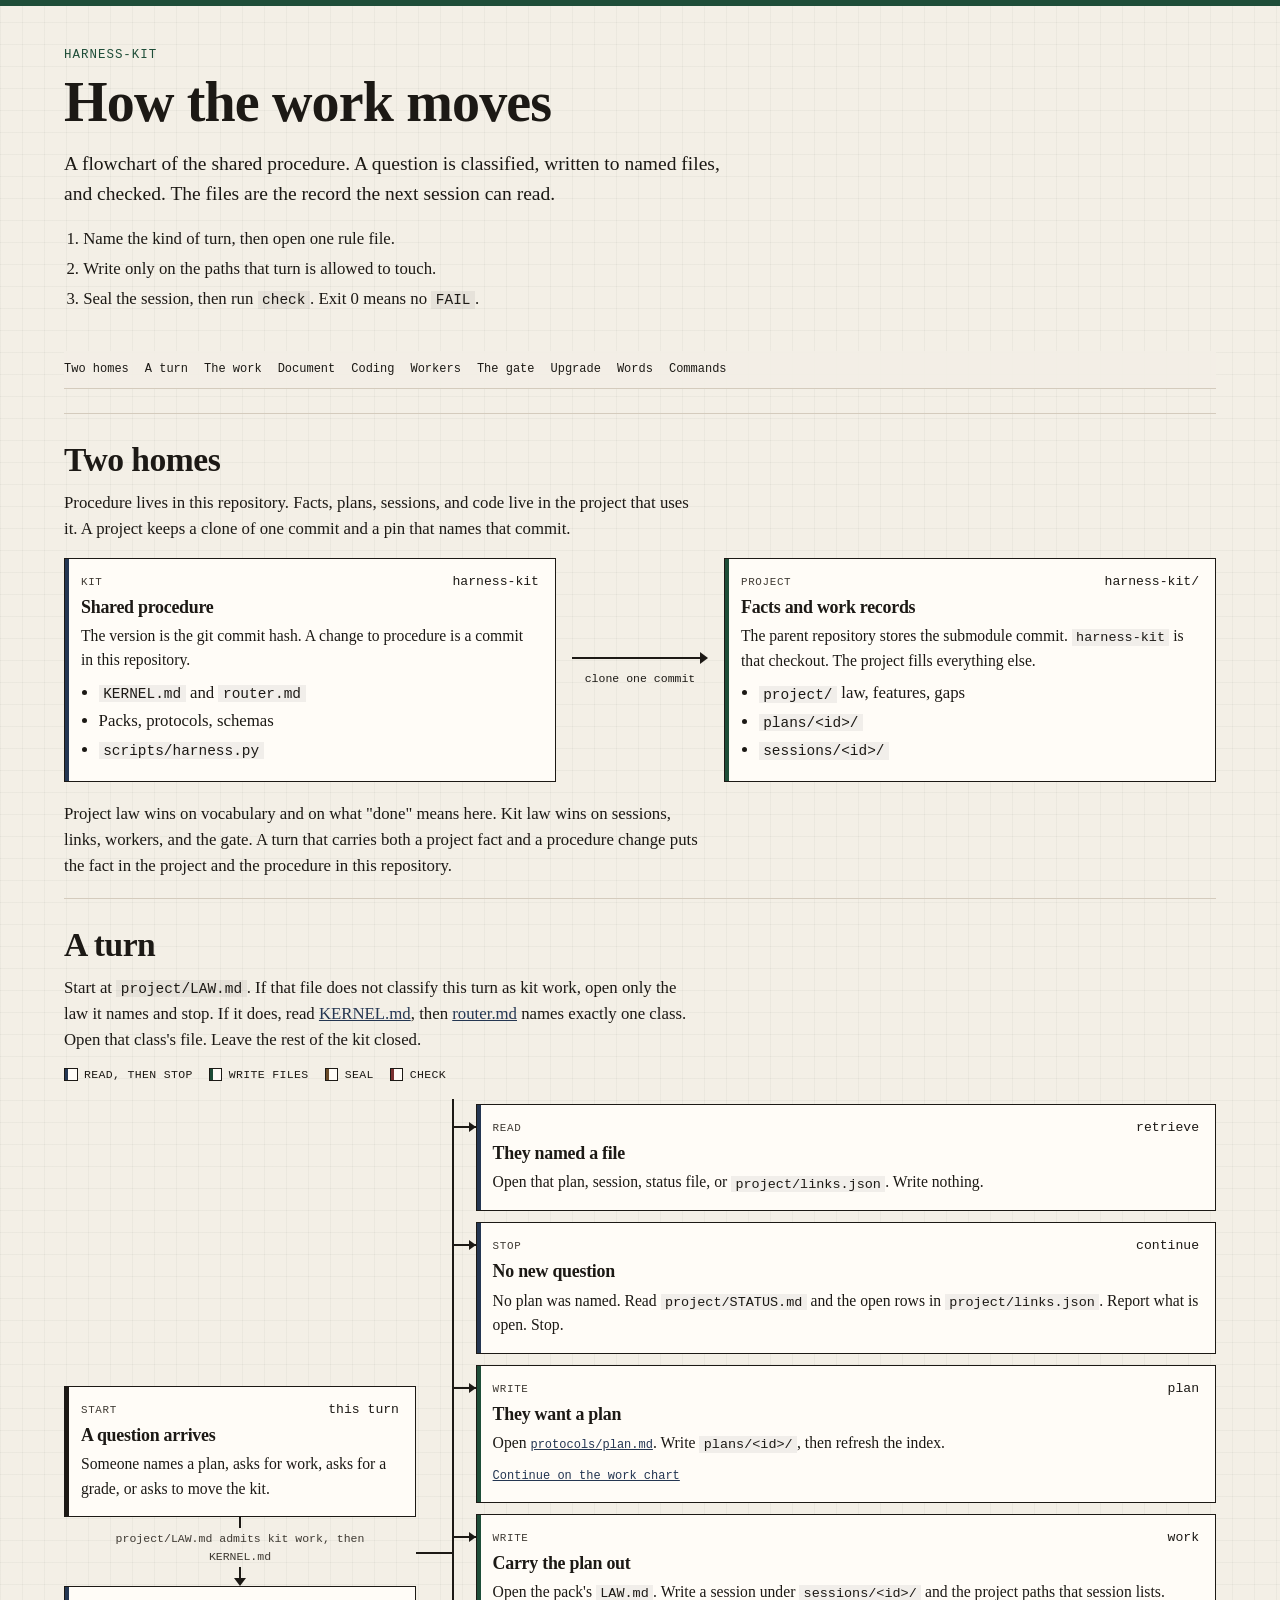
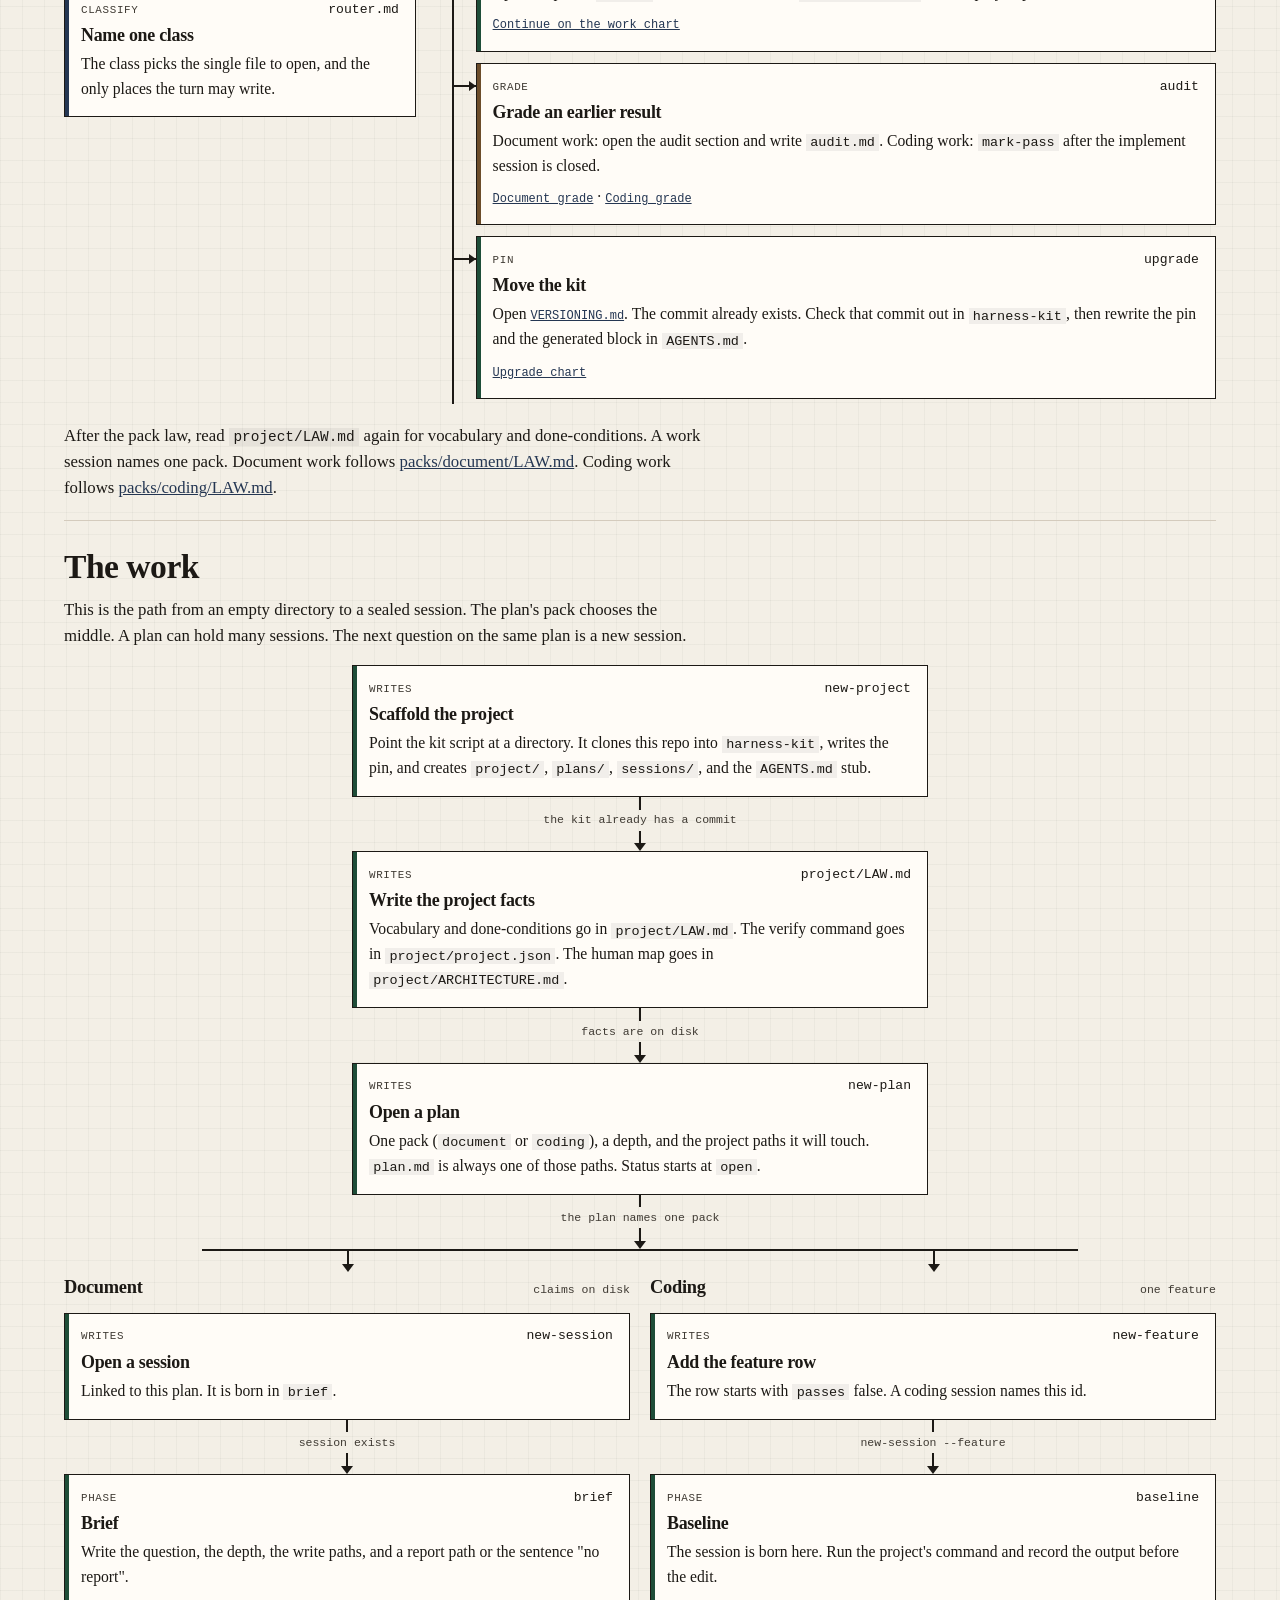
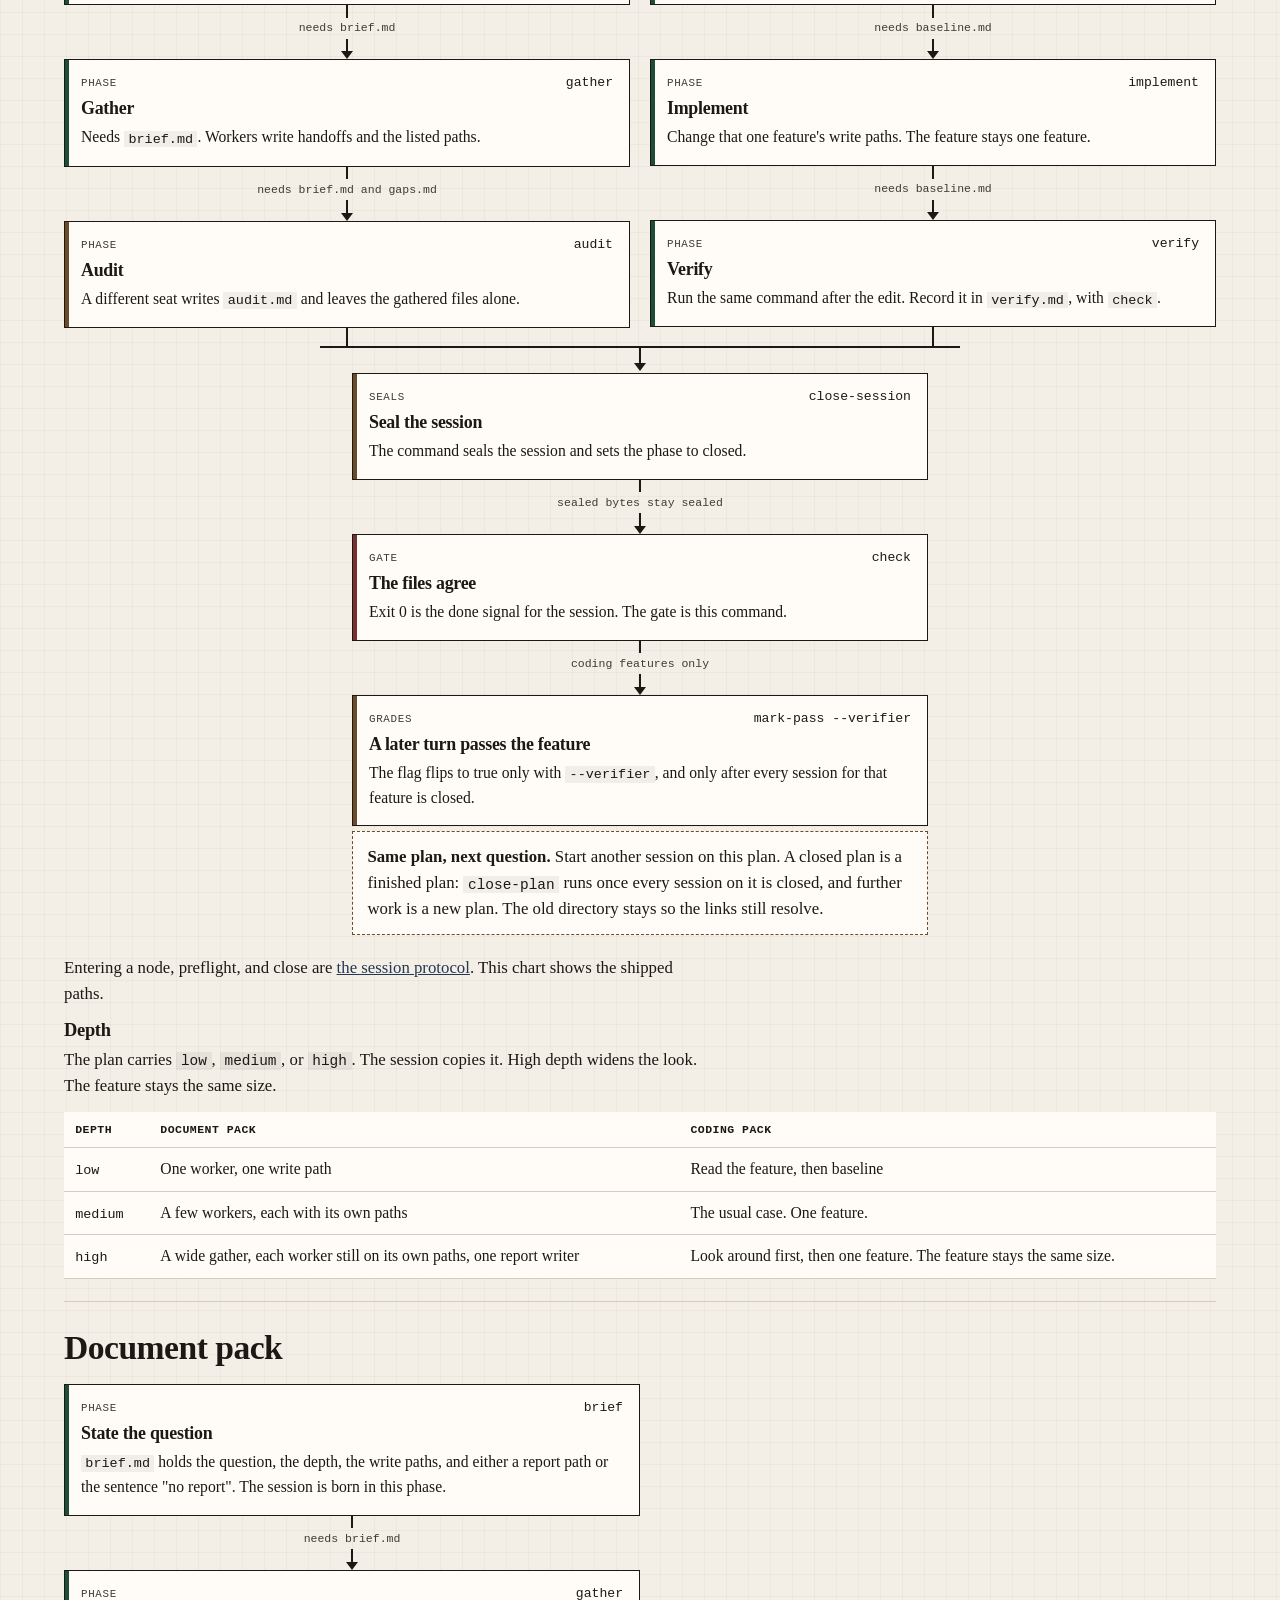
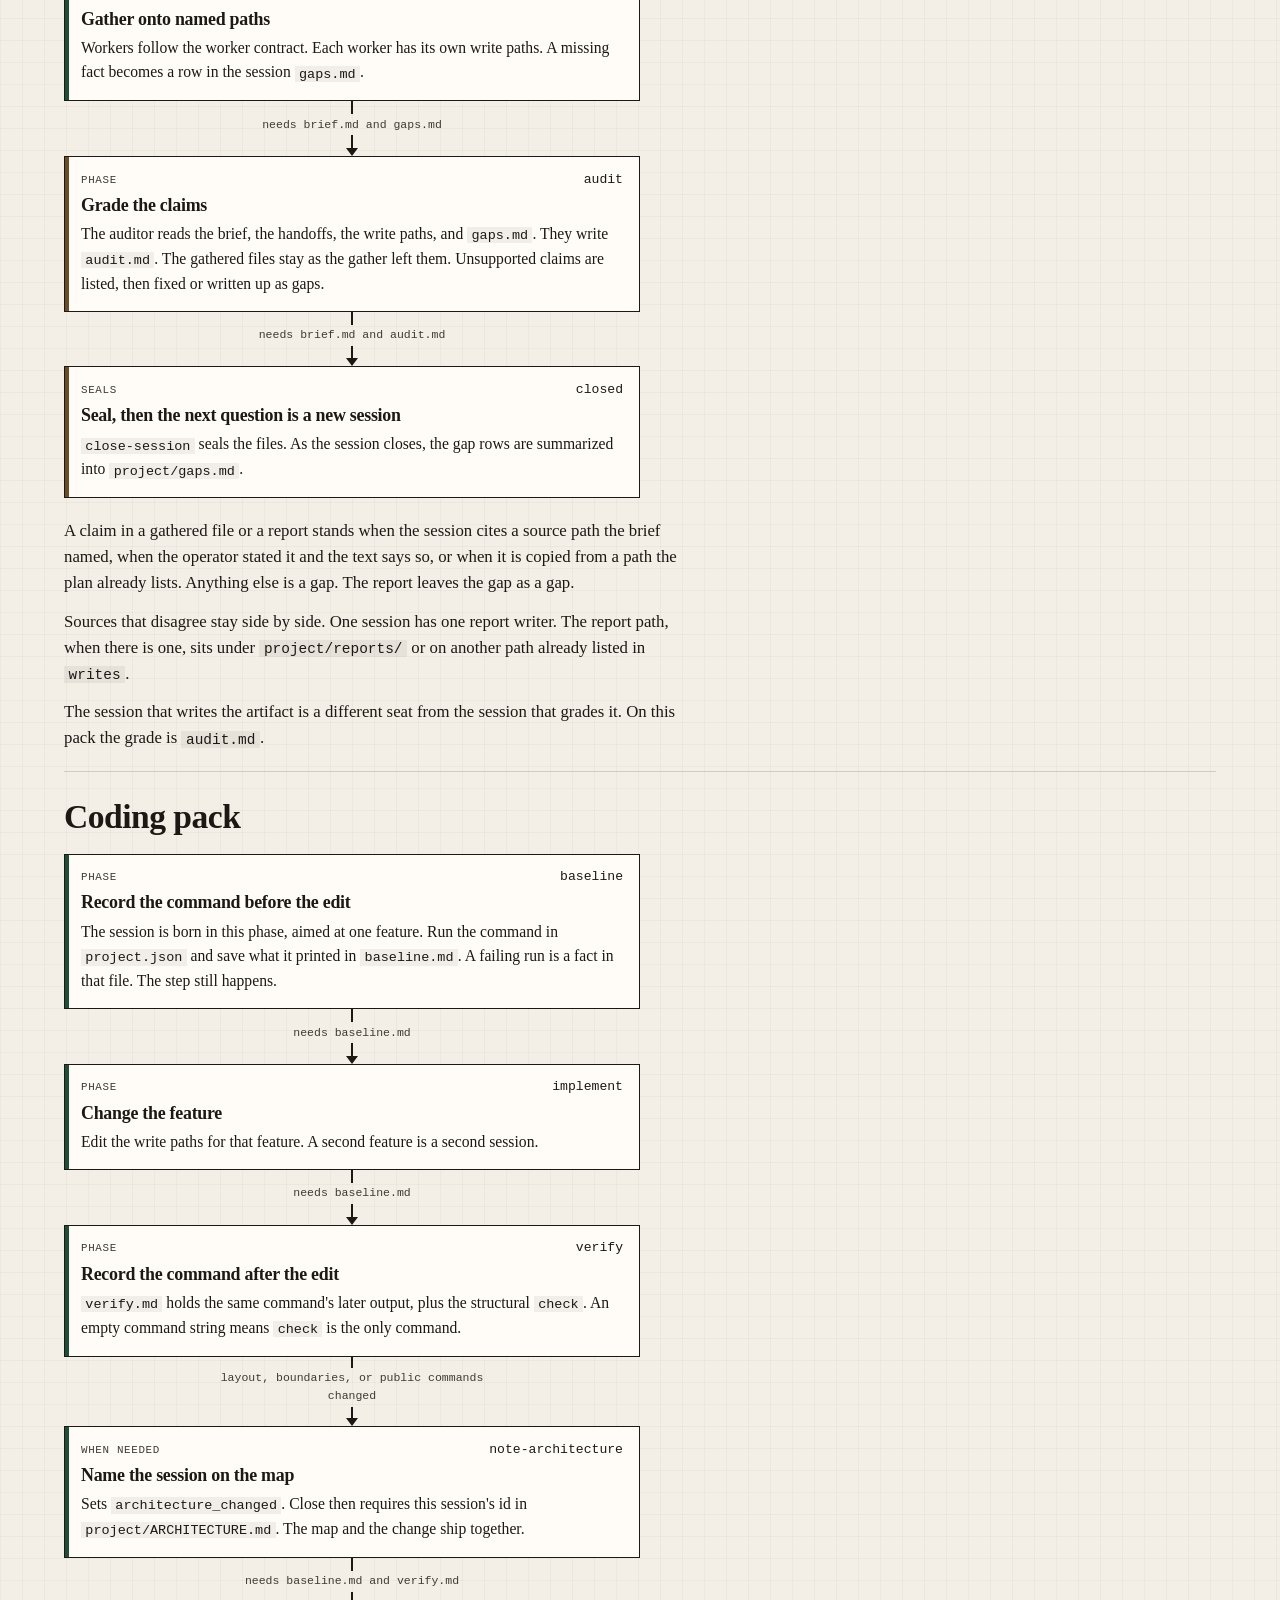
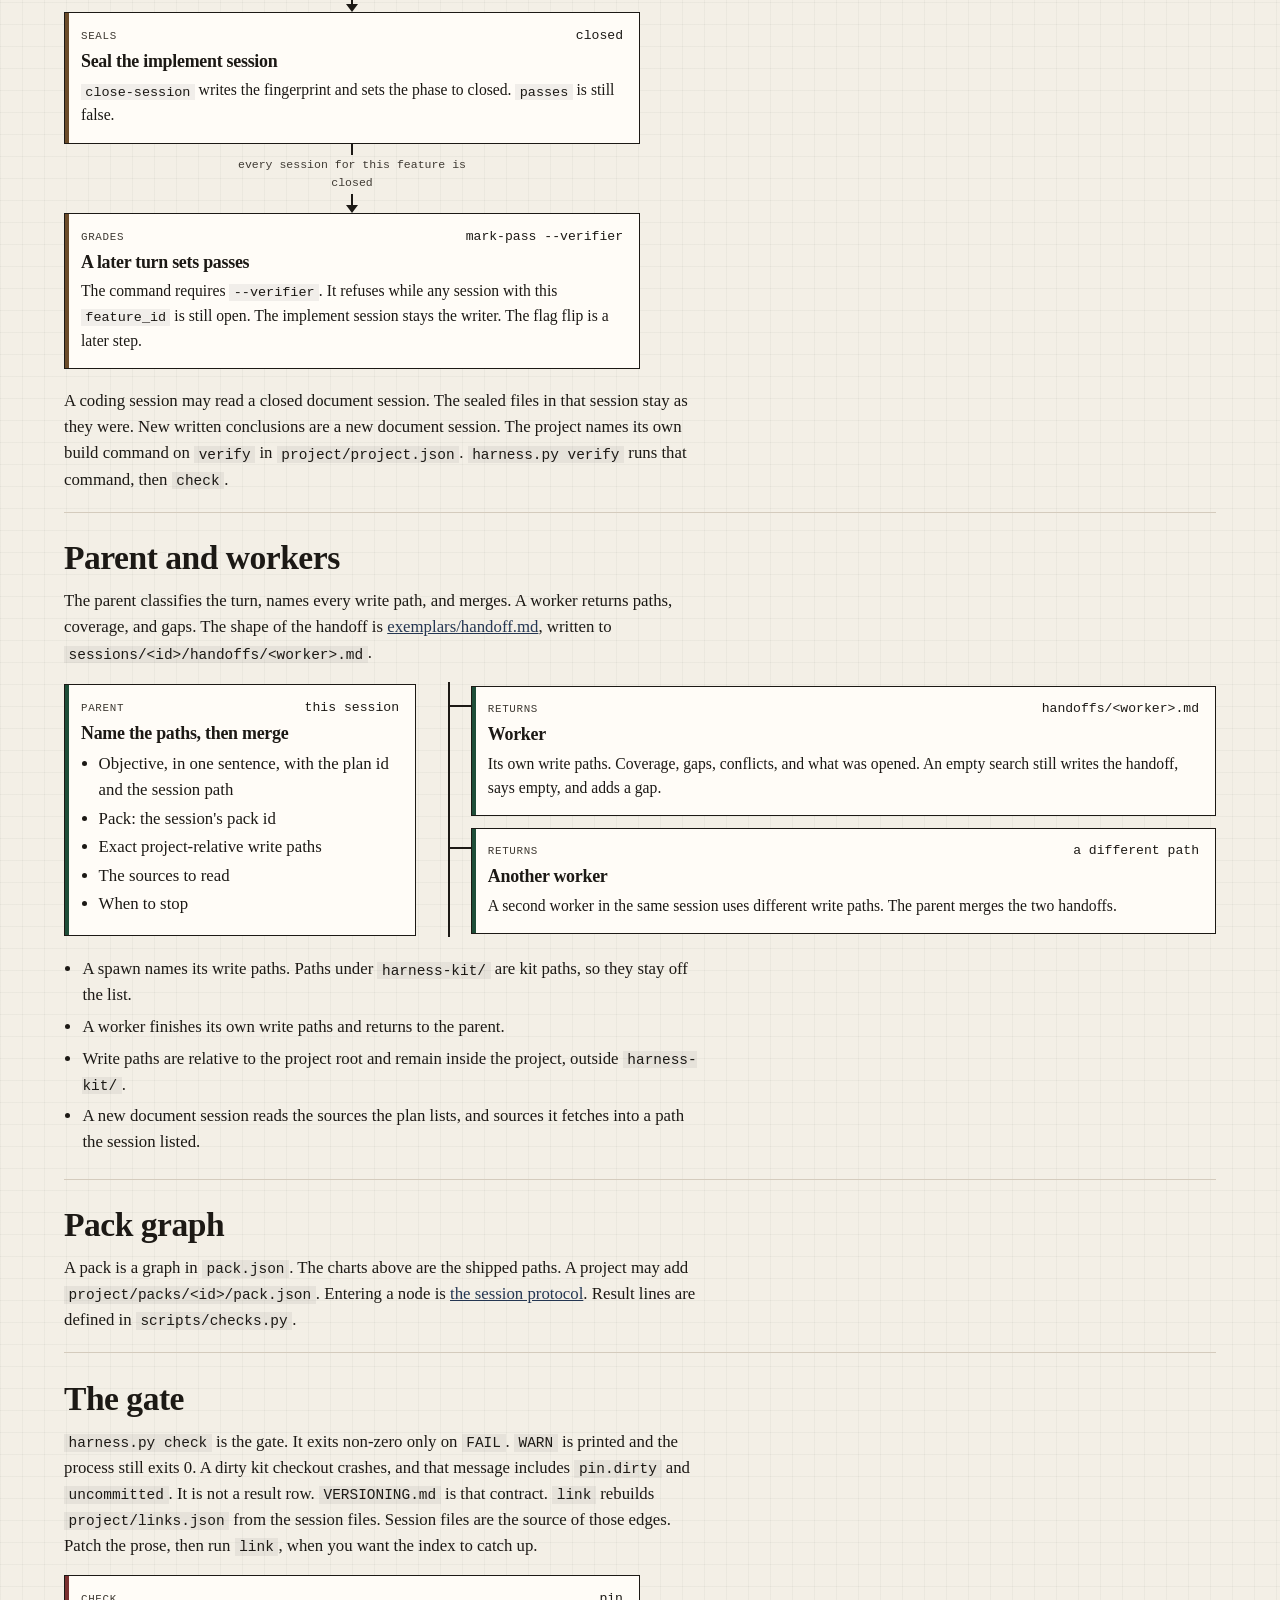
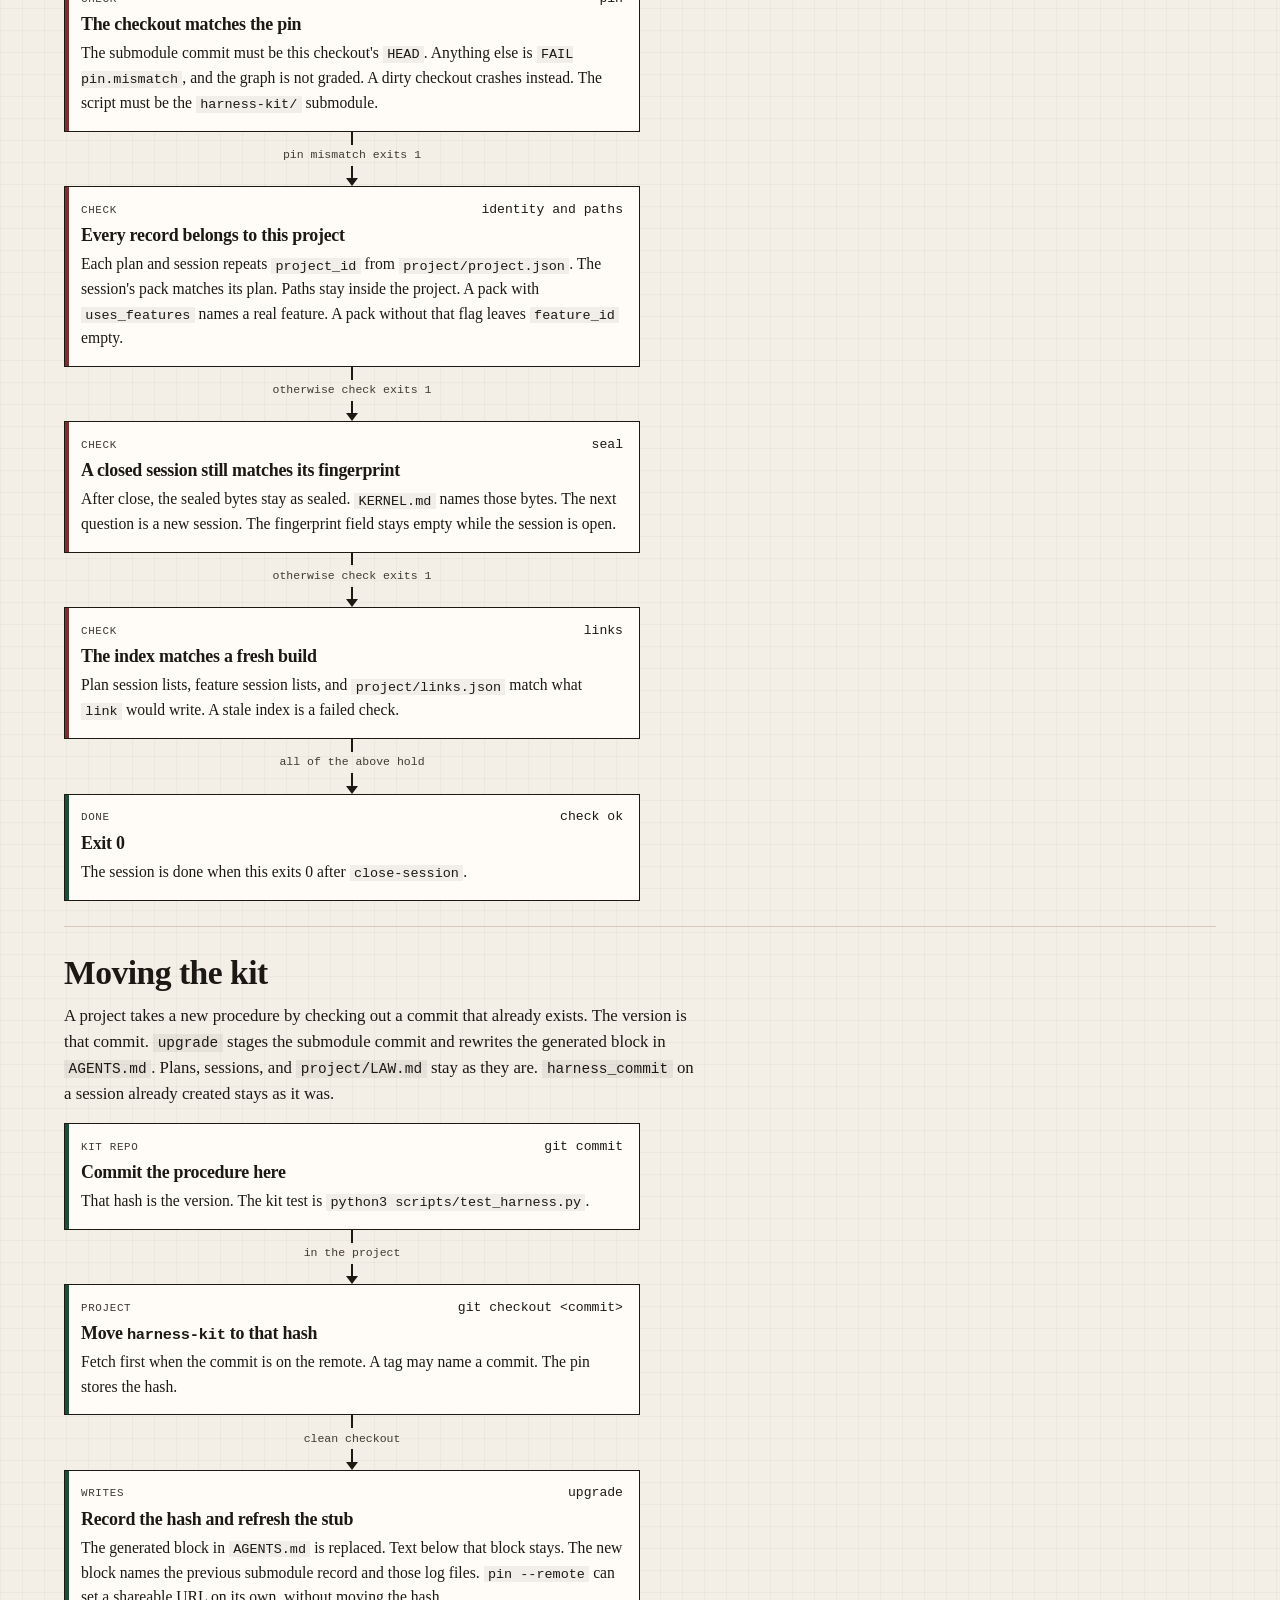
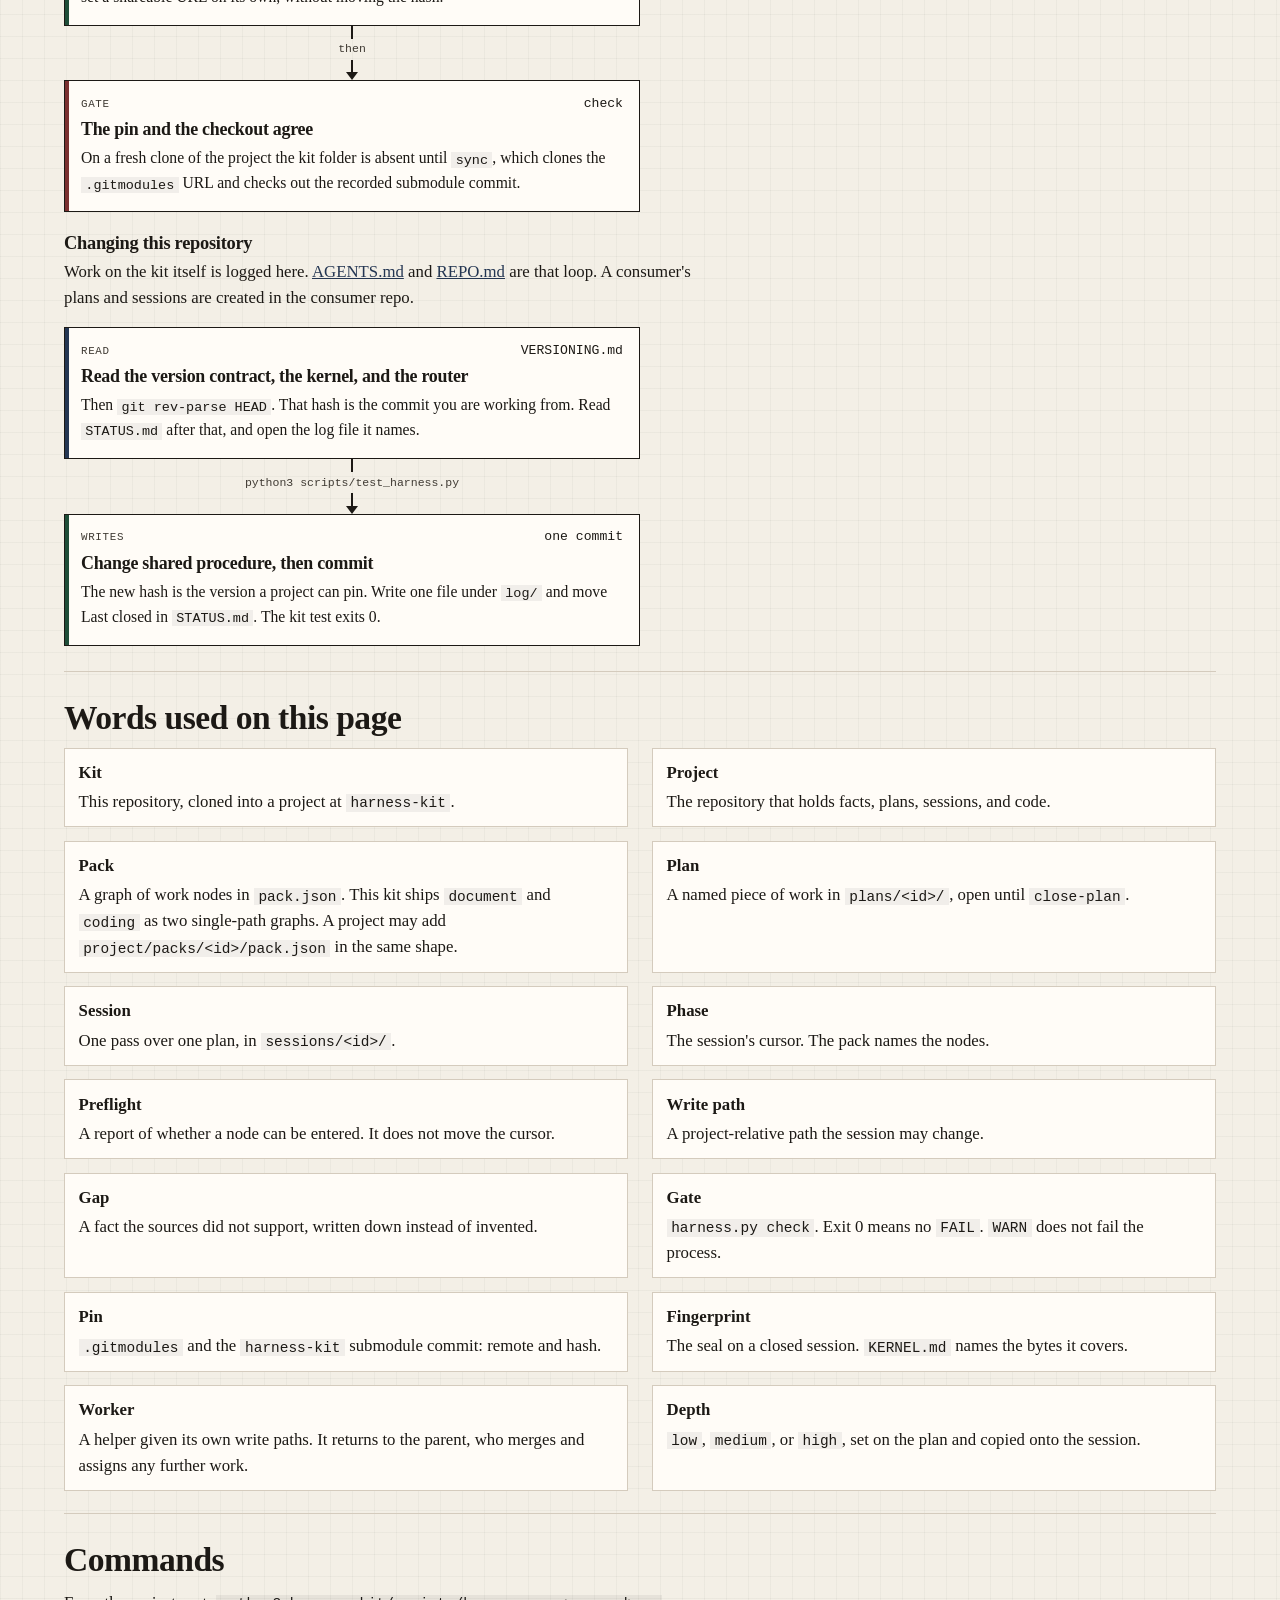
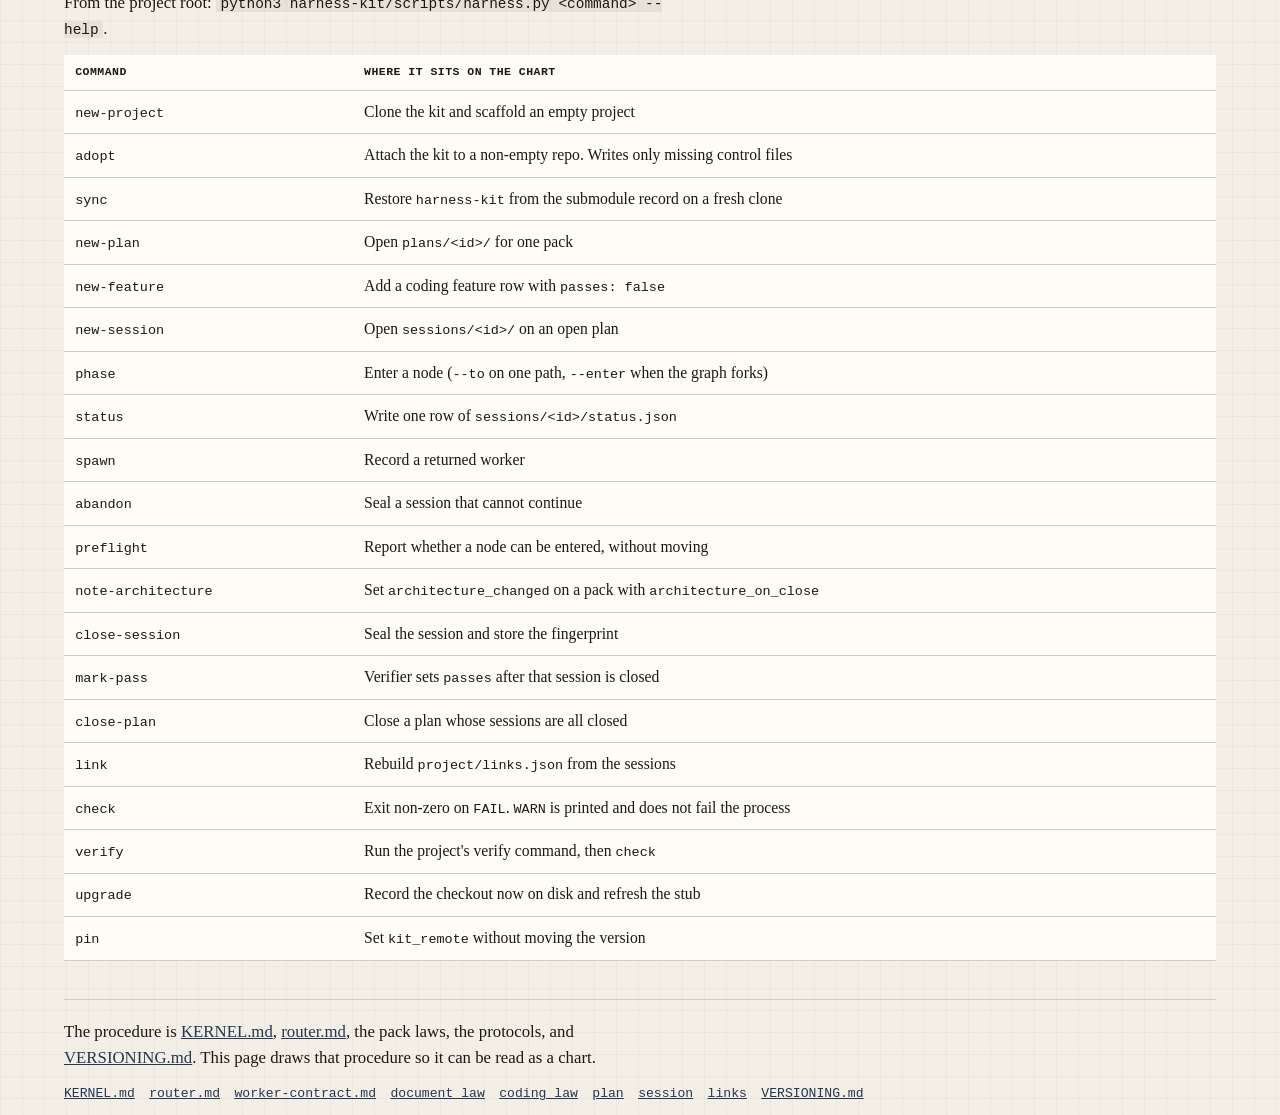
==== docs/index.html @ 972dd3d9 "Print the move from the previous kit pin on upgrade" ====
<!DOCTYPE html>
<html lang="en">
<head>
  <meta charset="utf-8">
  <meta name="viewport" content="width=device-width, initial-scale=1">
  <title>Harness workflow</title>
  <meta name="description" content="A flowchart of the harness-kit workflow: how a question becomes files, and how those files are checked.">
  <link rel="stylesheet" href="site.css">
</head>
<body>
  <a class="skip" href="#content">Skip to the charts</a>
  <header class="top">
    <div class="wrap">
      <p class="brand">harness-kit</p>
      <h1>How the work moves</h1>
      <p class="lede">A flowchart of the shared procedure. A question is classified, written to named files, and checked. The files are the record the next session can read.</p>
      <ol class="points">
        <li>Name the kind of turn, then open one rule file.</li>
        <li>Write only on the paths that turn is allowed to touch.</li>
        <li>Seal the session, then run <code>check</code>. Exit 0 means no <code>FAIL</code>.</li>
      </ol>
    </div>
  </header>

  <div class="wrap">
    <nav class="toc" aria-label="On this page">
      <a href="#homes">Two homes</a>
      <a href="#turn">A turn</a>
      <a href="#work">The work</a>
      <a href="#document">Document</a>
      <a href="#coding">Coding</a>
      <a href="#workers">Workers</a>
      <a href="#gate">The gate</a>
      <a href="#upgrade">Upgrade</a>
      <a href="#words">Words</a>
      <a href="#commands">Commands</a>
    </nav>

    <main id="content">
      <section id="homes">
        <h2>Two homes</h2>
        <p class="reading">Procedure lives in this repository. Facts, plans, sessions, and code live in the project that uses it. A project keeps a clone of one commit and a pin that names that commit.</p>
        <div class="homes chart" role="group" aria-label="Flowchart from the kit repository to a project">
          <article class="step read">
            <header><span class="kind">Kit</span><code>harness-kit</code></header>
            <h3>Shared procedure</h3>
            <p>The version is the git commit hash. A change to procedure is a commit in this repository.</p>
            <ul>
              <li><code>KERNEL.md</code> and <code>router.md</code></li>
              <li>Packs, protocols, schemas</li>
              <li><code>scripts/harness.py</code></li>
            </ul>
          </article>
          <div class="bridge" aria-hidden="true">
            <div class="line"><span class="shaft"></span><span class="head"></span></div>
            <span>clone one commit</span>
          </div>
          <article class="step write">
            <header><span class="kind">Project</span><code>harness-kit/</code></header>
            <h3>Facts and work records</h3>
            <p>The parent repository stores the submodule commit. <code>harness-kit</code> is that checkout. The project fills everything else.</p>
            <ul>
              <li><code>project/</code> law, features, gaps</li>
              <li><code>plans/&lt;id&gt;/</code></li>
              <li><code>sessions/&lt;id&gt;/</code></li>
            </ul>
          </article>
        </div>
        <p class="reading">Project law wins on vocabulary and on what "done" means here. Kit law wins on sessions, links, workers, and the gate. A turn that carries both a project fact and a procedure change puts the fact in the project and the procedure in this repository.</p>
      </section>

      <section id="turn">
        <h2>A turn</h2>
        <p class="reading">Start at <code>project/LAW.md</code>. If that file does not classify this turn as kit work, open only the law it names and stop. If it does, read <a href="../KERNEL.md">KERNEL.md</a>, then <a href="../router.md">router.md</a> names exactly one class. Open that class's file. Leave the rest of the kit closed.</p>
        <ul class="legend">
          <li><i class="swatch read"></i> Read, then stop</li>
          <li><i class="swatch write"></i> Write files</li>
          <li><i class="swatch seal"></i> Seal</li>
          <li><i class="swatch gate"></i> Check</li>
        </ul>
        <div class="decide chart" role="group" aria-label="Flowchart: classify a turn into one class">
          <div class="seq decide-stem">
            <article class="step">
              <header><span class="kind">Start</span><code>this turn</code></header>
              <h3>A question arrives</h3>
              <p>Someone names a plan, asks for work, asks for a grade, or asks to move the kit.</p>
            </article>
            <div class="join" aria-hidden="true">
              <span class="shaft"></span>
              <span class="jlabel">project/LAW.md admits kit work, then KERNEL.md</span>
              <span class="shaft"></span>
              <span class="head"></span>
            </div>
            <article class="step read">
              <header><span class="kind">Classify</span><code>router.md</code></header>
              <h3>Name one class</h3>
              <p>The class picks the single file to open, and the only places the turn may write.</p>
            </article>
          </div>
          <ol class="outs">
            <li>
              <article class="step read">
                <header><span class="kind">Read</span><code>retrieve</code></header>
                <h3>They named a file</h3>
                <p>Open that plan, session, status file, or <code>project/links.json</code>. Write nothing.</p>
              </article>
            </li>
            <li>
              <article class="step read">
                <header><span class="kind">Stop</span><code>continue</code></header>
                <h3>No new question</h3>
                <p>No plan was named. Read <code>project/STATUS.md</code> and the open rows in <code>project/links.json</code>. Report what is open. Stop.</p>
              </article>
            </li>
            <li>
              <article class="step write">
                <header><span class="kind">Write</span><code>plan</code></header>
                <h3>They want a plan</h3>
                <p>Open <a href="../protocols/plan.md">protocols/plan.md</a>. Write <code>plans/&lt;id&gt;/</code>, then refresh the index.</p>
                <p><a href="#work">Continue on the work chart</a></p>
              </article>
            </li>
            <li>
              <article class="step write">
                <header><span class="kind">Write</span><code>work</code></header>
                <h3>Carry the plan out</h3>
                <p>Open the pack's <code>LAW.md</code>. Write a session under <code>sessions/&lt;id&gt;/</code> and the project paths that session lists.</p>
                <p><a href="#work">Continue on the work chart</a></p>
              </article>
            </li>
            <li>
              <article class="step seal">
                <header><span class="kind">Grade</span><code>audit</code></header>
                <h3>Grade an earlier result</h3>
                <p>Document work: open the audit section and write <code>audit.md</code>. Coding work: <code>mark-pass</code> after the implement session is closed.</p>
                <p><a href="#document">Document grade</a> · <a href="#coding">Coding grade</a></p>
              </article>
            </li>
            <li>
              <article class="step write">
                <header><span class="kind">Pin</span><code>upgrade</code></header>
                <h3>Move the kit</h3>
                <p>Open <a href="../VERSIONING.md">VERSIONING.md</a>. The commit already exists. Check that commit out in <code>harness-kit</code>, then rewrite the pin and the generated block in <code>AGENTS.md</code>.</p>
                <p><a href="#upgrade">Upgrade chart</a></p>
              </article>
            </li>
          </ol>
        </div>
        <p class="reading">After the pack law, read <code>project/LAW.md</code> again for vocabulary and done-conditions. A work session names one pack. Document work follows <a href="../packs/document/LAW.md">packs/document/LAW.md</a>. Coding work follows <a href="../packs/coding/LAW.md">packs/coding/LAW.md</a>.</p>
      </section>

      <section id="work">
        <h2>The work</h2>
        <p class="reading">This is the path from an empty directory to a sealed session. The plan's pack chooses the middle. A plan can hold many sessions. The next question on the same plan is a new session.</p>
        <div class="chart" role="group" aria-label="Flowchart from new-project through a sealed session">
          <div class="seq">
            <article class="step write">
              <header><span class="kind">Writes</span><code>new-project</code></header>
              <h3>Scaffold the project</h3>
              <p>Point the kit script at a directory. It clones this repo into <code>harness-kit</code>, writes the pin, and creates <code>project/</code>, <code>plans/</code>, <code>sessions/</code>, and the <code>AGENTS.md</code> stub.</p>
            </article>
            <div class="join" aria-hidden="true">
              <span class="shaft"></span>
              <span class="jlabel">the kit already has a commit</span>
              <span class="shaft"></span>
              <span class="head"></span>
            </div>
            <article class="step write">
              <header><span class="kind">Writes</span><code>project/LAW.md</code></header>
              <h3>Write the project facts</h3>
              <p>Vocabulary and done-conditions go in <code>project/LAW.md</code>. The verify command goes in <code>project/project.json</code>. The human map goes in <code>project/ARCHITECTURE.md</code>.</p>
            </article>
            <div class="join" aria-hidden="true">
              <span class="shaft"></span>
              <span class="jlabel">facts are on disk</span>
              <span class="shaft"></span>
              <span class="head"></span>
            </div>
            <article class="step write">
              <header><span class="kind">Writes</span><code>new-plan</code></header>
              <h3>Open a plan</h3>
              <p>One pack (<code>document</code> or <code>coding</code>), a depth, and the project paths it will touch. <code>plan.md</code> is always one of those paths. Status starts at <code>open</code>.</p>
            </article>
          </div>

          <div class="join" aria-hidden="true">
            <span class="shaft"></span>
            <span class="jlabel">the plan names one pack</span>
            <span class="shaft"></span>
            <span class="head"></span>
          </div>
          <div class="split-cols">
            <div class="col">
              <div class="pack-name"><h3>Document</h3><span>claims on disk</span></div>
              <div class="seq">
                <article class="step write">
                  <header><span class="kind">Writes</span><code>new-session</code></header>
                  <h3>Open a session</h3>
                  <p>Linked to this plan. It is born in <code>brief</code>.</p>
                </article>
                <div class="join" aria-hidden="true">
                  <span class="shaft"></span>
                  <span class="jlabel">session exists</span>
                  <span class="shaft"></span>
                  <span class="head"></span>
                </div>
                <article class="step write">
                  <header><span class="kind">Phase</span><code>brief</code></header>
                  <h3>Brief</h3>
                  <p>Write the question, the depth, the write paths, and a report path or the sentence "no report".</p>
                </article>
                <div class="join" aria-hidden="true">
                  <span class="shaft"></span>
                  <span class="jlabel">needs brief.md</span>
                  <span class="shaft"></span>
                  <span class="head"></span>
                </div>
                <article class="step write">
                  <header><span class="kind">Phase</span><code>gather</code></header>
                  <h3>Gather</h3>
                  <p>Needs <code>brief.md</code>. Workers write handoffs and the listed paths.</p>
                </article>
                <div class="join" aria-hidden="true">
                  <span class="shaft"></span>
                  <span class="jlabel">needs brief.md and gaps.md</span>
                  <span class="shaft"></span>
                  <span class="head"></span>
                </div>
                <article class="step seal">
                  <header><span class="kind">Phase</span><code>audit</code></header>
                  <h3>Audit</h3>
                  <p>A different seat writes <code>audit.md</code> and leaves the gathered files alone.</p>
                </article>
              </div>
            </div>
            <div class="col">
              <div class="pack-name"><h3>Coding</h3><span>one feature</span></div>
              <div class="seq">
                <article class="step write">
                  <header><span class="kind">Writes</span><code>new-feature</code></header>
                  <h3>Add the feature row</h3>
                  <p>The row starts with <code>passes</code> false. A coding session names this id.</p>
                </article>
                <div class="join" aria-hidden="true">
                  <span class="shaft"></span>
                  <span class="jlabel">new-session --feature</span>
                  <span class="shaft"></span>
                  <span class="head"></span>
                </div>
                <article class="step write">
                  <header><span class="kind">Phase</span><code>baseline</code></header>
                  <h3>Baseline</h3>
                  <p>The session is born here. Run the project's command and record the output before the edit.</p>
                </article>
                <div class="join" aria-hidden="true">
                  <span class="shaft"></span>
                  <span class="jlabel">needs baseline.md</span>
                  <span class="shaft"></span>
                  <span class="head"></span>
                </div>
                <article class="step write">
                  <header><span class="kind">Phase</span><code>implement</code></header>
                  <h3>Implement</h3>
                  <p>Change that one feature's write paths. The feature stays one feature.</p>
                </article>
                <div class="join" aria-hidden="true">
                  <span class="shaft"></span>
                  <span class="jlabel">needs baseline.md</span>
                  <span class="shaft"></span>
                  <span class="head"></span>
                </div>
                <article class="step write">
                  <header><span class="kind">Phase</span><code>verify</code></header>
                  <h3>Verify</h3>
                  <p>Run the same command after the edit. Record it in <code>verify.md</code>, with <code>check</code>.</p>
                </article>
              </div>
            </div>
          </div>
          <div class="rejoin" aria-hidden="true">
            <span class="bar"></span>
            <span class="shaft"></span>
            <span class="head"></span>
          </div>

          <div class="seq">
            <article class="step seal">
              <header><span class="kind">Seals</span><code>close-session</code></header>
              <h3>Seal the session</h3>
              <p>The command seals the session and sets the phase to closed.</p>
            </article>
            <div class="join" aria-hidden="true">
              <span class="shaft"></span>
              <span class="jlabel">sealed bytes stay sealed</span>
              <span class="shaft"></span>
              <span class="head"></span>
            </div>
            <article class="step gate">
              <header><span class="kind">Gate</span><code>check</code></header>
              <h3>The files agree</h3>
              <p>Exit 0 is the done signal for the session. The gate is this command.</p>
            </article>
            <div class="join" aria-hidden="true">
              <span class="shaft"></span>
              <span class="jlabel">coding features only</span>
              <span class="shaft"></span>
              <span class="head"></span>
            </div>
            <article class="step seal">
              <header><span class="kind">Grades</span><code>mark-pass --verifier</code></header>
              <h3>A later turn passes the feature</h3>
              <p>The flag flips to true only with <code>--verifier</code>, and only after every session for that feature is closed.</p>
            </article>
          </div>
          <aside class="callout">
            <p><strong>Same plan, next question.</strong> Start another session on this plan. A closed plan is a finished plan: <code>close-plan</code> runs once every session on it is closed, and further work is a new plan. The old directory stays so the links still resolve.</p>
          </aside>
        </div>
        <p class="reading">Entering a node, preflight, and close are <a href="../protocols/session.md">the session protocol</a>. This chart shows the shipped paths.</p>
        <h3>Depth</h3>
        <p class="reading">The plan carries <code>low</code>, <code>medium</code>, or <code>high</code>. The session copies it. High depth widens the look. The feature stays the same size.</p>
        <table>
          <thead>
            <tr><th>Depth</th><th>Document pack</th><th>Coding pack</th></tr>
          </thead>
          <tbody>
            <tr><td><code>low</code></td><td>One worker, one write path</td><td>Read the feature, then baseline</td></tr>
            <tr><td><code>medium</code></td><td>A few workers, each with its own paths</td><td>The usual case. One feature.</td></tr>
            <tr><td><code>high</code></td><td>A wide gather, each worker still on its own paths, one report writer</td><td>Look around first, then one feature. The feature stays the same size.</td></tr>
          </tbody>
        </table>
      </section>

      <section id="document">
        <h2>Document pack</h2>
        <div class="seq chart" role="group" aria-label="Flowchart of document phases">
          <article class="step write">
            <header><span class="kind">Phase</span><code>brief</code></header>
            <h3>State the question</h3>
            <p><code>brief.md</code> holds the question, the depth, the write paths, and either a report path or the sentence "no report". The session is born in this phase.</p>
          </article>
          <div class="join" aria-hidden="true">
            <span class="shaft"></span>
            <span class="jlabel">needs brief.md</span>
            <span class="shaft"></span>
            <span class="head"></span>
          </div>
          <article class="step write">
            <header><span class="kind">Phase</span><code>gather</code></header>
            <h3>Gather onto named paths</h3>
            <p>Workers follow the worker contract. Each worker has its own write paths. A missing fact becomes a row in the session <code>gaps.md</code>.</p>
          </article>
          <div class="join" aria-hidden="true">
            <span class="shaft"></span>
            <span class="jlabel">needs brief.md and gaps.md</span>
            <span class="shaft"></span>
            <span class="head"></span>
          </div>
          <article class="step seal">
            <header><span class="kind">Phase</span><code>audit</code></header>
            <h3>Grade the claims</h3>
            <p>The auditor reads the brief, the handoffs, the write paths, and <code>gaps.md</code>. They write <code>audit.md</code>. The gathered files stay as the gather left them. Unsupported claims are listed, then fixed or written up as gaps.</p>
          </article>
          <div class="join" aria-hidden="true">
            <span class="shaft"></span>
            <span class="jlabel">needs brief.md and audit.md</span>
            <span class="shaft"></span>
            <span class="head"></span>
          </div>
          <article class="step seal">
            <header><span class="kind">Seals</span><code>closed</code></header>
            <h3>Seal, then the next question is a new session</h3>
            <p><code>close-session</code> seals the files. As the session closes, the gap rows are summarized into <code>project/gaps.md</code>.</p>
          </article>
        </div>
        <div class="reading">
          <p>A claim in a gathered file or a report stands when the session cites a source path the brief named, when the operator stated it and the text says so, or when it is copied from a path the plan already lists. Anything else is a gap. The report leaves the gap as a gap.</p>
          <p>Sources that disagree stay side by side. One session has one report writer. The report path, when there is one, sits under <code>project/reports/</code> or on another path already listed in <code>writes</code>.</p>
          <p>The session that writes the artifact is a different seat from the session that grades it. On this pack the grade is <code>audit.md</code>.</p>
        </div>
      </section>

      <section id="coding">
        <h2>Coding pack</h2>
        <div class="seq chart" role="group" aria-label="Flowchart of coding phases">
          <article class="step write">
            <header><span class="kind">Phase</span><code>baseline</code></header>
            <h3>Record the command before the edit</h3>
            <p>The session is born in this phase, aimed at one feature. Run the command in <code>project.json</code> and save what it printed in <code>baseline.md</code>. A failing run is a fact in that file. The step still happens.</p>
          </article>
          <div class="join" aria-hidden="true">
            <span class="shaft"></span>
            <span class="jlabel">needs baseline.md</span>
            <span class="shaft"></span>
            <span class="head"></span>
          </div>
          <article class="step write">
            <header><span class="kind">Phase</span><code>implement</code></header>
            <h3>Change the feature</h3>
            <p>Edit the write paths for that feature. A second feature is a second session.</p>
          </article>
          <div class="join" aria-hidden="true">
            <span class="shaft"></span>
            <span class="jlabel">needs baseline.md</span>
            <span class="shaft"></span>
            <span class="head"></span>
          </div>
          <article class="step write">
            <header><span class="kind">Phase</span><code>verify</code></header>
            <h3>Record the command after the edit</h3>
            <p><code>verify.md</code> holds the same command's later output, plus the structural <code>check</code>. An empty command string means <code>check</code> is the only command.</p>
          </article>
          <div class="join" aria-hidden="true">
            <span class="shaft"></span>
            <span class="jlabel">layout, boundaries, or public commands changed</span>
            <span class="shaft"></span>
            <span class="head"></span>
          </div>
          <article class="step write">
            <header><span class="kind">When needed</span><code>note-architecture</code></header>
            <h3>Name the session on the map</h3>
            <p>Sets <code>architecture_changed</code>. Close then requires this session's id in <code>project/ARCHITECTURE.md</code>. The map and the change ship together.</p>
          </article>
          <div class="join" aria-hidden="true">
            <span class="shaft"></span>
            <span class="jlabel">needs baseline.md and verify.md</span>
            <span class="shaft"></span>
            <span class="head"></span>
          </div>
          <article class="step seal">
            <header><span class="kind">Seals</span><code>closed</code></header>
            <h3>Seal the implement session</h3>
            <p><code>close-session</code> writes the fingerprint and sets the phase to closed. <code>passes</code> is still false.</p>
          </article>
          <div class="join" aria-hidden="true">
            <span class="shaft"></span>
            <span class="jlabel">every session for this feature is closed</span>
            <span class="shaft"></span>
            <span class="head"></span>
          </div>
          <article class="step seal">
            <header><span class="kind">Grades</span><code>mark-pass --verifier</code></header>
            <h3>A later turn sets passes</h3>
            <p>The command requires <code>--verifier</code>. It refuses while any session with this <code>feature_id</code> is still open. The implement session stays the writer. The flag flip is a later step.</p>
          </article>
        </div>
        <p class="reading">A coding session may read a closed document session. The sealed files in that session stay as they were. New written conclusions are a new document session. The project names its own build command on <code>verify</code> in <code>project/project.json</code>. <code>harness.py verify</code> runs that command, then <code>check</code>.</p>
      </section>

      <section id="workers">
        <h2>Parent and workers</h2>
        <p class="reading">The parent classifies the turn, names every write path, and merges. A worker returns paths, coverage, and gaps. The shape of the handoff is <a href="../exemplars/handoff.md">exemplars/handoff.md</a>, written to <code>sessions/&lt;id&gt;/handoffs/&lt;worker&gt;.md</code>.</p>
        <div class="worker chart" role="group" aria-label="Flowchart from the parent to workers and back">
          <article class="step write">
            <header><span class="kind">Parent</span><code>this session</code></header>
            <h3>Name the paths, then merge</h3>
            <ul>
              <li>Objective, in one sentence, with the plan id and the session path</li>
              <li>Pack: the session's pack id</li>
              <li>Exact project-relative write paths</li>
              <li>The sources to read</li>
              <li>When to stop</li>
            </ul>
          </article>
          <ol class="worker-outs">
            <li>
              <article class="step write">
                <header><span class="kind">Returns</span><code>handoffs/&lt;worker&gt;.md</code></header>
                <h3>Worker</h3>
                <p>Its own write paths. Coverage, gaps, conflicts, and what was opened. An empty search still writes the handoff, says empty, and adds a gap.</p>
              </article>
            </li>
            <li>
              <article class="step write">
                <header><span class="kind">Returns</span><code>a different path</code></header>
                <h3>Another worker</h3>
                <p>A second worker in the same session uses different write paths. The parent merges the two handoffs.</p>
              </article>
            </li>
          </ol>
        </div>
        <ul class="rule-list">
          <li>A spawn names its write paths. Paths under <code>harness-kit/</code> are kit paths, so they stay off the list.</li>
          <li>A worker finishes its own write paths and returns to the parent.</li>
          <li>Write paths are relative to the project root and remain inside the project, outside <code>harness-kit/</code>.</li>
          <li>A new document session reads the sources the plan lists, and sources it fetches into a path the session listed.</li>
        </ul>
      </section>

      <section id="graph">
        <h2>Pack graph</h2>
        <p class="reading">A pack is a graph in <code>pack.json</code>. The charts above are the shipped paths. A project may add <code>project/packs/&lt;id&gt;/pack.json</code>. Entering a node is <a href="../protocols/session.md">the session protocol</a>. Result lines are defined in <code>scripts/checks.py</code>.</p>
      </section>

      <section id="gate">
        <h2>The gate</h2>
        <p class="reading"><code>harness.py check</code> is the gate. It exits non-zero only on <code>FAIL</code>. <code>WARN</code> is printed and the process still exits 0. A dirty kit checkout crashes, and that message includes <code>pin.dirty</code> and <code>uncommitted</code>. It is not a result row. <code>VERSIONING.md</code> is that contract. <code>link</code> rebuilds <code>project/links.json</code> from the session files. Session files are the source of those edges. Patch the prose, then run <code>link</code>, when you want the index to catch up.</p>
        <div class="seq chart" role="group" aria-label="Flowchart of the check command">
          <article class="step gate">
            <header><span class="kind">Check</span><code>pin</code></header>
            <h3>The checkout matches the pin</h3>
            <p>The submodule commit must be this checkout's <code>HEAD</code>. Anything else is <code>FAIL pin.mismatch</code>, and the graph is not graded. A dirty checkout crashes instead. The script must be the <code>harness-kit/</code> submodule.</p>
          </article>
          <div class="join" aria-hidden="true">
            <span class="shaft"></span>
            <span class="jlabel">pin mismatch exits 1</span>
            <span class="shaft"></span>
            <span class="head"></span>
          </div>
          <article class="step gate">
            <header><span class="kind">Check</span><code>identity and paths</code></header>
            <h3>Every record belongs to this project</h3>
            <p>Each plan and session repeats <code>project_id</code> from <code>project/project.json</code>. The session's pack matches its plan. Paths stay inside the project. A pack with <code>uses_features</code> names a real feature. A pack without that flag leaves <code>feature_id</code> empty.</p>
          </article>
          <div class="join" aria-hidden="true">
            <span class="shaft"></span>
            <span class="jlabel">otherwise check exits 1</span>
            <span class="shaft"></span>
            <span class="head"></span>
          </div>
          <article class="step gate">
            <header><span class="kind">Check</span><code>seal</code></header>
            <h3>A closed session still matches its fingerprint</h3>
            <p>After close, the sealed bytes stay as sealed. <code>KERNEL.md</code> names those bytes. The next question is a new session. The fingerprint field stays empty while the session is open.</p>
          </article>
          <div class="join" aria-hidden="true">
            <span class="shaft"></span>
            <span class="jlabel">otherwise check exits 1</span>
            <span class="shaft"></span>
            <span class="head"></span>
          </div>
          <article class="step gate">
            <header><span class="kind">Check</span><code>links</code></header>
            <h3>The index matches a fresh build</h3>
            <p>Plan session lists, feature session lists, and <code>project/links.json</code> match what <code>link</code> would write. A stale index is a failed check.</p>
          </article>
          <div class="join" aria-hidden="true">
            <span class="shaft"></span>
            <span class="jlabel">all of the above hold</span>
            <span class="shaft"></span>
            <span class="head"></span>
          </div>
          <article class="step write">
            <header><span class="kind">Done</span><code>check ok</code></header>
            <h3>Exit 0</h3>
            <p>The session is done when this exits 0 after <code>close-session</code>.</p>
          </article>
        </div>
      </section>

      <section id="upgrade">
        <h2>Moving the kit</h2>
        <p class="reading">A project takes a new procedure by checking out a commit that already exists. The version is that commit. <code>upgrade</code> stages the submodule commit and rewrites the generated block in <code>AGENTS.md</code>. Plans, sessions, and <code>project/LAW.md</code> stay as they are. <code>harness_commit</code> on a session already created stays as it was.</p>
        <div class="seq chart" role="group" aria-label="Flowchart for upgrading a project's kit">
          <article class="step write">
            <header><span class="kind">Kit repo</span><code>git commit</code></header>
            <h3>Commit the procedure here</h3>
            <p>That hash is the version. The kit test is <code>python3 scripts/test_harness.py</code>.</p>
          </article>
          <div class="join" aria-hidden="true">
            <span class="shaft"></span>
            <span class="jlabel">in the project</span>
            <span class="shaft"></span>
            <span class="head"></span>
          </div>
          <article class="step write">
            <header><span class="kind">Project</span><code>git checkout &lt;commit&gt;</code></header>
            <h3>Move <code>harness-kit</code> to that hash</h3>
            <p>Fetch first when the commit is on the remote. A tag may name a commit. The pin stores the hash.</p>
          </article>
          <div class="join" aria-hidden="true">
            <span class="shaft"></span>
            <span class="jlabel">clean checkout</span>
            <span class="shaft"></span>
            <span class="head"></span>
          </div>
          <article class="step write">
            <header><span class="kind">Writes</span><code>upgrade</code></header>
            <h3>Record the hash and refresh the stub</h3>
            <p>The generated block in <code>AGENTS.md</code> is replaced. Text below that block stays. The new block names the previous submodule record and those log files. <code>pin --remote</code> can set a shareable URL on its own, without moving the hash.</p>
          </article>
          <div class="join" aria-hidden="true">
            <span class="shaft"></span>
            <span class="jlabel">then</span>
            <span class="shaft"></span>
            <span class="head"></span>
          </div>
          <article class="step gate">
            <header><span class="kind">Gate</span><code>check</code></header>
            <h3>The pin and the checkout agree</h3>
            <p>On a fresh clone of the project the kit folder is absent until <code>sync</code>, which clones the <code>.gitmodules</code> URL and checks out the recorded submodule commit.</p>
          </article>
        </div>
        <h3>Changing this repository</h3>
        <p class="reading">Work on the kit itself is logged here. <a href="../AGENTS.md">AGENTS.md</a> and <a href="../REPO.md">REPO.md</a> are that loop. A consumer's plans and sessions are created in the consumer repo.</p>
        <div class="seq chart" role="group" aria-label="Flowchart for changing the kit repository">
          <article class="step read">
            <header><span class="kind">Read</span><code>VERSIONING.md</code></header>
            <h3>Read the version contract, the kernel, and the router</h3>
            <p>Then <code>git rev-parse HEAD</code>. That hash is the commit you are working from. Read <code>STATUS.md</code> after that, and open the log file it names.</p>
          </article>
          <div class="join" aria-hidden="true">
            <span class="shaft"></span>
            <span class="jlabel">python3 scripts/test_harness.py</span>
            <span class="shaft"></span>
            <span class="head"></span>
          </div>
          <article class="step write">
            <header><span class="kind">Writes</span><code>one commit</code></header>
            <h3>Change shared procedure, then commit</h3>
            <p>The new hash is the version a project can pin. Write one file under <code>log/</code> and move Last closed in <code>STATUS.md</code>. The kit test exits 0.</p>
          </article>
        </div>
      </section>

      <section id="words">
        <h2>Words used on this page</h2>
        <dl class="glossary">
          <div>
            <dt>Kit</dt>
            <dd>This repository, cloned into a project at <code>harness-kit</code>.</dd>
          </div>
          <div>
            <dt>Project</dt>
            <dd>The repository that holds facts, plans, sessions, and code.</dd>
          </div>
          <div>
            <dt>Pack</dt>
            <dd>A graph of work nodes in <code>pack.json</code>. This kit ships <code>document</code> and <code>coding</code> as two single-path graphs. A project may add <code>project/packs/&lt;id&gt;/pack.json</code> in the same shape.</dd>
          </div>
          <div>
            <dt>Plan</dt>
            <dd>A named piece of work in <code>plans/&lt;id&gt;/</code>, open until <code>close-plan</code>.</dd>
          </div>
          <div>
            <dt>Session</dt>
            <dd>One pass over one plan, in <code>sessions/&lt;id&gt;/</code>.</dd>
          </div>
          <div>
            <dt>Phase</dt>
            <dd>The session's cursor. The pack names the nodes.</dd>
          </div>
          <div>
            <dt>Preflight</dt>
            <dd>A report of whether a node can be entered. It does not move the cursor.</dd>
          </div>
          <div>
            <dt>Write path</dt>
            <dd>A project-relative path the session may change.</dd>
          </div>
          <div>
            <dt>Gap</dt>
            <dd>A fact the sources did not support, written down instead of invented.</dd>
          </div>
          <div>
            <dt>Gate</dt>
            <dd><code>harness.py check</code>. Exit 0 means no <code>FAIL</code>. <code>WARN</code> does not fail the process.</dd>
          </div>
          <div>
            <dt>Pin</dt>
            <dd><code>.gitmodules</code> and the <code>harness-kit</code> submodule commit: remote and hash.</dd>
          </div>
          <div>
            <dt>Fingerprint</dt>
            <dd>The seal on a closed session. <code>KERNEL.md</code> names the bytes it covers.</dd>
          </div>
          <div>
            <dt>Worker</dt>
            <dd>A helper given its own write paths. It returns to the parent, who merges and assigns any further work.</dd>
          </div>
          <div>
            <dt>Depth</dt>
            <dd><code>low</code>, <code>medium</code>, or <code>high</code>, set on the plan and copied onto the session.</dd>
          </div>
        </dl>
      </section>

      <section id="commands">
        <h2>Commands</h2>
        <p class="reading">From the project root: <code>python3 harness-kit/scripts/harness.py &lt;command&gt; --help</code>.</p>
        <table>
          <thead>
            <tr><th>Command</th><th>Where it sits on the chart</th></tr>
          </thead>
          <tbody>
            <tr><td><code>new-project</code></td><td>Clone the kit and scaffold an empty project</td></tr>
            <tr><td><code>adopt</code></td><td>Attach the kit to a non-empty repo. Writes only missing control files</td></tr>
            <tr><td><code>sync</code></td><td>Restore <code>harness-kit</code> from the submodule record on a fresh clone</td></tr>
            <tr><td><code>new-plan</code></td><td>Open <code>plans/&lt;id&gt;/</code> for one pack</td></tr>
            <tr><td><code>new-feature</code></td><td>Add a coding feature row with <code>passes: false</code></td></tr>
            <tr><td><code>new-session</code></td><td>Open <code>sessions/&lt;id&gt;/</code> on an open plan</td></tr>
            <tr><td><code>phase</code></td><td>Enter a node (<code>--to</code> on one path, <code>--enter</code> when the graph forks)</td></tr>
            <tr><td><code>status</code></td><td>Write one row of <code>sessions/&lt;id&gt;/status.json</code></td></tr>
            <tr><td><code>spawn</code></td><td>Record a returned worker</td></tr>
            <tr><td><code>abandon</code></td><td>Seal a session that cannot continue</td></tr>
            <tr><td><code>preflight</code></td><td>Report whether a node can be entered, without moving</td></tr>
            <tr><td><code>note-architecture</code></td><td>Set <code>architecture_changed</code> on a pack with <code>architecture_on_close</code></td></tr>
            <tr><td><code>close-session</code></td><td>Seal the session and store the fingerprint</td></tr>
            <tr><td><code>mark-pass</code></td><td>Verifier sets <code>passes</code> after that session is closed</td></tr>
            <tr><td><code>close-plan</code></td><td>Close a plan whose sessions are all closed</td></tr>
            <tr><td><code>link</code></td><td>Rebuild <code>project/links.json</code> from the sessions</td></tr>
            <tr><td><code>check</code></td><td>Exit non-zero on <code>FAIL</code>. <code>WARN</code> is printed and does not fail the process</td></tr>
            <tr><td><code>verify</code></td><td>Run the project's verify command, then <code>check</code></td></tr>
            <tr><td><code>upgrade</code></td><td>Record the checkout now on disk and refresh the stub</td></tr>
            <tr><td><code>pin</code></td><td>Set <code>kit_remote</code> without moving the version</td></tr>
          </tbody>
        </table>
      </section>
    </main>

    <footer>
      <p class="reading">The procedure is <a href="../KERNEL.md">KERNEL.md</a>, <a href="../router.md">router.md</a>, the pack laws, the protocols, and <a href="../VERSIONING.md">VERSIONING.md</a>. This page draws that procedure so it can be read as a chart.</p>
      <ul class="sources">
        <li><a href="../KERNEL.md">KERNEL.md</a></li>
        <li><a href="../router.md">router.md</a></li>
        <li><a href="../worker-contract.md">worker-contract.md</a></li>
        <li><a href="../packs/document/LAW.md">document law</a></li>
        <li><a href="../packs/coding/LAW.md">coding law</a></li>
        <li><a href="../protocols/plan.md">plan</a></li>
        <li><a href="../protocols/session.md">session</a></li>
        <li><a href="../protocols/links.md">links</a></li>
        <li><a href="../VERSIONING.md">VERSIONING.md</a></li>
      </ul>
    </footer>
  </div>
</body>
</html>
---- docs/site.css ----
:root {
  --paper: #f3efe6;
  --card: #fffcf7;
  --ink: #1c1915;
  --muted: #3f3a33;
  --line: #d4cbbd;
  --green: #1e4d38;
  --blue: #243652;
  --rust: #7a3030;
  --brown: #6b4c2a;
  --serif: "Iowan Old Style", "Palatino Linotype", Palatino, Georgia, "Times New Roman", serif;
  --mono: "SFMono-Regular", ui-monospace, "Cascadia Mono", Menlo, Consolas, monospace;
  --page: 72rem;
  --prose: 40rem;
}

* { box-sizing: border-box; }

html { scroll-behavior: smooth; }

body {
  margin: 0;
  color: var(--ink);
  background-color: var(--paper);
  background-image:
    linear-gradient(rgba(28, 25, 21, 0.035) 1px, transparent 1px),
    linear-gradient(90deg, rgba(28, 25, 21, 0.035) 1px, transparent 1px);
  background-size: 22px 22px;
  font-family: var(--serif);
  font-size: 1.05rem;
  line-height: 1.55;
}

a { color: var(--blue); }

a:hover { color: var(--ink); }

a:focus-visible {
  outline: 2px solid var(--ink);
  outline-offset: 3px;
}

.skip {
  position: absolute;
  left: 1rem;
  top: -4rem;
  background: var(--card);
  padding: 0.4rem 0.7rem;
  z-index: 4;
}

.skip:focus { top: 0.6rem; }

.wrap {
  width: min(var(--page), calc(100% - 2rem));
  margin: 0 auto;
}

.reading { max-width: var(--prose); }

h1, h2, h3, h4 {
  font-weight: 600;
  line-height: 1.2;
  letter-spacing: -0.015em;
}

h1 { font-size: clamp(2.3rem, 5vw, 3.5rem); margin: 0.2rem 0 0.8rem; }

h2 {
  font-size: clamp(1.6rem, 3vw, 2.1rem);
  margin: 0 0 0.6rem;
}

h3 { font-size: 1.15rem; margin: 0 0 0.35rem; }

p { margin: 0 0 0.8rem; }

code {
  font-family: var(--mono);
  font-size: 0.86em;
}

p code, li code, dd code, .step p code {
  background: rgba(28, 25, 21, 0.06);
  padding: 0.05em 0.32em;
}

.top {
  padding: 2.5rem 0 1.4rem;
  border-top: 6px solid var(--green);
}

.brand {
  margin: 0;
  font-family: var(--mono);
  font-size: 0.78rem;
  letter-spacing: 0.08em;
  text-transform: uppercase;
  color: var(--green);
}

.lede { font-size: 1.22rem; max-width: 42rem; }

.points {
  max-width: var(--prose);
  padding-left: 1.2rem;
}

.points li { margin: 0.25rem 0; }

.toc {
  position: sticky;
  top: 0;
  z-index: 3;
  display: flex;
  gap: 0.4rem 1rem;
  flex-wrap: wrap;
  align-items: center;
  padding: 0.55rem 0;
  margin-bottom: 1.5rem;
  background: rgba(243, 239, 230, 0.94);
  border-bottom: 1px solid var(--line);
  font-family: var(--mono);
  font-size: 0.75rem;
}

.toc a {
  color: var(--ink);
  text-decoration: none;
  border-bottom: 1px solid transparent;
  white-space: nowrap;
  flex: 0 0 auto;
}

.toc a:hover { border-bottom-color: var(--ink); }

main section {
  padding: 1.6rem 0 0.4rem;
  border-top: 1px solid var(--line);
  scroll-margin-top: 3.2rem;
}

.legend {
  display: flex;
  flex-wrap: wrap;
  gap: 0.45rem 1rem;
  list-style: none;
  padding: 0;
  margin: 0 0 1rem;
  font-family: var(--mono);
  font-size: 0.72rem;
  letter-spacing: 0.03em;
  text-transform: uppercase;
}

.legend li { display: flex; align-items: center; gap: 0.4rem; }

.swatch {
  width: 0.85rem;
  height: 0.85rem;
  border: 1.5px solid var(--ink);
  background: var(--card);
  box-shadow: inset 3px 0 0 var(--ink);
}

.swatch.write { box-shadow: inset 3px 0 0 var(--green); }
.swatch.read { box-shadow: inset 3px 0 0 var(--blue); }
.swatch.gate { box-shadow: inset 3px 0 0 var(--rust); }
.swatch.seal { box-shadow: inset 3px 0 0 var(--brown); }

.chart { margin: 1rem 0 1.2rem; }

.seq {
  display: flex;
  flex-direction: column;
  max-width: 36rem;
}

.split-cols .seq,
.col .seq { max-width: none; }

.step {
  background: var(--card);
  border: 1.5px solid var(--ink);
  padding: 0.8rem 1rem 0.95rem;
  box-shadow: inset 4px 0 0 var(--ink);
}

.step header {
  display: flex;
  justify-content: space-between;
  align-items: baseline;
  gap: 0.75rem;
  margin-bottom: 0.3rem;
}

.step header code {
  font-size: 0.82rem;
  background: none;
  padding: 0;
}

.kind {
  font-family: var(--mono);
  font-size: 0.68rem;
  letter-spacing: 0.06em;
  text-transform: uppercase;
  color: var(--muted);
}

.step h3 { font-size: 1.12rem; }

.step p { margin: 0; font-size: 0.98rem; }

.step p + p { margin-top: 0.4rem; }

.step ul {
  margin: 0.45rem 0 0;
  padding-left: 1.1rem;
}

.step li { margin: 0.15rem 0; }

.step.write { box-shadow: inset 4px 0 0 var(--green); }
.step.read { box-shadow: inset 4px 0 0 var(--blue); }
.step.gate { box-shadow: inset 4px 0 0 var(--rust); }
.step.seal { box-shadow: inset 4px 0 0 var(--brown); }

.step a { font-family: var(--mono); font-size: 0.75rem; }

.join {
  display: flex;
  flex-direction: column;
  align-items: center;
  min-height: 3.4rem;
  color: var(--muted);
}

.jlabel {
  font-family: var(--mono);
  font-size: 0.72rem;
  text-align: center;
  max-width: 18rem;
  padding: 0.1rem 0.4rem;
}

.shaft {
  width: 2px;
  flex: 1 1 0.7rem;
  min-height: 0.55rem;
  background: var(--ink);
}

.head {
  width: 0;
  height: 0;
  border-left: 6px solid transparent;
  border-right: 6px solid transparent;
  border-top: 8px solid var(--ink);
}

.homes {
  display: grid;
  grid-template-columns: 1fr auto 1fr;
  gap: 0.75rem 1rem;
  align-items: stretch;
  margin: 1rem 0 1.2rem;
}

.bridge {
  display: flex;
  flex-direction: column;
  justify-content: center;
  align-items: center;
  min-width: 8.5rem;
  text-align: center;
  font-family: var(--mono);
  font-size: 0.72rem;
}

.bridge .line {
  display: flex;
  align-items: center;
  width: 100%;
  margin-bottom: 0.35rem;
}

.bridge .line .shaft { height: 2px; width: auto; flex: 1; min-height: 0; }
.bridge .line .head {
  border-top: 6px solid transparent;
  border-bottom: 6px solid transparent;
  border-left: 8px solid var(--ink);
  border-right: 0;
}

.decide {
  display: grid;
  grid-template-columns: minmax(16rem, 22rem) minmax(0, 1fr);
  gap: 0 2.25rem;
  align-items: center;
}

.decide-stem { position: relative; }

.decide-stem::after {
  content: "";
  position: absolute;
  top: 50%;
  right: -2.25rem;
  width: 2.25rem;
  height: 2px;
  background: var(--ink);
}

.outs {
  list-style: none;
  margin: 0;
  padding: 0.3rem 0 0.3rem 1.35rem;
  border-left: 2px solid var(--ink);
  display: flex;
  flex-direction: column;
  gap: 0.7rem;
}

.outs > li { position: relative; }

.outs > li::before {
  content: "";
  position: absolute;
  left: -1.35rem;
  top: 1.35rem;
  width: 1.35rem;
  height: 2px;
  background: var(--ink);
}

.outs > li::after {
  content: "";
  position: absolute;
  left: -0.42rem;
  top: 1.12rem;
  border-top: 5px solid transparent;
  border-bottom: 5px solid transparent;
  border-left: 7px solid var(--ink);
}

#work .chart > .seq {
  width: 100%;
  margin-left: auto;
  margin-right: auto;
}

.split-label {
  font-family: var(--mono);
  font-size: 0.75rem;
  letter-spacing: 0.04em;
  text-transform: uppercase;
  text-align: center;
  margin: 0.2rem 0 0;
}

.split-cols {
  display: grid;
  grid-template-columns: 1fr 1fr;
  gap: 1.25rem;
  position: relative;
  padding: 1.7rem 0 0;
  align-items: stretch;
}

.split-cols::before {
  content: "";
  position: absolute;
  top: 0;
  left: 12%;
  right: 12%;
  height: 2px;
  background: var(--ink);
}

.col {
  position: relative;
  min-width: 0;
  display: flex;
  flex-direction: column;
}

.col .seq { flex: 1 1 auto; }

.col .seq::after {
  content: "";
  width: 2px;
  flex: 1 1 auto;
  min-height: 1.15rem;
  margin: 0 auto;
  background: var(--ink);
}

.col::before {
  content: "";
  position: absolute;
  top: -1.7rem;
  left: 50%;
  width: 2px;
  height: 1rem;
  background: var(--ink);
}

.col::after {
  content: "";
  position: absolute;
  top: -0.78rem;
  left: calc(50% - 5px);
  border-left: 6px solid transparent;
  border-right: 6px solid transparent;
  border-top: 8px solid var(--ink);
}

.pack-name {
  display: flex;
  justify-content: space-between;
  align-items: baseline;
  gap: 0.5rem;
  margin: 0 0 0.55rem;
}

.pack-name span {
  font-family: var(--mono);
  font-size: 0.72rem;
  color: var(--muted);
}

.rejoin {
  display: flex;
  flex-direction: column;
  align-items: center;
  margin: 0 0 0.15rem;
}

.rejoin .bar {
  width: min(76%, 40rem);
  height: 2px;
  background: var(--ink);
}

.rejoin .shaft { min-height: 0.9rem; flex: none; height: 0.9rem; }

.callout {
  max-width: 36rem;
  margin: 0.3rem auto 0.9rem;
  padding: 0.75rem 0.9rem;
  background: var(--card);
  border: 1.5px dashed var(--brown);
}

.callout p { margin: 0; }

.callout strong { font-weight: 650; }

.rule-list {
  max-width: var(--prose);
  padding-left: 1.15rem;
}

.rule-list li { margin: 0.35rem 0; }

.worker {
  display: grid;
  grid-template-columns: minmax(16rem, 22rem) minmax(0, 1fr);
  gap: 0 2rem;
  align-items: center;
}

.worker-outs {
  list-style: none;
  margin: 0;
  padding: 0.2rem 0 0.2rem 1.3rem;
  border-left: 2px solid var(--ink);
  display: flex;
  flex-direction: column;
  gap: 0.7rem;
}

.worker-outs li { position: relative; }

.worker-outs li::before {
  content: "";
  position: absolute;
  left: -1.3rem;
  top: 1.2rem;
  width: 1.3rem;
  height: 2px;
  background: var(--ink);
}

table {
  width: 100%;
  border-collapse: collapse;
  background: var(--card);
  margin: 0.4rem 0 1rem;
  font-size: 0.98rem;
}

th, td {
  text-align: left;
  vertical-align: top;
  padding: 0.55rem 0.7rem;
  border-bottom: 1px solid var(--line);
}

th {
  font-family: var(--mono);
  font-size: 0.72rem;
  letter-spacing: 0.04em;
  text-transform: uppercase;
  font-weight: 600;
}

.glossary {
  display: grid;
  grid-template-columns: 1fr 1fr;
  gap: 0.85rem 1.5rem;
  margin: 0.4rem 0 1rem;
}

.glossary div {
  background: var(--card);
  border: 1px solid var(--line);
  padding: 0.7rem 0.85rem;
}

.glossary dt { font-weight: 650; }
.glossary dd { margin: 0.2rem 0 0; }

.sources {
  list-style: none;
  padding: 0;
  display: flex;
  flex-wrap: wrap;
  gap: 0.4rem 0.9rem;
  font-family: var(--mono);
  font-size: 0.82rem;
}

footer {
  margin-top: 1rem;
  padding: 1.2rem 0 2.5rem;
  border-top: 1px solid var(--line);
  color: var(--muted);
}

footer .reading { color: var(--ink); }

@media (max-width: 860px) {
  .homes,
  .decide,
  .worker,
  .glossary,
  .split-cols {
    grid-template-columns: 1fr;
  }

  .decide-stem::after,
  .split-cols::before,
  .col::before,
  .col::after,
  .col .seq::after,
  .rejoin .bar {
    display: none;
  }

  .split-cols { padding-top: 0.4rem; padding-bottom: 0.4rem; }

  .bridge .line {
    transform: none;
    flex-direction: column;
    align-items: center;
    width: auto;
    height: 2.6rem;
    margin: 0.35rem 0 0.15rem;
  }

  .bridge .line .shaft {
    width: 2px;
    height: auto;
    flex: 1;
  }

  .bridge .line .head {
    border: 0;
    border-left: 6px solid transparent;
    border-right: 6px solid transparent;
    border-top: 8px solid var(--ink);
  }

  .outs, .worker-outs { margin-top: 0.8rem; }
}

@media (max-width: 560px) {
  .wrap { width: min(var(--page), calc(100% - 1.2rem)); }
  .step header { flex-direction: column; gap: 0.15rem; }
  .toc { flex-wrap: nowrap; overflow-x: auto; }
}

@media print {
  body { background: white; }
  .toc { position: static; }
  .step, .callout, .glossary div { break-inside: avoid; }
  a { text-decoration: none; color: var(--ink); }
}
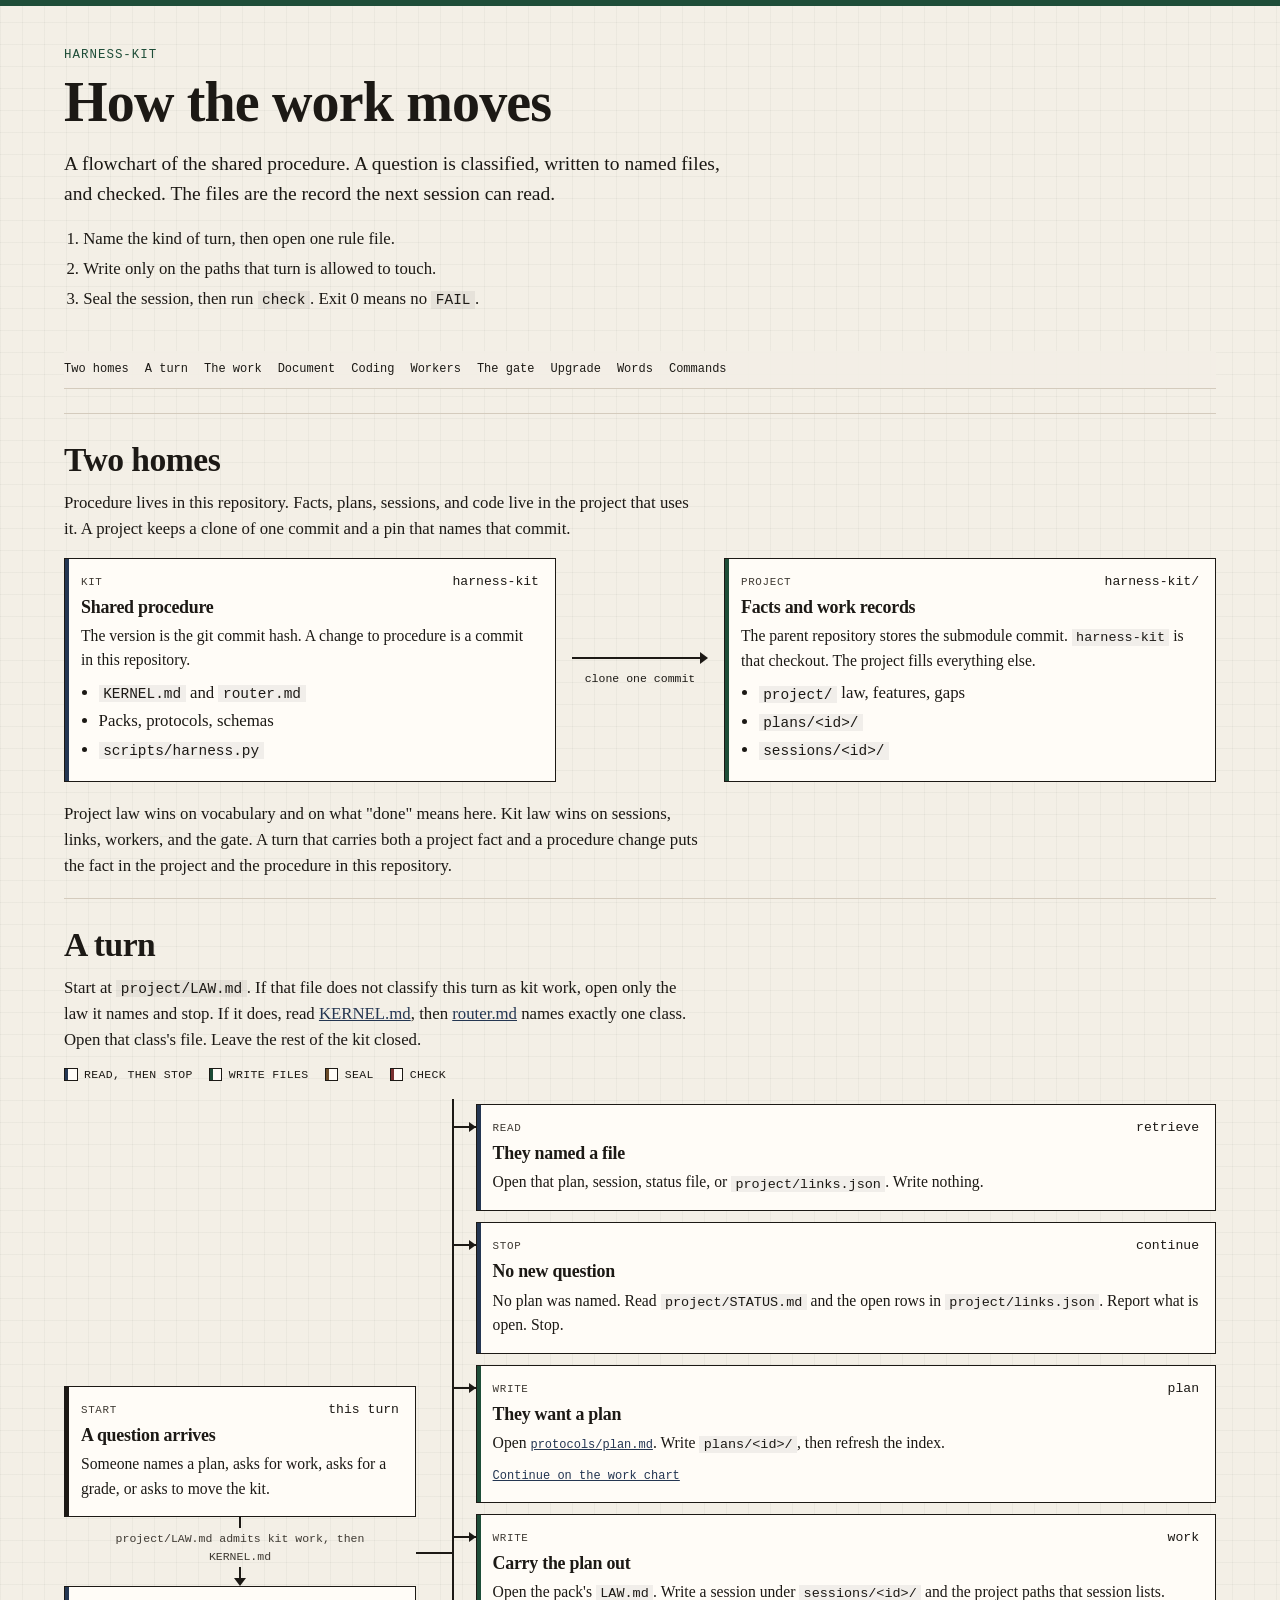
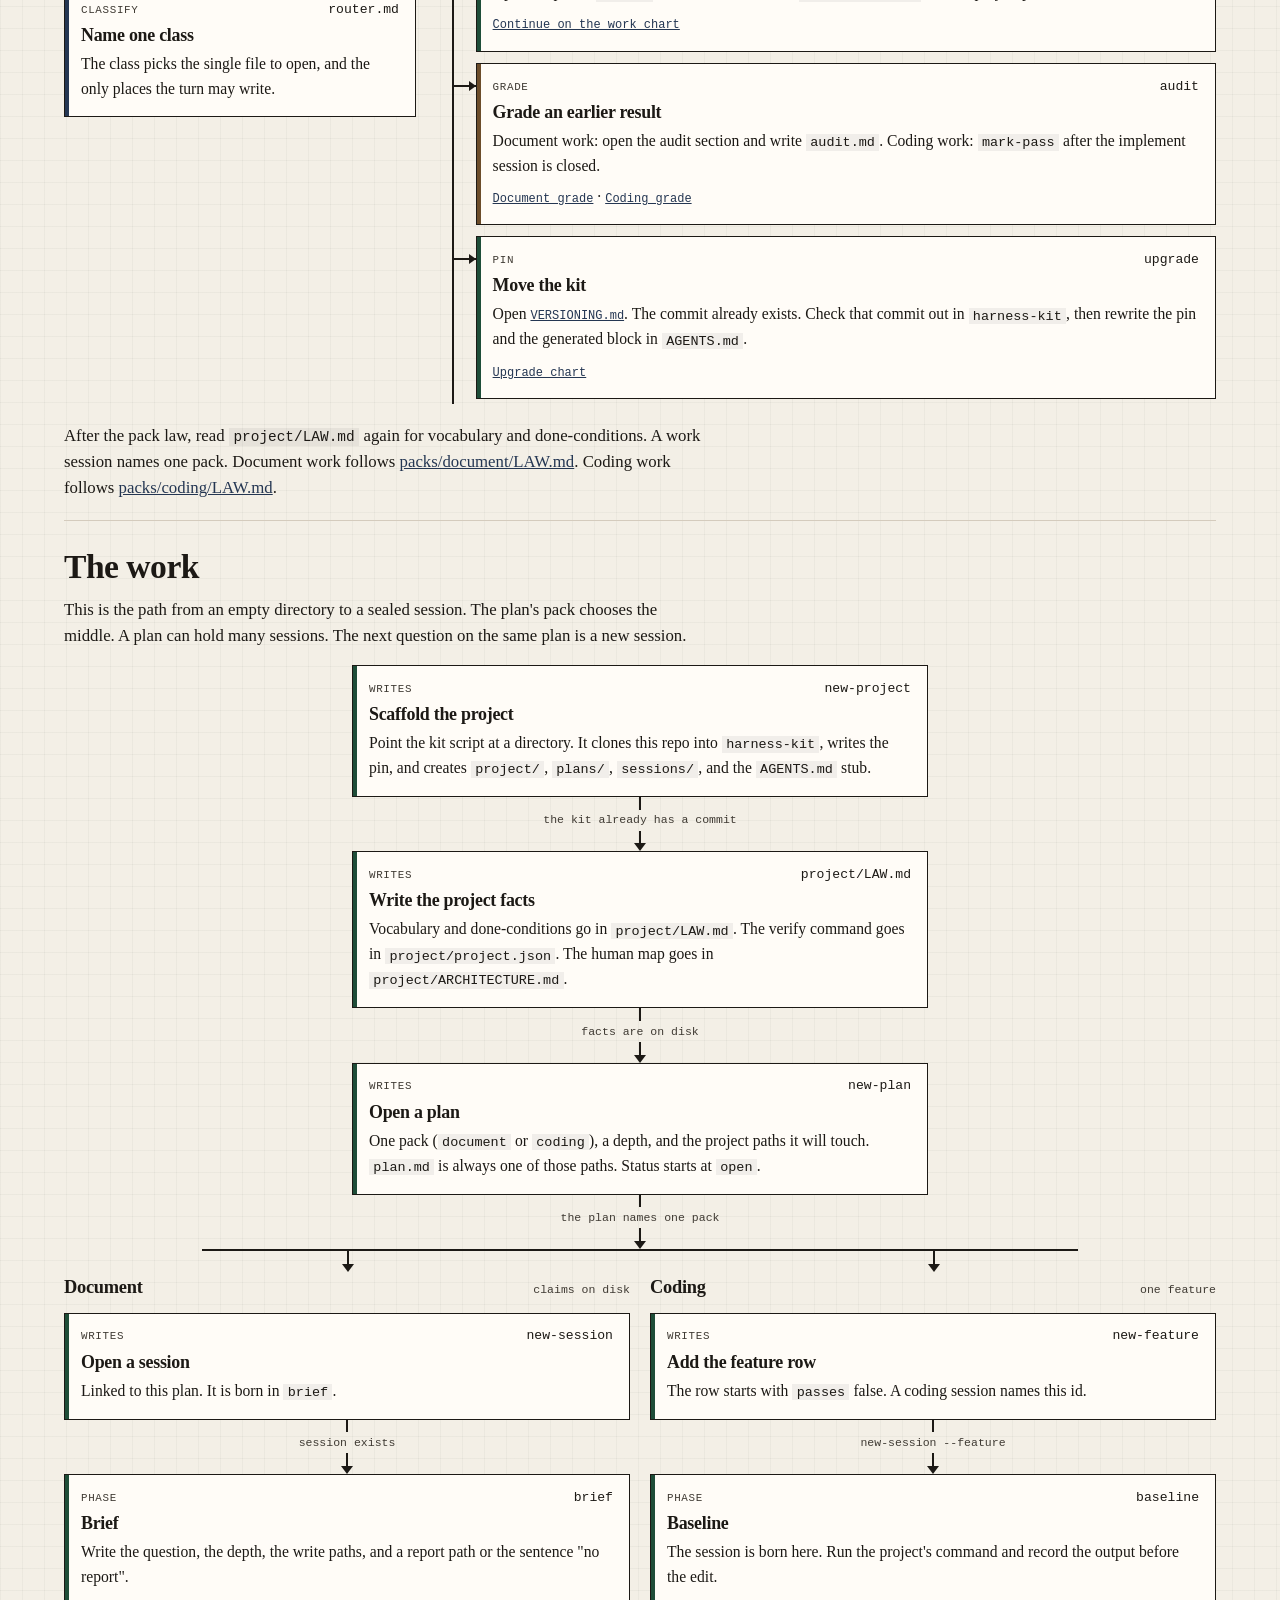
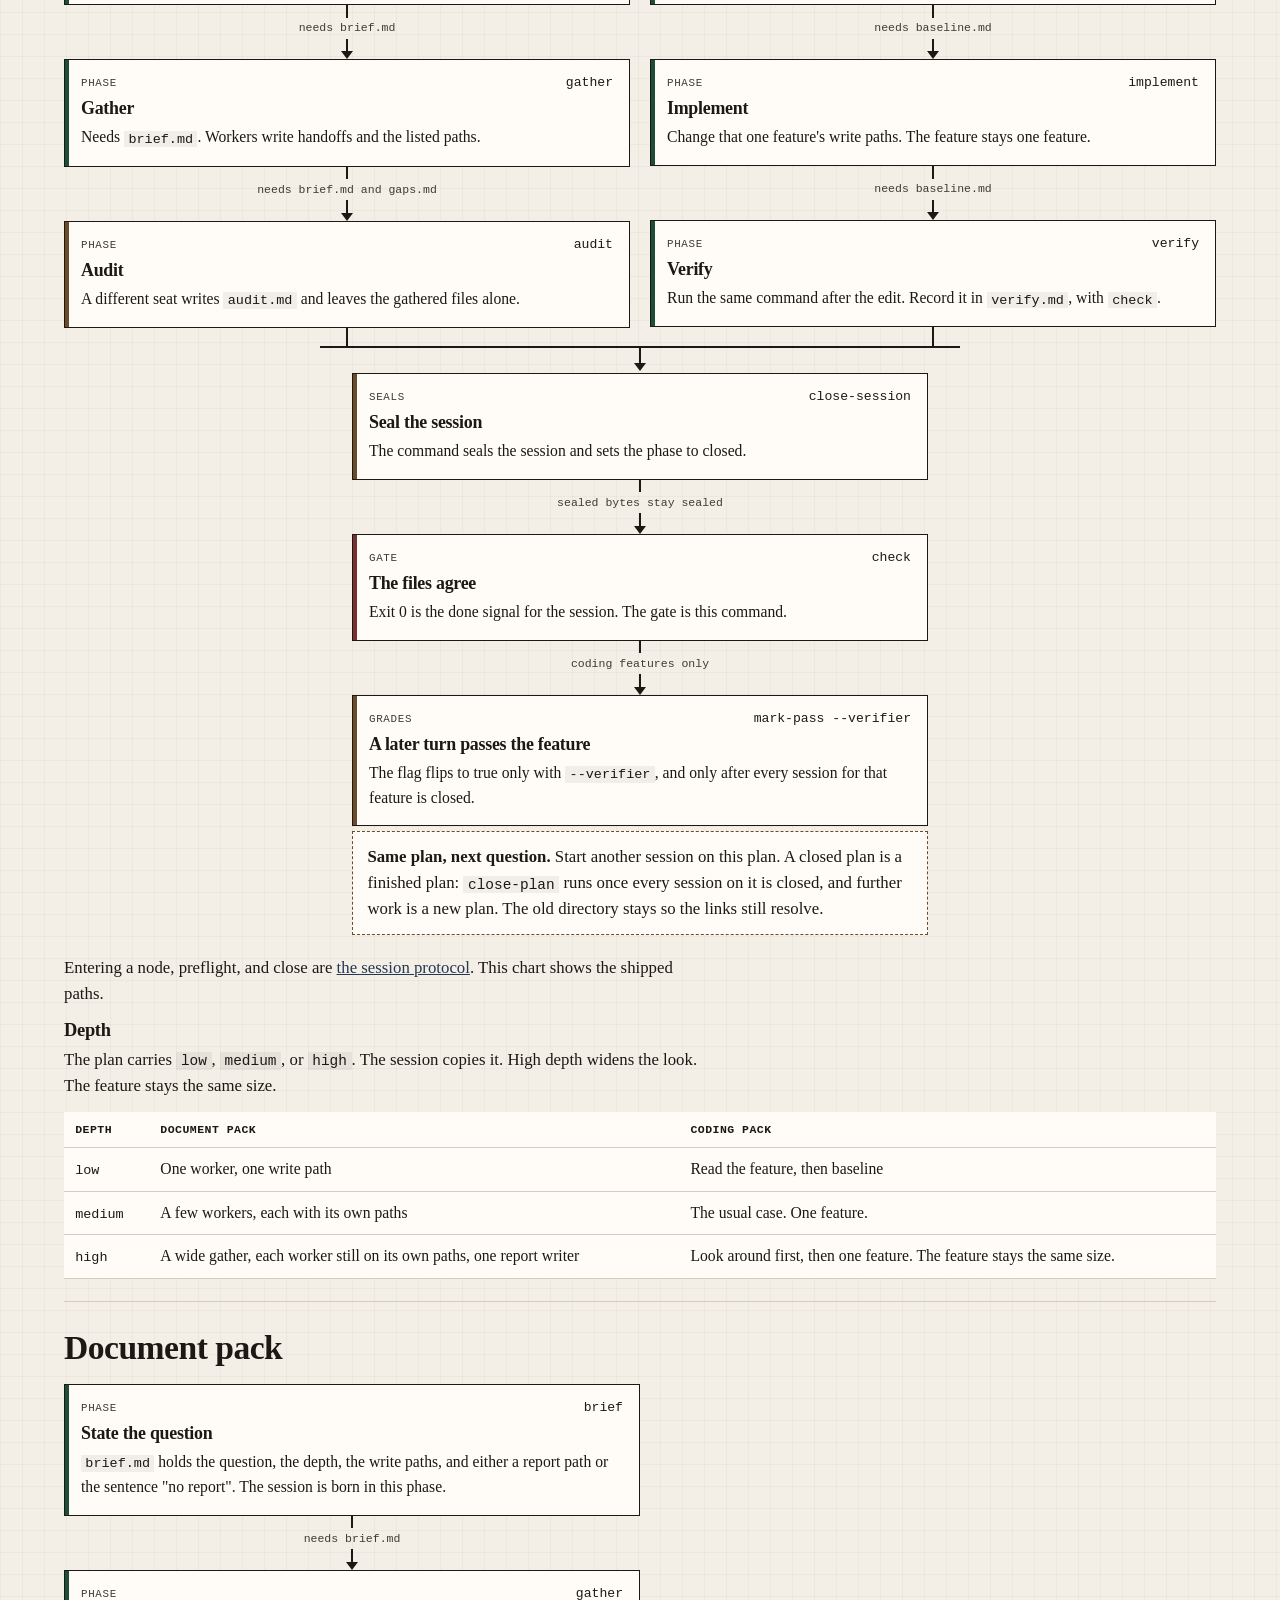
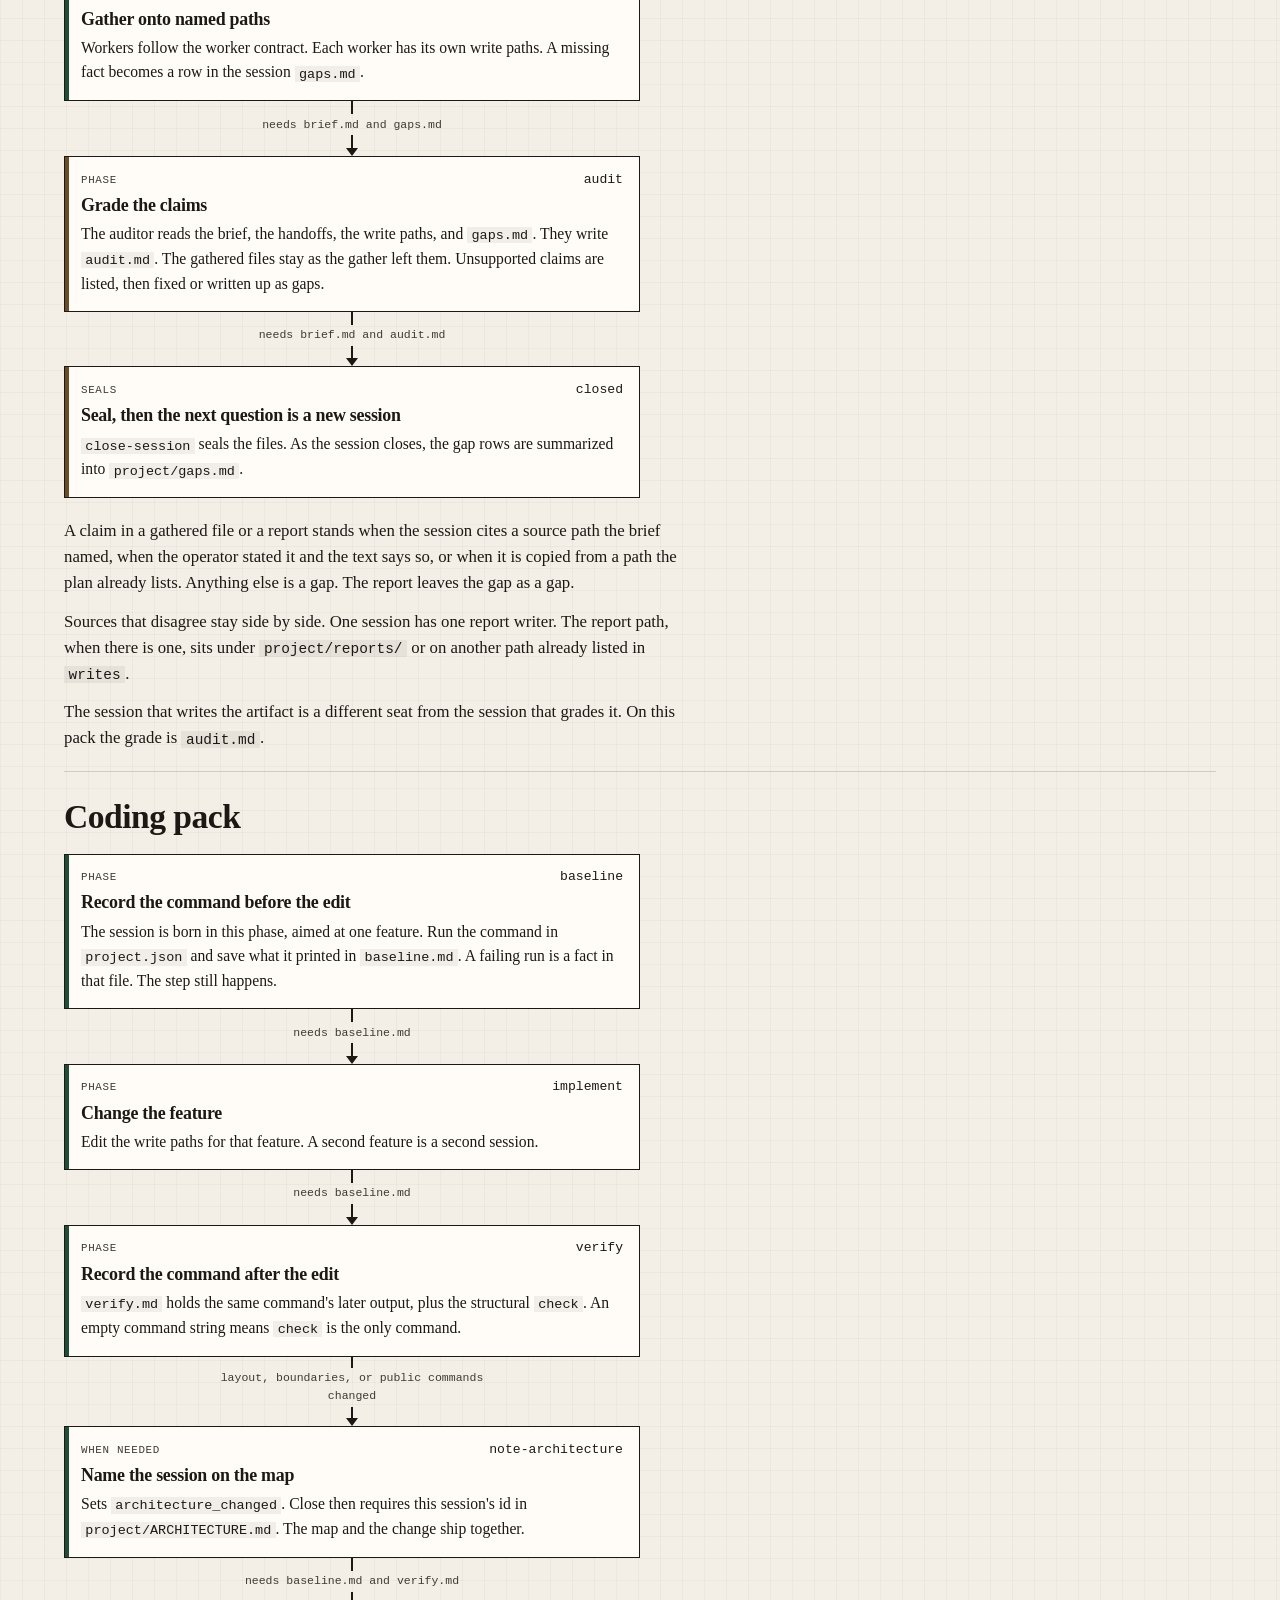
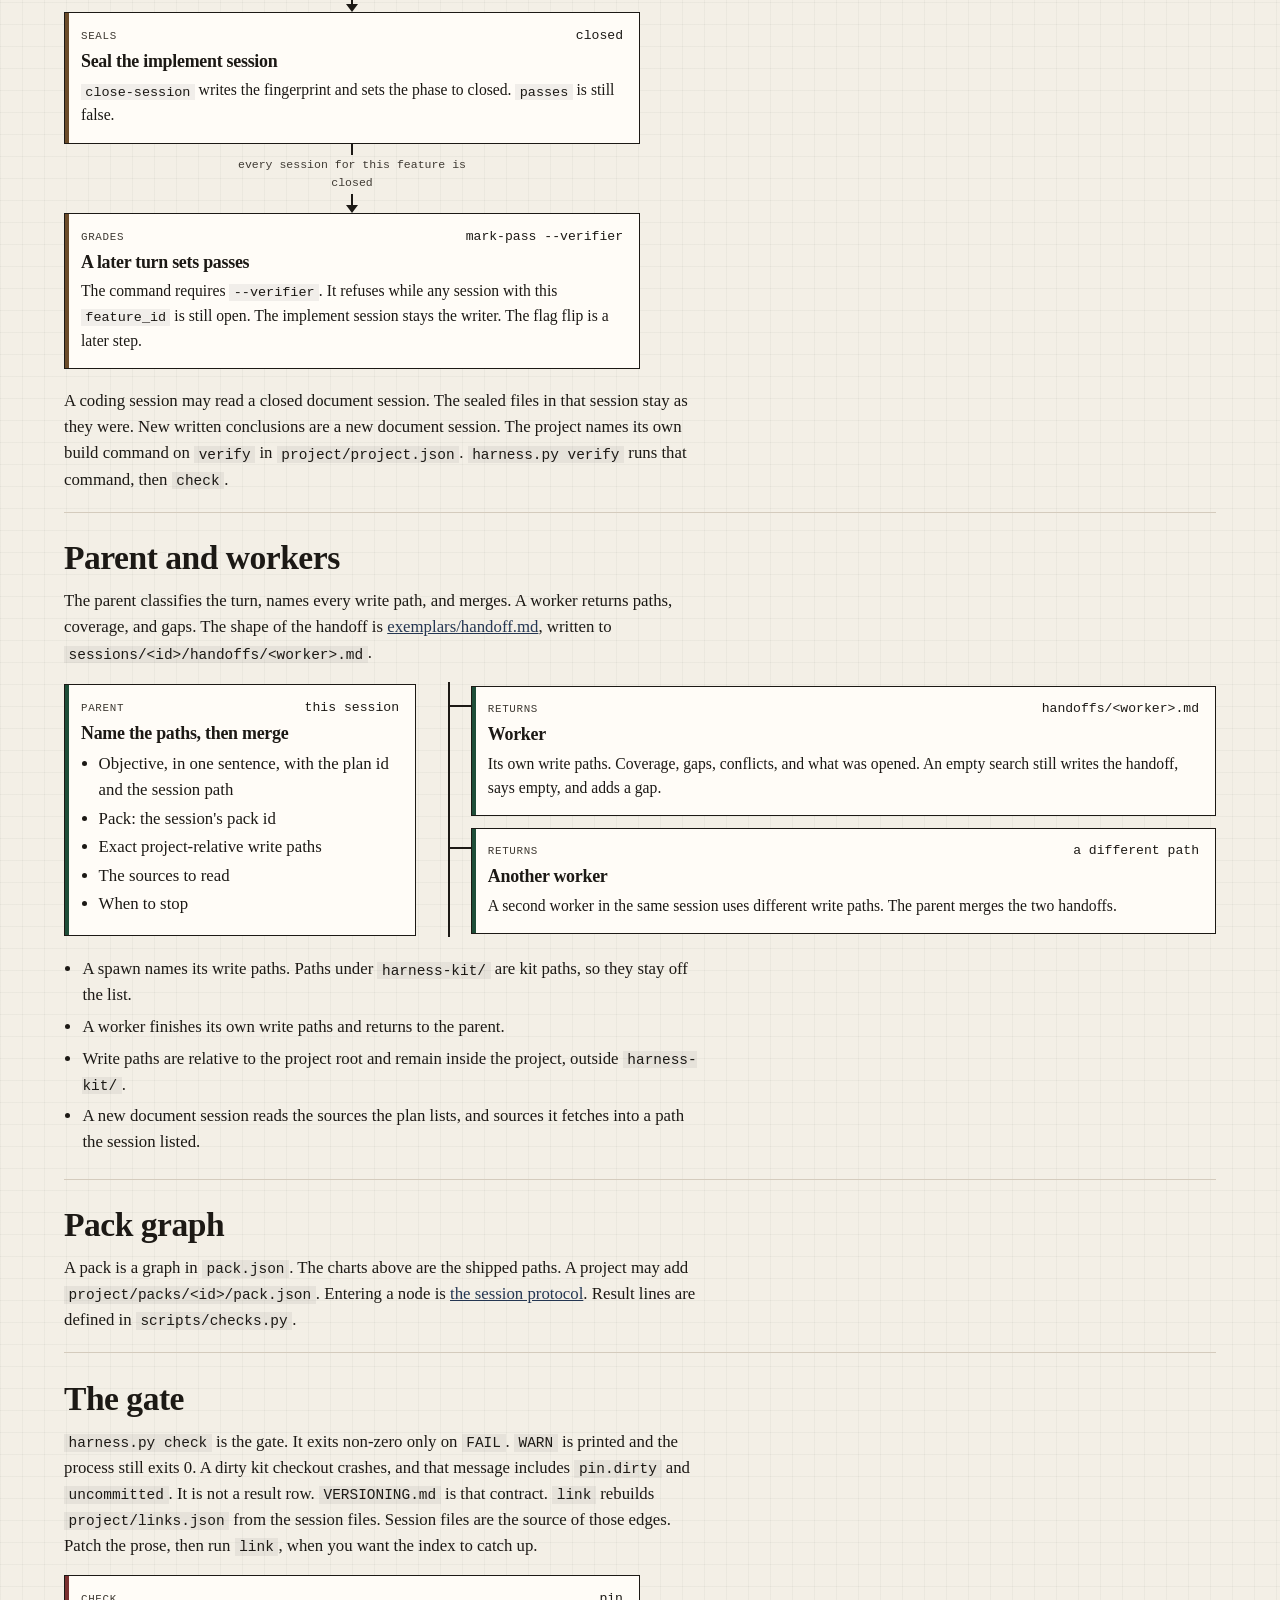
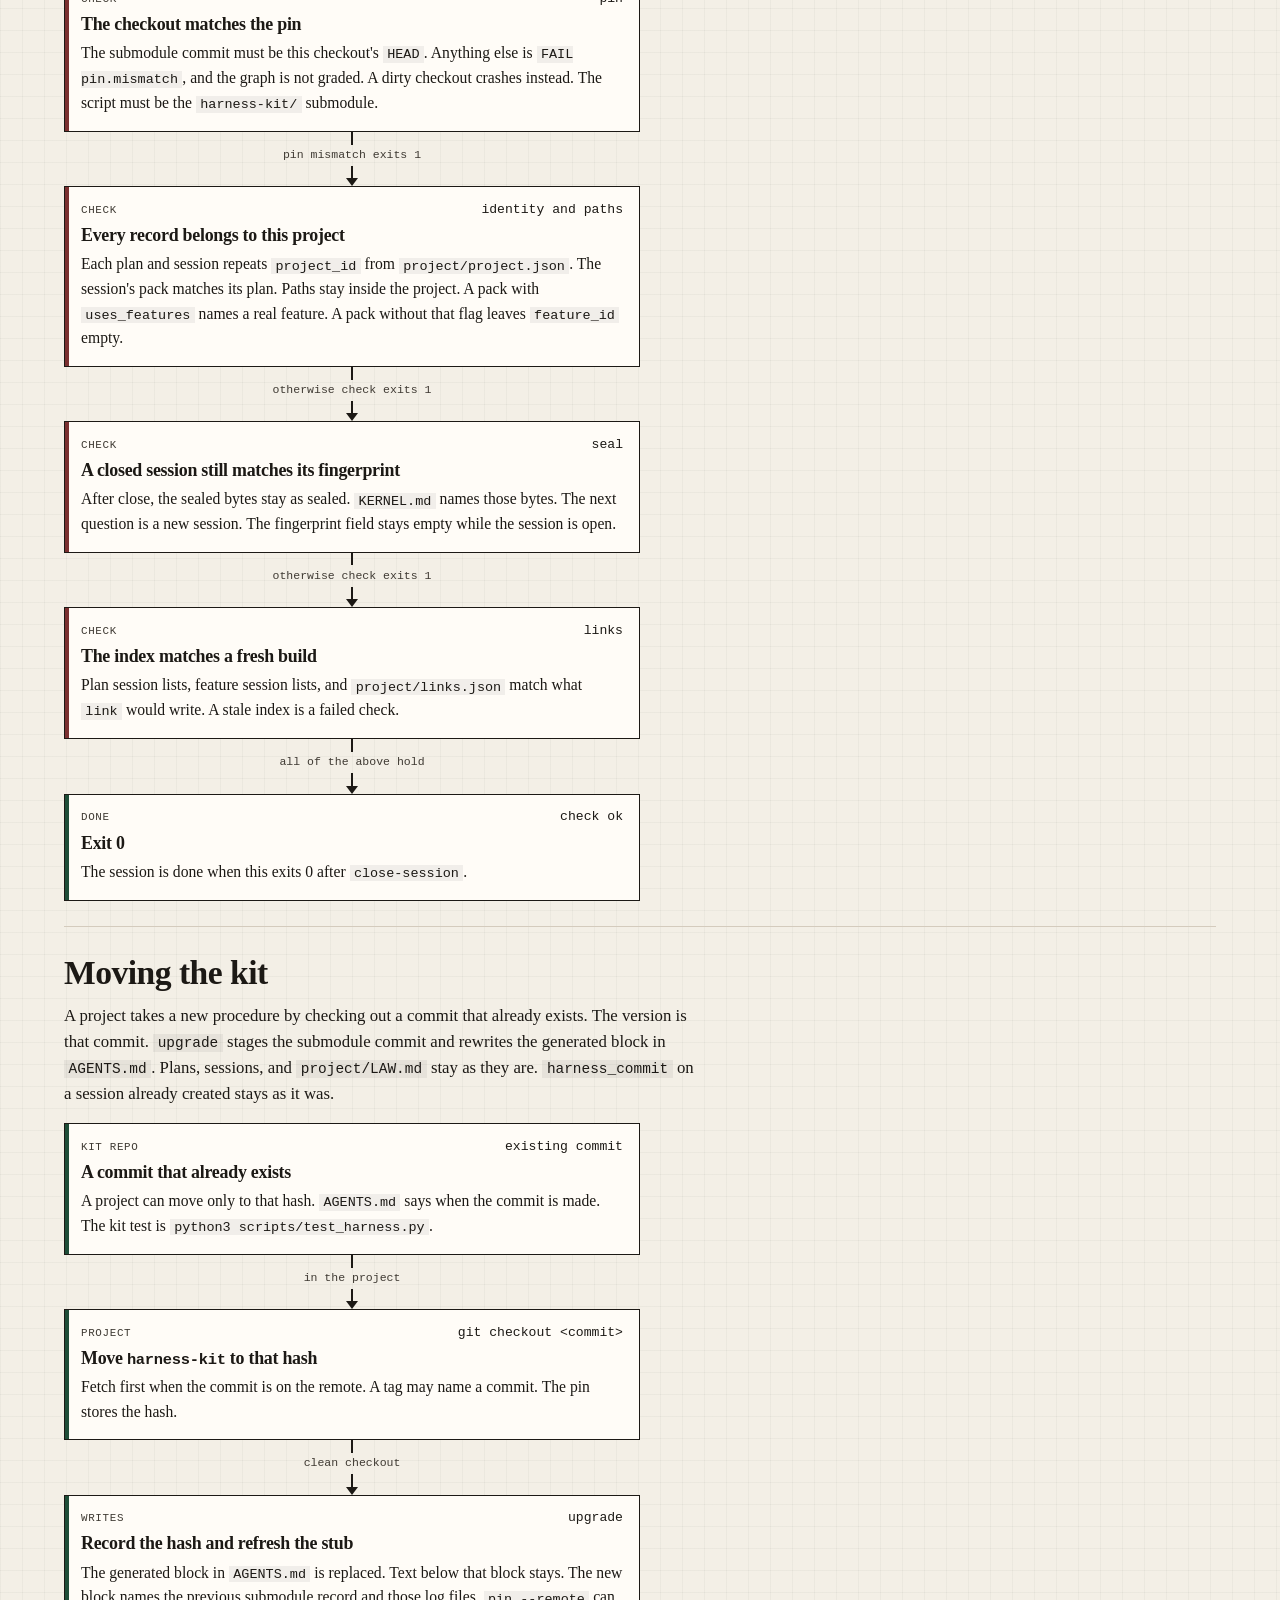
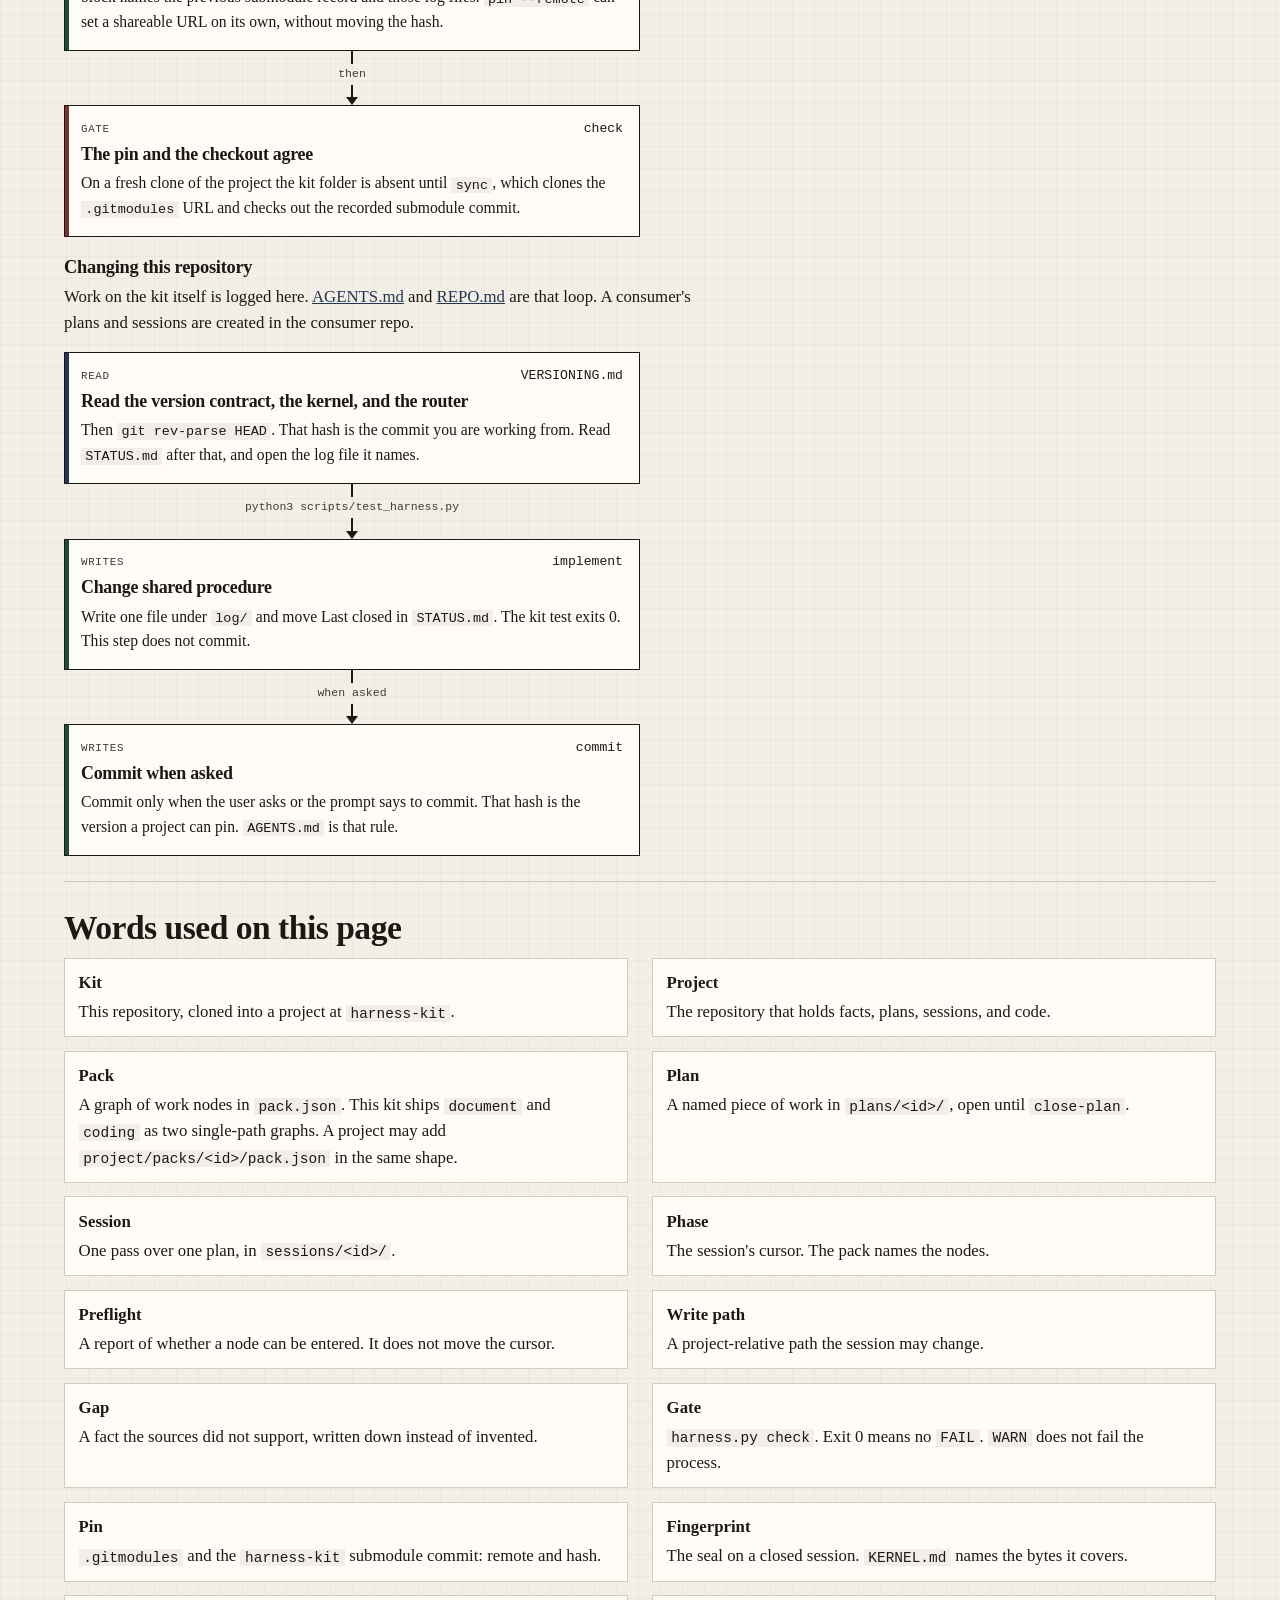
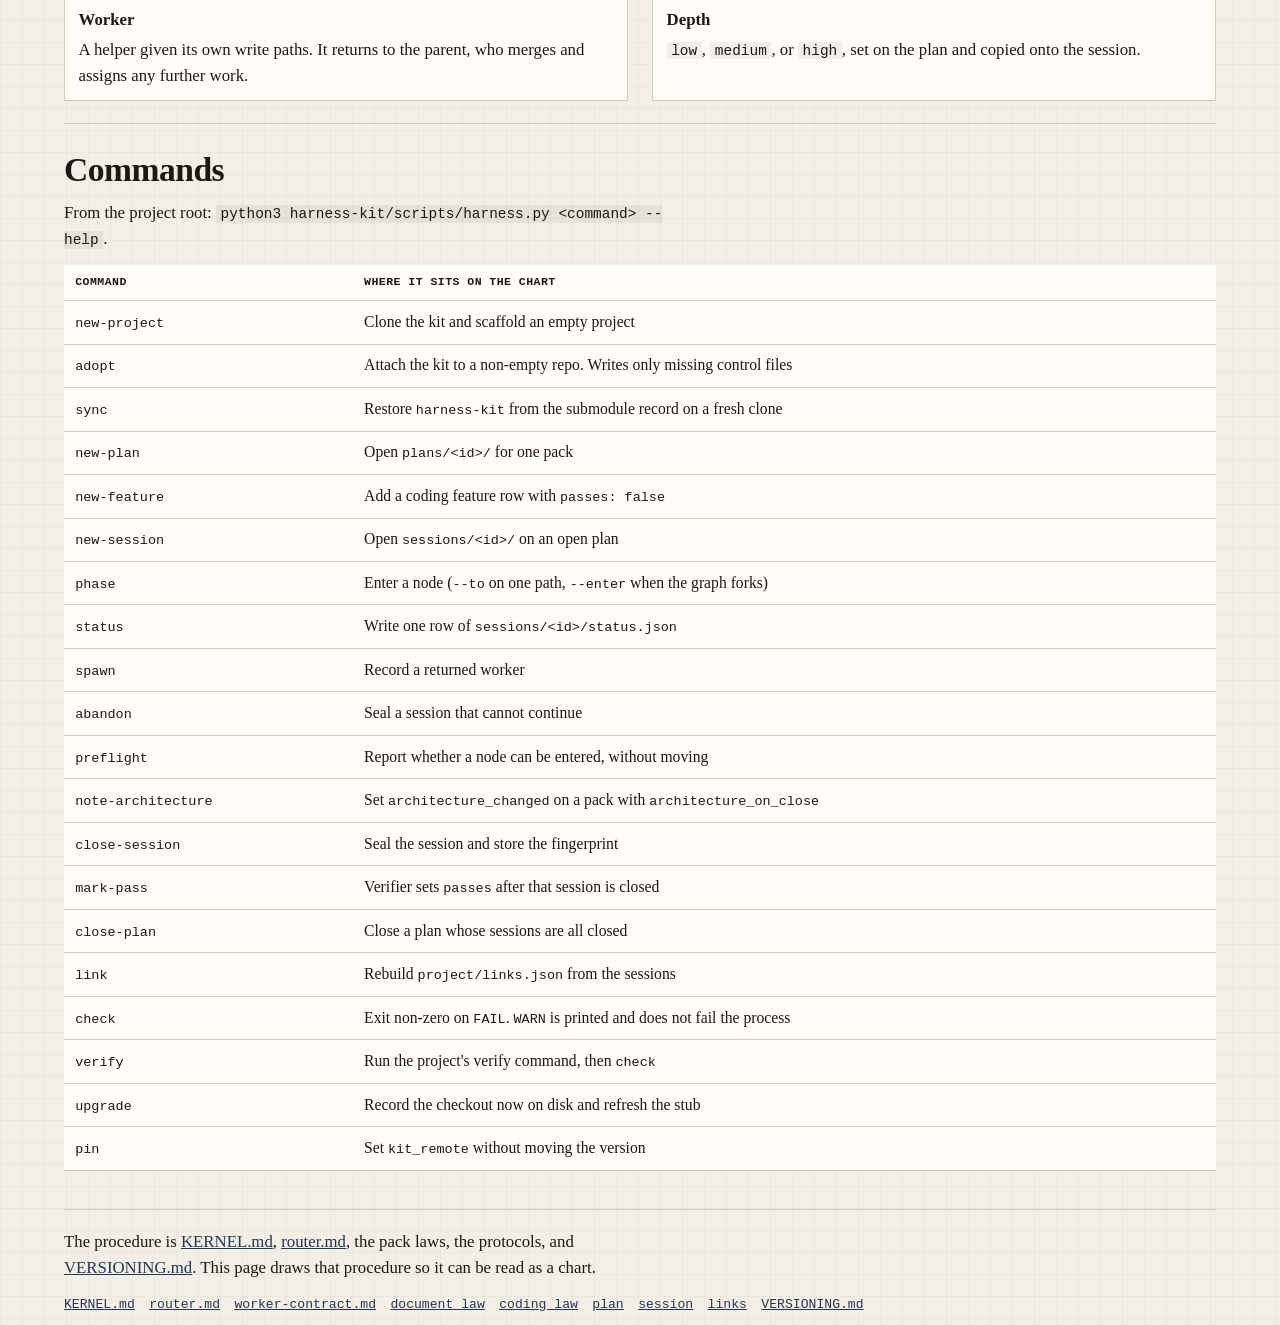
==== commit c2a18f19: "Commit only when the user asks or the prompt says so" ====
--- a/docs/index.html
+++ b/docs/index.html
@@ -553,9 +553,9 @@
         <p class="reading">A project takes a new procedure by checking out a commit that already exists. The version is that commit. <code>upgrade</code> stages the submodule commit and rewrites the generated block in <code>AGENTS.md</code>. Plans, sessions, and <code>project/LAW.md</code> stay as they are. <code>harness_commit</code> on a session already created stays as it was.</p>
         <div class="seq chart" role="group" aria-label="Flowchart for upgrading a project's kit">
           <article class="step write">
-            <header><span class="kind">Kit repo</span><code>git commit</code></header>
-            <h3>Commit the procedure here</h3>
-            <p>That hash is the version. The kit test is <code>python3 scripts/test_harness.py</code>.</p>
+            <header><span class="kind">Kit repo</span><code>existing commit</code></header>
+            <h3>A commit that already exists</h3>
+            <p>A project can move only to that hash. <code>AGENTS.md</code> says when the commit is made. The kit test is <code>python3 scripts/test_harness.py</code>.</p>
           </article>
           <div class="join" aria-hidden="true">
             <span class="shaft"></span>
@@ -606,9 +606,20 @@
             <span class="head"></span>
           </div>
           <article class="step write">
-            <header><span class="kind">Writes</span><code>one commit</code></header>
-            <h3>Change shared procedure, then commit</h3>
-            <p>The new hash is the version a project can pin. Write one file under <code>log/</code> and move Last closed in <code>STATUS.md</code>. The kit test exits 0.</p>
+            <header><span class="kind">Writes</span><code>implement</code></header>
+            <h3>Change shared procedure</h3>
+            <p>Write one file under <code>log/</code> and move Last closed in <code>STATUS.md</code>. The kit test exits 0. This step does not commit.</p>
+          </article>
+          <div class="join" aria-hidden="true">
+            <span class="shaft"></span>
+            <span class="jlabel">when asked</span>
+            <span class="shaft"></span>
+            <span class="head"></span>
+          </div>
+          <article class="step write">
+            <header><span class="kind">Writes</span><code>commit</code></header>
+            <h3>Commit when asked</h3>
+            <p>Commit only when the user asks or the prompt says to commit. That hash is the version a project can pin. <code>AGENTS.md</code> is that rule.</p>
           </article>
         </div>
       </section>
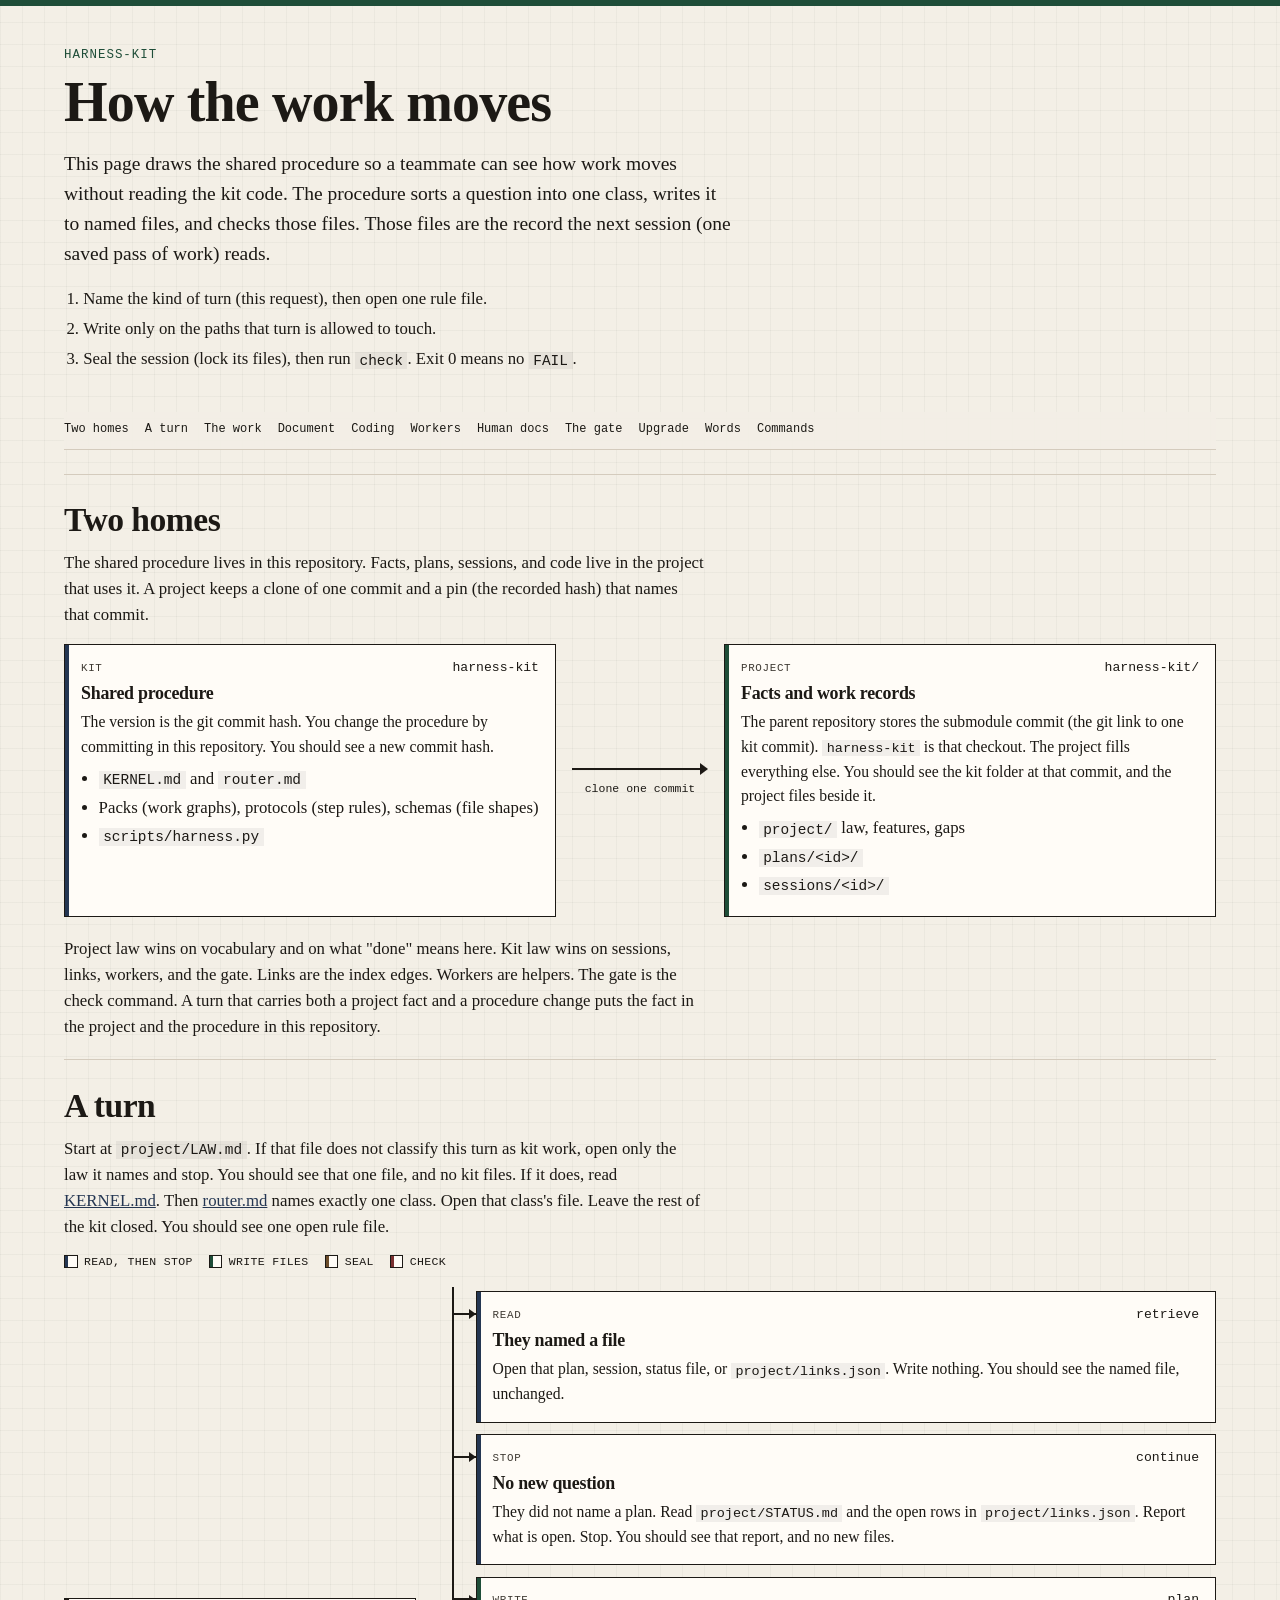
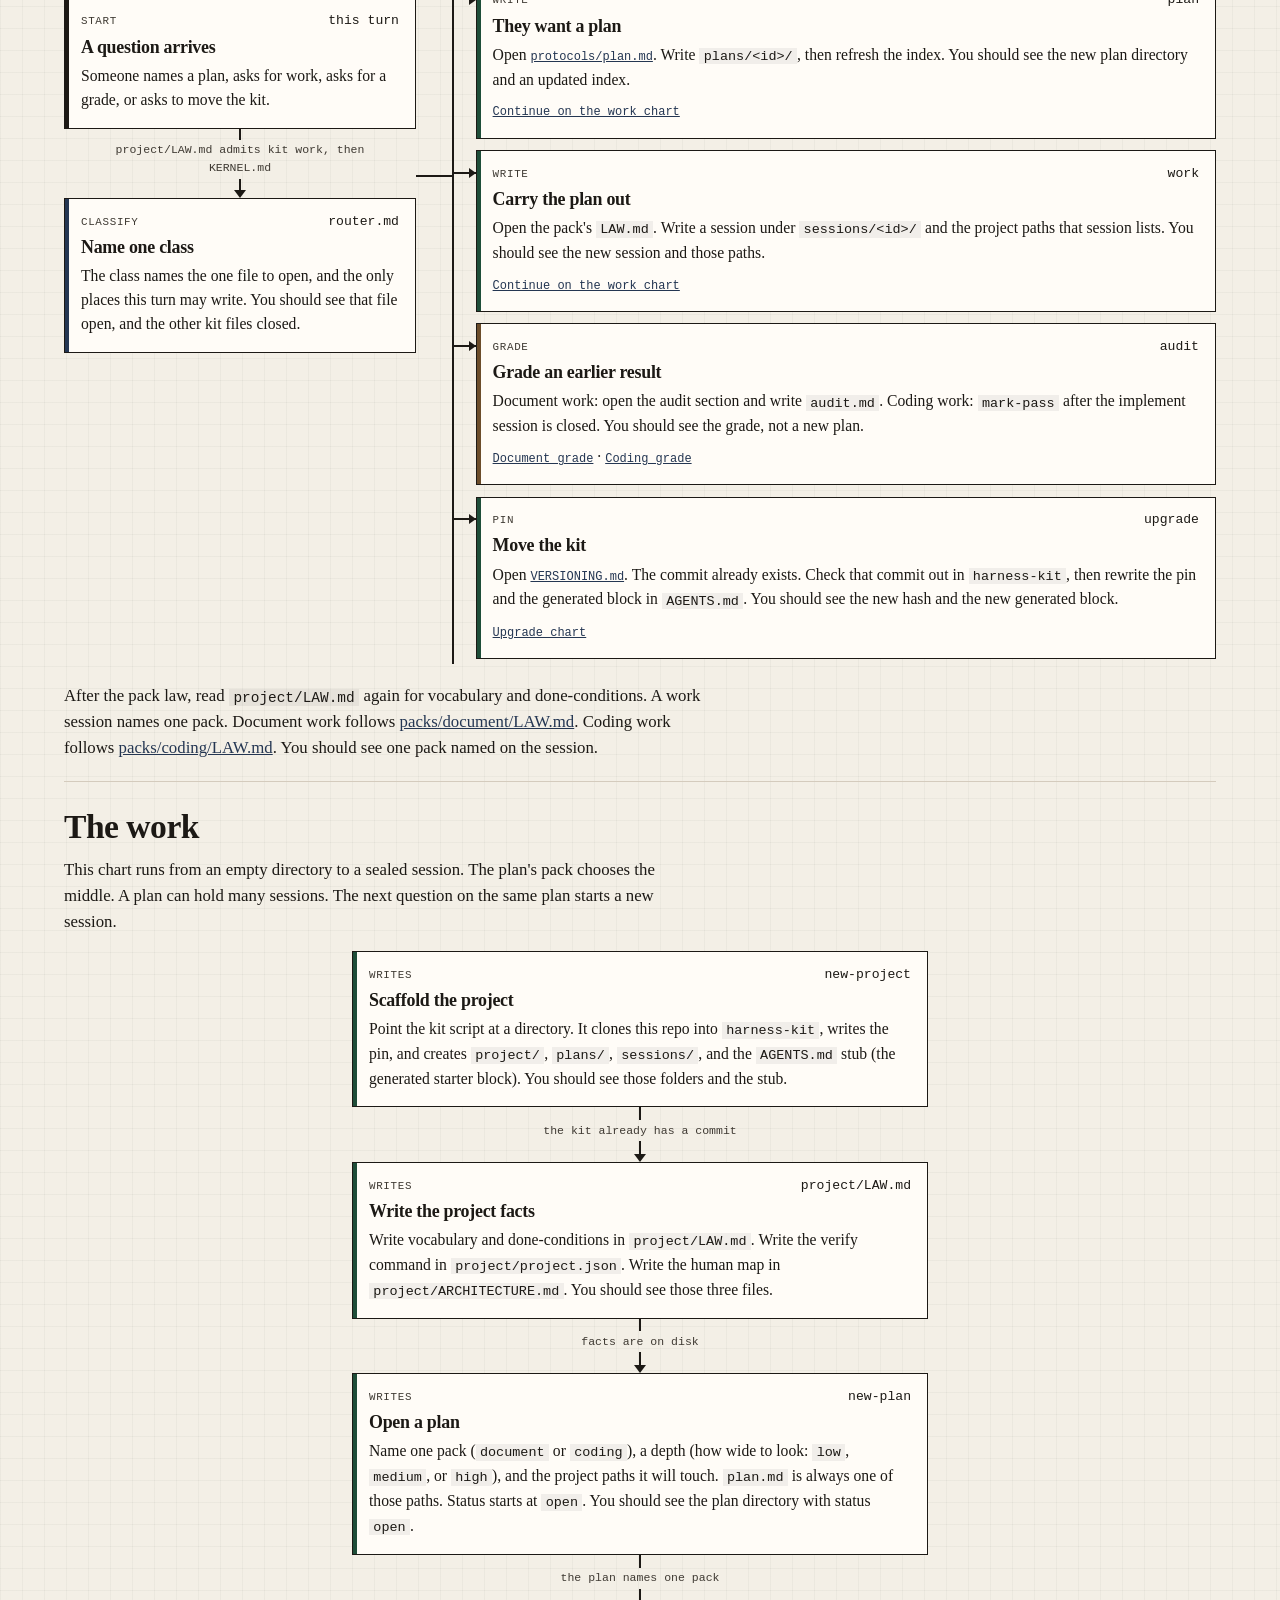
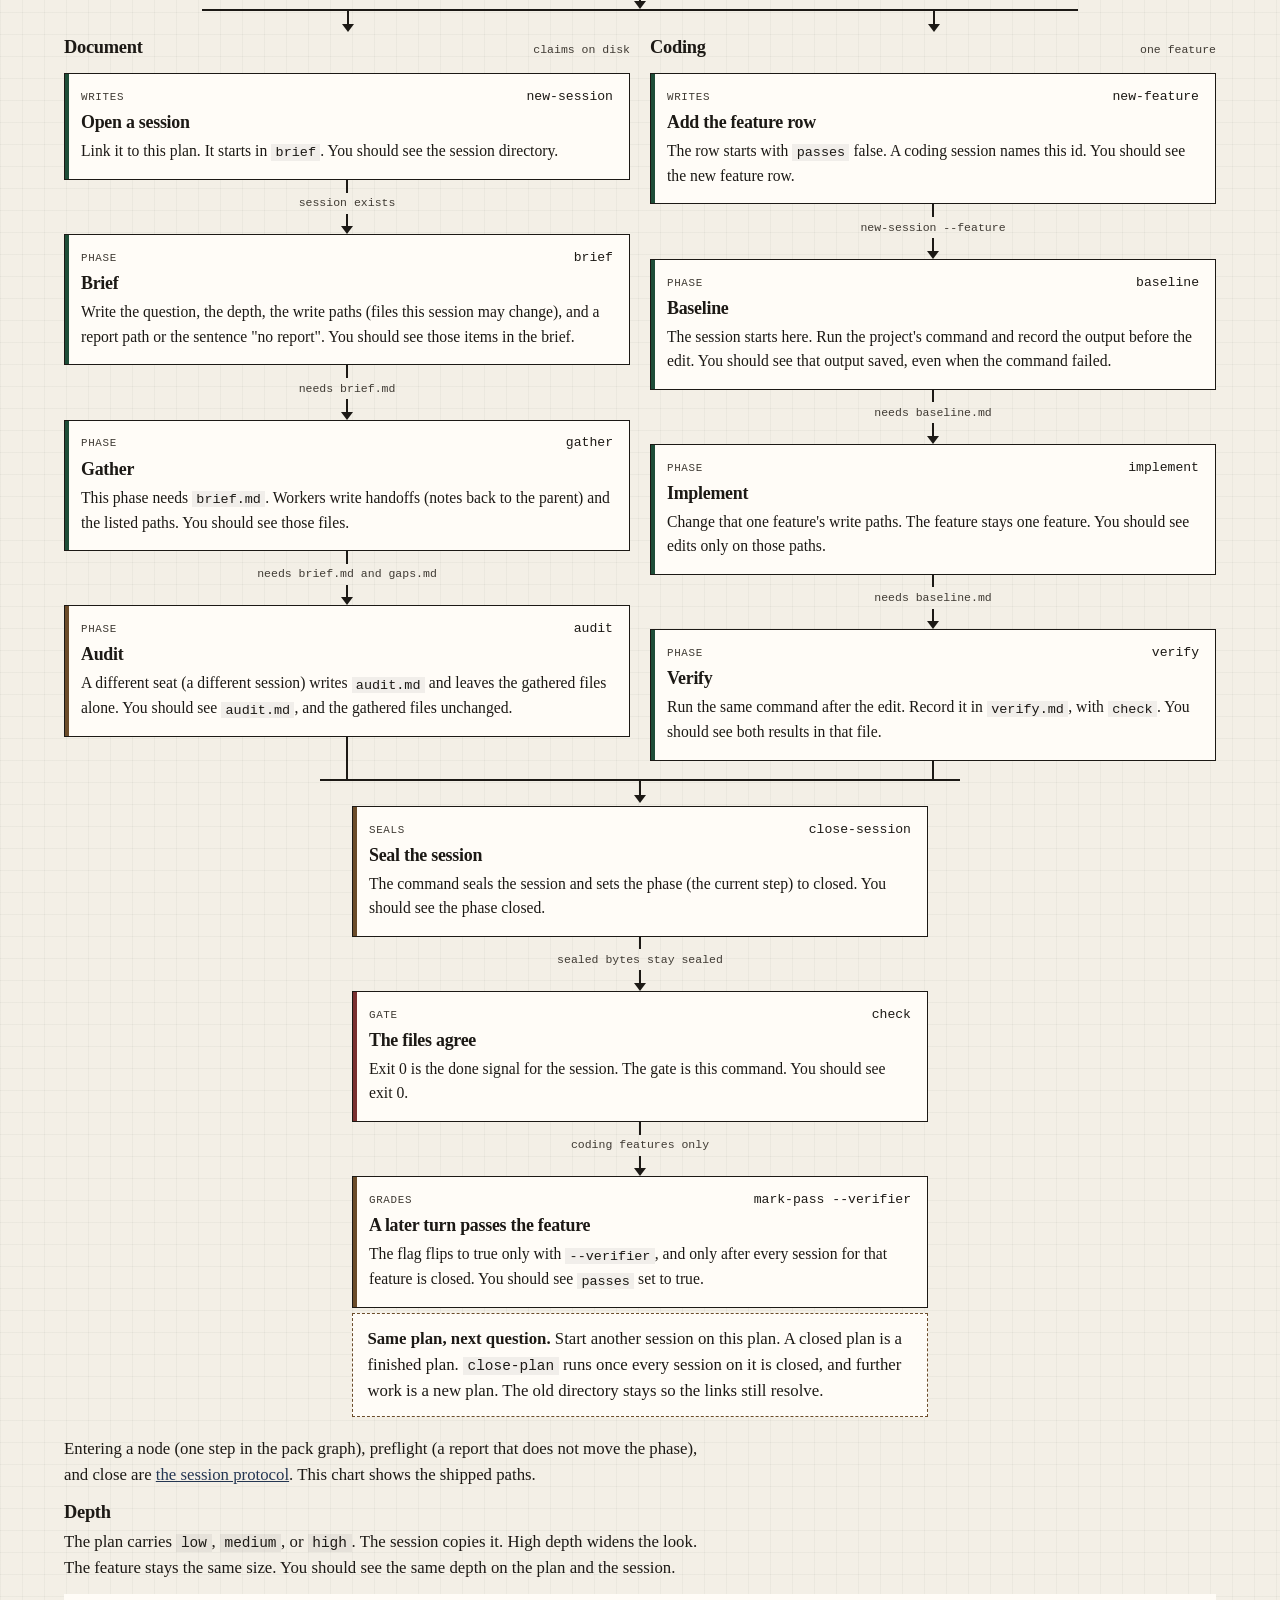
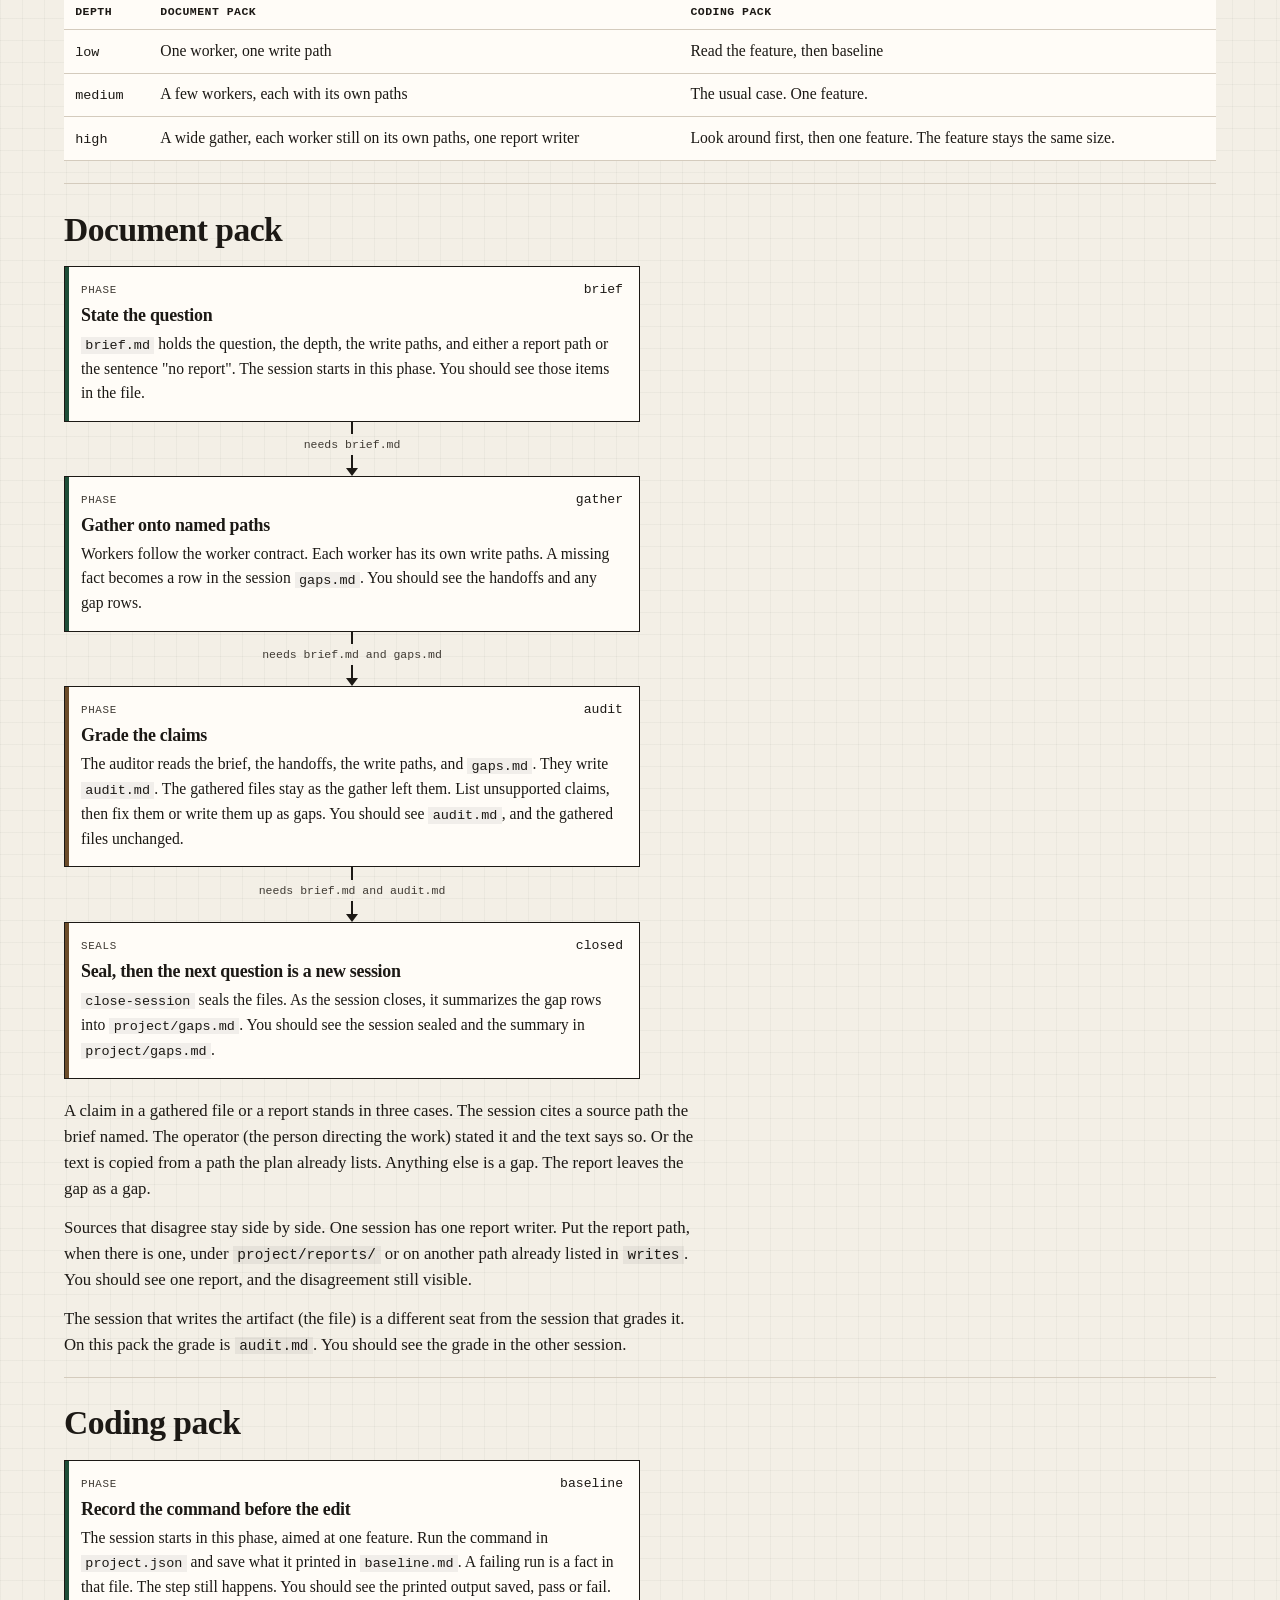
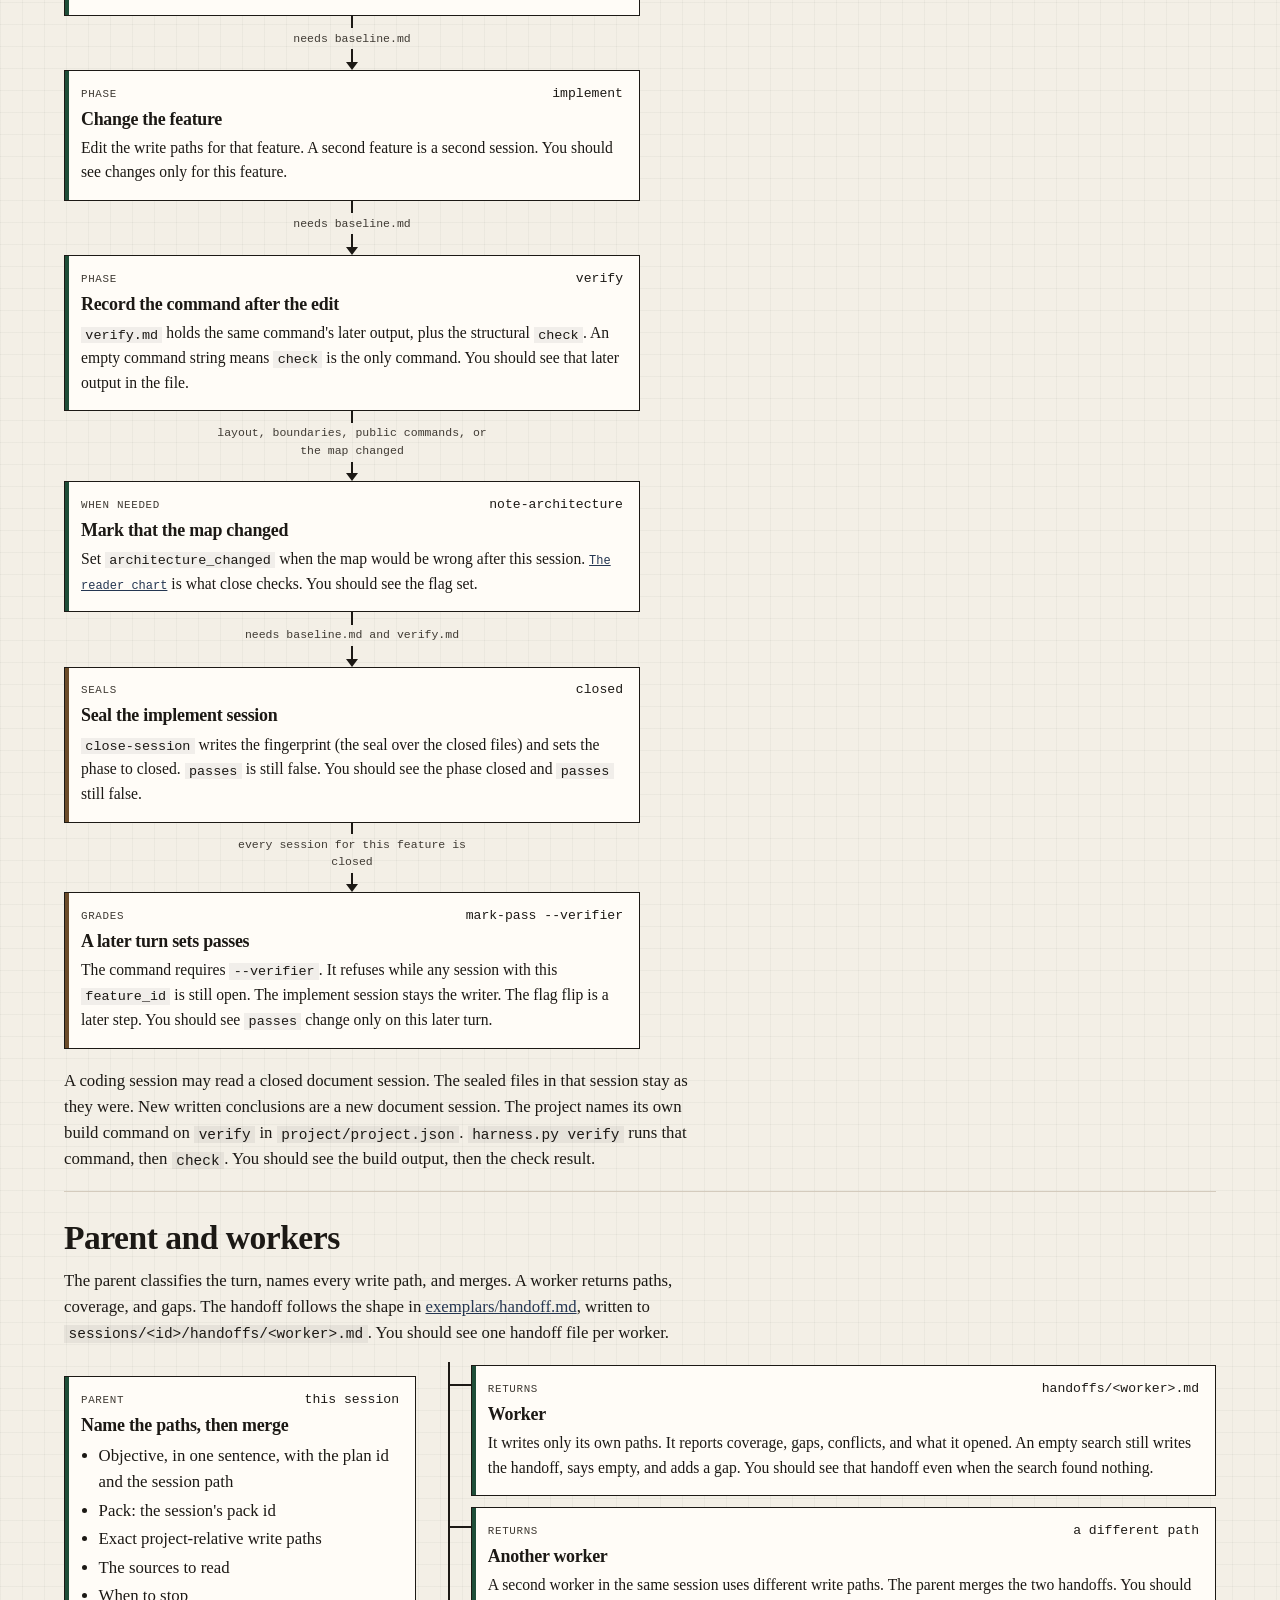
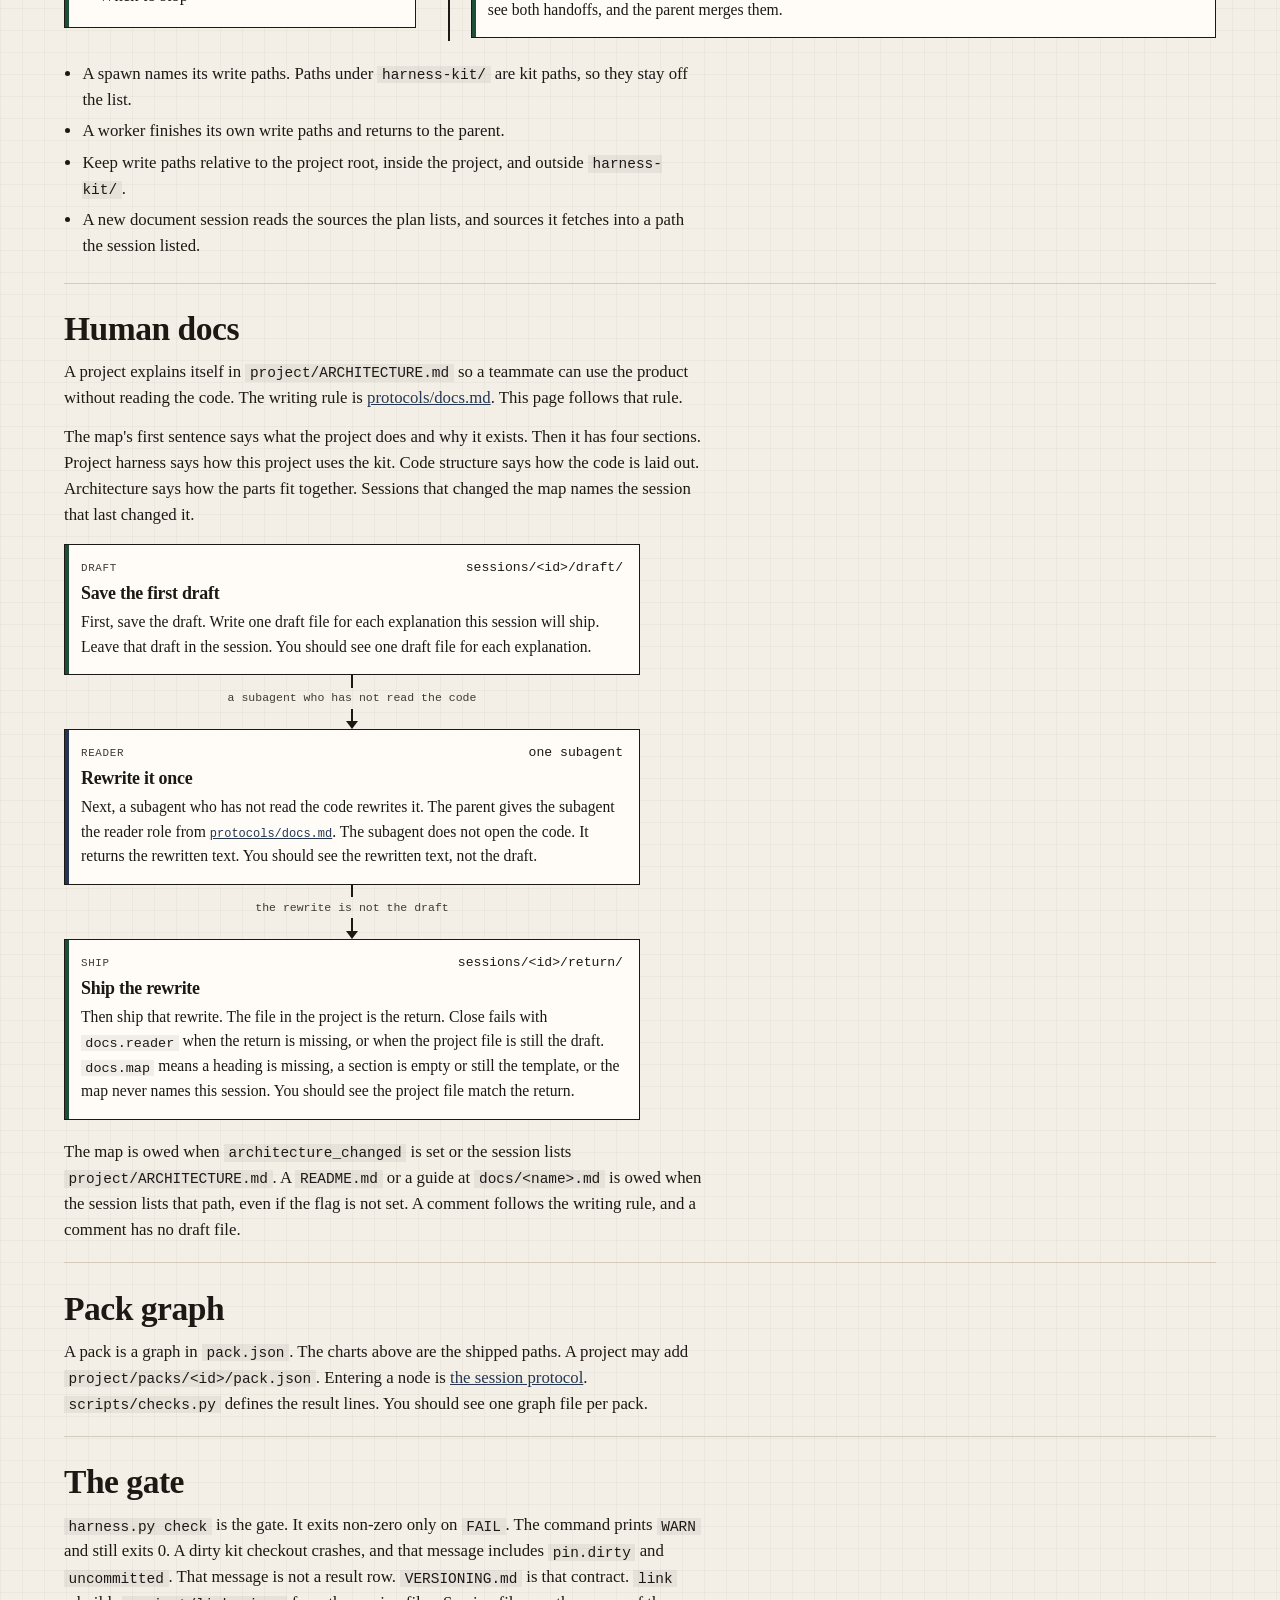
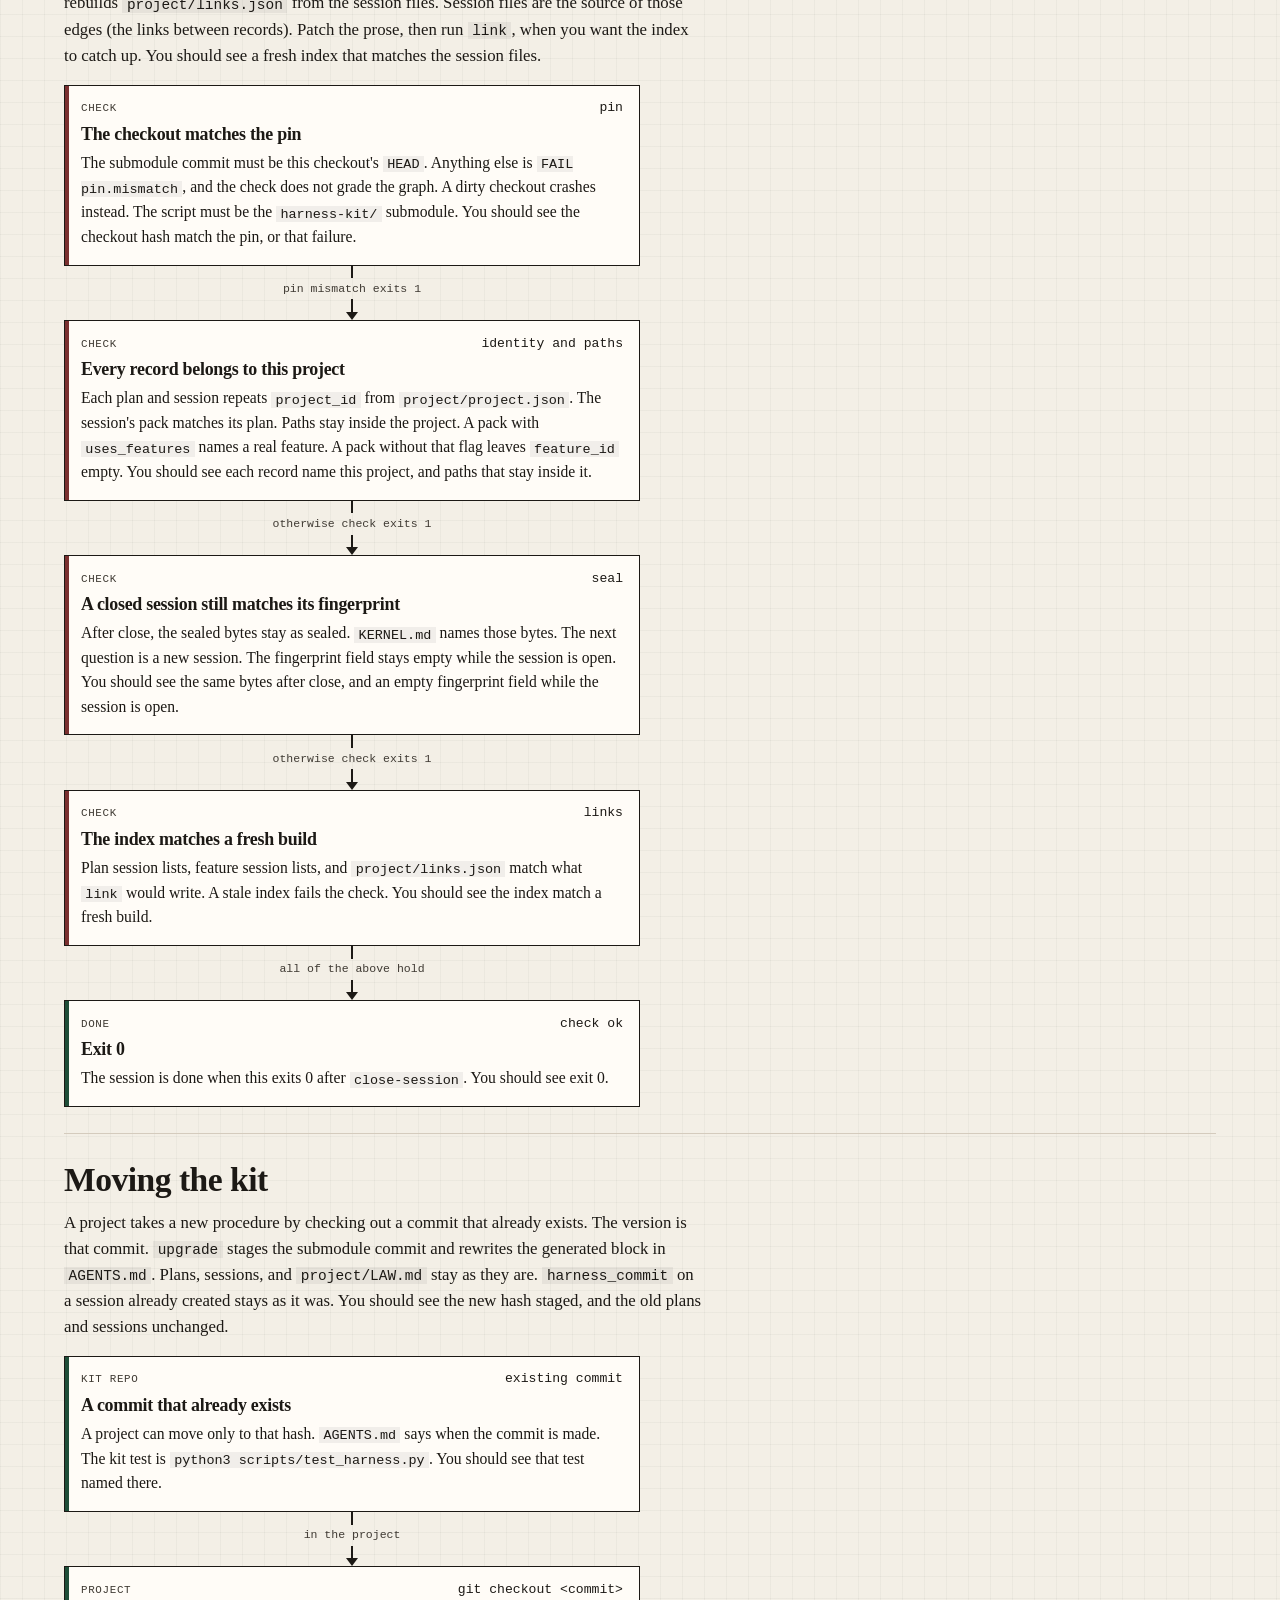
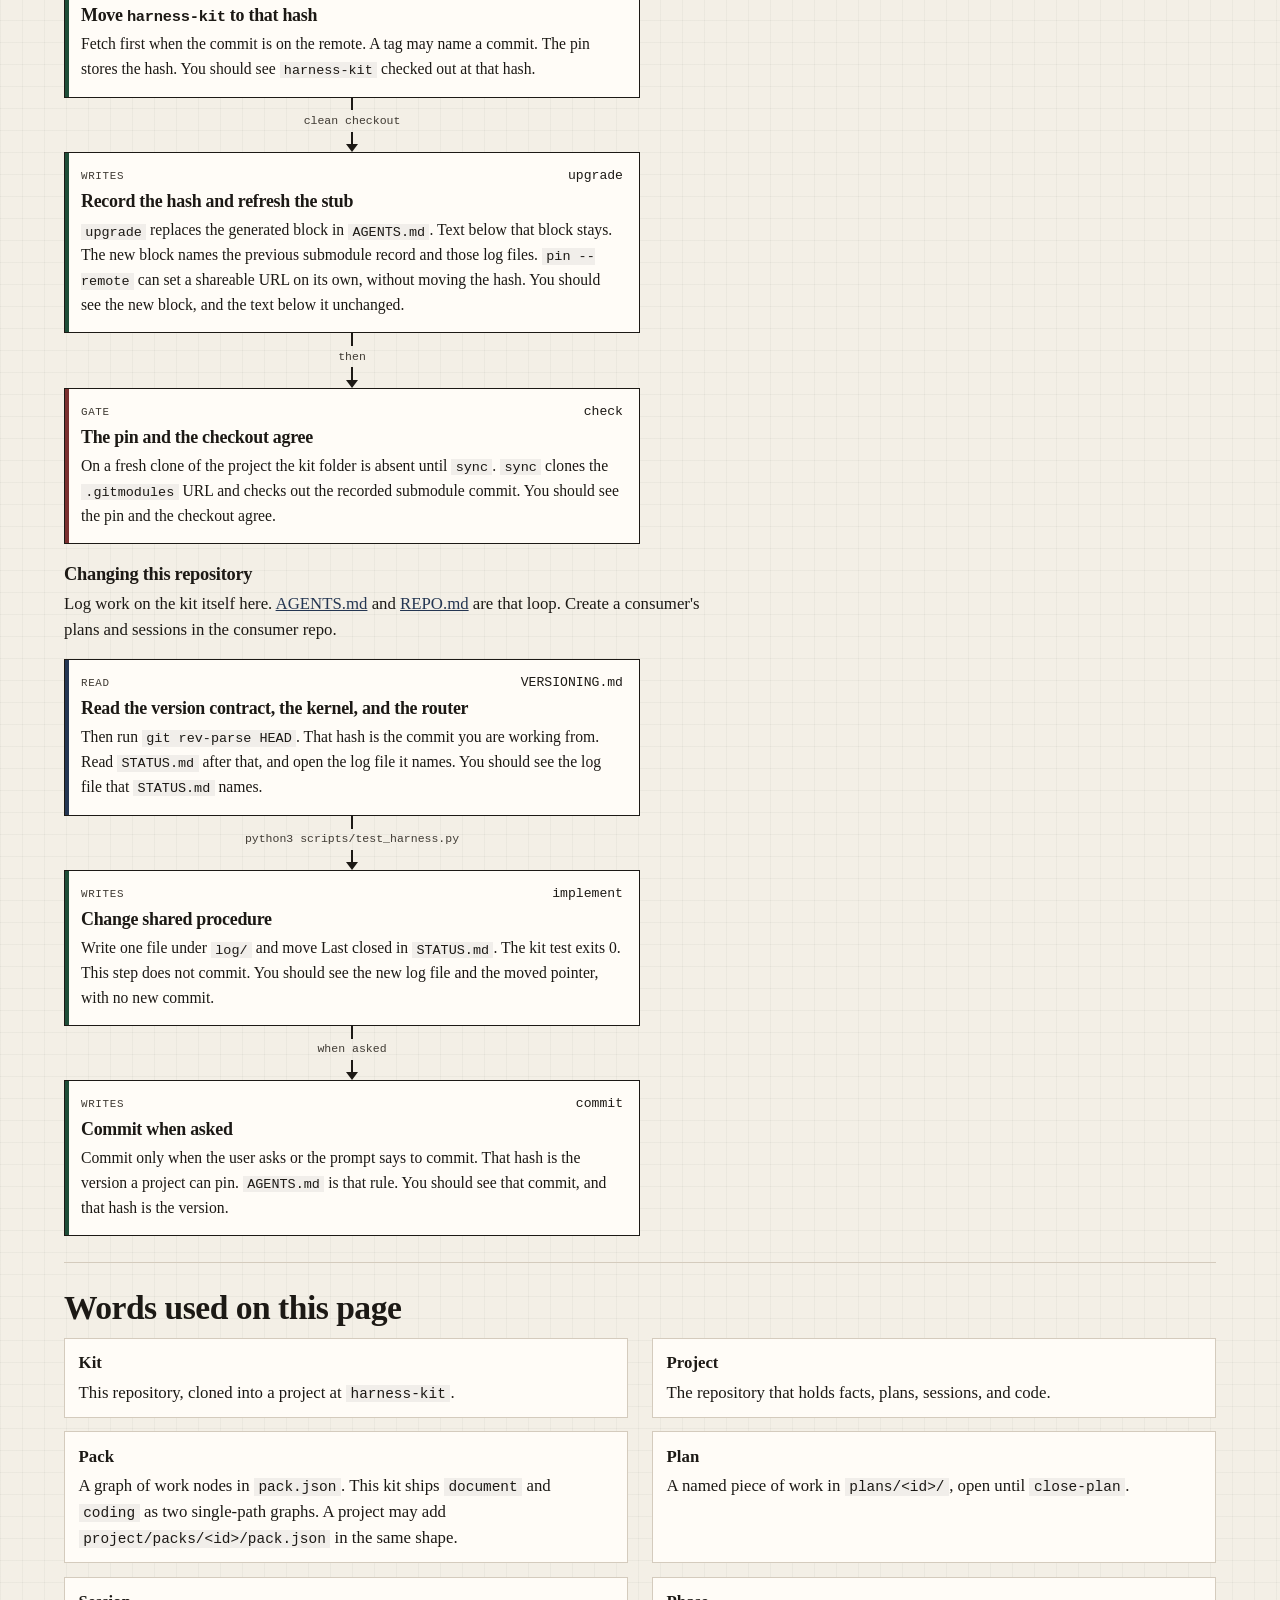
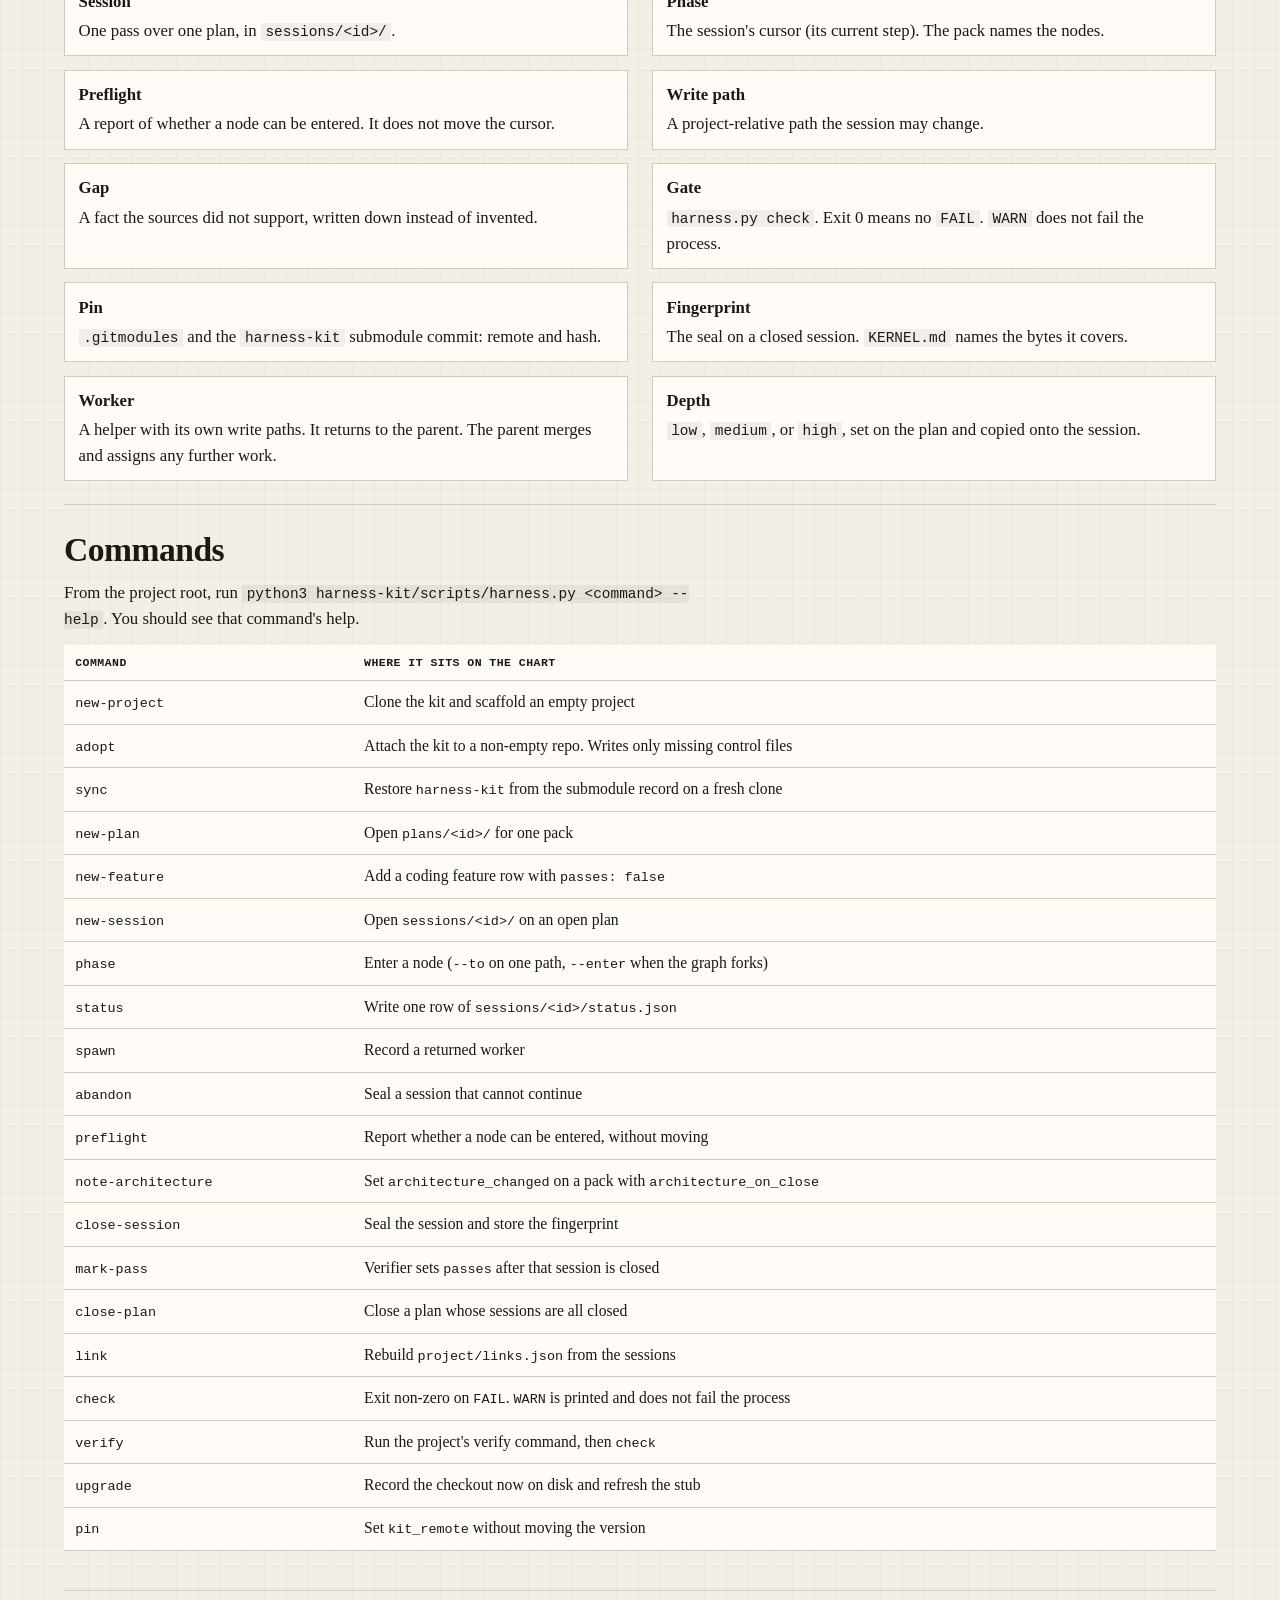
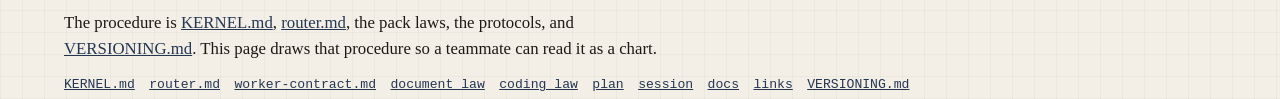
==== commit dca93e44: "Require a reader rewrite before human docs ship A closed session that owes the map, a README, or a d" ====
--- a/docs/index.html
+++ b/docs/index.html
@@ -13,11 +13,11 @@
     <div class="wrap">
       <p class="brand">harness-kit</p>
       <h1>How the work moves</h1>
-      <p class="lede">A flowchart of the shared procedure. A question is classified, written to named files, and checked. The files are the record the next session can read.</p>
+      <p class="lede">This page draws the shared procedure so a teammate can see how work moves without reading the kit code. The procedure sorts a question into one class, writes it to named files, and checks those files. Those files are the record the next session (one saved pass of work) reads.</p>
       <ol class="points">
-        <li>Name the kind of turn, then open one rule file.</li>
+        <li>Name the kind of turn (this request), then open one rule file.</li>
         <li>Write only on the paths that turn is allowed to touch.</li>
-        <li>Seal the session, then run <code>check</code>. Exit 0 means no <code>FAIL</code>.</li>
+        <li>Seal the session (lock its files), then run <code>check</code>. Exit 0 means no <code>FAIL</code>.</li>
       </ol>
     </div>
   </header>
@@ -30,6 +30,7 @@
       <a href="#document">Document</a>
       <a href="#coding">Coding</a>
       <a href="#workers">Workers</a>
+      <a href="#human-docs">Human docs</a>
       <a href="#gate">The gate</a>
       <a href="#upgrade">Upgrade</a>
       <a href="#words">Words</a>
@@ -39,15 +40,15 @@
     <main id="content">
       <section id="homes">
         <h2>Two homes</h2>
-        <p class="reading">Procedure lives in this repository. Facts, plans, sessions, and code live in the project that uses it. A project keeps a clone of one commit and a pin that names that commit.</p>
+        <p class="reading">The shared procedure lives in this repository. Facts, plans, sessions, and code live in the project that uses it. A project keeps a clone of one commit and a pin (the recorded hash) that names that commit.</p>
         <div class="homes chart" role="group" aria-label="Flowchart from the kit repository to a project">
           <article class="step read">
             <header><span class="kind">Kit</span><code>harness-kit</code></header>
             <h3>Shared procedure</h3>
-            <p>The version is the git commit hash. A change to procedure is a commit in this repository.</p>
+            <p>The version is the git commit hash. You change the procedure by committing in this repository. You should see a new commit hash.</p>
             <ul>
               <li><code>KERNEL.md</code> and <code>router.md</code></li>
-              <li>Packs, protocols, schemas</li>
+              <li>Packs (work graphs), protocols (step rules), schemas (file shapes)</li>
               <li><code>scripts/harness.py</code></li>
             </ul>
           </article>
@@ -58,7 +59,7 @@
           <article class="step write">
             <header><span class="kind">Project</span><code>harness-kit/</code></header>
             <h3>Facts and work records</h3>
-            <p>The parent repository stores the submodule commit. <code>harness-kit</code> is that checkout. The project fills everything else.</p>
+            <p>The parent repository stores the submodule commit (the git link to one kit commit). <code>harness-kit</code> is that checkout. The project fills everything else. You should see the kit folder at that commit, and the project files beside it.</p>
             <ul>
               <li><code>project/</code> law, features, gaps</li>
               <li><code>plans/&lt;id&gt;/</code></li>
@@ -66,12 +67,12 @@
             </ul>
           </article>
         </div>
-        <p class="reading">Project law wins on vocabulary and on what "done" means here. Kit law wins on sessions, links, workers, and the gate. A turn that carries both a project fact and a procedure change puts the fact in the project and the procedure in this repository.</p>
+        <p class="reading">Project law wins on vocabulary and on what "done" means here. Kit law wins on sessions, links, workers, and the gate. Links are the index edges. Workers are helpers. The gate is the check command. A turn that carries both a project fact and a procedure change puts the fact in the project and the procedure in this repository.</p>
       </section>
 
       <section id="turn">
         <h2>A turn</h2>
-        <p class="reading">Start at <code>project/LAW.md</code>. If that file does not classify this turn as kit work, open only the law it names and stop. If it does, read <a href="../KERNEL.md">KERNEL.md</a>, then <a href="../router.md">router.md</a> names exactly one class. Open that class's file. Leave the rest of the kit closed.</p>
+        <p class="reading">Start at <code>project/LAW.md</code>. If that file does not classify this turn as kit work, open only the law it names and stop. You should see that one file, and no kit files. If it does, read <a href="../KERNEL.md">KERNEL.md</a>. Then <a href="../router.md">router.md</a> names exactly one class. Open that class's file. Leave the rest of the kit closed. You should see one open rule file.</p>
         <ul class="legend">
           <li><i class="swatch read"></i> Read, then stop</li>
           <li><i class="swatch write"></i> Write files</li>
@@ -94,7 +95,7 @@
             <article class="step read">
               <header><span class="kind">Classify</span><code>router.md</code></header>
               <h3>Name one class</h3>
-              <p>The class picks the single file to open, and the only places the turn may write.</p>
+              <p>The class names the one file to open, and the only places this turn may write. You should see that file open, and the other kit files closed.</p>
             </article>
           </div>
           <ol class="outs">
@@ -102,21 +103,21 @@
               <article class="step read">
                 <header><span class="kind">Read</span><code>retrieve</code></header>
                 <h3>They named a file</h3>
-                <p>Open that plan, session, status file, or <code>project/links.json</code>. Write nothing.</p>
+                <p>Open that plan, session, status file, or <code>project/links.json</code>. Write nothing. You should see the named file, unchanged.</p>
               </article>
             </li>
             <li>
               <article class="step read">
                 <header><span class="kind">Stop</span><code>continue</code></header>
                 <h3>No new question</h3>
-                <p>No plan was named. Read <code>project/STATUS.md</code> and the open rows in <code>project/links.json</code>. Report what is open. Stop.</p>
+                <p>They did not name a plan. Read <code>project/STATUS.md</code> and the open rows in <code>project/links.json</code>. Report what is open. Stop. You should see that report, and no new files.</p>
               </article>
             </li>
             <li>
               <article class="step write">
                 <header><span class="kind">Write</span><code>plan</code></header>
                 <h3>They want a plan</h3>
-                <p>Open <a href="../protocols/plan.md">protocols/plan.md</a>. Write <code>plans/&lt;id&gt;/</code>, then refresh the index.</p>
+                <p>Open <a href="../protocols/plan.md">protocols/plan.md</a>. Write <code>plans/&lt;id&gt;/</code>, then refresh the index. You should see the new plan directory and an updated index.</p>
                 <p><a href="#work">Continue on the work chart</a></p>
               </article>
             </li>
@@ -124,7 +125,7 @@
               <article class="step write">
                 <header><span class="kind">Write</span><code>work</code></header>
                 <h3>Carry the plan out</h3>
-                <p>Open the pack's <code>LAW.md</code>. Write a session under <code>sessions/&lt;id&gt;/</code> and the project paths that session lists.</p>
+                <p>Open the pack's <code>LAW.md</code>. Write a session under <code>sessions/&lt;id&gt;/</code> and the project paths that session lists. You should see the new session and those paths.</p>
                 <p><a href="#work">Continue on the work chart</a></p>
               </article>
             </li>
@@ -132,7 +133,7 @@
               <article class="step seal">
                 <header><span class="kind">Grade</span><code>audit</code></header>
                 <h3>Grade an earlier result</h3>
-                <p>Document work: open the audit section and write <code>audit.md</code>. Coding work: <code>mark-pass</code> after the implement session is closed.</p>
+                <p>Document work: open the audit section and write <code>audit.md</code>. Coding work: <code>mark-pass</code> after the implement session is closed. You should see the grade, not a new plan.</p>
                 <p><a href="#document">Document grade</a> · <a href="#coding">Coding grade</a></p>
               </article>
             </li>
@@ -140,24 +141,24 @@
               <article class="step write">
                 <header><span class="kind">Pin</span><code>upgrade</code></header>
                 <h3>Move the kit</h3>
-                <p>Open <a href="../VERSIONING.md">VERSIONING.md</a>. The commit already exists. Check that commit out in <code>harness-kit</code>, then rewrite the pin and the generated block in <code>AGENTS.md</code>.</p>
+                <p>Open <a href="../VERSIONING.md">VERSIONING.md</a>. The commit already exists. Check that commit out in <code>harness-kit</code>, then rewrite the pin and the generated block in <code>AGENTS.md</code>. You should see the new hash and the new generated block.</p>
                 <p><a href="#upgrade">Upgrade chart</a></p>
               </article>
             </li>
           </ol>
         </div>
-        <p class="reading">After the pack law, read <code>project/LAW.md</code> again for vocabulary and done-conditions. A work session names one pack. Document work follows <a href="../packs/document/LAW.md">packs/document/LAW.md</a>. Coding work follows <a href="../packs/coding/LAW.md">packs/coding/LAW.md</a>.</p>
+        <p class="reading">After the pack law, read <code>project/LAW.md</code> again for vocabulary and done-conditions. A work session names one pack. Document work follows <a href="../packs/document/LAW.md">packs/document/LAW.md</a>. Coding work follows <a href="../packs/coding/LAW.md">packs/coding/LAW.md</a>. You should see one pack named on the session.</p>
       </section>
 
       <section id="work">
         <h2>The work</h2>
-        <p class="reading">This is the path from an empty directory to a sealed session. The plan's pack chooses the middle. A plan can hold many sessions. The next question on the same plan is a new session.</p>
+        <p class="reading">This chart runs from an empty directory to a sealed session. The plan's pack chooses the middle. A plan can hold many sessions. The next question on the same plan starts a new session.</p>
         <div class="chart" role="group" aria-label="Flowchart from new-project through a sealed session">
           <div class="seq">
             <article class="step write">
               <header><span class="kind">Writes</span><code>new-project</code></header>
               <h3>Scaffold the project</h3>
-              <p>Point the kit script at a directory. It clones this repo into <code>harness-kit</code>, writes the pin, and creates <code>project/</code>, <code>plans/</code>, <code>sessions/</code>, and the <code>AGENTS.md</code> stub.</p>
+              <p>Point the kit script at a directory. It clones this repo into <code>harness-kit</code>, writes the pin, and creates <code>project/</code>, <code>plans/</code>, <code>sessions/</code>, and the <code>AGENTS.md</code> stub (the generated starter block). You should see those folders and the stub.</p>
             </article>
             <div class="join" aria-hidden="true">
               <span class="shaft"></span>
@@ -168,7 +169,7 @@
             <article class="step write">
               <header><span class="kind">Writes</span><code>project/LAW.md</code></header>
               <h3>Write the project facts</h3>
-              <p>Vocabulary and done-conditions go in <code>project/LAW.md</code>. The verify command goes in <code>project/project.json</code>. The human map goes in <code>project/ARCHITECTURE.md</code>.</p>
+              <p>Write vocabulary and done-conditions in <code>project/LAW.md</code>. Write the verify command in <code>project/project.json</code>. Write the human map in <code>project/ARCHITECTURE.md</code>. You should see those three files.</p>
             </article>
             <div class="join" aria-hidden="true">
               <span class="shaft"></span>
@@ -179,7 +180,7 @@
             <article class="step write">
               <header><span class="kind">Writes</span><code>new-plan</code></header>
               <h3>Open a plan</h3>
-              <p>One pack (<code>document</code> or <code>coding</code>), a depth, and the project paths it will touch. <code>plan.md</code> is always one of those paths. Status starts at <code>open</code>.</p>
+              <p>Name one pack (<code>document</code> or <code>coding</code>), a depth (how wide to look: <code>low</code>, <code>medium</code>, or <code>high</code>), and the project paths it will touch. <code>plan.md</code> is always one of those paths. Status starts at <code>open</code>. You should see the plan directory with status <code>open</code>.</p>
             </article>
           </div>
 
@@ -196,7 +197,7 @@
                 <article class="step write">
                   <header><span class="kind">Writes</span><code>new-session</code></header>
                   <h3>Open a session</h3>
-                  <p>Linked to this plan. It is born in <code>brief</code>.</p>
+                  <p>Link it to this plan. It starts in <code>brief</code>. You should see the session directory.</p>
                 </article>
                 <div class="join" aria-hidden="true">
                   <span class="shaft"></span>
@@ -207,7 +208,7 @@
                 <article class="step write">
                   <header><span class="kind">Phase</span><code>brief</code></header>
                   <h3>Brief</h3>
-                  <p>Write the question, the depth, the write paths, and a report path or the sentence "no report".</p>
+                  <p>Write the question, the depth, the write paths (files this session may change), and a report path or the sentence "no report". You should see those items in the brief.</p>
                 </article>
                 <div class="join" aria-hidden="true">
                   <span class="shaft"></span>
@@ -218,7 +219,7 @@
                 <article class="step write">
                   <header><span class="kind">Phase</span><code>gather</code></header>
                   <h3>Gather</h3>
-                  <p>Needs <code>brief.md</code>. Workers write handoffs and the listed paths.</p>
+                  <p>This phase needs <code>brief.md</code>. Workers write handoffs (notes back to the parent) and the listed paths. You should see those files.</p>
                 </article>
                 <div class="join" aria-hidden="true">
                   <span class="shaft"></span>
@@ -229,7 +230,7 @@
                 <article class="step seal">
                   <header><span class="kind">Phase</span><code>audit</code></header>
                   <h3>Audit</h3>
-                  <p>A different seat writes <code>audit.md</code> and leaves the gathered files alone.</p>
+                  <p>A different seat (a different session) writes <code>audit.md</code> and leaves the gathered files alone. You should see <code>audit.md</code>, and the gathered files unchanged.</p>
                 </article>
               </div>
             </div>
@@ -239,7 +240,7 @@
                 <article class="step write">
                   <header><span class="kind">Writes</span><code>new-feature</code></header>
                   <h3>Add the feature row</h3>
-                  <p>The row starts with <code>passes</code> false. A coding session names this id.</p>
+                  <p>The row starts with <code>passes</code> false. A coding session names this id. You should see the new feature row.</p>
                 </article>
                 <div class="join" aria-hidden="true">
                   <span class="shaft"></span>
@@ -250,7 +251,7 @@
                 <article class="step write">
                   <header><span class="kind">Phase</span><code>baseline</code></header>
                   <h3>Baseline</h3>
-                  <p>The session is born here. Run the project's command and record the output before the edit.</p>
+                  <p>The session starts here. Run the project's command and record the output before the edit. You should see that output saved, even when the command failed.</p>
                 </article>
                 <div class="join" aria-hidden="true">
                   <span class="shaft"></span>
@@ -261,7 +262,7 @@
                 <article class="step write">
                   <header><span class="kind">Phase</span><code>implement</code></header>
                   <h3>Implement</h3>
-                  <p>Change that one feature's write paths. The feature stays one feature.</p>
+                  <p>Change that one feature's write paths. The feature stays one feature. You should see edits only on those paths.</p>
                 </article>
                 <div class="join" aria-hidden="true">
                   <span class="shaft"></span>
@@ -272,7 +273,7 @@
                 <article class="step write">
                   <header><span class="kind">Phase</span><code>verify</code></header>
                   <h3>Verify</h3>
-                  <p>Run the same command after the edit. Record it in <code>verify.md</code>, with <code>check</code>.</p>
+                  <p>Run the same command after the edit. Record it in <code>verify.md</code>, with <code>check</code>. You should see both results in that file.</p>
                 </article>
               </div>
             </div>
@@ -287,7 +288,7 @@
             <article class="step seal">
               <header><span class="kind">Seals</span><code>close-session</code></header>
               <h3>Seal the session</h3>
-              <p>The command seals the session and sets the phase to closed.</p>
+              <p>The command seals the session and sets the phase (the current step) to closed. You should see the phase closed.</p>
             </article>
             <div class="join" aria-hidden="true">
               <span class="shaft"></span>
@@ -298,7 +299,7 @@
             <article class="step gate">
               <header><span class="kind">Gate</span><code>check</code></header>
               <h3>The files agree</h3>
-              <p>Exit 0 is the done signal for the session. The gate is this command.</p>
+              <p>Exit 0 is the done signal for the session. The gate is this command. You should see exit 0.</p>
             </article>
             <div class="join" aria-hidden="true">
               <span class="shaft"></span>
@@ -309,16 +310,16 @@
             <article class="step seal">
               <header><span class="kind">Grades</span><code>mark-pass --verifier</code></header>
               <h3>A later turn passes the feature</h3>
-              <p>The flag flips to true only with <code>--verifier</code>, and only after every session for that feature is closed.</p>
+              <p>The flag flips to true only with <code>--verifier</code>, and only after every session for that feature is closed. You should see <code>passes</code> set to true.</p>
             </article>
           </div>
           <aside class="callout">
-            <p><strong>Same plan, next question.</strong> Start another session on this plan. A closed plan is a finished plan: <code>close-plan</code> runs once every session on it is closed, and further work is a new plan. The old directory stays so the links still resolve.</p>
+            <p><strong>Same plan, next question.</strong> Start another session on this plan. A closed plan is a finished plan. <code>close-plan</code> runs once every session on it is closed, and further work is a new plan. The old directory stays so the links still resolve.</p>
           </aside>
         </div>
-        <p class="reading">Entering a node, preflight, and close are <a href="../protocols/session.md">the session protocol</a>. This chart shows the shipped paths.</p>
+        <p class="reading">Entering a node (one step in the pack graph), preflight (a report that does not move the phase), and close are <a href="../protocols/session.md">the session protocol</a>. This chart shows the shipped paths.</p>
         <h3>Depth</h3>
-        <p class="reading">The plan carries <code>low</code>, <code>medium</code>, or <code>high</code>. The session copies it. High depth widens the look. The feature stays the same size.</p>
+        <p class="reading">The plan carries <code>low</code>, <code>medium</code>, or <code>high</code>. The session copies it. High depth widens the look. The feature stays the same size. You should see the same depth on the plan and the session.</p>
         <table>
           <thead>
             <tr><th>Depth</th><th>Document pack</th><th>Coding pack</th></tr>
@@ -337,7 +338,7 @@
           <article class="step write">
             <header><span class="kind">Phase</span><code>brief</code></header>
             <h3>State the question</h3>
-            <p><code>brief.md</code> holds the question, the depth, the write paths, and either a report path or the sentence "no report". The session is born in this phase.</p>
+            <p><code>brief.md</code> holds the question, the depth, the write paths, and either a report path or the sentence "no report". The session starts in this phase. You should see those items in the file.</p>
           </article>
           <div class="join" aria-hidden="true">
             <span class="shaft"></span>
@@ -348,7 +349,7 @@
           <article class="step write">
             <header><span class="kind">Phase</span><code>gather</code></header>
             <h3>Gather onto named paths</h3>
-            <p>Workers follow the worker contract. Each worker has its own write paths. A missing fact becomes a row in the session <code>gaps.md</code>.</p>
+            <p>Workers follow the worker contract. Each worker has its own write paths. A missing fact becomes a row in the session <code>gaps.md</code>. You should see the handoffs and any gap rows.</p>
           </article>
           <div class="join" aria-hidden="true">
             <span class="shaft"></span>
@@ -359,7 +360,7 @@
           <article class="step seal">
             <header><span class="kind">Phase</span><code>audit</code></header>
             <h3>Grade the claims</h3>
-            <p>The auditor reads the brief, the handoffs, the write paths, and <code>gaps.md</code>. They write <code>audit.md</code>. The gathered files stay as the gather left them. Unsupported claims are listed, then fixed or written up as gaps.</p>
+            <p>The auditor reads the brief, the handoffs, the write paths, and <code>gaps.md</code>. They write <code>audit.md</code>. The gathered files stay as the gather left them. List unsupported claims, then fix them or write them up as gaps. You should see <code>audit.md</code>, and the gathered files unchanged.</p>
           </article>
           <div class="join" aria-hidden="true">
             <span class="shaft"></span>
@@ -370,13 +371,13 @@
           <article class="step seal">
             <header><span class="kind">Seals</span><code>closed</code></header>
             <h3>Seal, then the next question is a new session</h3>
-            <p><code>close-session</code> seals the files. As the session closes, the gap rows are summarized into <code>project/gaps.md</code>.</p>
+            <p><code>close-session</code> seals the files. As the session closes, it summarizes the gap rows into <code>project/gaps.md</code>. You should see the session sealed and the summary in <code>project/gaps.md</code>.</p>
           </article>
         </div>
         <div class="reading">
-          <p>A claim in a gathered file or a report stands when the session cites a source path the brief named, when the operator stated it and the text says so, or when it is copied from a path the plan already lists. Anything else is a gap. The report leaves the gap as a gap.</p>
-          <p>Sources that disagree stay side by side. One session has one report writer. The report path, when there is one, sits under <code>project/reports/</code> or on another path already listed in <code>writes</code>.</p>
-          <p>The session that writes the artifact is a different seat from the session that grades it. On this pack the grade is <code>audit.md</code>.</p>
+          <p>A claim in a gathered file or a report stands in three cases. The session cites a source path the brief named. The operator (the person directing the work) stated it and the text says so. Or the text is copied from a path the plan already lists. Anything else is a gap. The report leaves the gap as a gap.</p>
+          <p>Sources that disagree stay side by side. One session has one report writer. Put the report path, when there is one, under <code>project/reports/</code> or on another path already listed in <code>writes</code>. You should see one report, and the disagreement still visible.</p>
+          <p>The session that writes the artifact (the file) is a different seat from the session that grades it. On this pack the grade is <code>audit.md</code>. You should see the grade in the other session.</p>
         </div>
       </section>
 
@@ -386,7 +387,7 @@
           <article class="step write">
             <header><span class="kind">Phase</span><code>baseline</code></header>
             <h3>Record the command before the edit</h3>
-            <p>The session is born in this phase, aimed at one feature. Run the command in <code>project.json</code> and save what it printed in <code>baseline.md</code>. A failing run is a fact in that file. The step still happens.</p>
+            <p>The session starts in this phase, aimed at one feature. Run the command in <code>project.json</code> and save what it printed in <code>baseline.md</code>. A failing run is a fact in that file. The step still happens. You should see the printed output saved, pass or fail.</p>
           </article>
           <div class="join" aria-hidden="true">
             <span class="shaft"></span>
@@ -397,7 +398,7 @@
           <article class="step write">
             <header><span class="kind">Phase</span><code>implement</code></header>
             <h3>Change the feature</h3>
-            <p>Edit the write paths for that feature. A second feature is a second session.</p>
+            <p>Edit the write paths for that feature. A second feature is a second session. You should see changes only for this feature.</p>
           </article>
           <div class="join" aria-hidden="true">
             <span class="shaft"></span>
@@ -408,18 +409,18 @@
           <article class="step write">
             <header><span class="kind">Phase</span><code>verify</code></header>
             <h3>Record the command after the edit</h3>
-            <p><code>verify.md</code> holds the same command's later output, plus the structural <code>check</code>. An empty command string means <code>check</code> is the only command.</p>
-          </article>
-          <div class="join" aria-hidden="true">
-            <span class="shaft"></span>
-            <span class="jlabel">layout, boundaries, or public commands changed</span>
+            <p><code>verify.md</code> holds the same command's later output, plus the structural <code>check</code>. An empty command string means <code>check</code> is the only command. You should see that later output in the file.</p>
+          </article>
+          <div class="join" aria-hidden="true">
+            <span class="shaft"></span>
+            <span class="jlabel">layout, boundaries, public commands, or the map changed</span>
             <span class="shaft"></span>
             <span class="head"></span>
           </div>
           <article class="step write">
             <header><span class="kind">When needed</span><code>note-architecture</code></header>
-            <h3>Name the session on the map</h3>
-            <p>Sets <code>architecture_changed</code>. Close then requires this session's id in <code>project/ARCHITECTURE.md</code>. The map and the change ship together.</p>
+            <h3>Mark that the map changed</h3>
+            <p>Set <code>architecture_changed</code> when the map would be wrong after this session. <a href="#human-docs">The reader chart</a> is what close checks. You should see the flag set.</p>
           </article>
           <div class="join" aria-hidden="true">
             <span class="shaft"></span>
@@ -430,7 +431,7 @@
           <article class="step seal">
             <header><span class="kind">Seals</span><code>closed</code></header>
             <h3>Seal the implement session</h3>
-            <p><code>close-session</code> writes the fingerprint and sets the phase to closed. <code>passes</code> is still false.</p>
+            <p><code>close-session</code> writes the fingerprint (the seal over the closed files) and sets the phase to closed. <code>passes</code> is still false. You should see the phase closed and <code>passes</code> still false.</p>
           </article>
           <div class="join" aria-hidden="true">
             <span class="shaft"></span>
@@ -441,15 +442,15 @@
           <article class="step seal">
             <header><span class="kind">Grades</span><code>mark-pass --verifier</code></header>
             <h3>A later turn sets passes</h3>
-            <p>The command requires <code>--verifier</code>. It refuses while any session with this <code>feature_id</code> is still open. The implement session stays the writer. The flag flip is a later step.</p>
-          </article>
-        </div>
-        <p class="reading">A coding session may read a closed document session. The sealed files in that session stay as they were. New written conclusions are a new document session. The project names its own build command on <code>verify</code> in <code>project/project.json</code>. <code>harness.py verify</code> runs that command, then <code>check</code>.</p>
+            <p>The command requires <code>--verifier</code>. It refuses while any session with this <code>feature_id</code> is still open. The implement session stays the writer. The flag flip is a later step. You should see <code>passes</code> change only on this later turn.</p>
+          </article>
+        </div>
+        <p class="reading">A coding session may read a closed document session. The sealed files in that session stay as they were. New written conclusions are a new document session. The project names its own build command on <code>verify</code> in <code>project/project.json</code>. <code>harness.py verify</code> runs that command, then <code>check</code>. You should see the build output, then the check result.</p>
       </section>
 
       <section id="workers">
         <h2>Parent and workers</h2>
-        <p class="reading">The parent classifies the turn, names every write path, and merges. A worker returns paths, coverage, and gaps. The shape of the handoff is <a href="../exemplars/handoff.md">exemplars/handoff.md</a>, written to <code>sessions/&lt;id&gt;/handoffs/&lt;worker&gt;.md</code>.</p>
+        <p class="reading">The parent classifies the turn, names every write path, and merges. A worker returns paths, coverage, and gaps. The handoff follows the shape in <a href="../exemplars/handoff.md">exemplars/handoff.md</a>, written to <code>sessions/&lt;id&gt;/handoffs/&lt;worker&gt;.md</code>. You should see one handoff file per worker.</p>
         <div class="worker chart" role="group" aria-label="Flowchart from the parent to workers and back">
           <article class="step write">
             <header><span class="kind">Parent</span><code>this session</code></header>
@@ -467,14 +468,14 @@
               <article class="step write">
                 <header><span class="kind">Returns</span><code>handoffs/&lt;worker&gt;.md</code></header>
                 <h3>Worker</h3>
-                <p>Its own write paths. Coverage, gaps, conflicts, and what was opened. An empty search still writes the handoff, says empty, and adds a gap.</p>
+                <p>It writes only its own paths. It reports coverage, gaps, conflicts, and what it opened. An empty search still writes the handoff, says empty, and adds a gap. You should see that handoff even when the search found nothing.</p>
               </article>
             </li>
             <li>
               <article class="step write">
                 <header><span class="kind">Returns</span><code>a different path</code></header>
                 <h3>Another worker</h3>
-                <p>A second worker in the same session uses different write paths. The parent merges the two handoffs.</p>
+                <p>A second worker in the same session uses different write paths. The parent merges the two handoffs. You should see both handoffs, and the parent merges them.</p>
               </article>
             </li>
           </ol>
@@ -482,24 +483,60 @@
         <ul class="rule-list">
           <li>A spawn names its write paths. Paths under <code>harness-kit/</code> are kit paths, so they stay off the list.</li>
           <li>A worker finishes its own write paths and returns to the parent.</li>
-          <li>Write paths are relative to the project root and remain inside the project, outside <code>harness-kit/</code>.</li>
+          <li>Keep write paths relative to the project root, inside the project, and outside <code>harness-kit/</code>.</li>
           <li>A new document session reads the sources the plan lists, and sources it fetches into a path the session listed.</li>
         </ul>
       </section>
 
+      <section id="human-docs">
+        <h2>Human docs</h2>
+        <p class="reading">A project explains itself in <code>project/ARCHITECTURE.md</code> so a teammate can use the product without reading the code. The writing rule is <a href="../protocols/docs.md">protocols/docs.md</a>. This page follows that rule.</p>
+        <p class="reading">The map's first sentence says what the project does and why it exists. Then it has four sections. Project harness says how this project uses the kit. Code structure says how the code is laid out. Architecture says how the parts fit together. Sessions that changed the map names the session that last changed it.</p>
+        <div class="seq chart" role="group" aria-label="Flowchart from a draft to the shipped explanation">
+          <article class="step write">
+            <header><span class="kind">Draft</span><code>sessions/&lt;id&gt;/draft/</code></header>
+            <h3>Save the first draft</h3>
+            <p>First, save the draft. Write one draft file for each explanation this session will ship. Leave that draft in the session. You should see one draft file for each explanation.</p>
+          </article>
+          <div class="join" aria-hidden="true">
+            <span class="shaft"></span>
+            <span class="jlabel">a subagent who has not read the code</span>
+            <span class="shaft"></span>
+            <span class="head"></span>
+          </div>
+          <article class="step read">
+            <header><span class="kind">Reader</span><code>one subagent</code></header>
+            <h3>Rewrite it once</h3>
+            <p>Next, a subagent who has not read the code rewrites it. The parent gives the subagent the reader role from <a href="../protocols/docs.md">protocols/docs.md</a>. The subagent does not open the code. It returns the rewritten text. You should see the rewritten text, not the draft.</p>
+          </article>
+          <div class="join" aria-hidden="true">
+            <span class="shaft"></span>
+            <span class="jlabel">the rewrite is not the draft</span>
+            <span class="shaft"></span>
+            <span class="head"></span>
+          </div>
+          <article class="step write">
+            <header><span class="kind">Ship</span><code>sessions/&lt;id&gt;/return/</code></header>
+            <h3>Ship the rewrite</h3>
+            <p>Then ship that rewrite. The file in the project is the return. Close fails with <code>docs.reader</code> when the return is missing, or when the project file is still the draft. <code>docs.map</code> means a heading is missing, a section is empty or still the template, or the map never names this session. You should see the project file match the return.</p>
+          </article>
+        </div>
+        <p class="reading">The map is owed when <code>architecture_changed</code> is set or the session lists <code>project/ARCHITECTURE.md</code>. A <code>README.md</code> or a guide at <code>docs/&lt;name&gt;.md</code> is owed when the session lists that path, even if the flag is not set. A comment follows the writing rule, and a comment has no draft file.</p>
+      </section>
+
       <section id="graph">
         <h2>Pack graph</h2>
-        <p class="reading">A pack is a graph in <code>pack.json</code>. The charts above are the shipped paths. A project may add <code>project/packs/&lt;id&gt;/pack.json</code>. Entering a node is <a href="../protocols/session.md">the session protocol</a>. Result lines are defined in <code>scripts/checks.py</code>.</p>
+        <p class="reading">A pack is a graph in <code>pack.json</code>. The charts above are the shipped paths. A project may add <code>project/packs/&lt;id&gt;/pack.json</code>. Entering a node is <a href="../protocols/session.md">the session protocol</a>. <code>scripts/checks.py</code> defines the result lines. You should see one graph file per pack.</p>
       </section>
 
       <section id="gate">
         <h2>The gate</h2>
-        <p class="reading"><code>harness.py check</code> is the gate. It exits non-zero only on <code>FAIL</code>. <code>WARN</code> is printed and the process still exits 0. A dirty kit checkout crashes, and that message includes <code>pin.dirty</code> and <code>uncommitted</code>. It is not a result row. <code>VERSIONING.md</code> is that contract. <code>link</code> rebuilds <code>project/links.json</code> from the session files. Session files are the source of those edges. Patch the prose, then run <code>link</code>, when you want the index to catch up.</p>
+        <p class="reading"><code>harness.py check</code> is the gate. It exits non-zero only on <code>FAIL</code>. The command prints <code>WARN</code> and still exits 0. A dirty kit checkout crashes, and that message includes <code>pin.dirty</code> and <code>uncommitted</code>. That message is not a result row. <code>VERSIONING.md</code> is that contract. <code>link</code> rebuilds <code>project/links.json</code> from the session files. Session files are the source of those edges (the links between records). Patch the prose, then run <code>link</code>, when you want the index to catch up. You should see a fresh index that matches the session files.</p>
         <div class="seq chart" role="group" aria-label="Flowchart of the check command">
           <article class="step gate">
             <header><span class="kind">Check</span><code>pin</code></header>
             <h3>The checkout matches the pin</h3>
-            <p>The submodule commit must be this checkout's <code>HEAD</code>. Anything else is <code>FAIL pin.mismatch</code>, and the graph is not graded. A dirty checkout crashes instead. The script must be the <code>harness-kit/</code> submodule.</p>
+            <p>The submodule commit must be this checkout's <code>HEAD</code>. Anything else is <code>FAIL pin.mismatch</code>, and the check does not grade the graph. A dirty checkout crashes instead. The script must be the <code>harness-kit/</code> submodule. You should see the checkout hash match the pin, or that failure.</p>
           </article>
           <div class="join" aria-hidden="true">
             <span class="shaft"></span>
@@ -510,7 +547,7 @@
           <article class="step gate">
             <header><span class="kind">Check</span><code>identity and paths</code></header>
             <h3>Every record belongs to this project</h3>
-            <p>Each plan and session repeats <code>project_id</code> from <code>project/project.json</code>. The session's pack matches its plan. Paths stay inside the project. A pack with <code>uses_features</code> names a real feature. A pack without that flag leaves <code>feature_id</code> empty.</p>
+            <p>Each plan and session repeats <code>project_id</code> from <code>project/project.json</code>. The session's pack matches its plan. Paths stay inside the project. A pack with <code>uses_features</code> names a real feature. A pack without that flag leaves <code>feature_id</code> empty. You should see each record name this project, and paths that stay inside it.</p>
           </article>
           <div class="join" aria-hidden="true">
             <span class="shaft"></span>
@@ -521,7 +558,7 @@
           <article class="step gate">
             <header><span class="kind">Check</span><code>seal</code></header>
             <h3>A closed session still matches its fingerprint</h3>
-            <p>After close, the sealed bytes stay as sealed. <code>KERNEL.md</code> names those bytes. The next question is a new session. The fingerprint field stays empty while the session is open.</p>
+            <p>After close, the sealed bytes stay as sealed. <code>KERNEL.md</code> names those bytes. The next question is a new session. The fingerprint field stays empty while the session is open. You should see the same bytes after close, and an empty fingerprint field while the session is open.</p>
           </article>
           <div class="join" aria-hidden="true">
             <span class="shaft"></span>
@@ -532,7 +569,7 @@
           <article class="step gate">
             <header><span class="kind">Check</span><code>links</code></header>
             <h3>The index matches a fresh build</h3>
-            <p>Plan session lists, feature session lists, and <code>project/links.json</code> match what <code>link</code> would write. A stale index is a failed check.</p>
+            <p>Plan session lists, feature session lists, and <code>project/links.json</code> match what <code>link</code> would write. A stale index fails the check. You should see the index match a fresh build.</p>
           </article>
           <div class="join" aria-hidden="true">
             <span class="shaft"></span>
@@ -543,19 +580,19 @@
           <article class="step write">
             <header><span class="kind">Done</span><code>check ok</code></header>
             <h3>Exit 0</h3>
-            <p>The session is done when this exits 0 after <code>close-session</code>.</p>
+            <p>The session is done when this exits 0 after <code>close-session</code>. You should see exit 0.</p>
           </article>
         </div>
       </section>
 
       <section id="upgrade">
         <h2>Moving the kit</h2>
-        <p class="reading">A project takes a new procedure by checking out a commit that already exists. The version is that commit. <code>upgrade</code> stages the submodule commit and rewrites the generated block in <code>AGENTS.md</code>. Plans, sessions, and <code>project/LAW.md</code> stay as they are. <code>harness_commit</code> on a session already created stays as it was.</p>
+        <p class="reading">A project takes a new procedure by checking out a commit that already exists. The version is that commit. <code>upgrade</code> stages the submodule commit and rewrites the generated block in <code>AGENTS.md</code>. Plans, sessions, and <code>project/LAW.md</code> stay as they are. <code>harness_commit</code> on a session already created stays as it was. You should see the new hash staged, and the old plans and sessions unchanged.</p>
         <div class="seq chart" role="group" aria-label="Flowchart for upgrading a project's kit">
           <article class="step write">
             <header><span class="kind">Kit repo</span><code>existing commit</code></header>
             <h3>A commit that already exists</h3>
-            <p>A project can move only to that hash. <code>AGENTS.md</code> says when the commit is made. The kit test is <code>python3 scripts/test_harness.py</code>.</p>
+            <p>A project can move only to that hash. <code>AGENTS.md</code> says when the commit is made. The kit test is <code>python3 scripts/test_harness.py</code>. You should see that test named there.</p>
           </article>
           <div class="join" aria-hidden="true">
             <span class="shaft"></span>
@@ -566,7 +603,7 @@
           <article class="step write">
             <header><span class="kind">Project</span><code>git checkout &lt;commit&gt;</code></header>
             <h3>Move <code>harness-kit</code> to that hash</h3>
-            <p>Fetch first when the commit is on the remote. A tag may name a commit. The pin stores the hash.</p>
+            <p>Fetch first when the commit is on the remote. A tag may name a commit. The pin stores the hash. You should see <code>harness-kit</code> checked out at that hash.</p>
           </article>
           <div class="join" aria-hidden="true">
             <span class="shaft"></span>
@@ -577,7 +614,7 @@
           <article class="step write">
             <header><span class="kind">Writes</span><code>upgrade</code></header>
             <h3>Record the hash and refresh the stub</h3>
-            <p>The generated block in <code>AGENTS.md</code> is replaced. Text below that block stays. The new block names the previous submodule record and those log files. <code>pin --remote</code> can set a shareable URL on its own, without moving the hash.</p>
+            <p><code>upgrade</code> replaces the generated block in <code>AGENTS.md</code>. Text below that block stays. The new block names the previous submodule record and those log files. <code>pin --remote</code> can set a shareable URL on its own, without moving the hash. You should see the new block, and the text below it unchanged.</p>
           </article>
           <div class="join" aria-hidden="true">
             <span class="shaft"></span>
@@ -588,16 +625,16 @@
           <article class="step gate">
             <header><span class="kind">Gate</span><code>check</code></header>
             <h3>The pin and the checkout agree</h3>
-            <p>On a fresh clone of the project the kit folder is absent until <code>sync</code>, which clones the <code>.gitmodules</code> URL and checks out the recorded submodule commit.</p>
+            <p>On a fresh clone of the project the kit folder is absent until <code>sync</code>. <code>sync</code> clones the <code>.gitmodules</code> URL and checks out the recorded submodule commit. You should see the pin and the checkout agree.</p>
           </article>
         </div>
         <h3>Changing this repository</h3>
-        <p class="reading">Work on the kit itself is logged here. <a href="../AGENTS.md">AGENTS.md</a> and <a href="../REPO.md">REPO.md</a> are that loop. A consumer's plans and sessions are created in the consumer repo.</p>
+        <p class="reading">Log work on the kit itself here. <a href="../AGENTS.md">AGENTS.md</a> and <a href="../REPO.md">REPO.md</a> are that loop. Create a consumer's plans and sessions in the consumer repo.</p>
         <div class="seq chart" role="group" aria-label="Flowchart for changing the kit repository">
           <article class="step read">
             <header><span class="kind">Read</span><code>VERSIONING.md</code></header>
             <h3>Read the version contract, the kernel, and the router</h3>
-            <p>Then <code>git rev-parse HEAD</code>. That hash is the commit you are working from. Read <code>STATUS.md</code> after that, and open the log file it names.</p>
+            <p>Then run <code>git rev-parse HEAD</code>. That hash is the commit you are working from. Read <code>STATUS.md</code> after that, and open the log file it names. You should see the log file that <code>STATUS.md</code> names.</p>
           </article>
           <div class="join" aria-hidden="true">
             <span class="shaft"></span>
@@ -608,7 +645,7 @@
           <article class="step write">
             <header><span class="kind">Writes</span><code>implement</code></header>
             <h3>Change shared procedure</h3>
-            <p>Write one file under <code>log/</code> and move Last closed in <code>STATUS.md</code>. The kit test exits 0. This step does not commit.</p>
+            <p>Write one file under <code>log/</code> and move Last closed in <code>STATUS.md</code>. The kit test exits 0. This step does not commit. You should see the new log file and the moved pointer, with no new commit.</p>
           </article>
           <div class="join" aria-hidden="true">
             <span class="shaft"></span>
@@ -619,7 +656,7 @@
           <article class="step write">
             <header><span class="kind">Writes</span><code>commit</code></header>
             <h3>Commit when asked</h3>
-            <p>Commit only when the user asks or the prompt says to commit. That hash is the version a project can pin. <code>AGENTS.md</code> is that rule.</p>
+            <p>Commit only when the user asks or the prompt says to commit. That hash is the version a project can pin. <code>AGENTS.md</code> is that rule. You should see that commit, and that hash is the version.</p>
           </article>
         </div>
       </section>
@@ -649,7 +686,7 @@
           </div>
           <div>
             <dt>Phase</dt>
-            <dd>The session's cursor. The pack names the nodes.</dd>
+            <dd>The session's cursor (its current step). The pack names the nodes.</dd>
           </div>
           <div>
             <dt>Preflight</dt>
@@ -677,7 +714,7 @@
           </div>
           <div>
             <dt>Worker</dt>
-            <dd>A helper given its own write paths. It returns to the parent, who merges and assigns any further work.</dd>
+            <dd>A helper with its own write paths. It returns to the parent. The parent merges and assigns any further work.</dd>
           </div>
           <div>
             <dt>Depth</dt>
@@ -688,7 +725,7 @@
 
       <section id="commands">
         <h2>Commands</h2>
-        <p class="reading">From the project root: <code>python3 harness-kit/scripts/harness.py &lt;command&gt; --help</code>.</p>
+        <p class="reading">From the project root, run <code>python3 harness-kit/scripts/harness.py &lt;command&gt; --help</code>. You should see that command's help.</p>
         <table>
           <thead>
             <tr><th>Command</th><th>Where it sits on the chart</th></tr>
@@ -720,7 +757,7 @@
     </main>
 
     <footer>
-      <p class="reading">The procedure is <a href="../KERNEL.md">KERNEL.md</a>, <a href="../router.md">router.md</a>, the pack laws, the protocols, and <a href="../VERSIONING.md">VERSIONING.md</a>. This page draws that procedure so it can be read as a chart.</p>
+      <p class="reading">The procedure is <a href="../KERNEL.md">KERNEL.md</a>, <a href="../router.md">router.md</a>, the pack laws, the protocols, and <a href="../VERSIONING.md">VERSIONING.md</a>. This page draws that procedure so a teammate can read it as a chart.</p>
       <ul class="sources">
         <li><a href="../KERNEL.md">KERNEL.md</a></li>
         <li><a href="../router.md">router.md</a></li>
@@ -729,6 +766,7 @@
         <li><a href="../packs/coding/LAW.md">coding law</a></li>
         <li><a href="../protocols/plan.md">plan</a></li>
         <li><a href="../protocols/session.md">session</a></li>
+        <li><a href="../protocols/docs.md">docs</a></li>
         <li><a href="../protocols/links.md">links</a></li>
         <li><a href="../VERSIONING.md">VERSIONING.md</a></li>
       </ul>
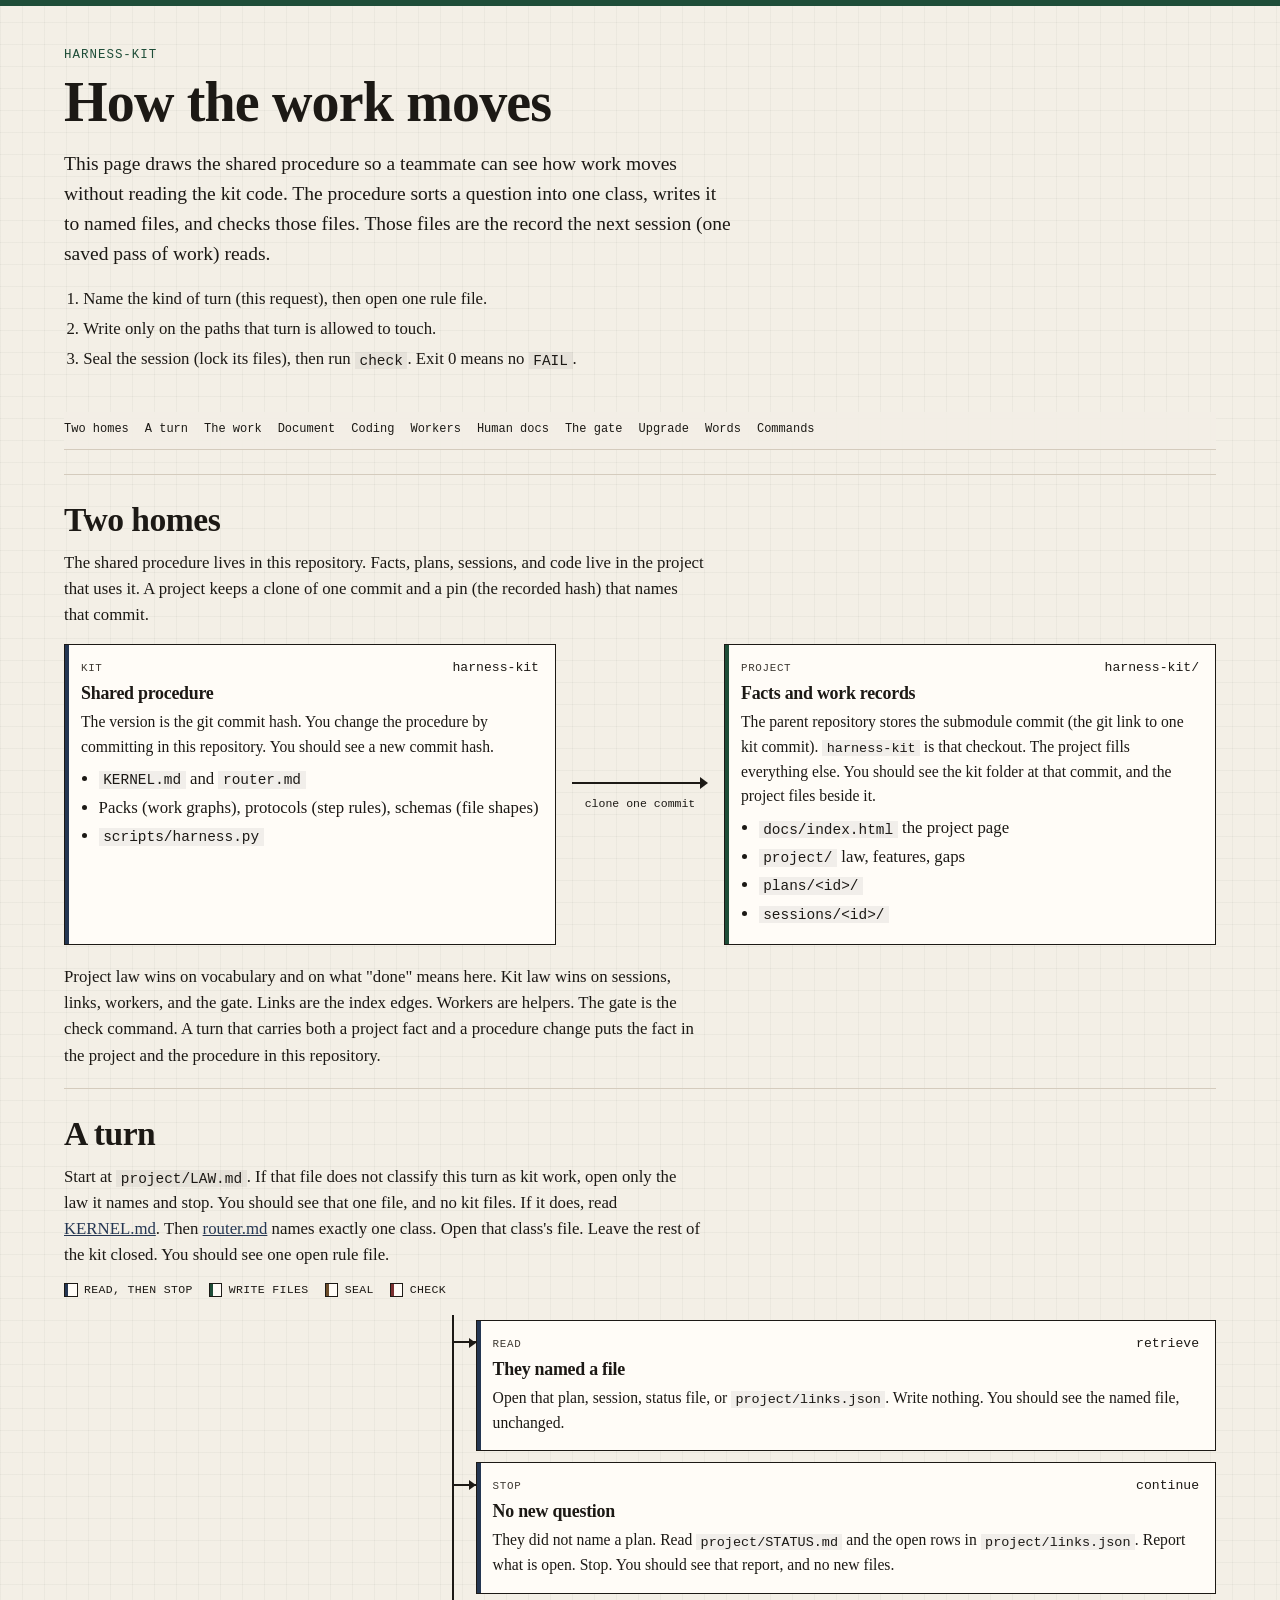
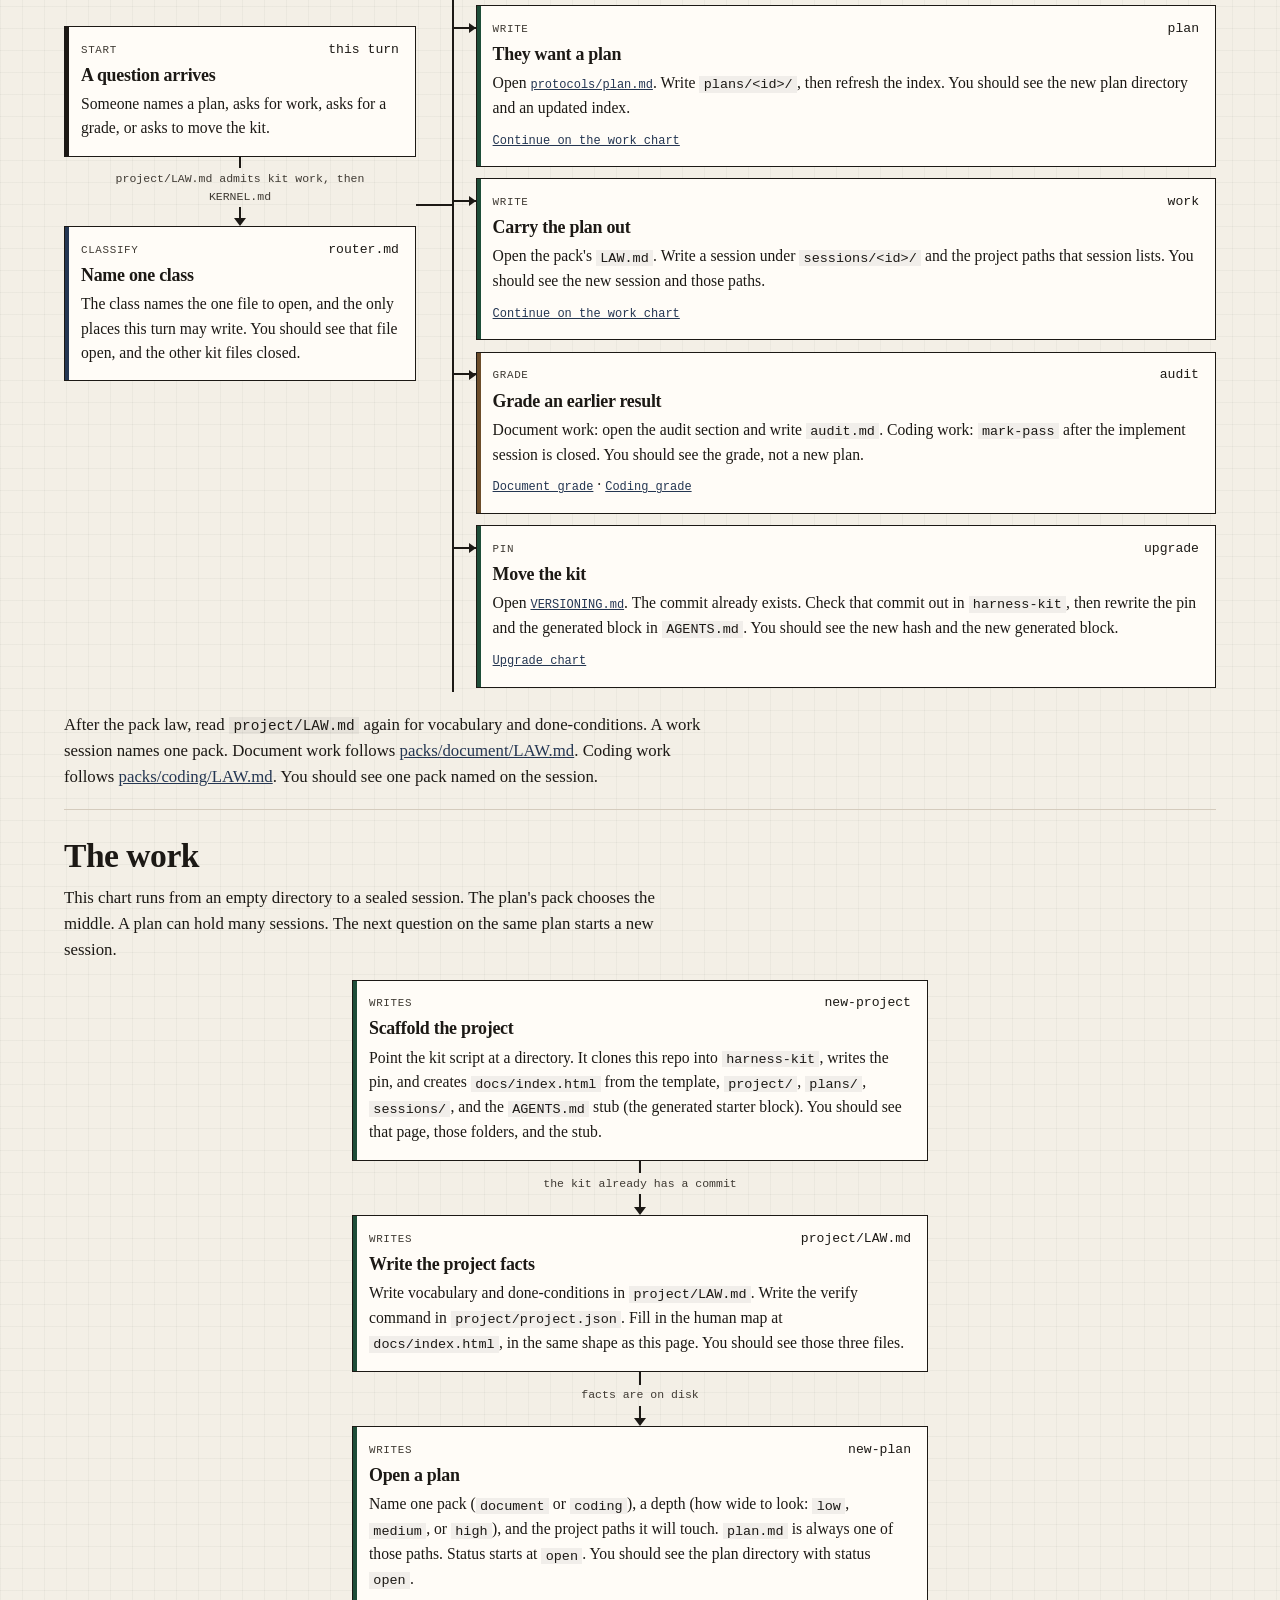
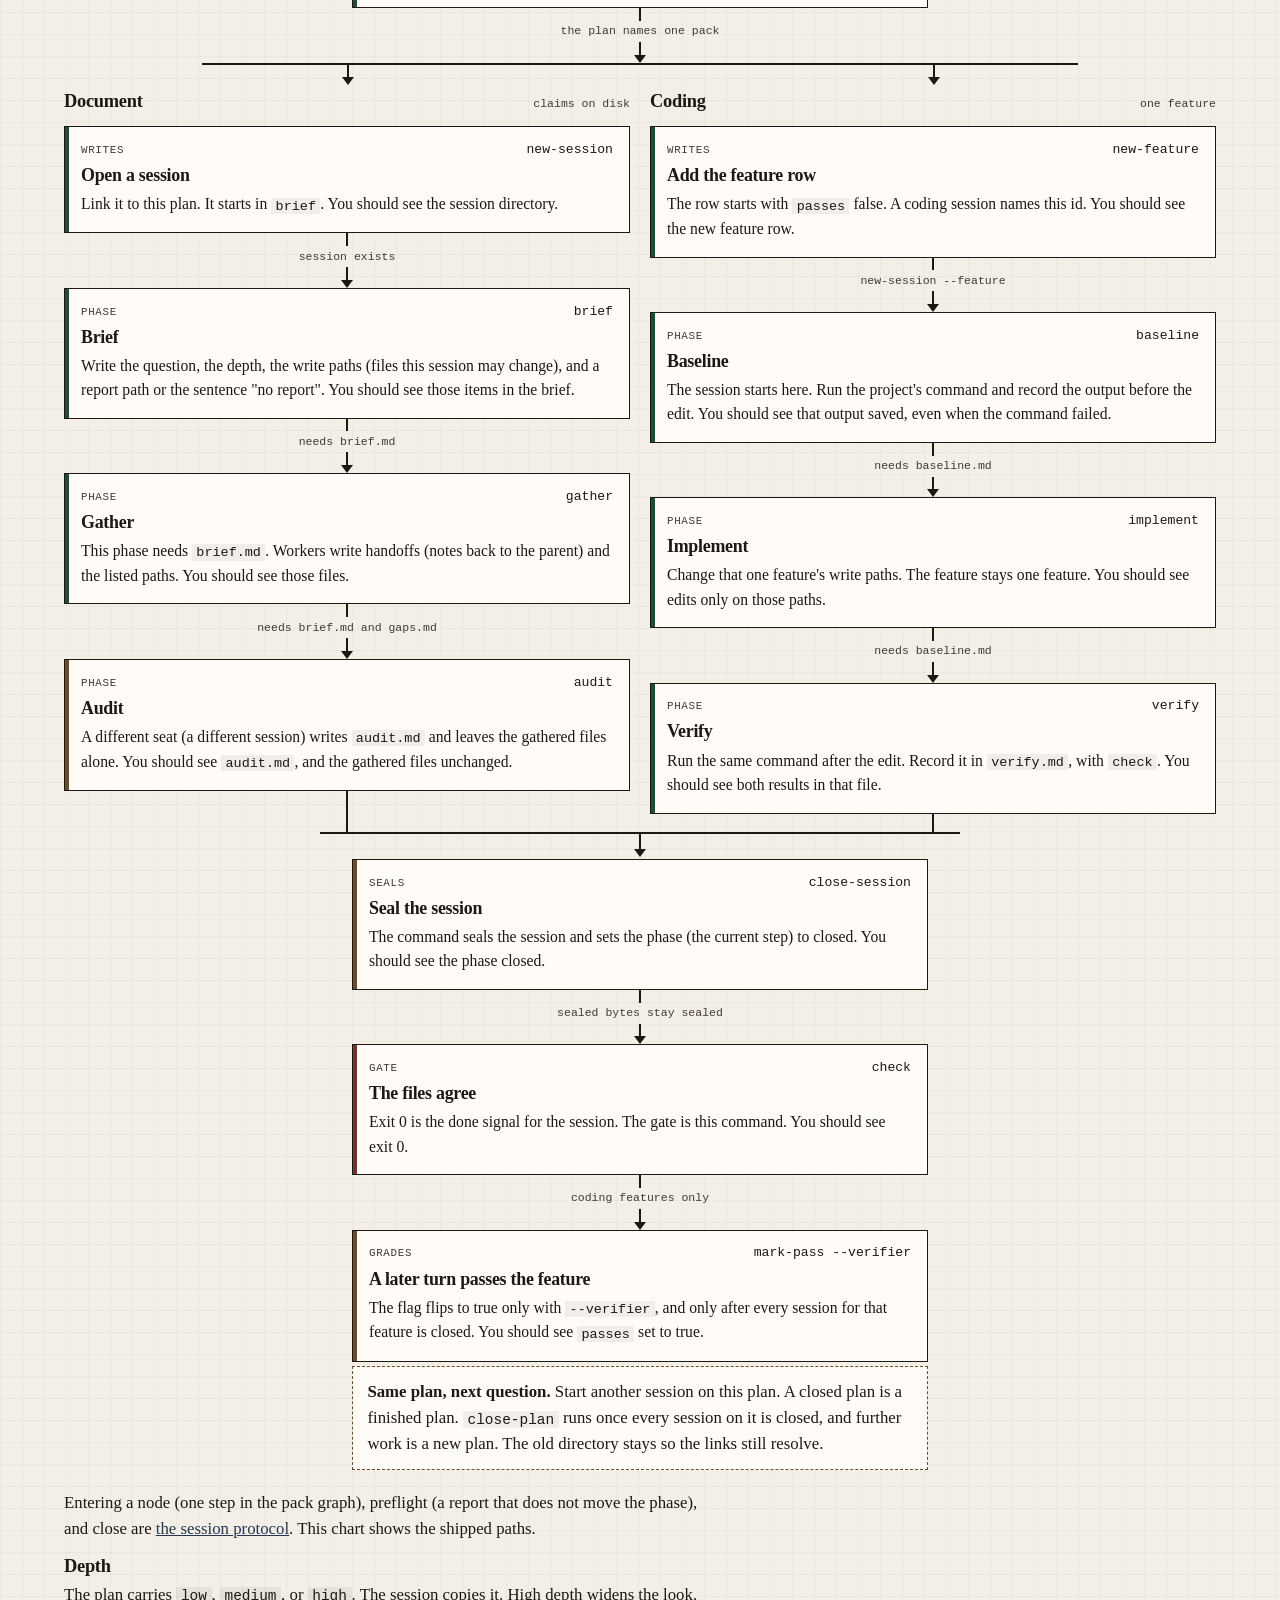
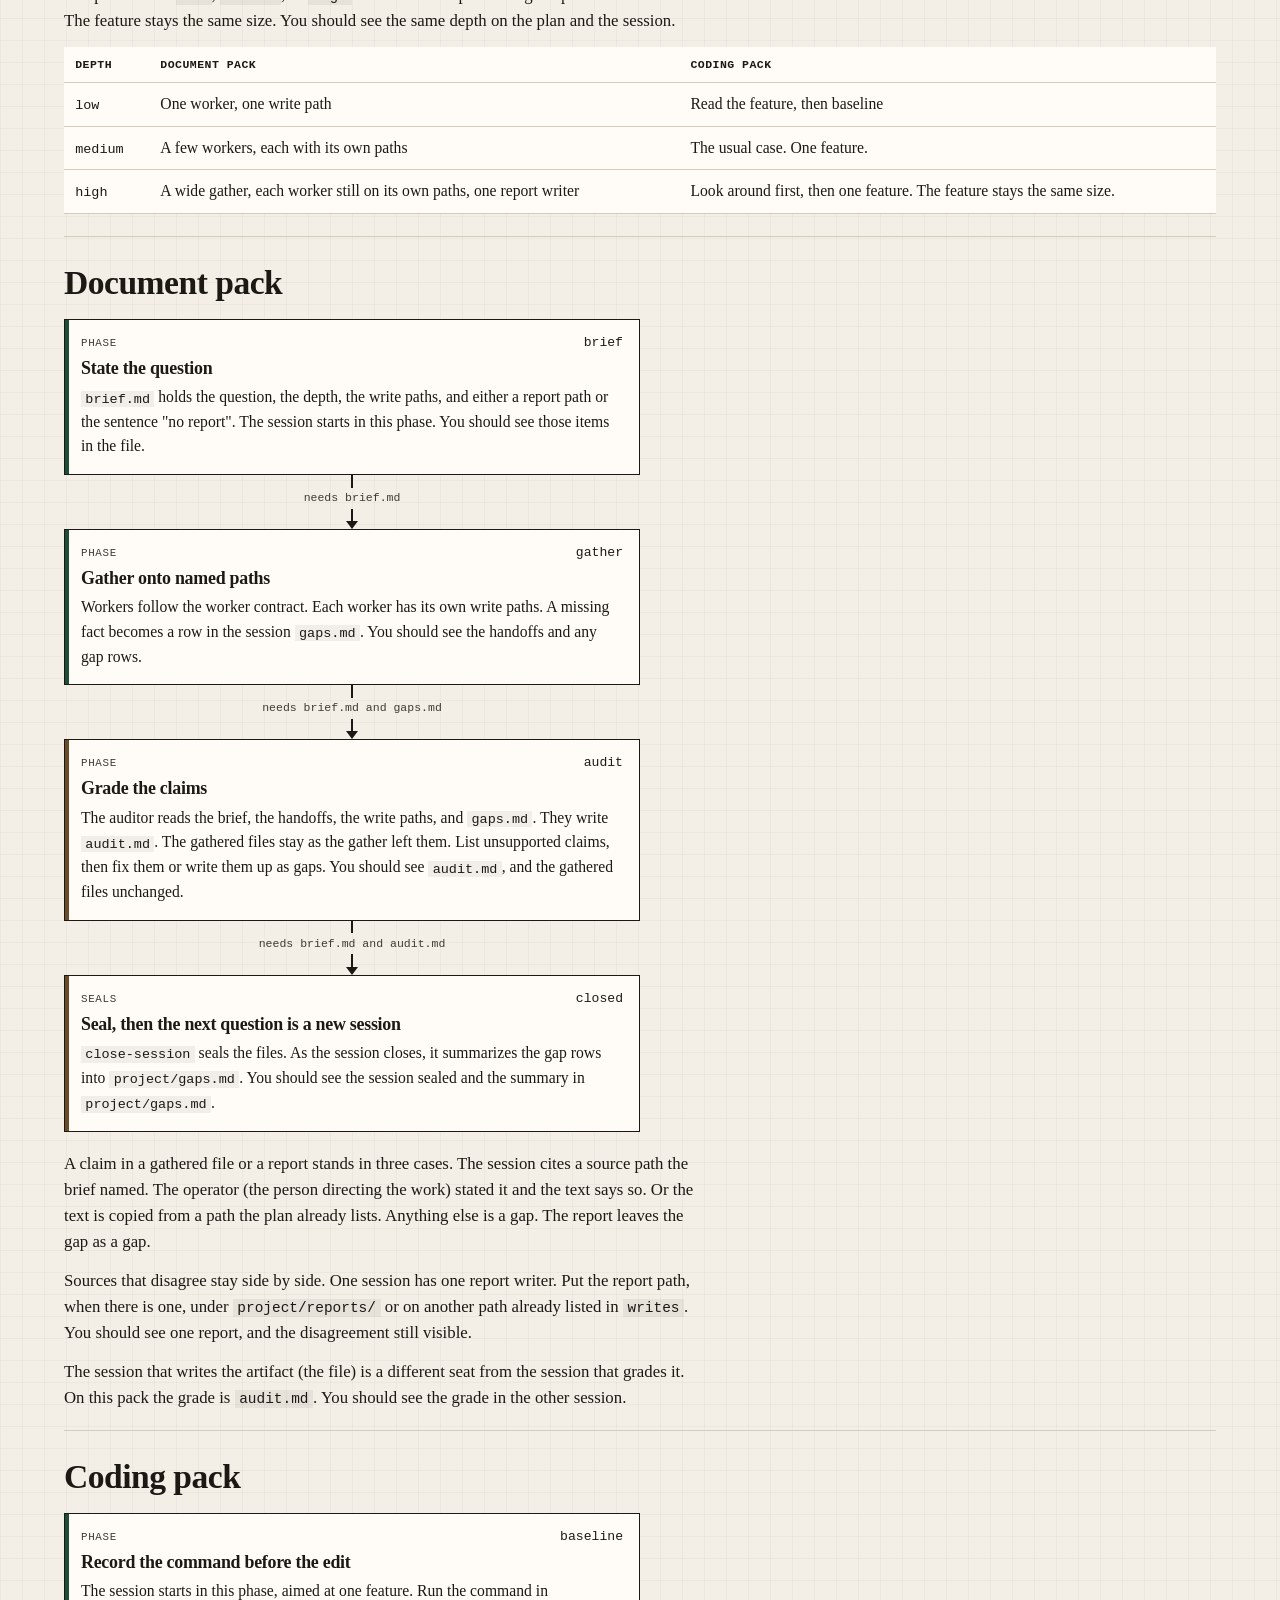
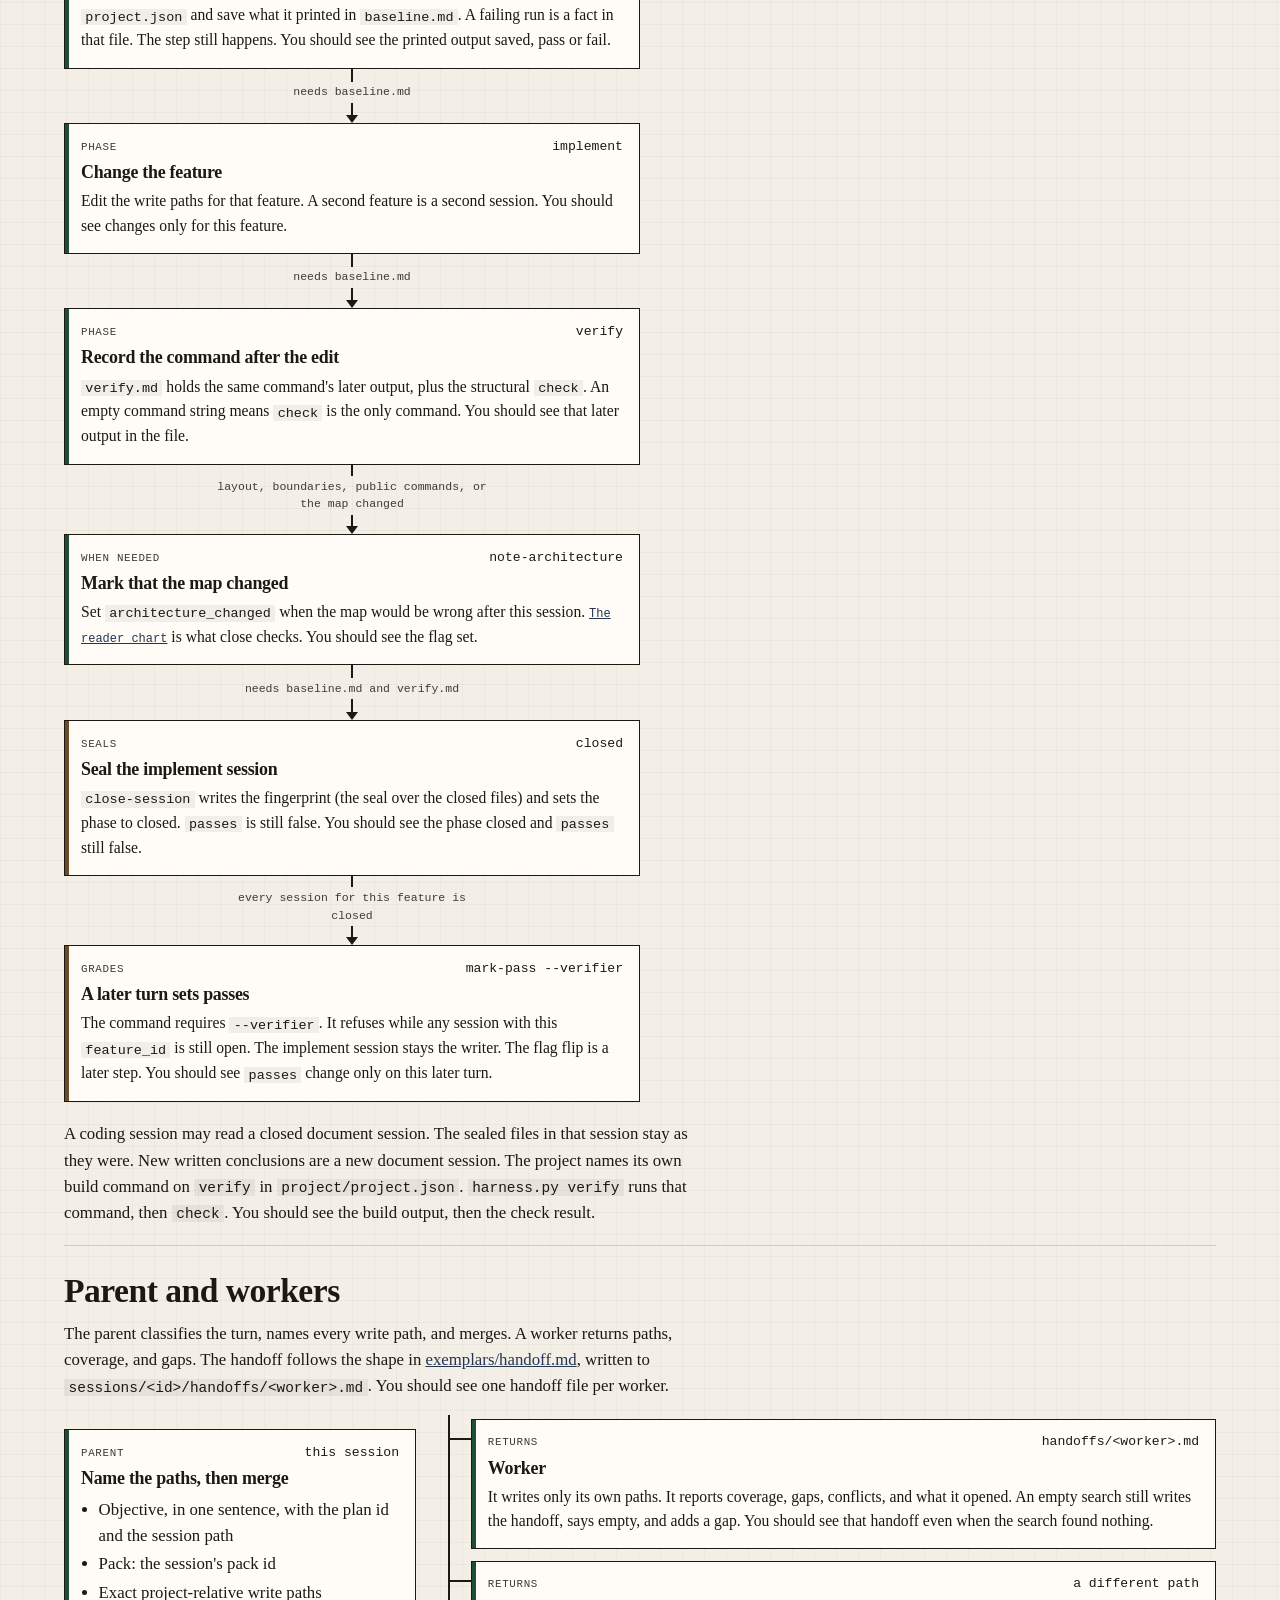
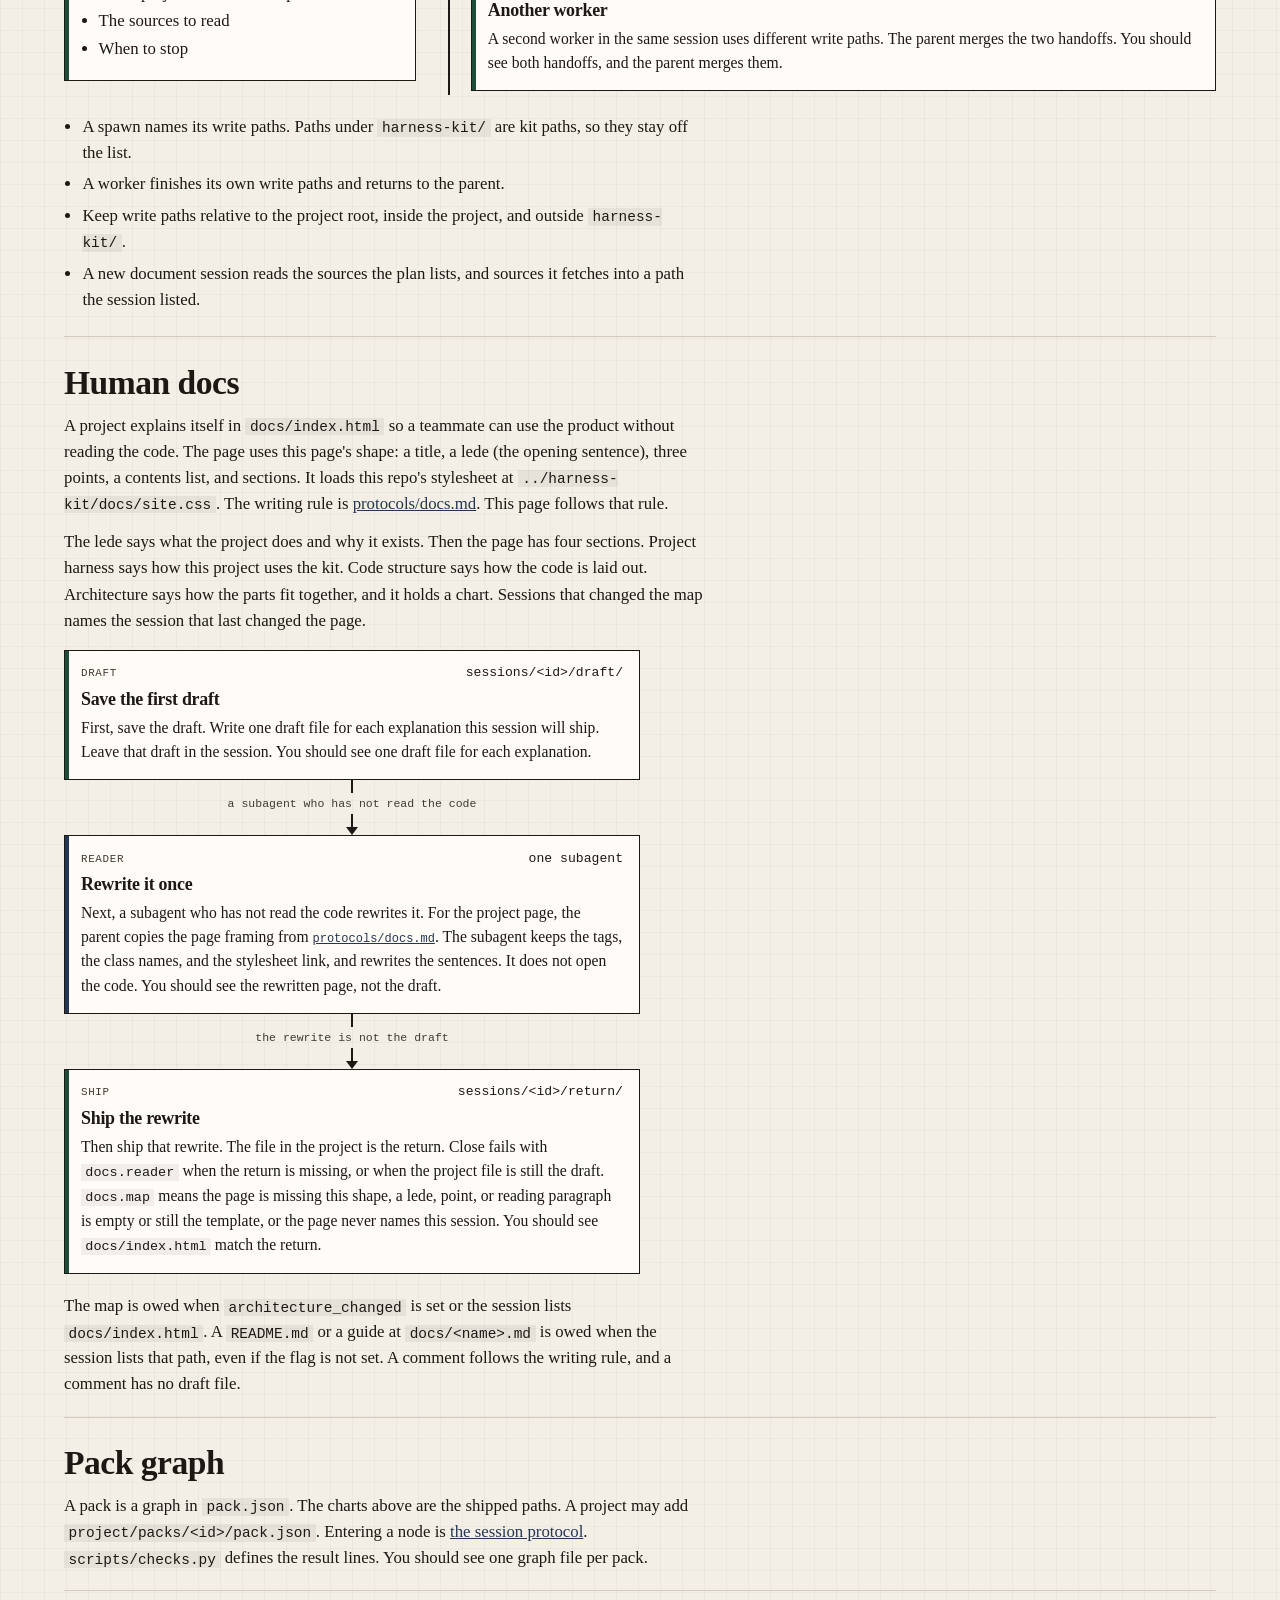
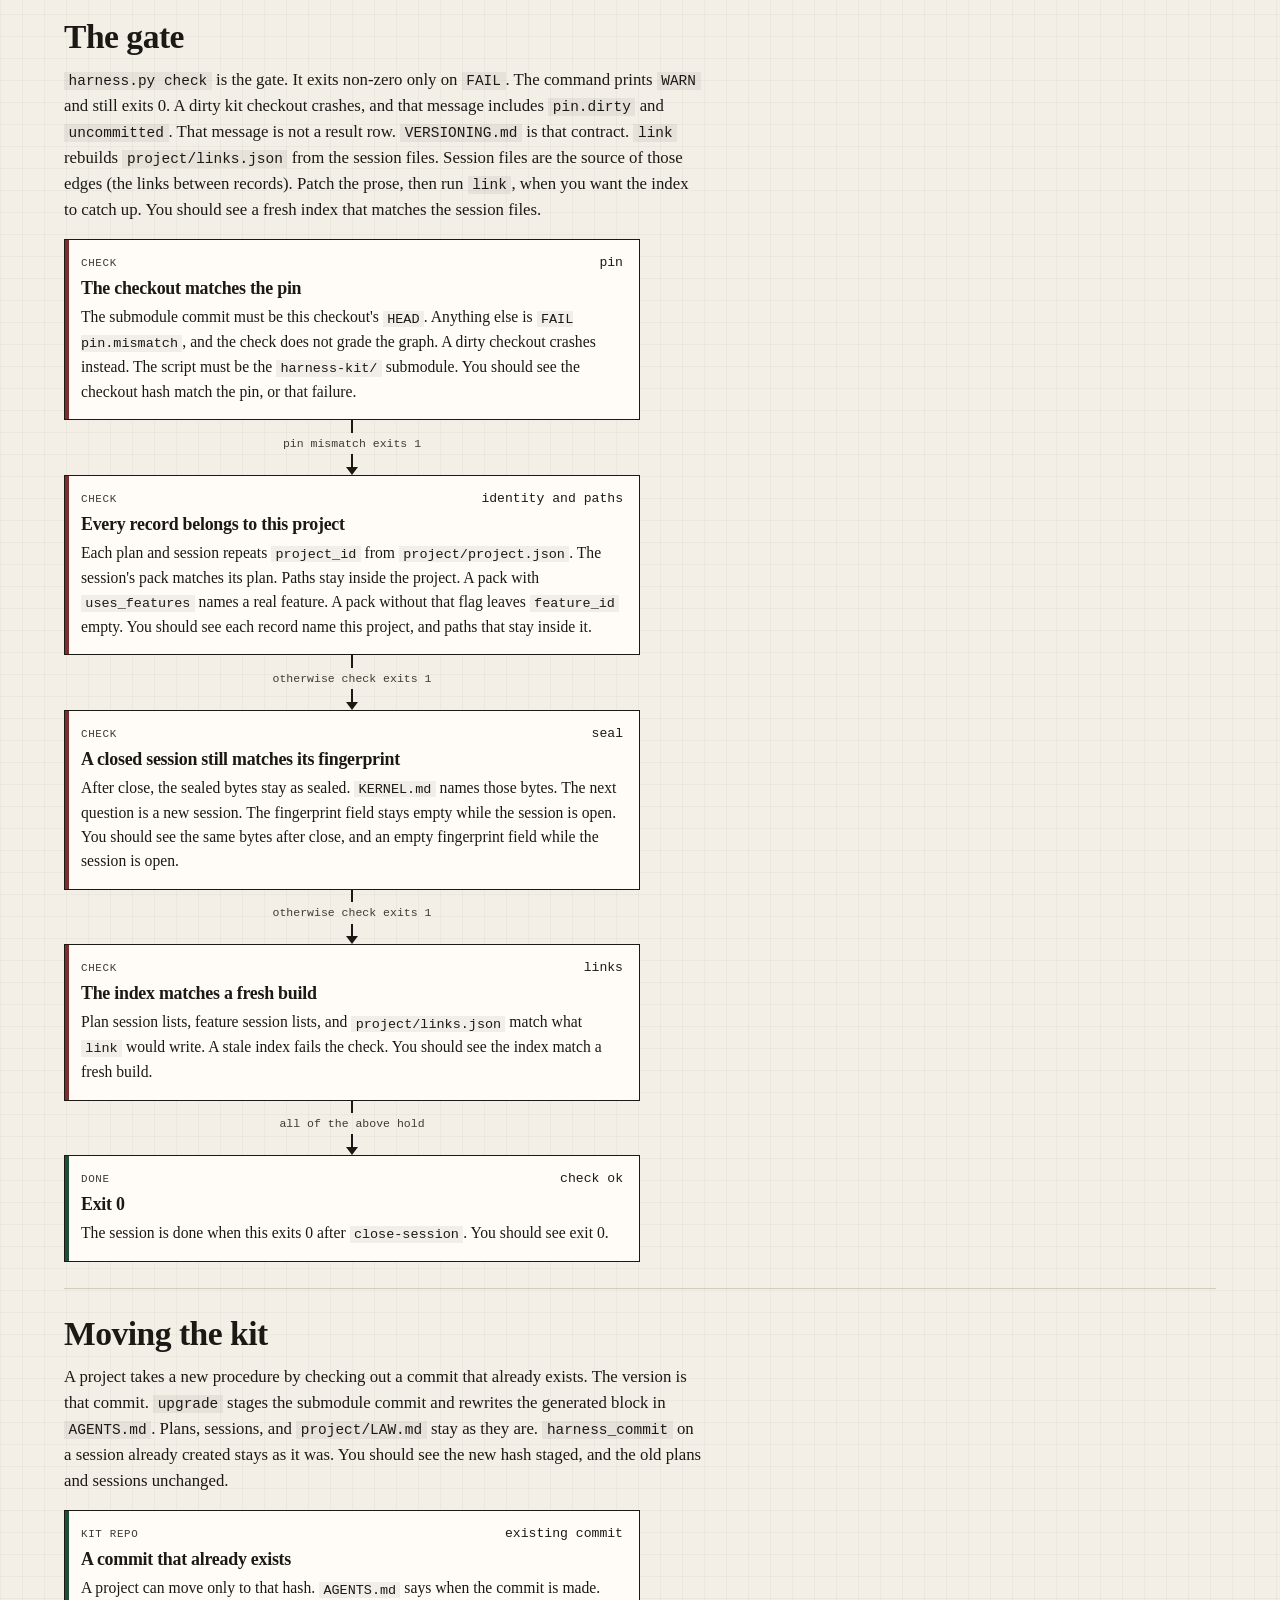
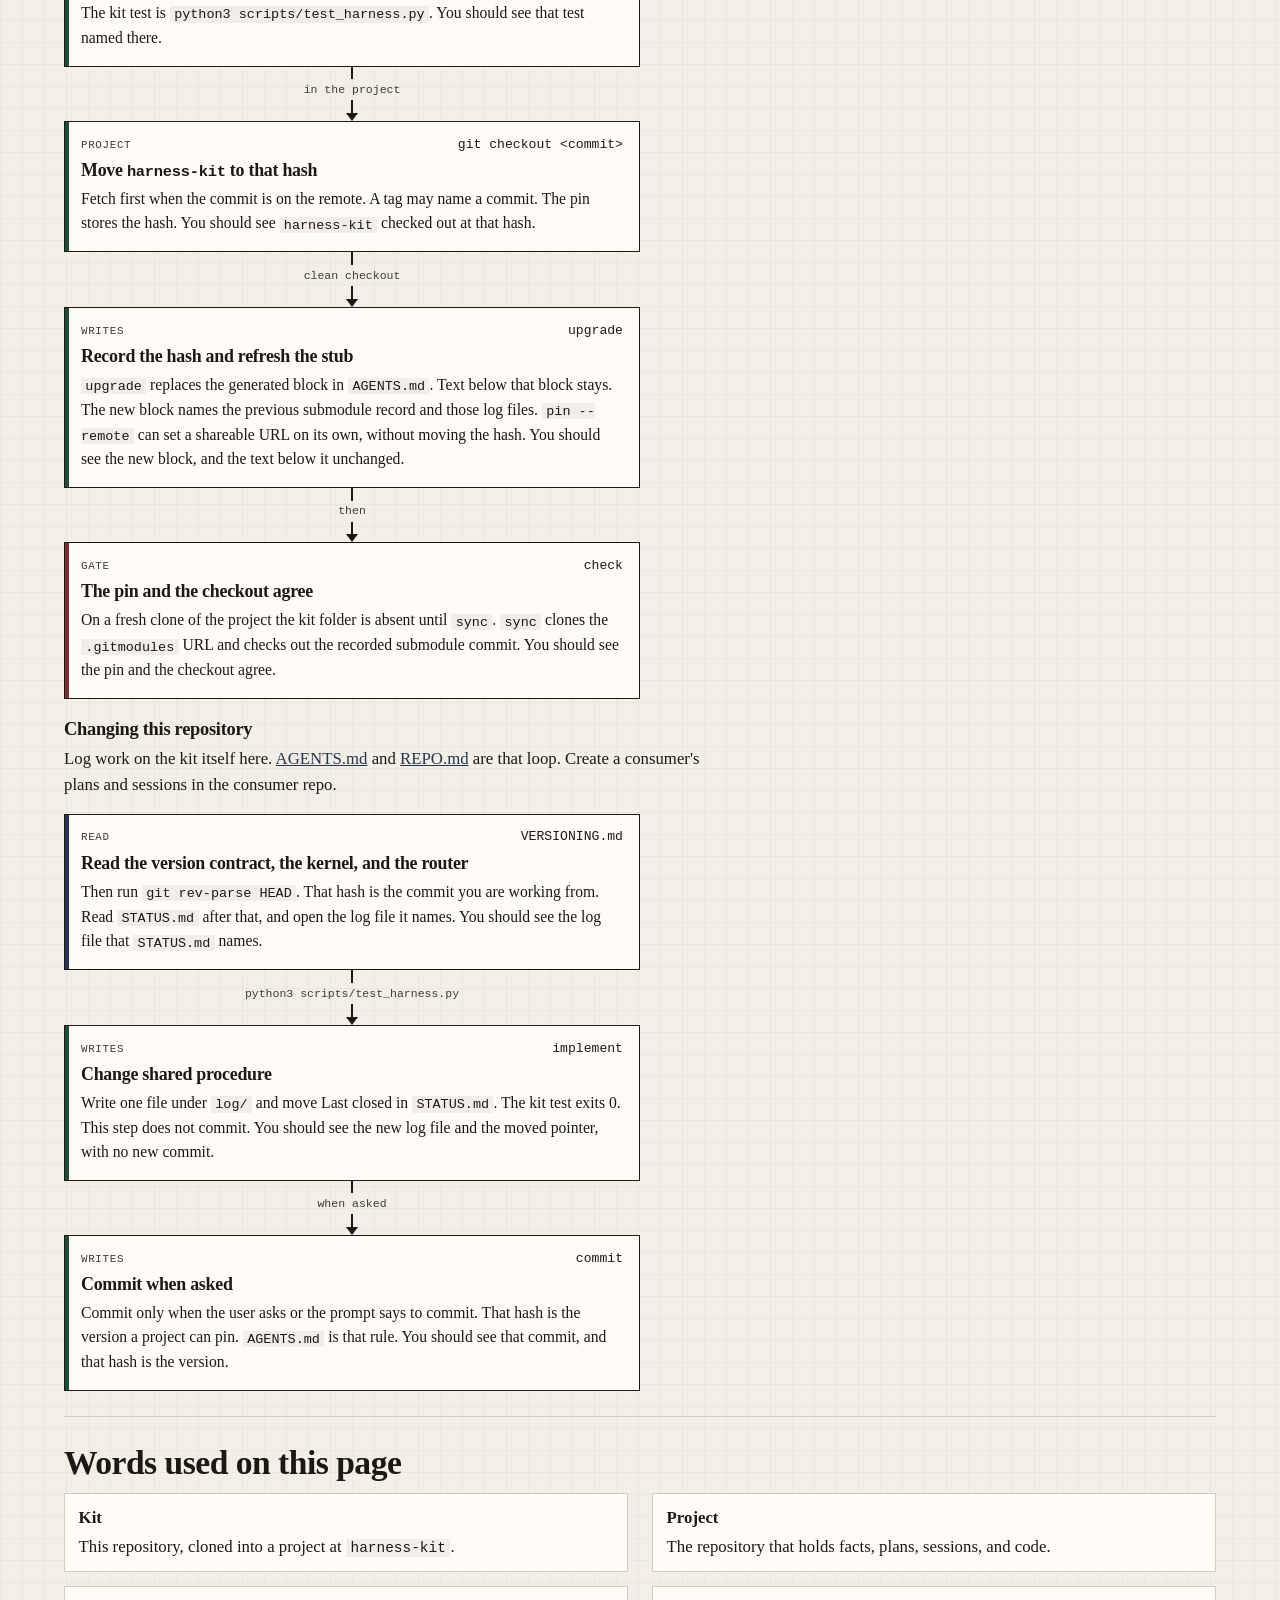
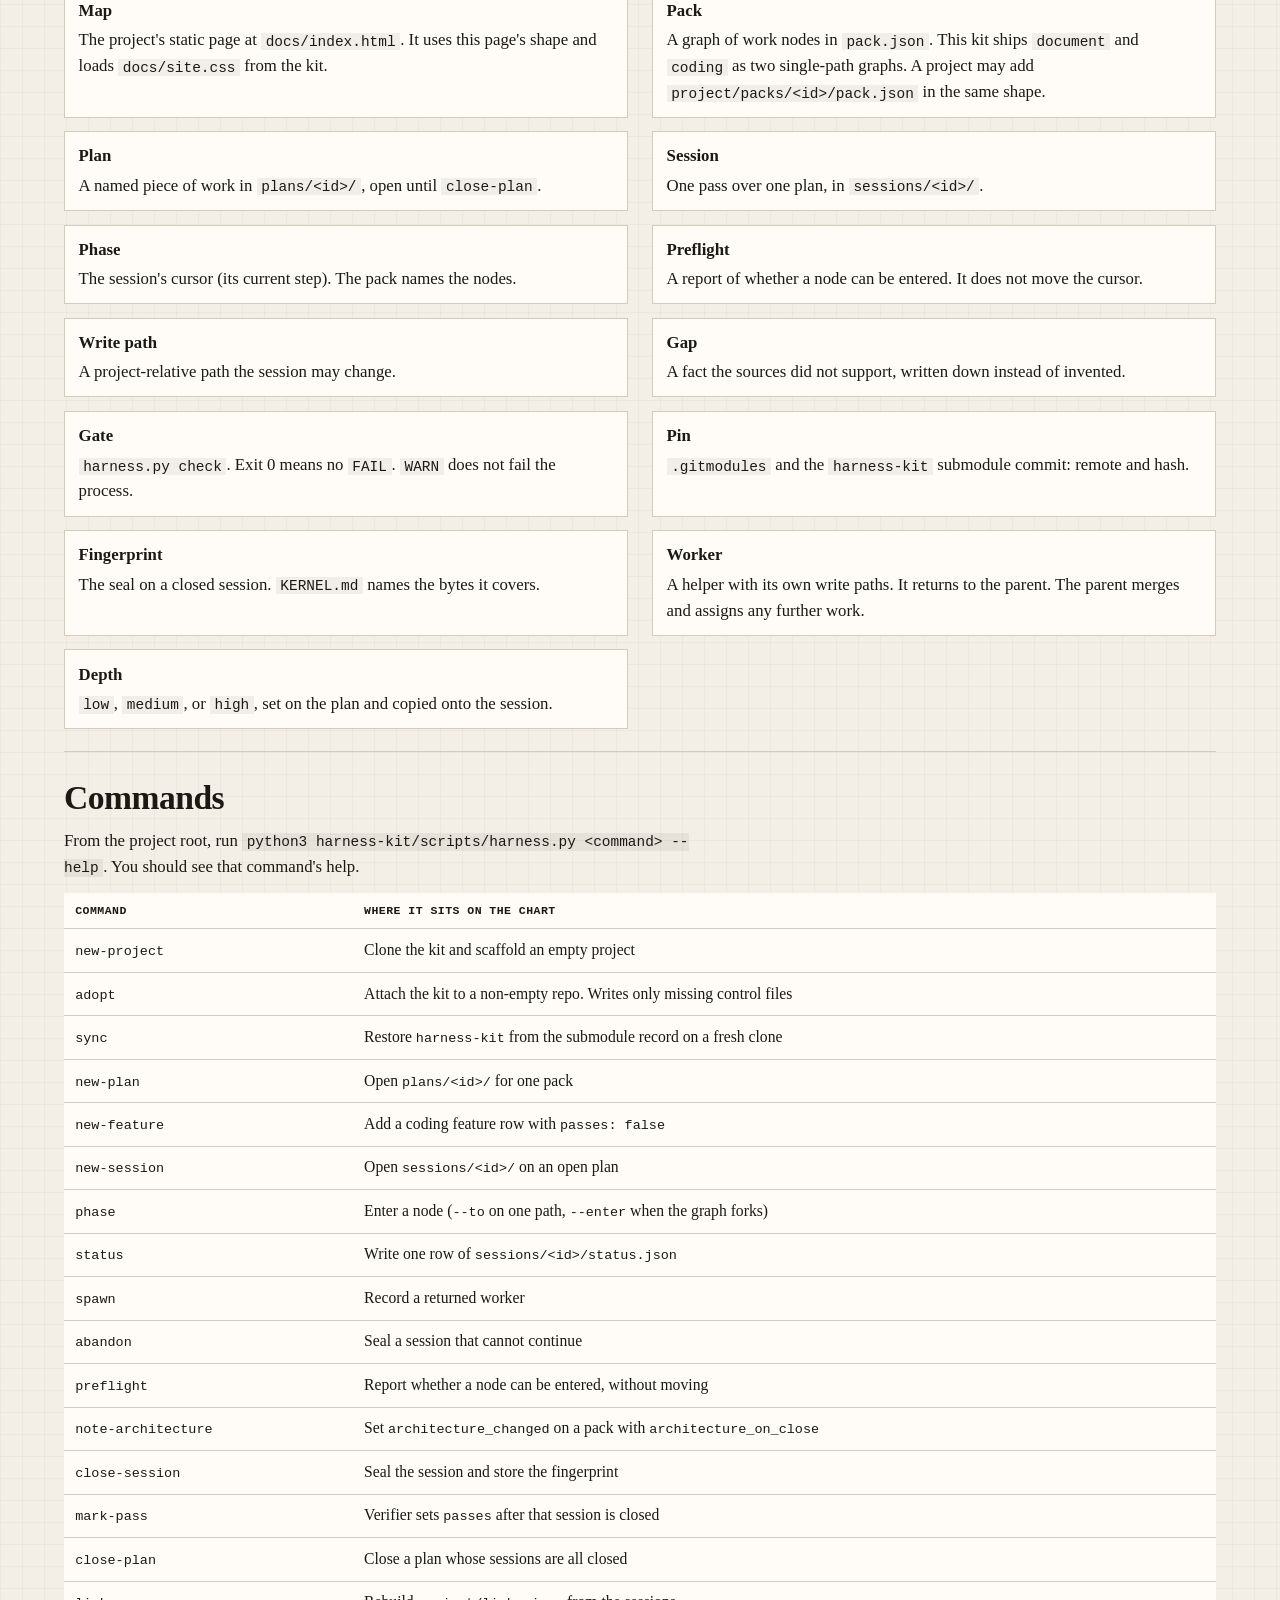
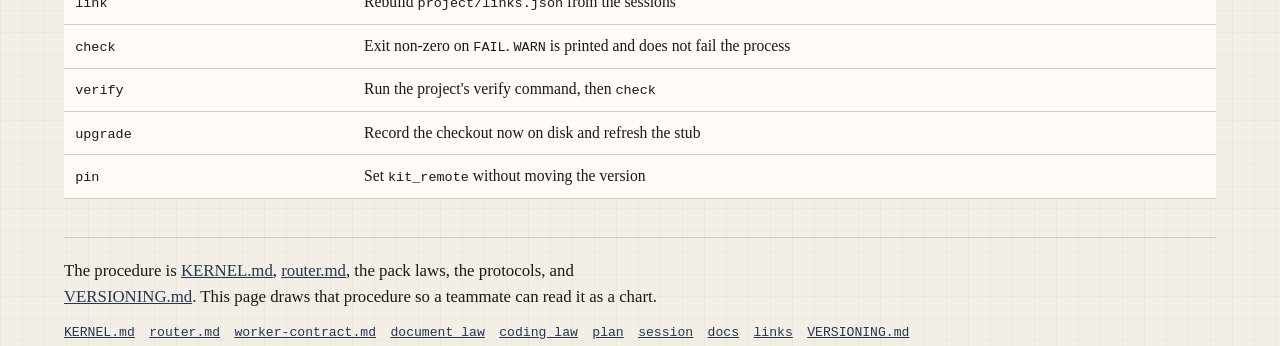
==== commit 05f66f42: "Require docs/index.html as the project map The page uses the kit site's shape and stylesheet. close-" ====
--- a/docs/index.html
+++ b/docs/index.html
@@ -61,6 +61,7 @@
             <h3>Facts and work records</h3>
             <p>The parent repository stores the submodule commit (the git link to one kit commit). <code>harness-kit</code> is that checkout. The project fills everything else. You should see the kit folder at that commit, and the project files beside it.</p>
             <ul>
+              <li><code>docs/index.html</code> the project page</li>
               <li><code>project/</code> law, features, gaps</li>
               <li><code>plans/&lt;id&gt;/</code></li>
               <li><code>sessions/&lt;id&gt;/</code></li>
@@ -158,7 +159,7 @@
             <article class="step write">
               <header><span class="kind">Writes</span><code>new-project</code></header>
               <h3>Scaffold the project</h3>
-              <p>Point the kit script at a directory. It clones this repo into <code>harness-kit</code>, writes the pin, and creates <code>project/</code>, <code>plans/</code>, <code>sessions/</code>, and the <code>AGENTS.md</code> stub (the generated starter block). You should see those folders and the stub.</p>
+              <p>Point the kit script at a directory. It clones this repo into <code>harness-kit</code>, writes the pin, and creates <code>docs/index.html</code> from the template, <code>project/</code>, <code>plans/</code>, <code>sessions/</code>, and the <code>AGENTS.md</code> stub (the generated starter block). You should see that page, those folders, and the stub.</p>
             </article>
             <div class="join" aria-hidden="true">
               <span class="shaft"></span>
@@ -169,7 +170,7 @@
             <article class="step write">
               <header><span class="kind">Writes</span><code>project/LAW.md</code></header>
               <h3>Write the project facts</h3>
-              <p>Write vocabulary and done-conditions in <code>project/LAW.md</code>. Write the verify command in <code>project/project.json</code>. Write the human map in <code>project/ARCHITECTURE.md</code>. You should see those three files.</p>
+              <p>Write vocabulary and done-conditions in <code>project/LAW.md</code>. Write the verify command in <code>project/project.json</code>. Fill in the human map at <code>docs/index.html</code>, in the same shape as this page. You should see those three files.</p>
             </article>
             <div class="join" aria-hidden="true">
               <span class="shaft"></span>
@@ -490,8 +491,8 @@
 
       <section id="human-docs">
         <h2>Human docs</h2>
-        <p class="reading">A project explains itself in <code>project/ARCHITECTURE.md</code> so a teammate can use the product without reading the code. The writing rule is <a href="../protocols/docs.md">protocols/docs.md</a>. This page follows that rule.</p>
-        <p class="reading">The map's first sentence says what the project does and why it exists. Then it has four sections. Project harness says how this project uses the kit. Code structure says how the code is laid out. Architecture says how the parts fit together. Sessions that changed the map names the session that last changed it.</p>
+        <p class="reading">A project explains itself in <code>docs/index.html</code> so a teammate can use the product without reading the code. The page uses this page's shape: a title, a lede (the opening sentence), three points, a contents list, and sections. It loads this repo's stylesheet at <code>../harness-kit/docs/site.css</code>. The writing rule is <a href="../protocols/docs.md">protocols/docs.md</a>. This page follows that rule.</p>
+        <p class="reading">The lede says what the project does and why it exists. Then the page has four sections. Project harness says how this project uses the kit. Code structure says how the code is laid out. Architecture says how the parts fit together, and it holds a chart. Sessions that changed the map names the session that last changed the page.</p>
         <div class="seq chart" role="group" aria-label="Flowchart from a draft to the shipped explanation">
           <article class="step write">
             <header><span class="kind">Draft</span><code>sessions/&lt;id&gt;/draft/</code></header>
@@ -507,7 +508,7 @@
           <article class="step read">
             <header><span class="kind">Reader</span><code>one subagent</code></header>
             <h3>Rewrite it once</h3>
-            <p>Next, a subagent who has not read the code rewrites it. The parent gives the subagent the reader role from <a href="../protocols/docs.md">protocols/docs.md</a>. The subagent does not open the code. It returns the rewritten text. You should see the rewritten text, not the draft.</p>
+            <p>Next, a subagent who has not read the code rewrites it. For the project page, the parent copies the page framing from <a href="../protocols/docs.md">protocols/docs.md</a>. The subagent keeps the tags, the class names, and the stylesheet link, and rewrites the sentences. It does not open the code. You should see the rewritten page, not the draft.</p>
           </article>
           <div class="join" aria-hidden="true">
             <span class="shaft"></span>
@@ -518,10 +519,10 @@
           <article class="step write">
             <header><span class="kind">Ship</span><code>sessions/&lt;id&gt;/return/</code></header>
             <h3>Ship the rewrite</h3>
-            <p>Then ship that rewrite. The file in the project is the return. Close fails with <code>docs.reader</code> when the return is missing, or when the project file is still the draft. <code>docs.map</code> means a heading is missing, a section is empty or still the template, or the map never names this session. You should see the project file match the return.</p>
-          </article>
-        </div>
-        <p class="reading">The map is owed when <code>architecture_changed</code> is set or the session lists <code>project/ARCHITECTURE.md</code>. A <code>README.md</code> or a guide at <code>docs/&lt;name&gt;.md</code> is owed when the session lists that path, even if the flag is not set. A comment follows the writing rule, and a comment has no draft file.</p>
+            <p>Then ship that rewrite. The file in the project is the return. Close fails with <code>docs.reader</code> when the return is missing, or when the project file is still the draft. <code>docs.map</code> means the page is missing this shape, a lede, point, or reading paragraph is empty or still the template, or the page never names this session. You should see <code>docs/index.html</code> match the return.</p>
+          </article>
+        </div>
+        <p class="reading">The map is owed when <code>architecture_changed</code> is set or the session lists <code>docs/index.html</code>. A <code>README.md</code> or a guide at <code>docs/&lt;name&gt;.md</code> is owed when the session lists that path, even if the flag is not set. A comment follows the writing rule, and a comment has no draft file.</p>
       </section>
 
       <section id="graph">
@@ -671,6 +672,10 @@
           <div>
             <dt>Project</dt>
             <dd>The repository that holds facts, plans, sessions, and code.</dd>
+          </div>
+          <div>
+            <dt>Map</dt>
+            <dd>The project's static page at <code>docs/index.html</code>. It uses this page's shape and loads <code>docs/site.css</code> from the kit.</dd>
           </div>
           <div>
             <dt>Pack</dt>
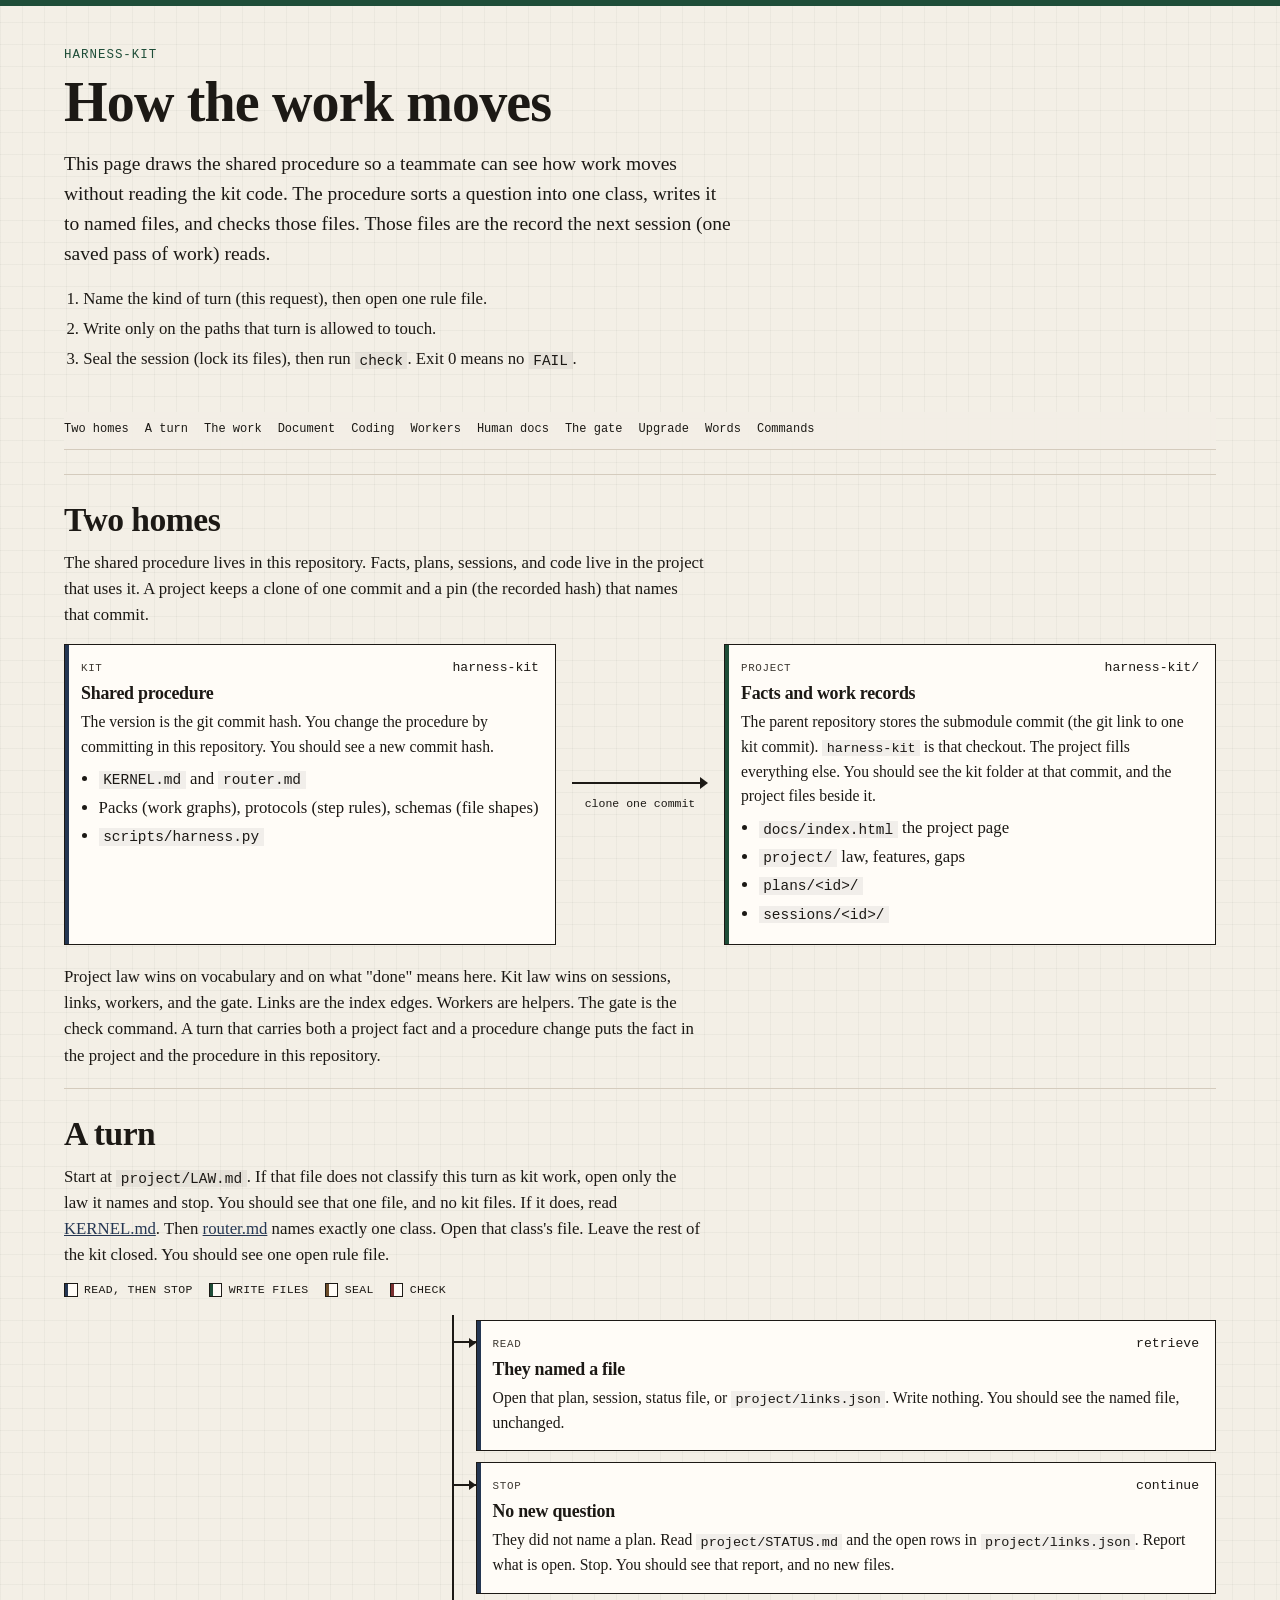
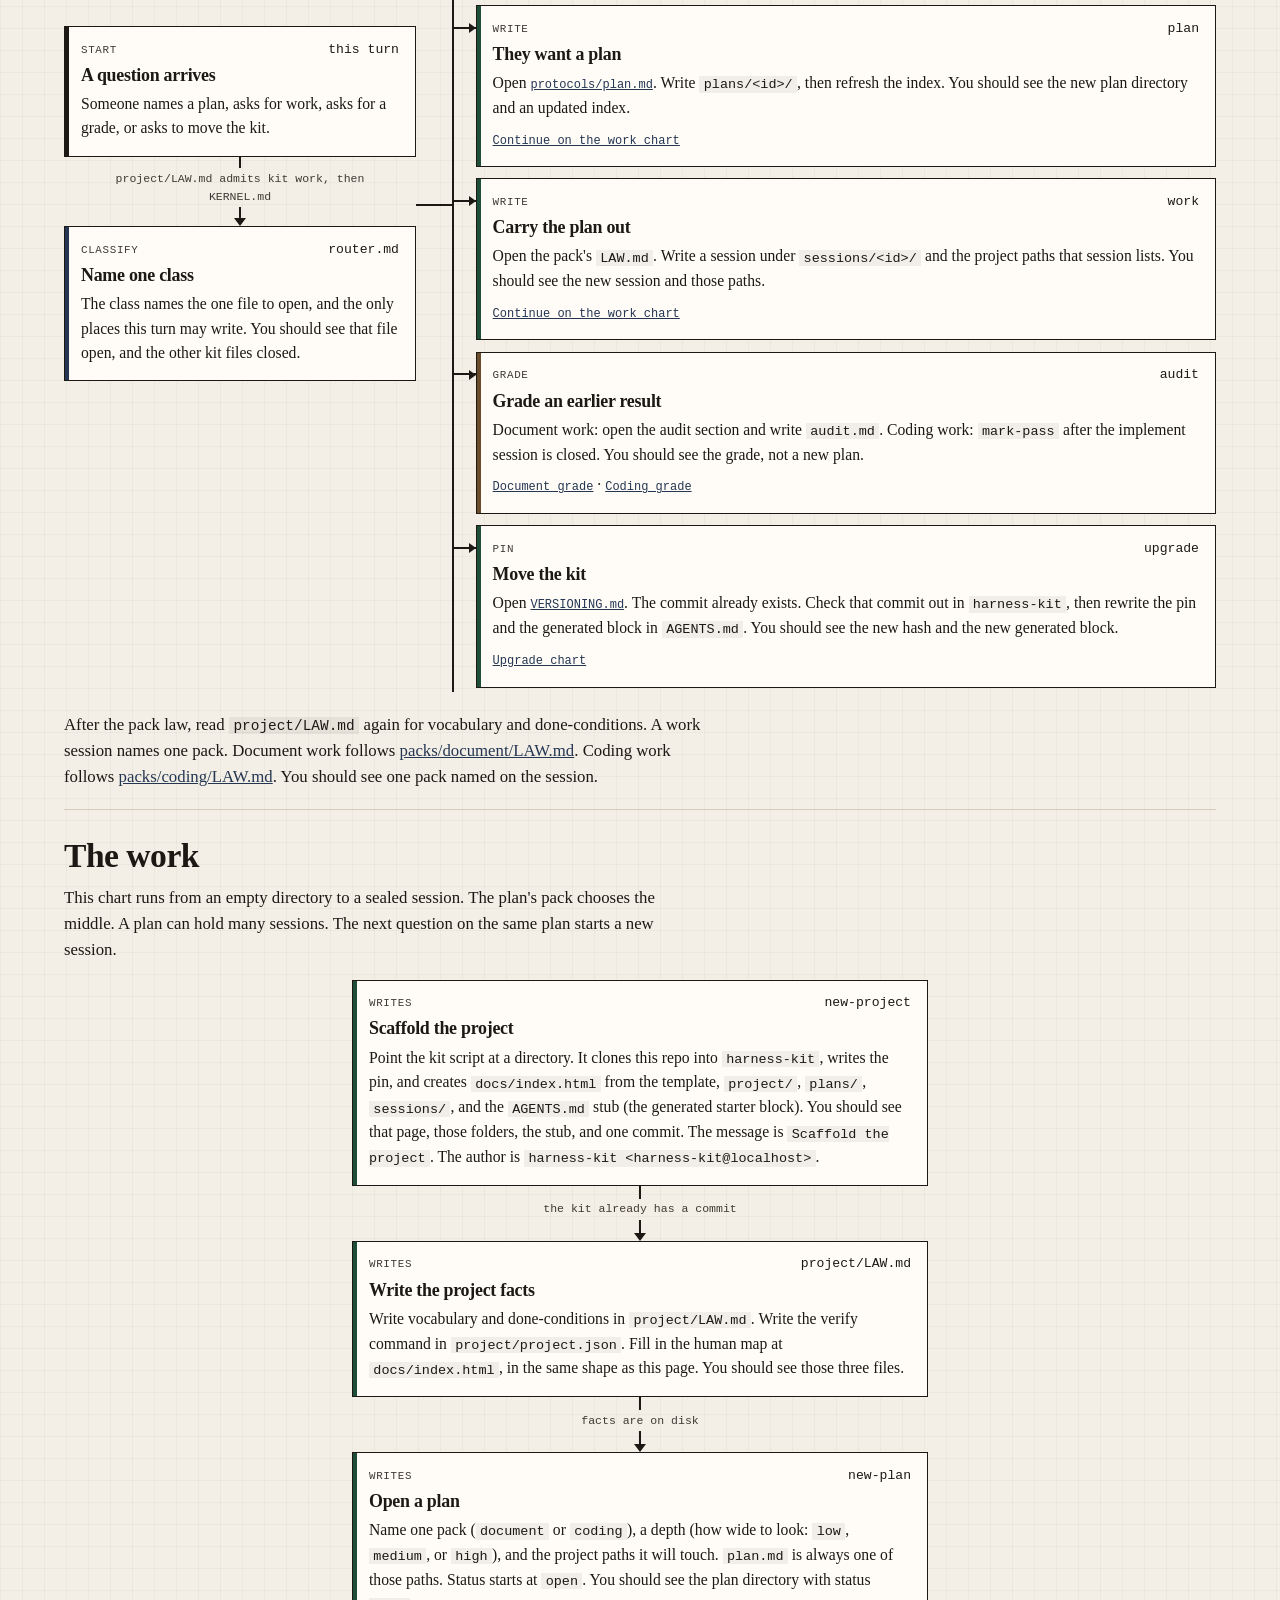
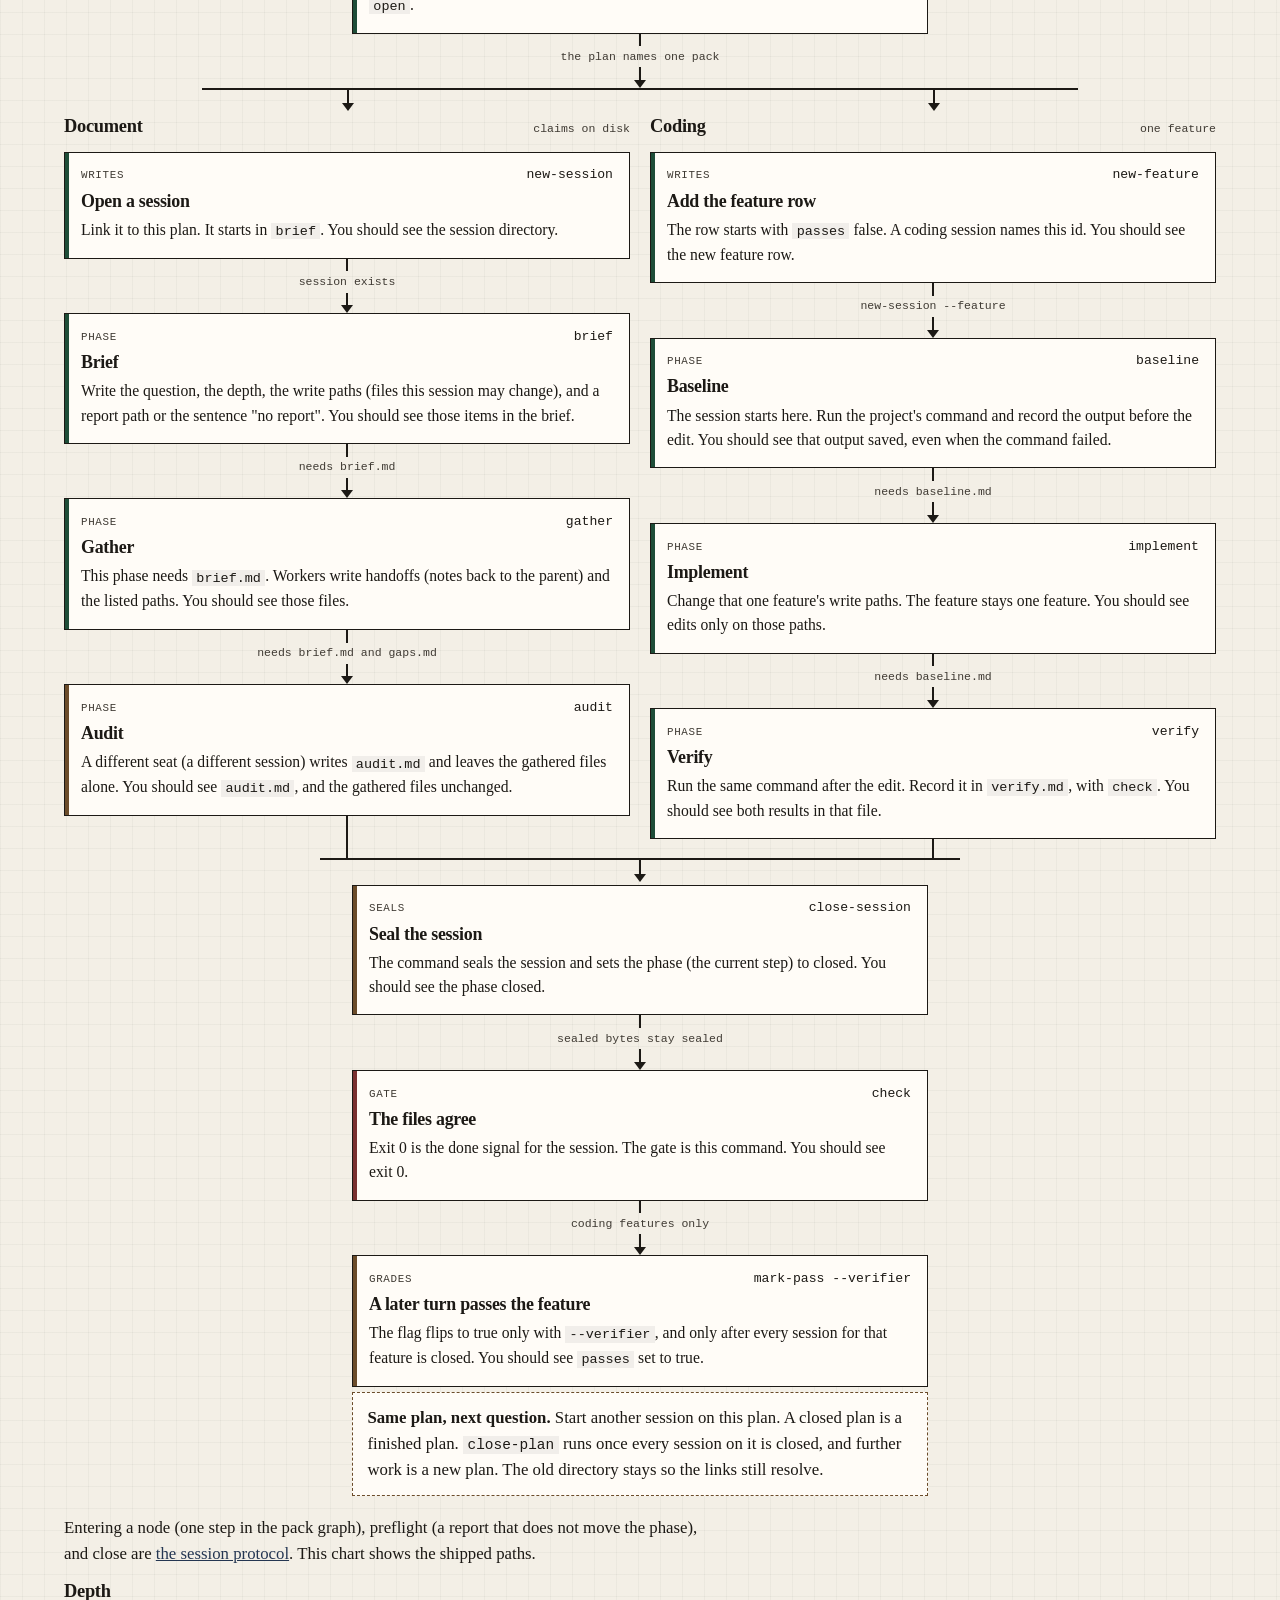
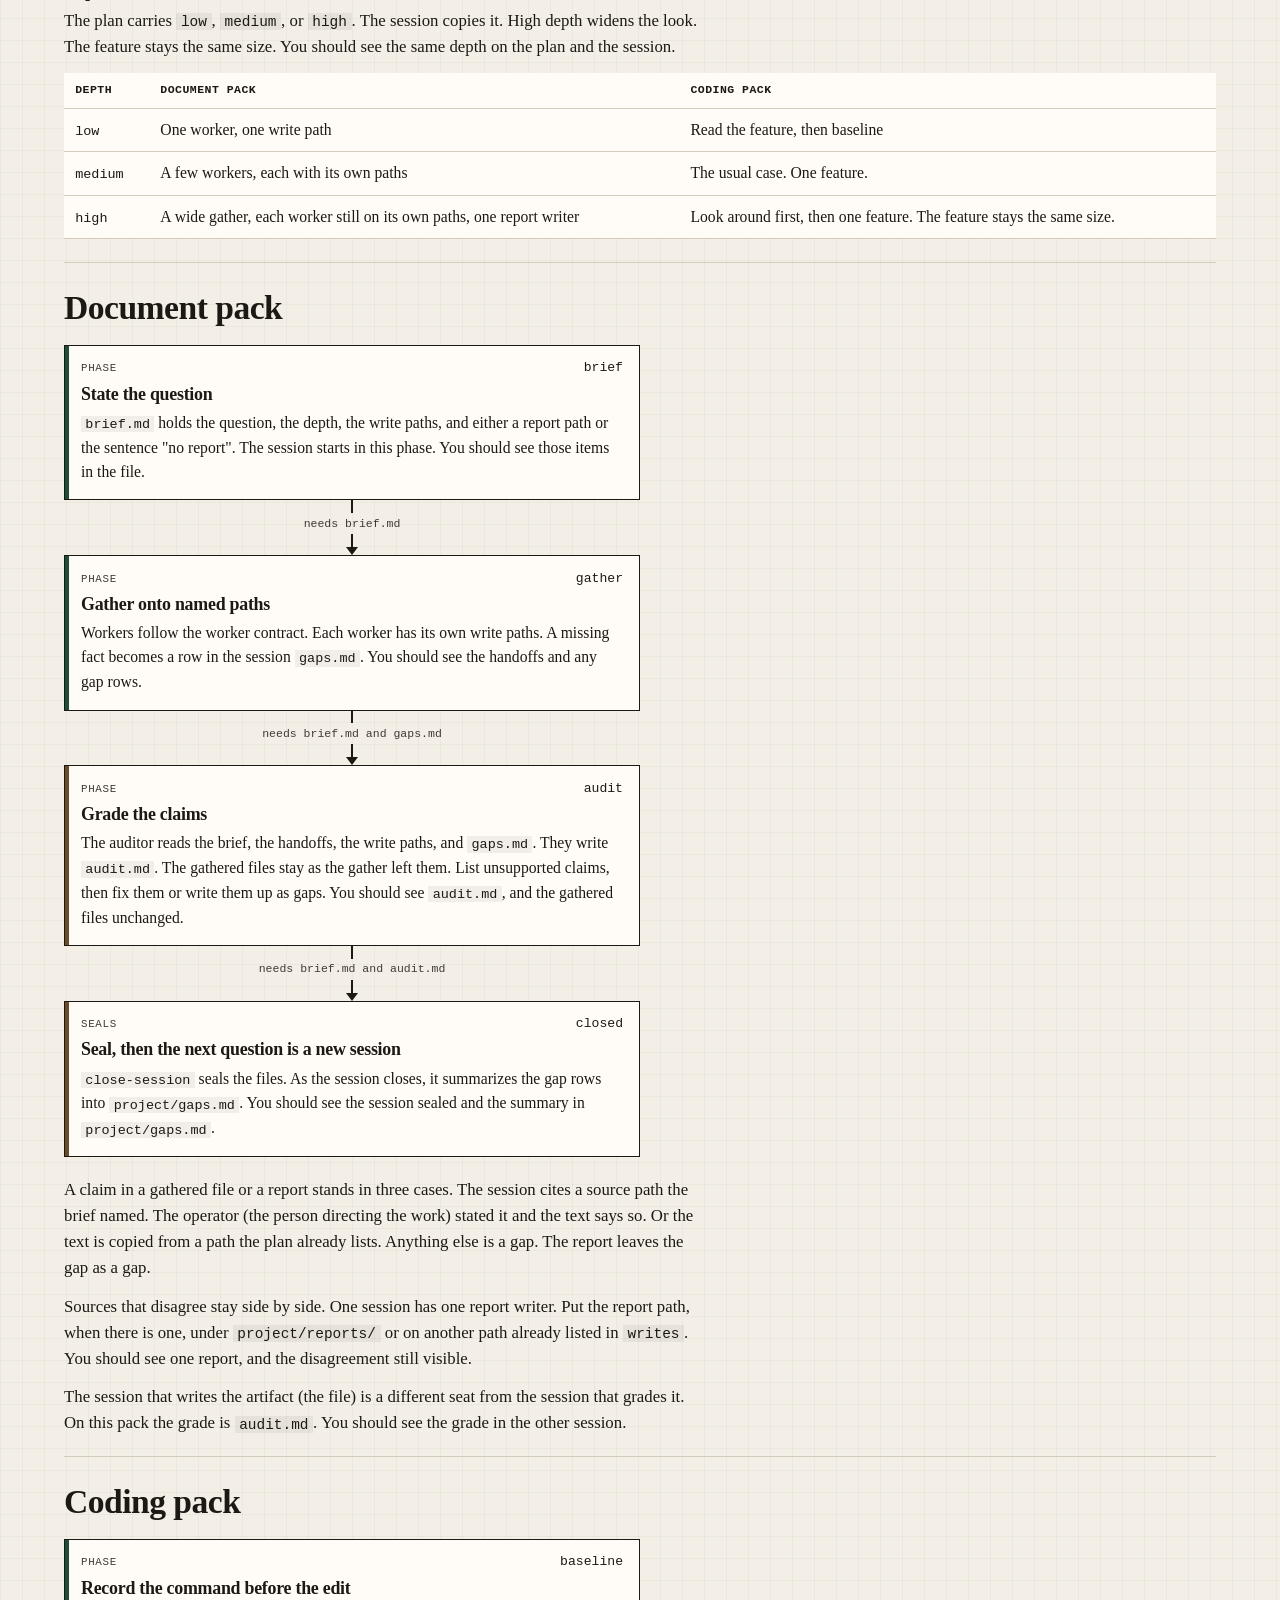
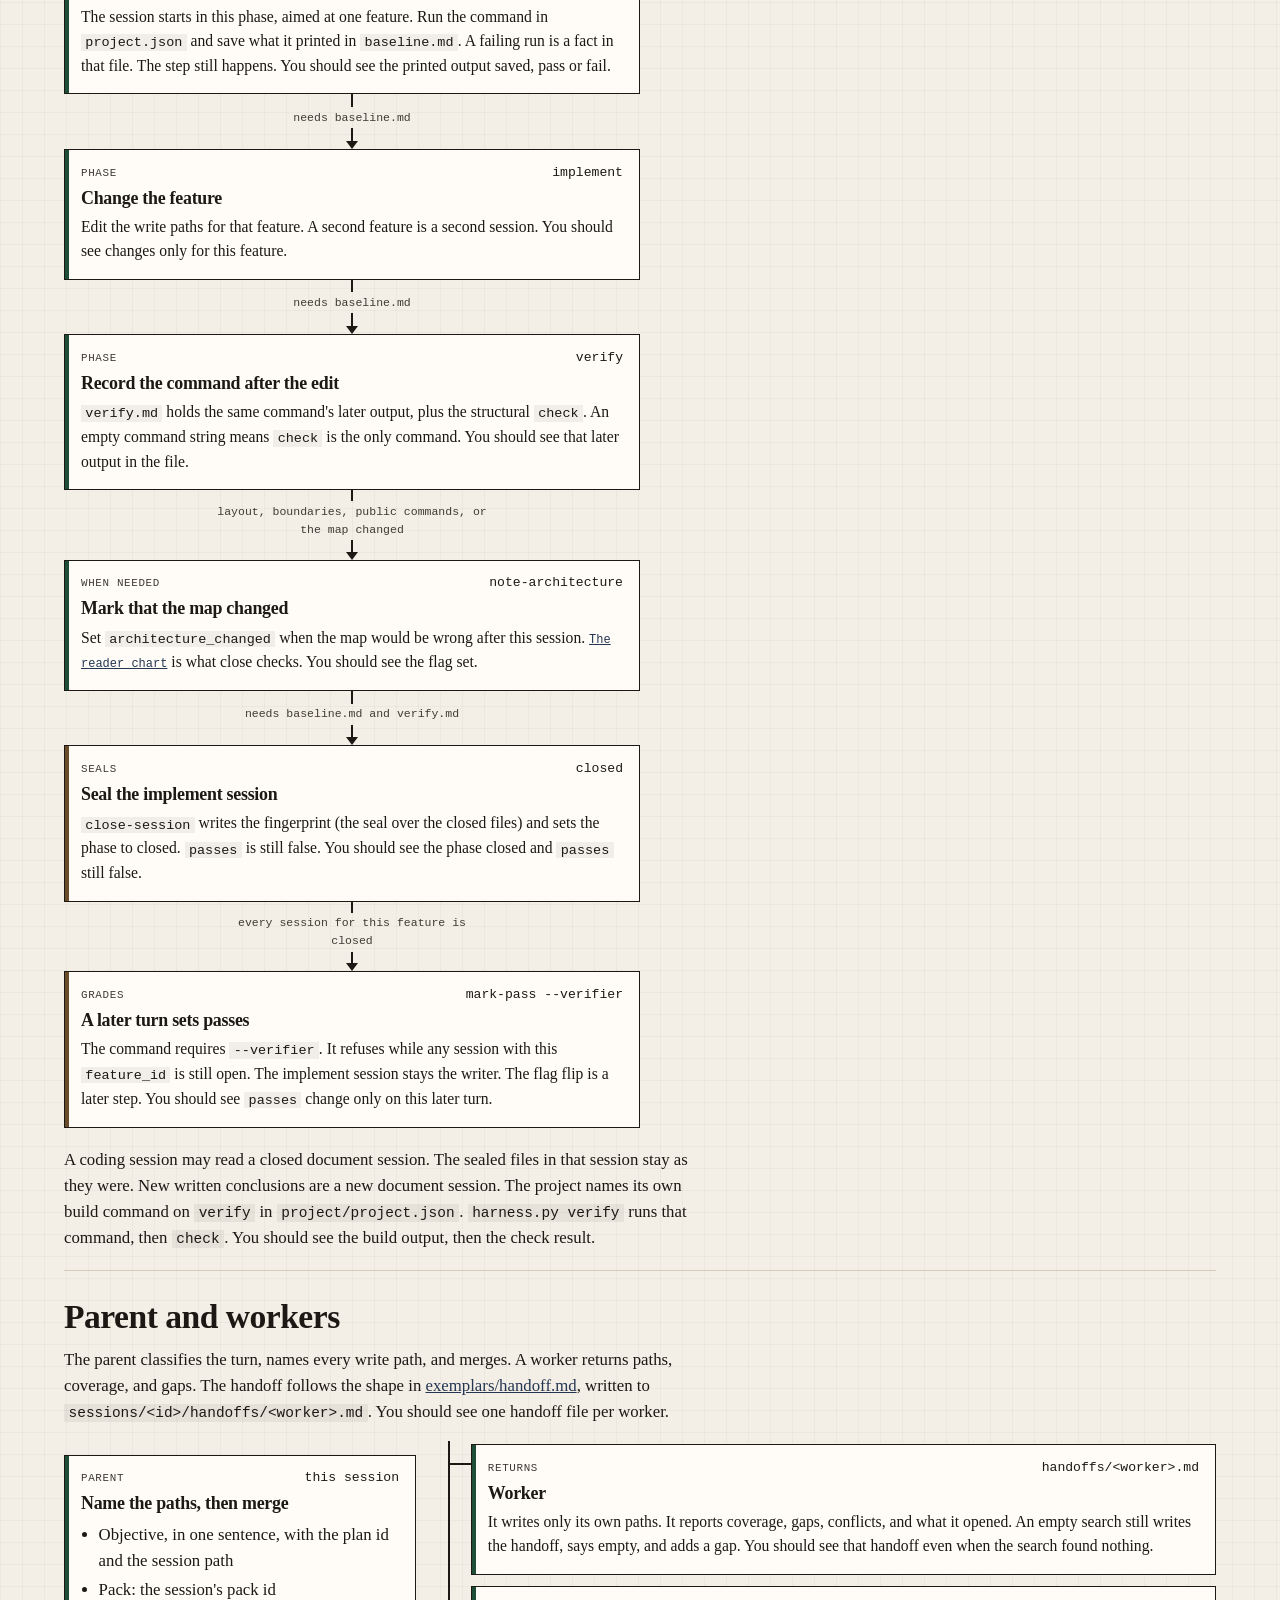
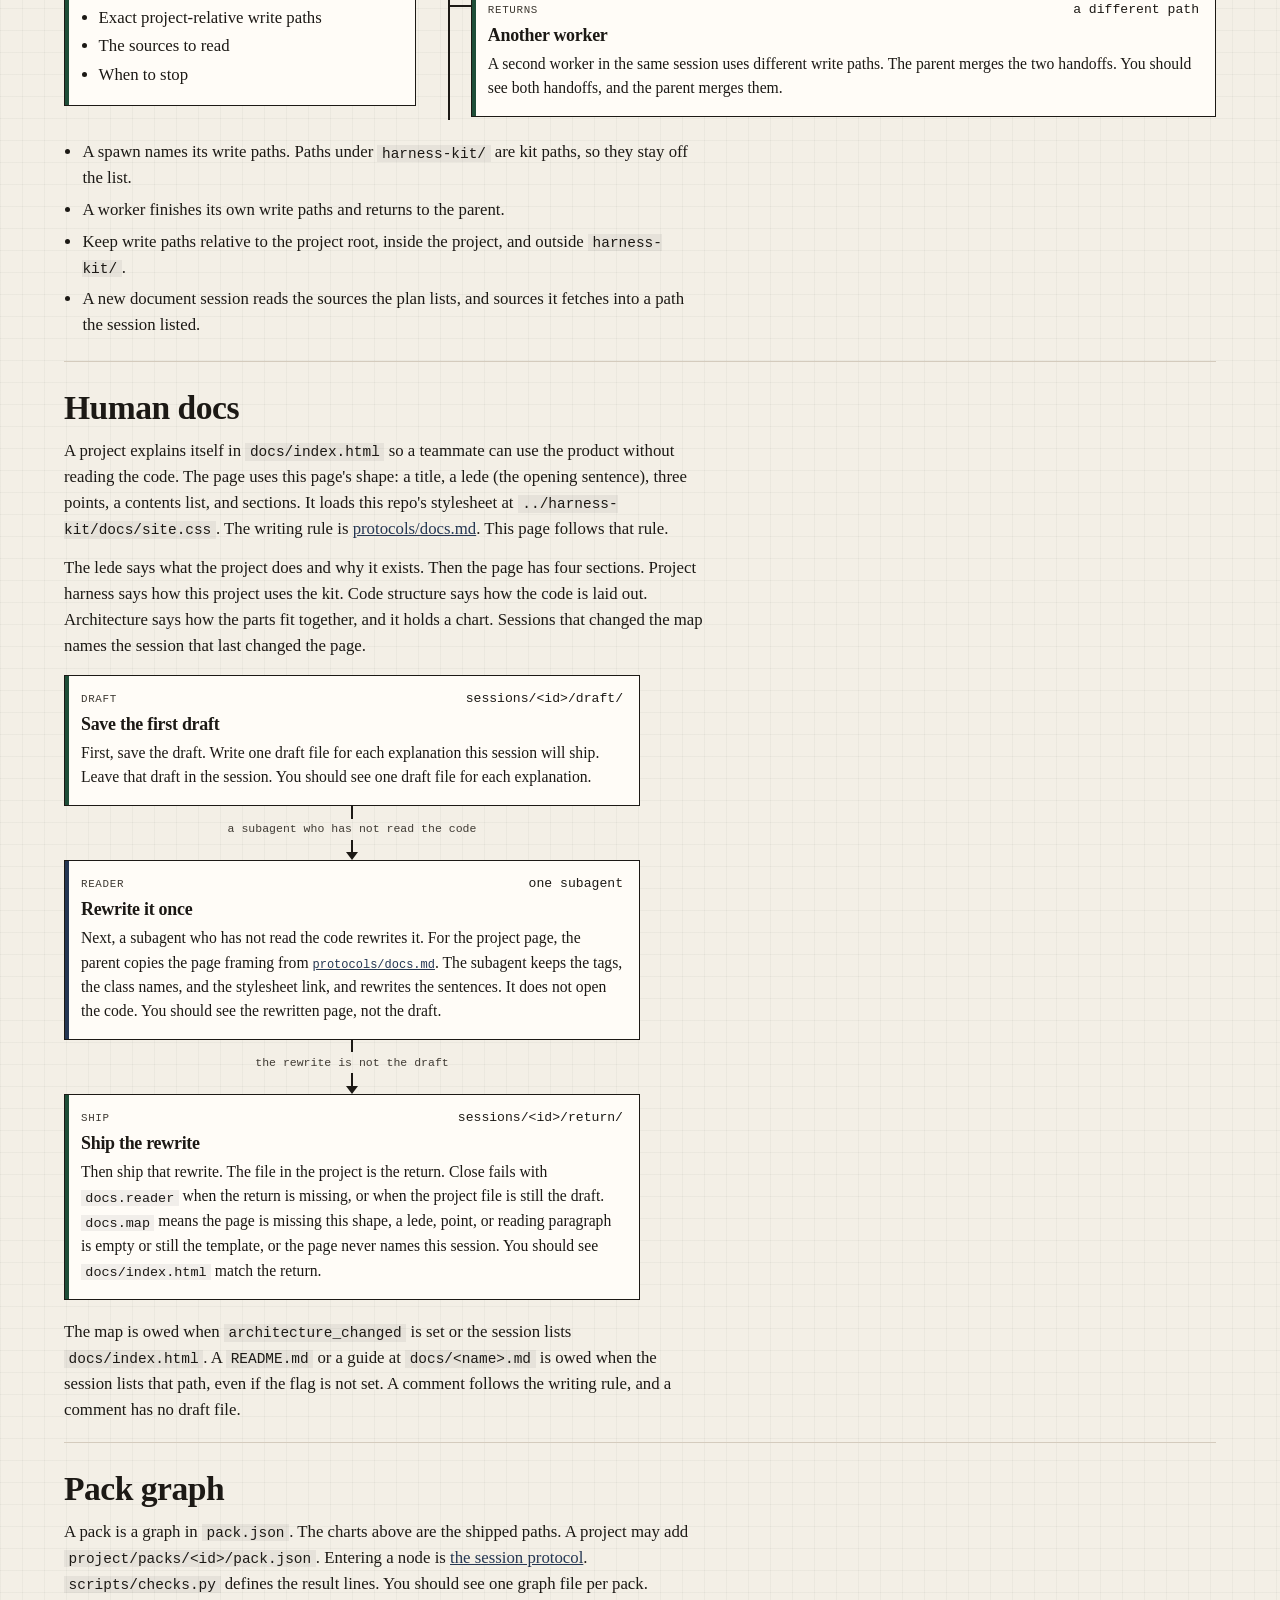
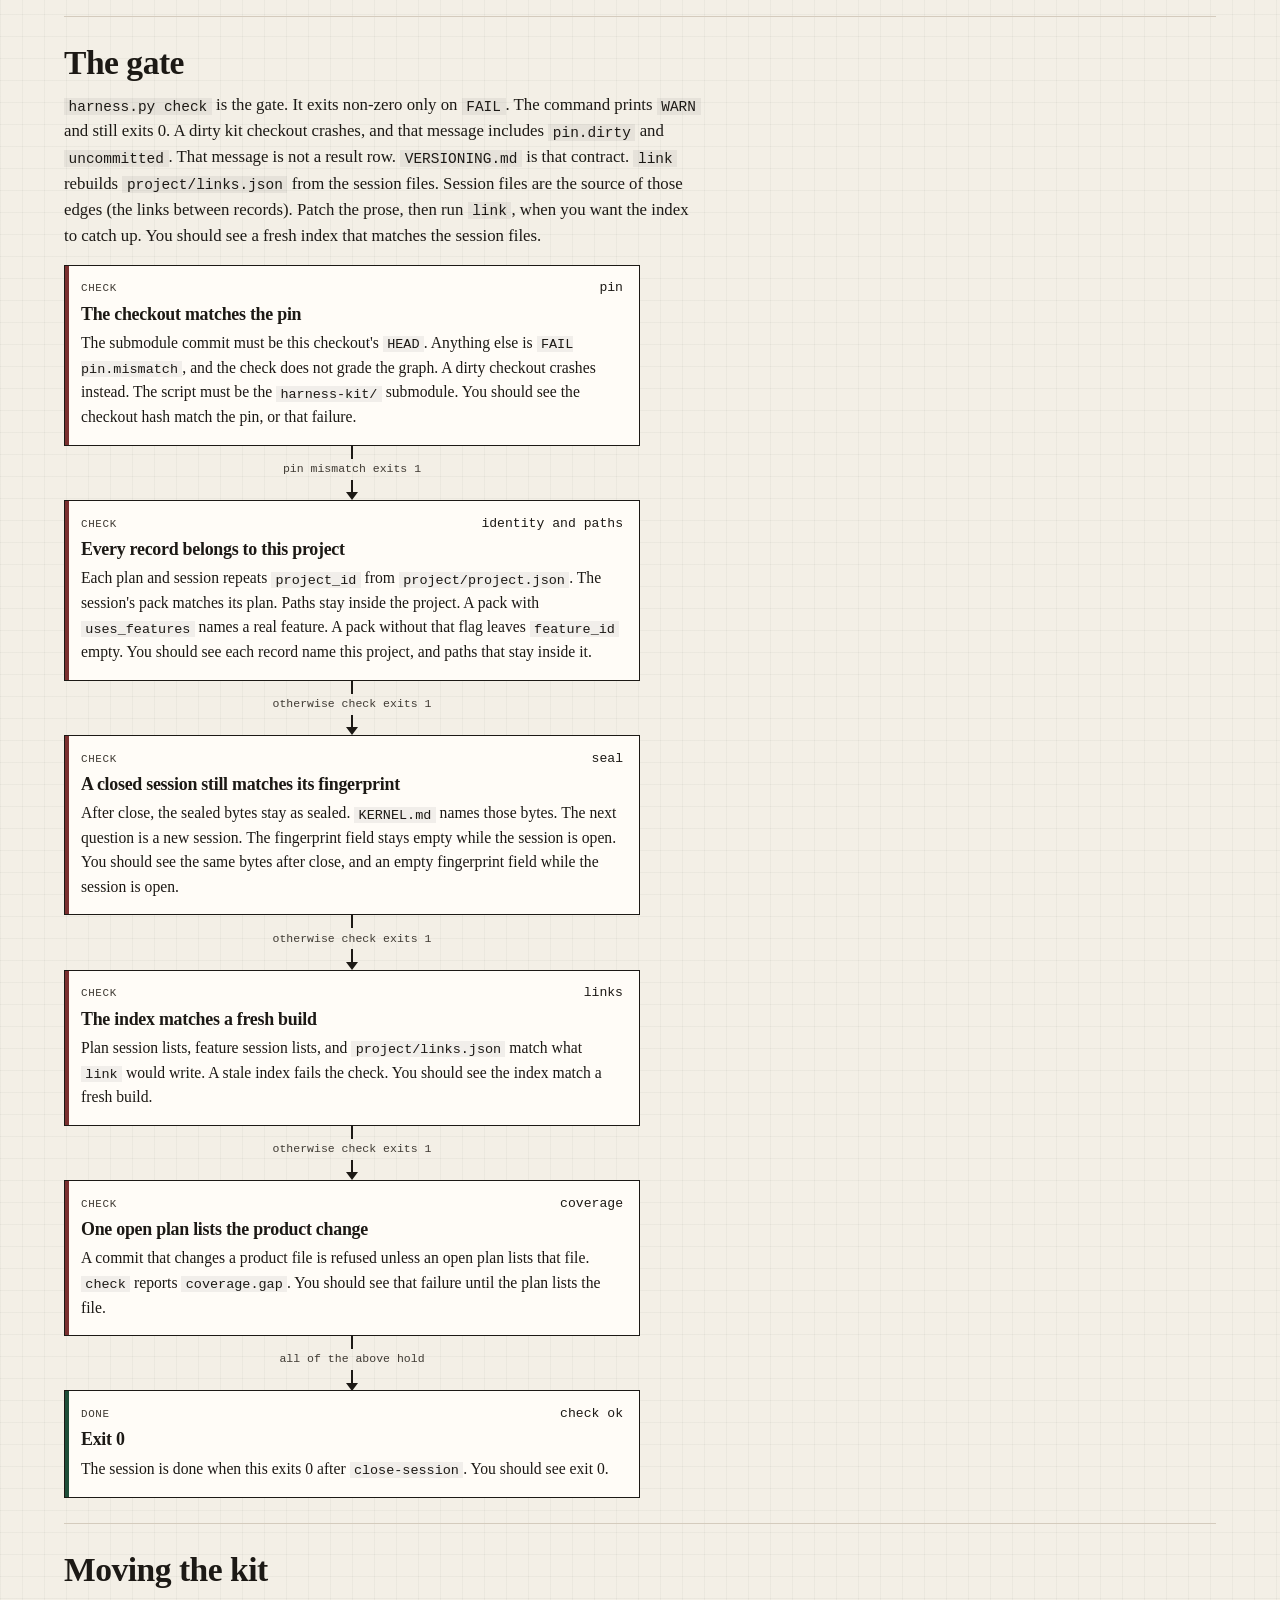
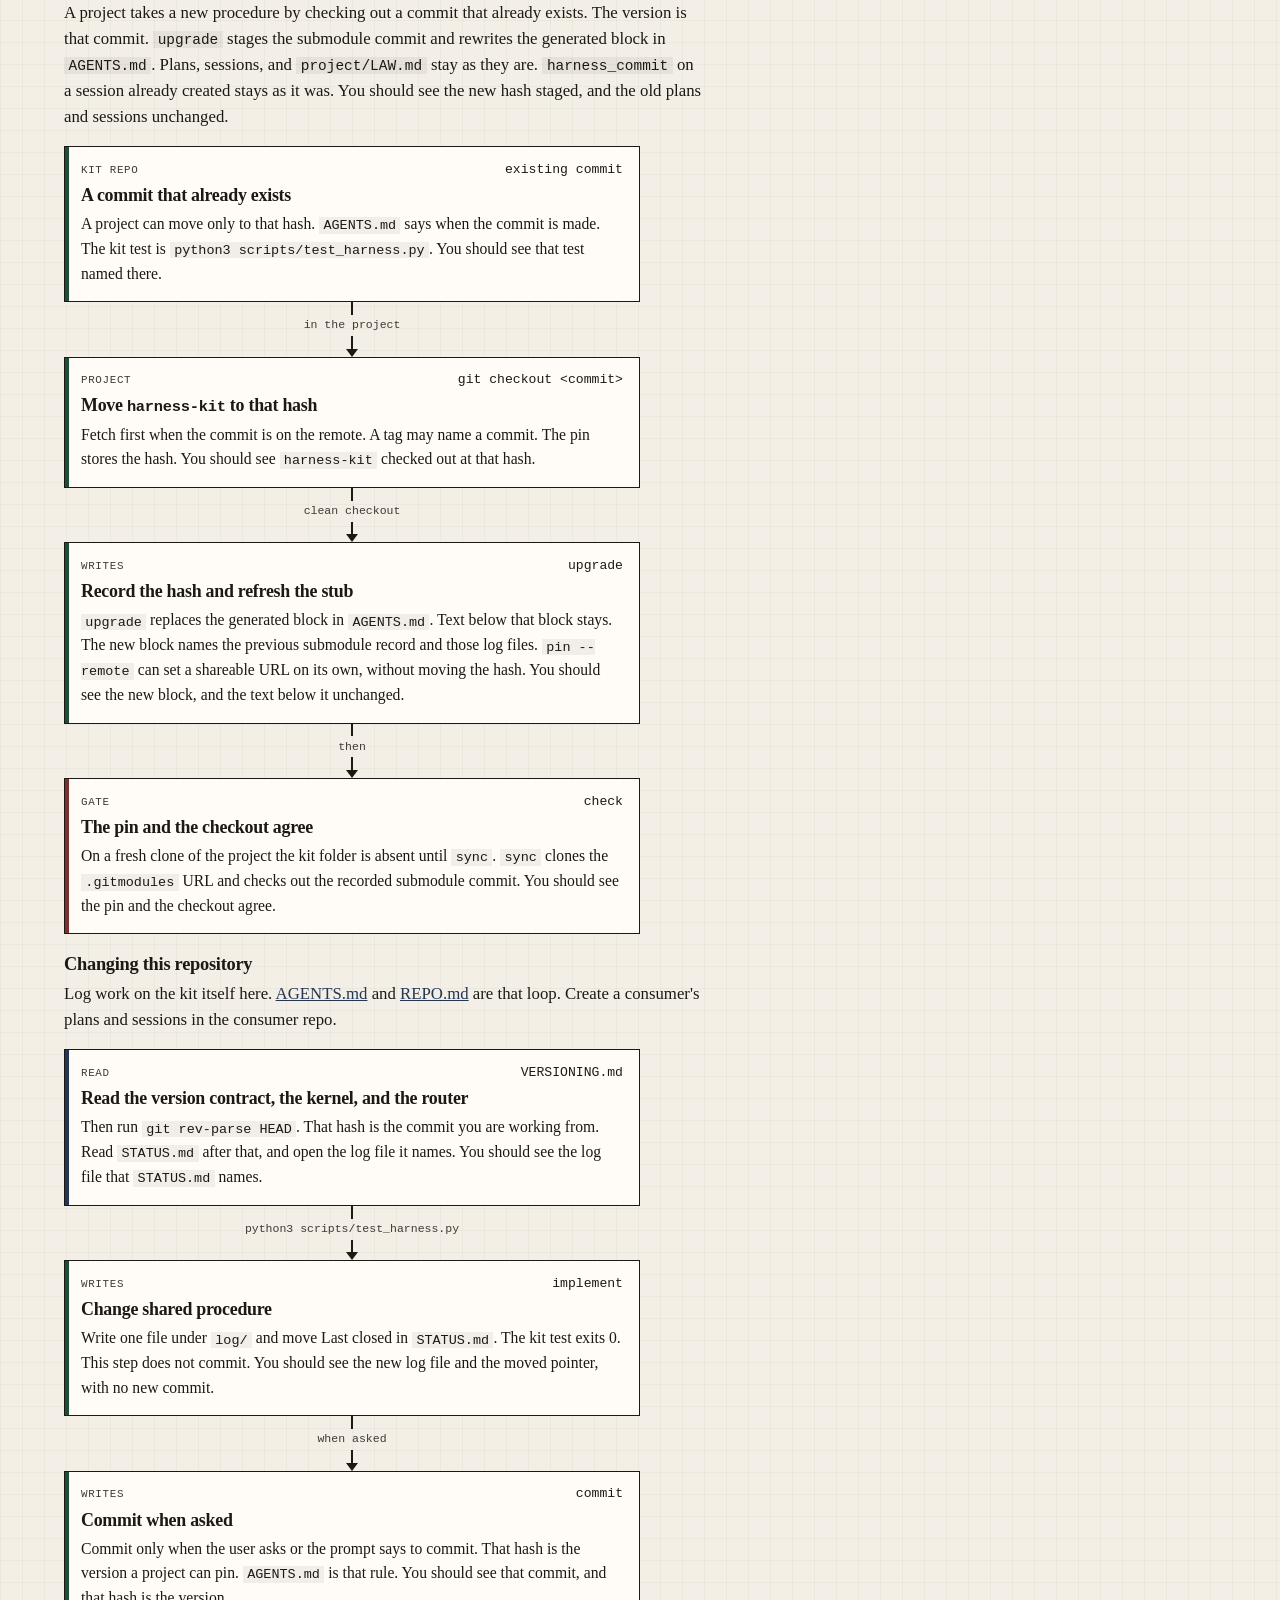
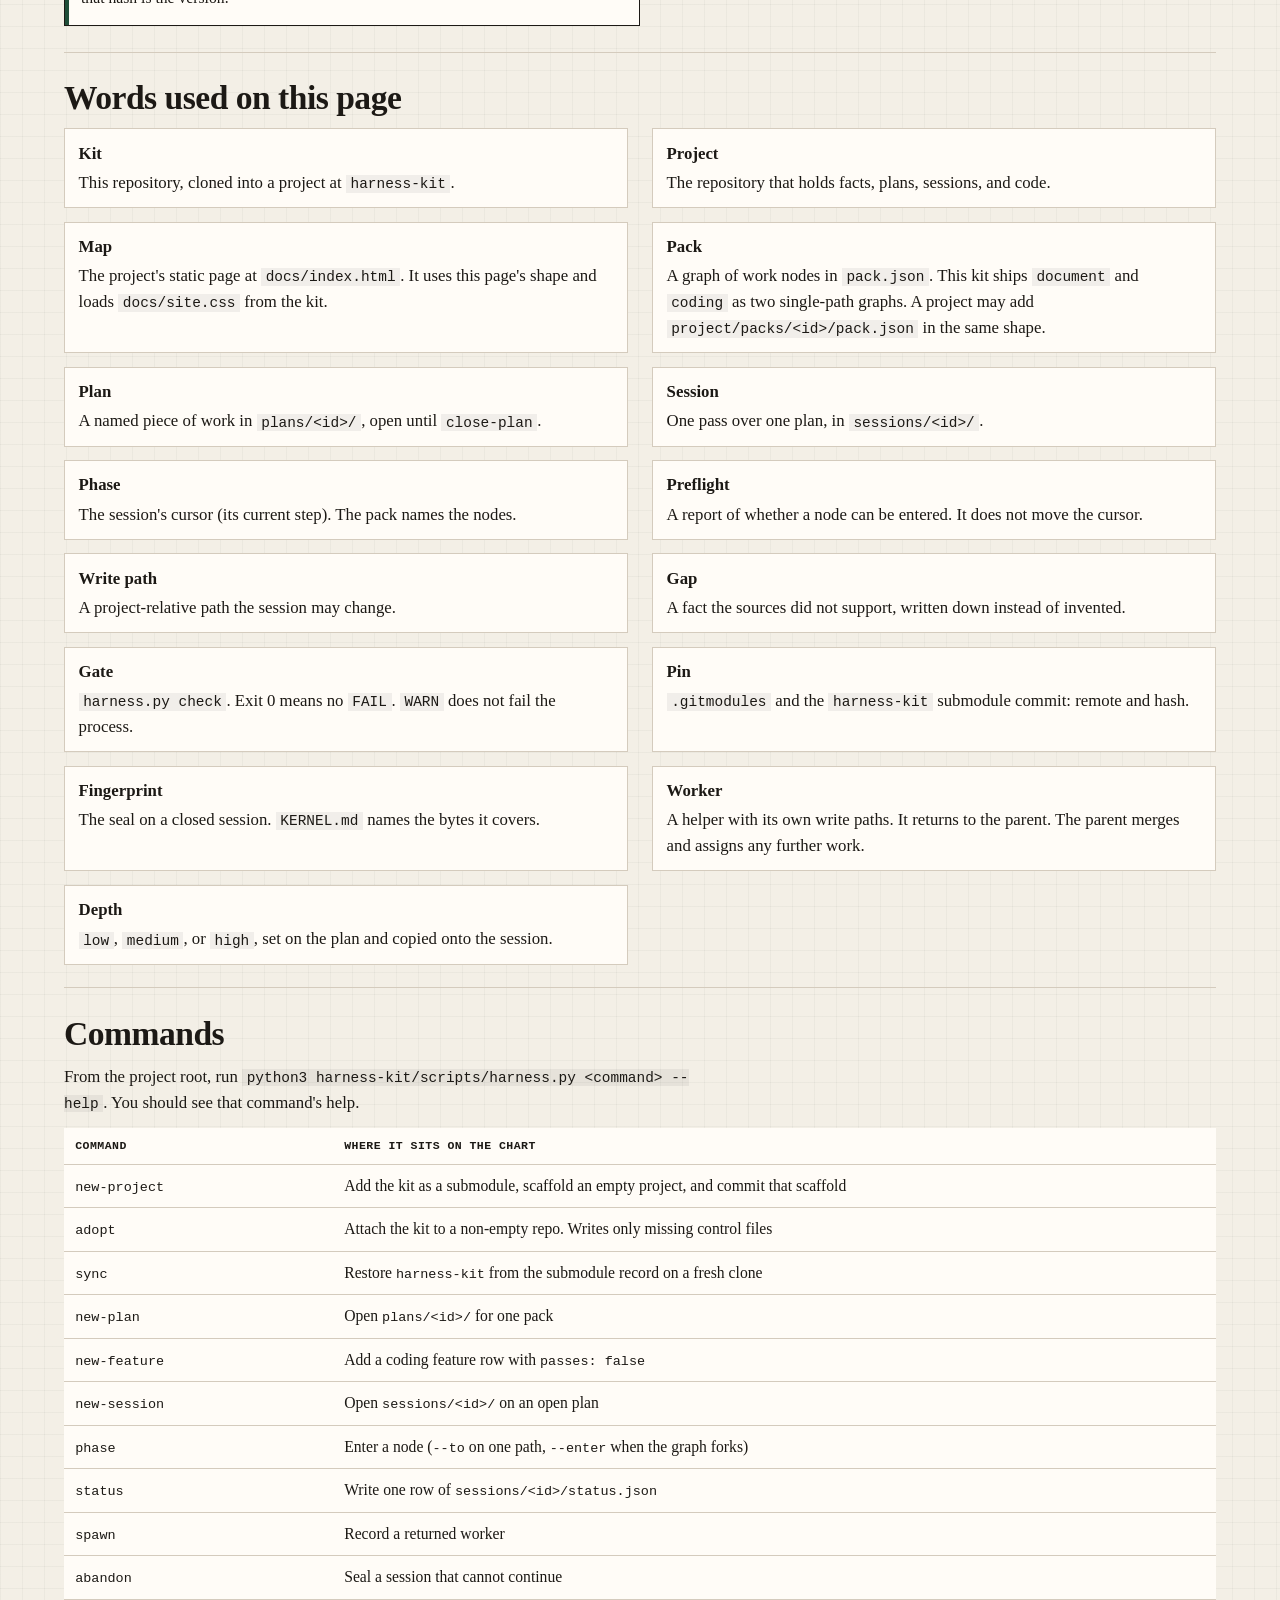
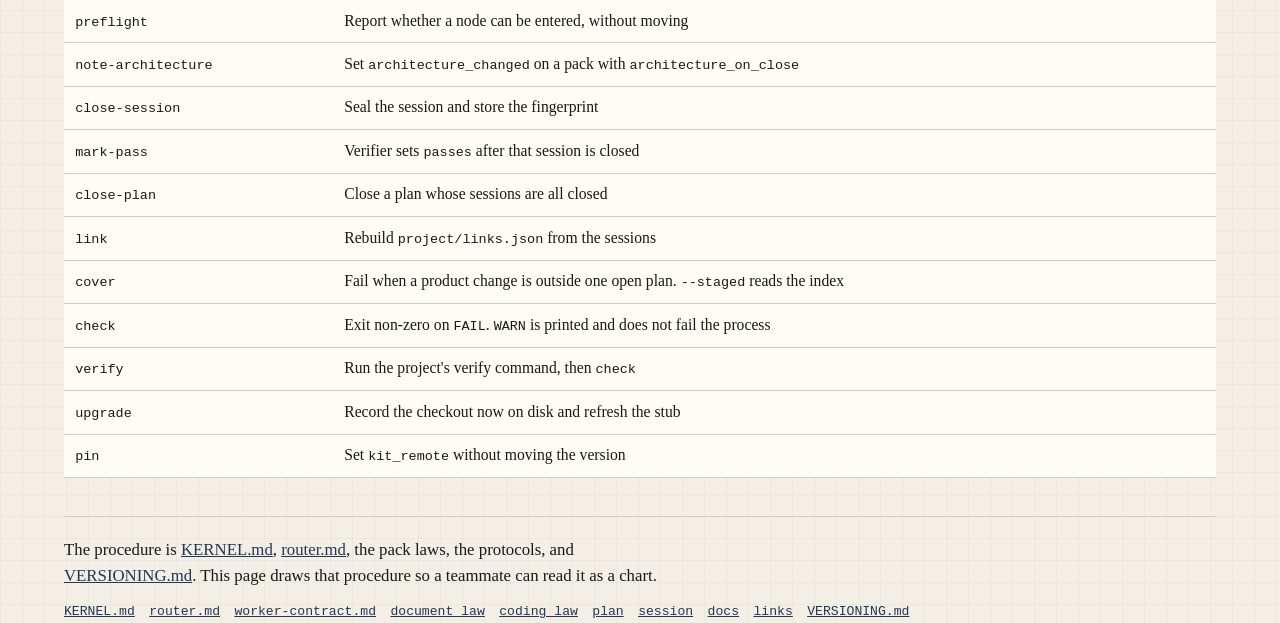
==== commit c9dd4b1d: "Refuse a product change outside one open plan check and git commit share that rule. new-project comm" ====
--- a/docs/index.html
+++ b/docs/index.html
@@ -159,7 +159,7 @@
             <article class="step write">
               <header><span class="kind">Writes</span><code>new-project</code></header>
               <h3>Scaffold the project</h3>
-              <p>Point the kit script at a directory. It clones this repo into <code>harness-kit</code>, writes the pin, and creates <code>docs/index.html</code> from the template, <code>project/</code>, <code>plans/</code>, <code>sessions/</code>, and the <code>AGENTS.md</code> stub (the generated starter block). You should see that page, those folders, and the stub.</p>
+              <p>Point the kit script at a directory. It clones this repo into <code>harness-kit</code>, writes the pin, and creates <code>docs/index.html</code> from the template, <code>project/</code>, <code>plans/</code>, <code>sessions/</code>, and the <code>AGENTS.md</code> stub (the generated starter block). You should see that page, those folders, the stub, and one commit. The message is <code>Scaffold the project</code>. The author is <code>harness-kit &lt;harness-kit@localhost&gt;</code>.</p>
             </article>
             <div class="join" aria-hidden="true">
               <span class="shaft"></span>
@@ -574,6 +574,17 @@
           </article>
           <div class="join" aria-hidden="true">
             <span class="shaft"></span>
+            <span class="jlabel">otherwise check exits 1</span>
+            <span class="shaft"></span>
+            <span class="head"></span>
+          </div>
+          <article class="step gate">
+            <header><span class="kind">Check</span><code>coverage</code></header>
+            <h3>One open plan lists the product change</h3>
+            <p>A commit that changes a product file is refused unless an open plan lists that file. <code>check</code> reports <code>coverage.gap</code>. You should see that failure until the plan lists the file.</p>
+          </article>
+          <div class="join" aria-hidden="true">
+            <span class="shaft"></span>
             <span class="jlabel">all of the above hold</span>
             <span class="shaft"></span>
             <span class="head"></span>
@@ -736,7 +747,7 @@
             <tr><th>Command</th><th>Where it sits on the chart</th></tr>
           </thead>
           <tbody>
-            <tr><td><code>new-project</code></td><td>Clone the kit and scaffold an empty project</td></tr>
+            <tr><td><code>new-project</code></td><td>Add the kit as a submodule, scaffold an empty project, and commit that scaffold</td></tr>
             <tr><td><code>adopt</code></td><td>Attach the kit to a non-empty repo. Writes only missing control files</td></tr>
             <tr><td><code>sync</code></td><td>Restore <code>harness-kit</code> from the submodule record on a fresh clone</td></tr>
             <tr><td><code>new-plan</code></td><td>Open <code>plans/&lt;id&gt;/</code> for one pack</td></tr>
@@ -752,6 +763,7 @@
             <tr><td><code>mark-pass</code></td><td>Verifier sets <code>passes</code> after that session is closed</td></tr>
             <tr><td><code>close-plan</code></td><td>Close a plan whose sessions are all closed</td></tr>
             <tr><td><code>link</code></td><td>Rebuild <code>project/links.json</code> from the sessions</td></tr>
+            <tr><td><code>cover</code></td><td>Fail when a product change is outside one open plan. <code>--staged</code> reads the index</td></tr>
             <tr><td><code>check</code></td><td>Exit non-zero on <code>FAIL</code>. <code>WARN</code> is printed and does not fail the process</td></tr>
             <tr><td><code>verify</code></td><td>Run the project's verify command, then <code>check</code></td></tr>
             <tr><td><code>upgrade</code></td><td>Record the checkout now on disk and refresh the stub</td></tr>
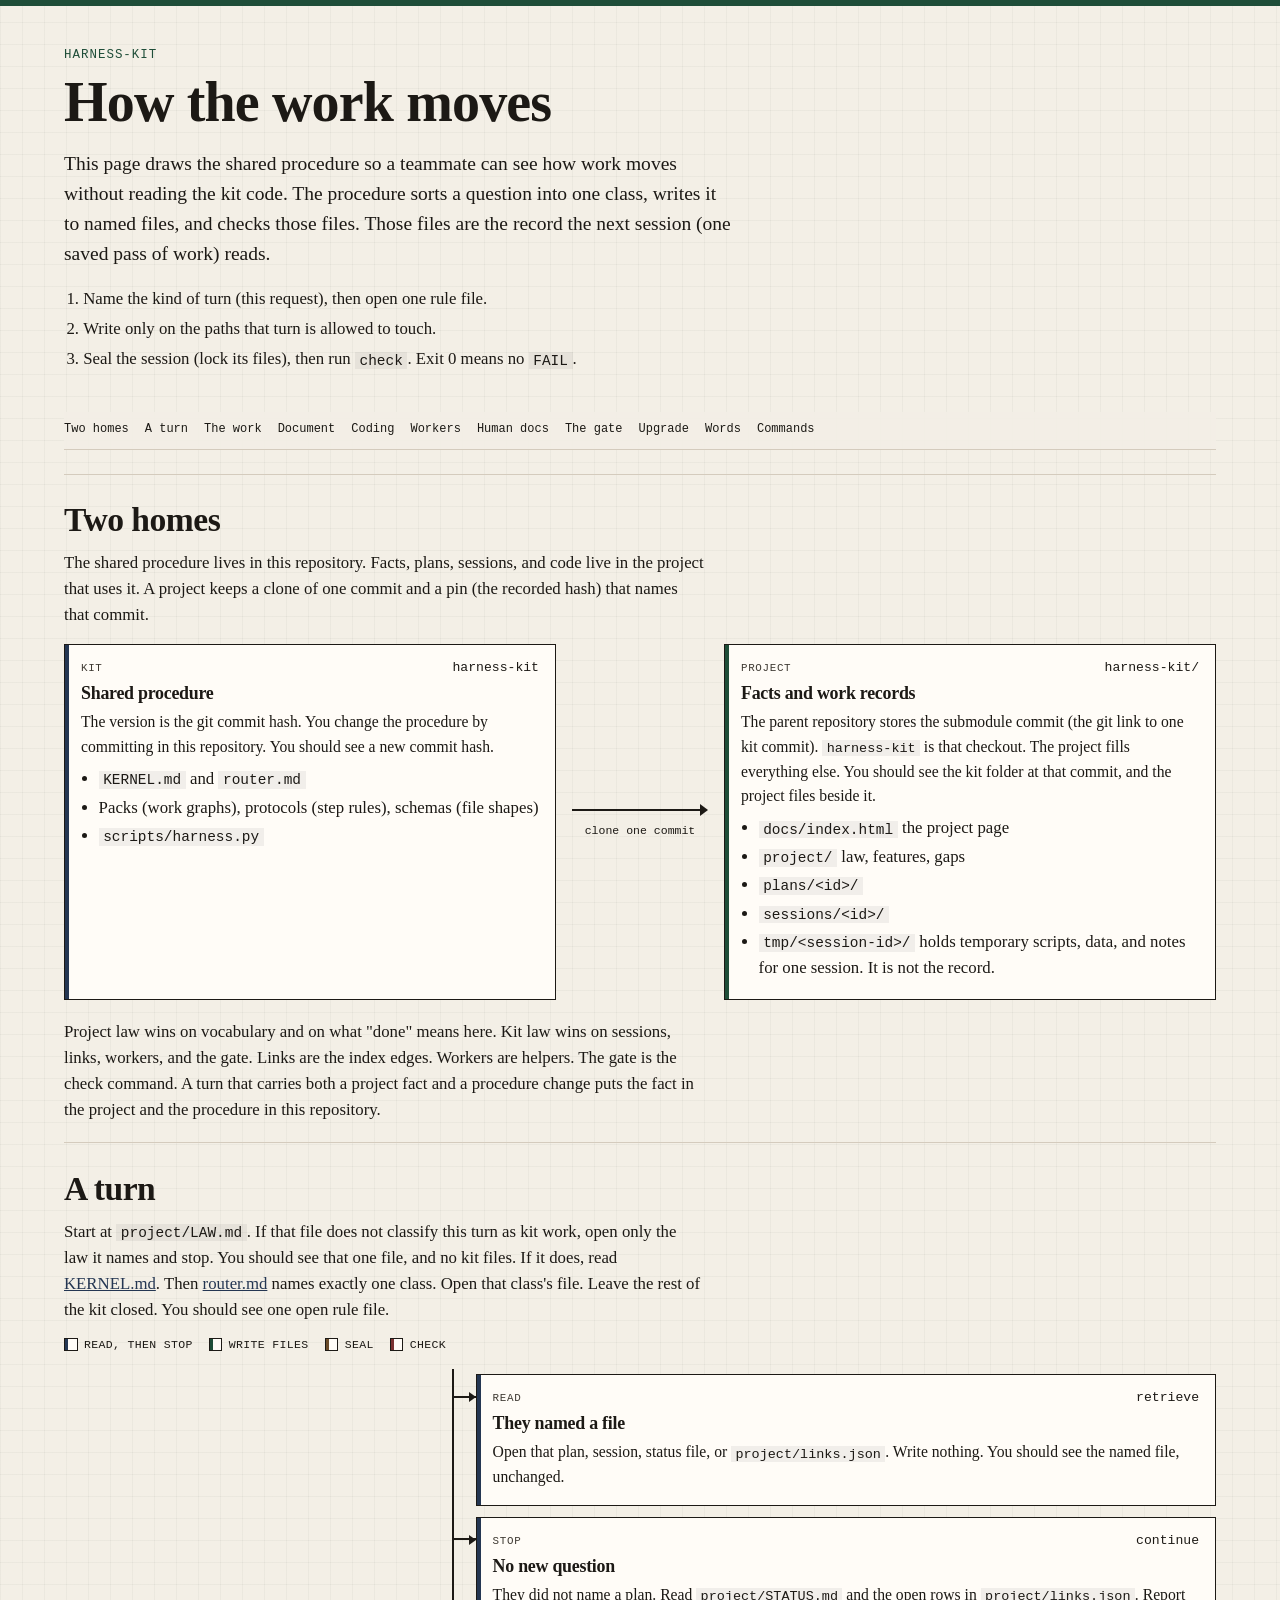
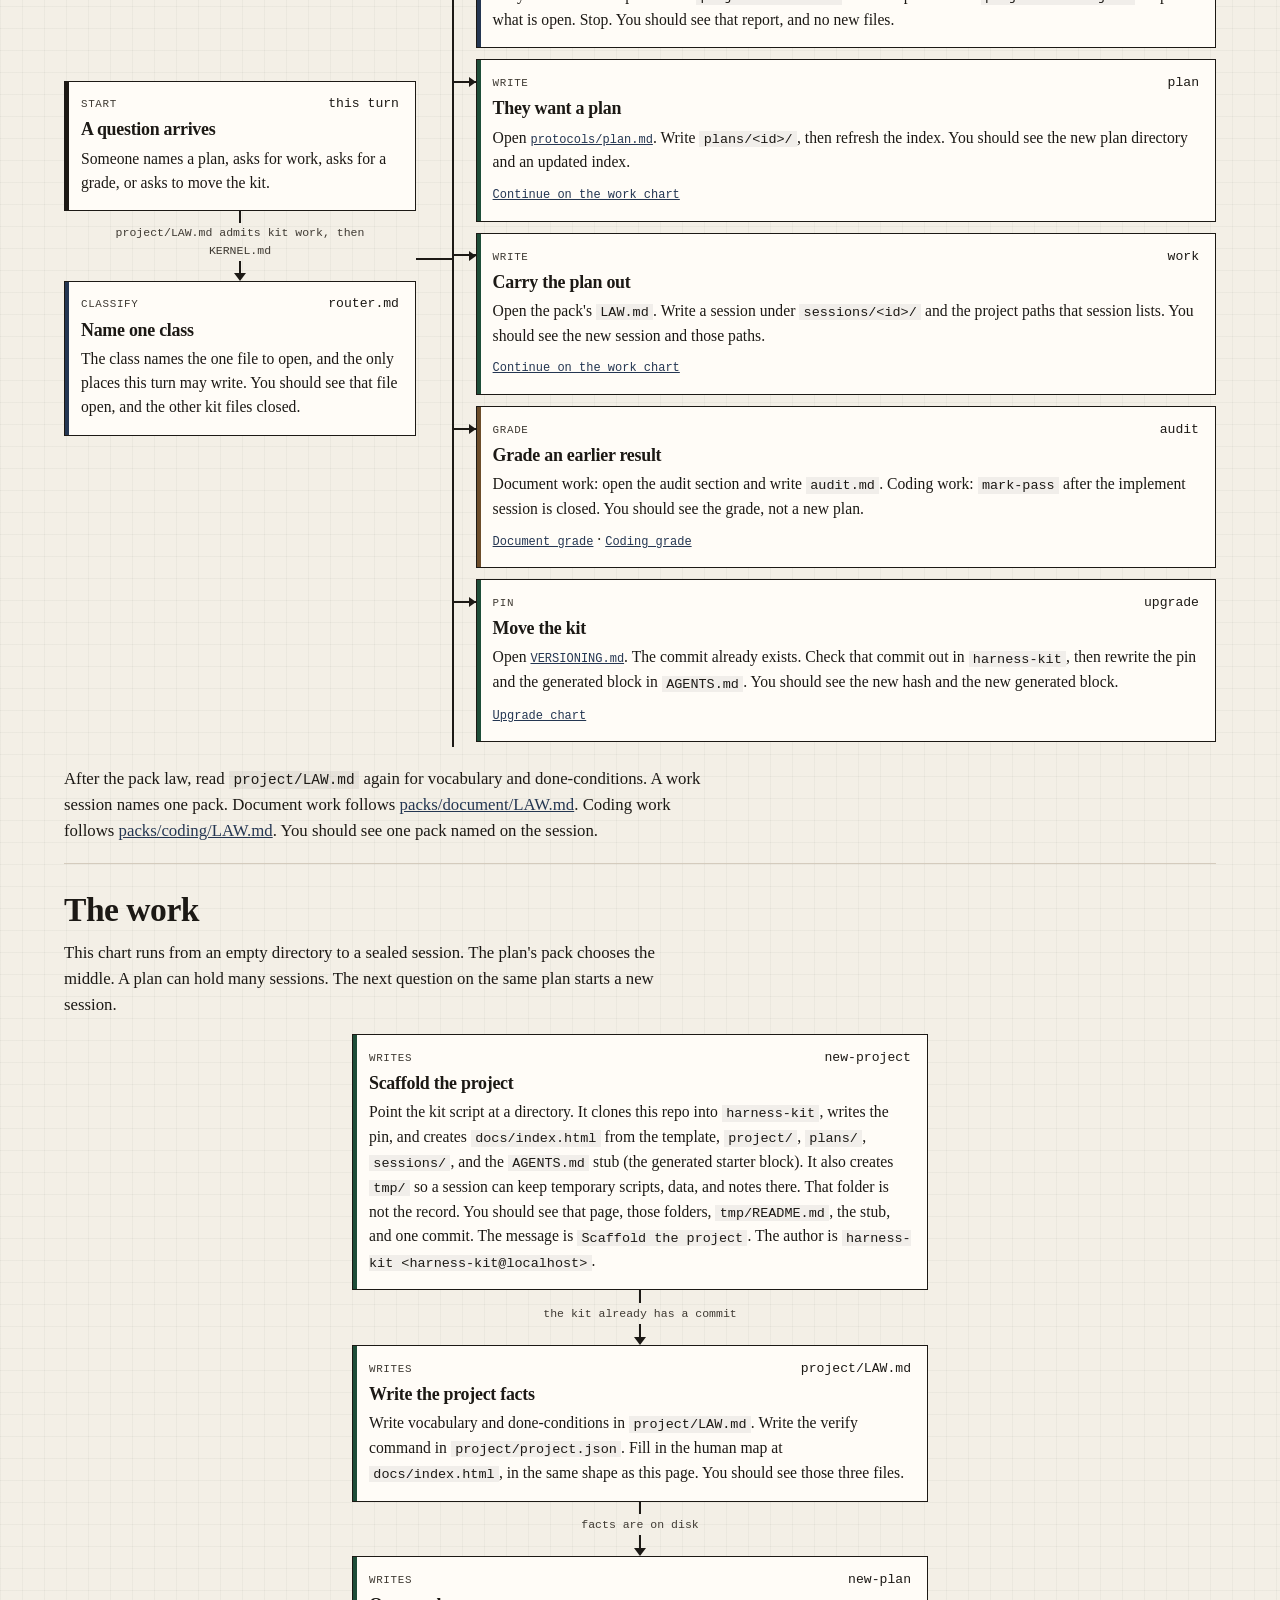
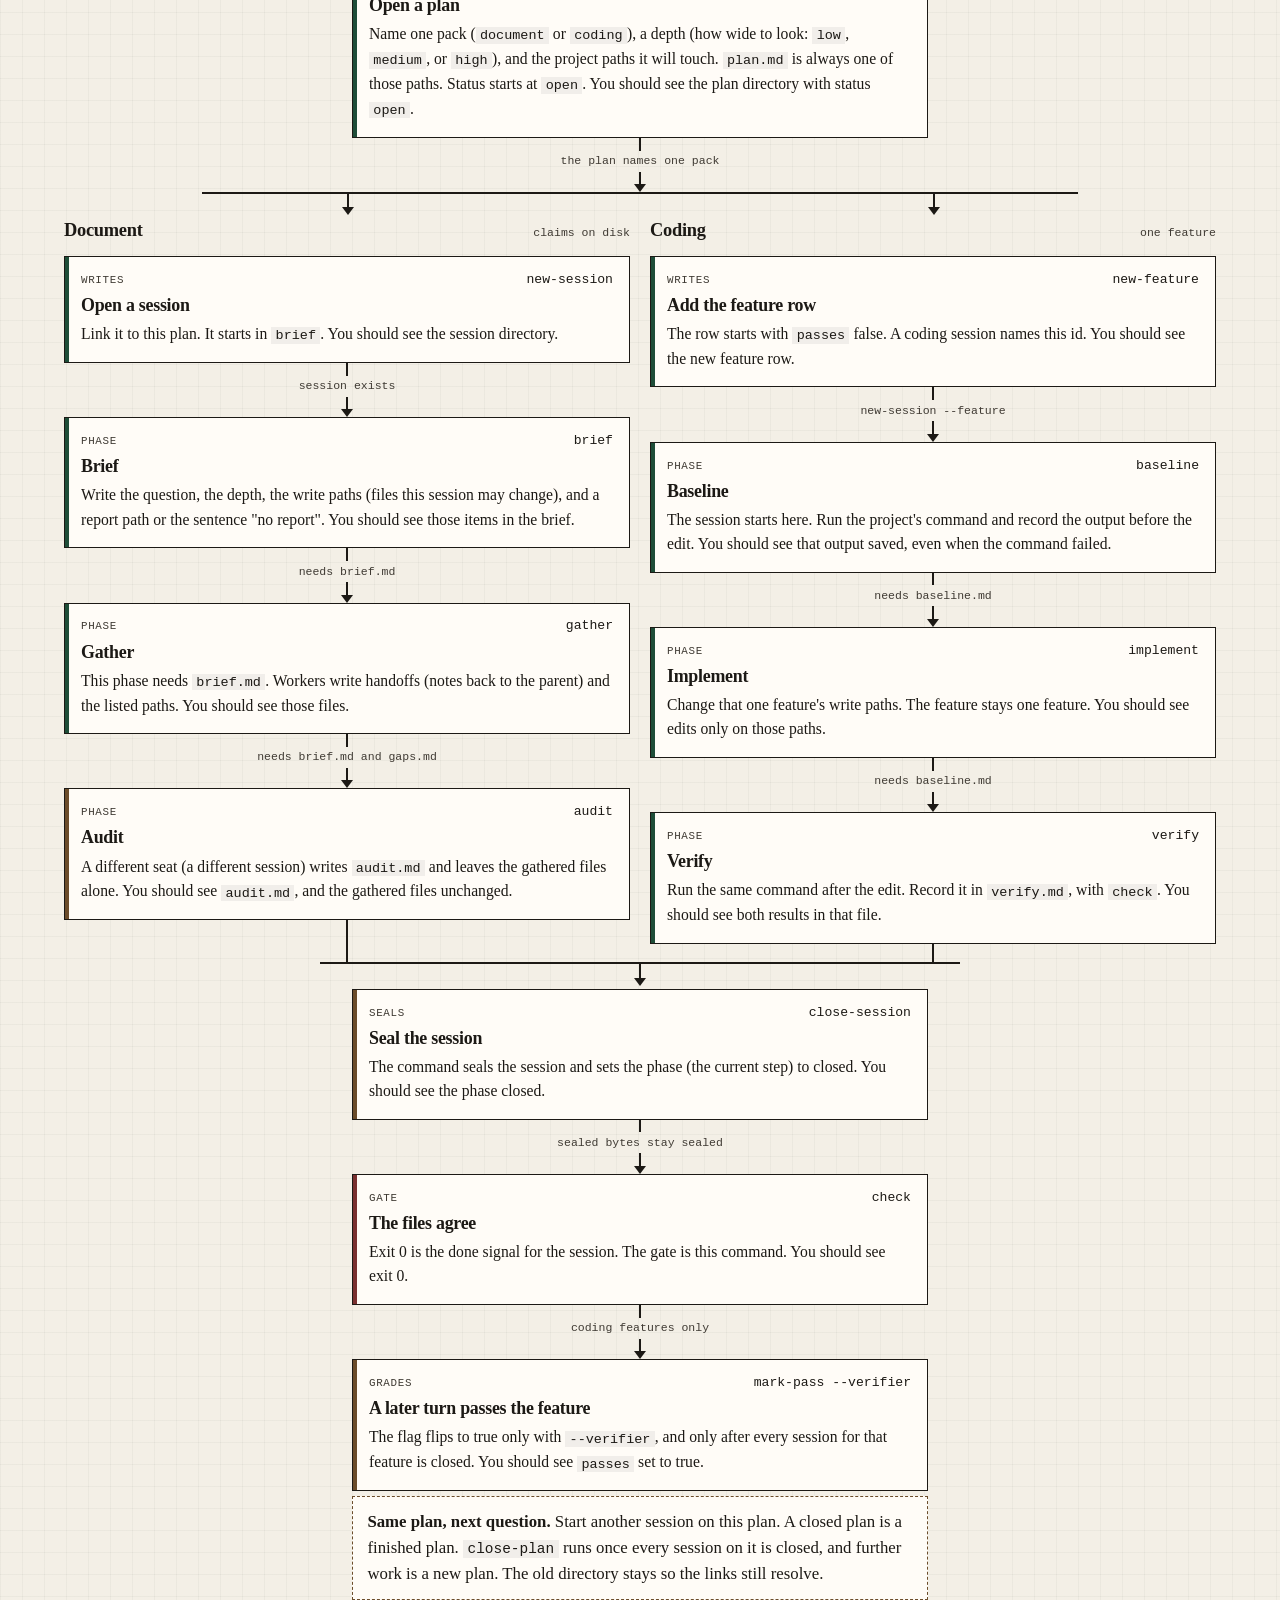
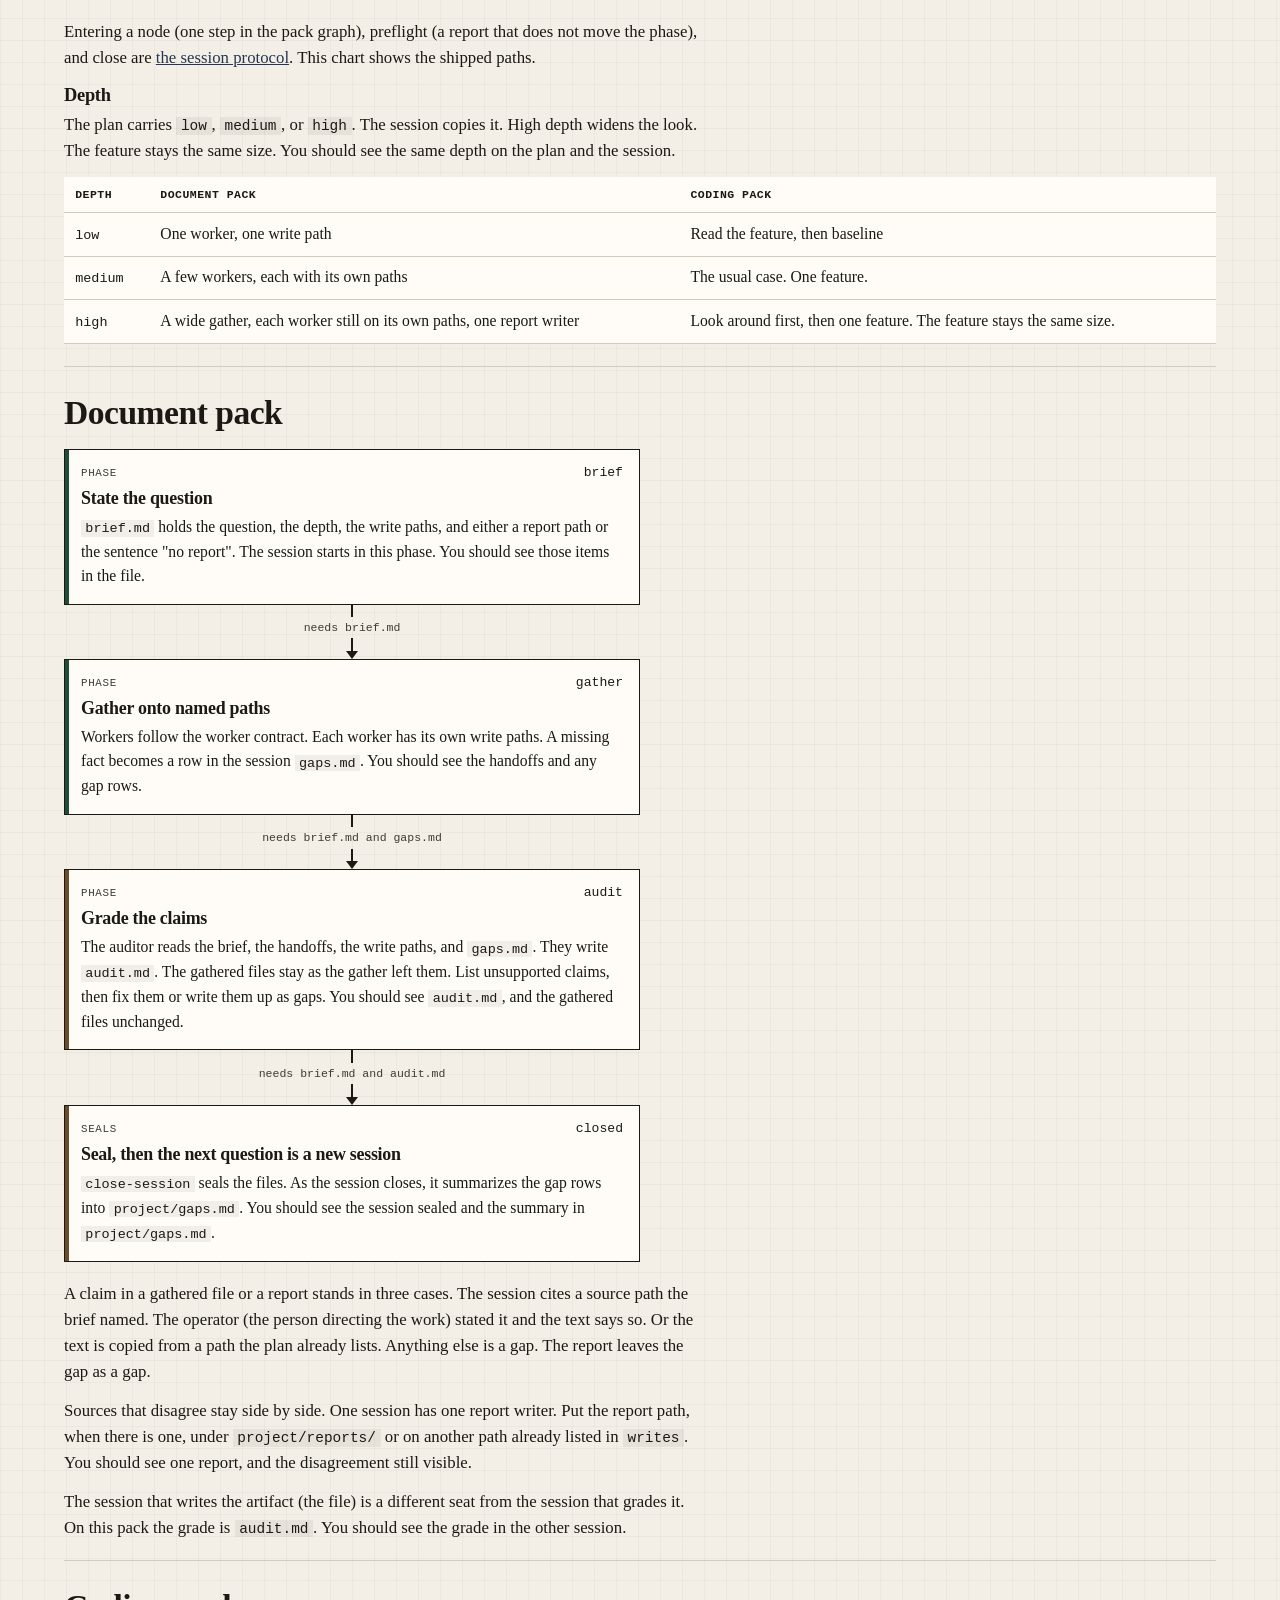
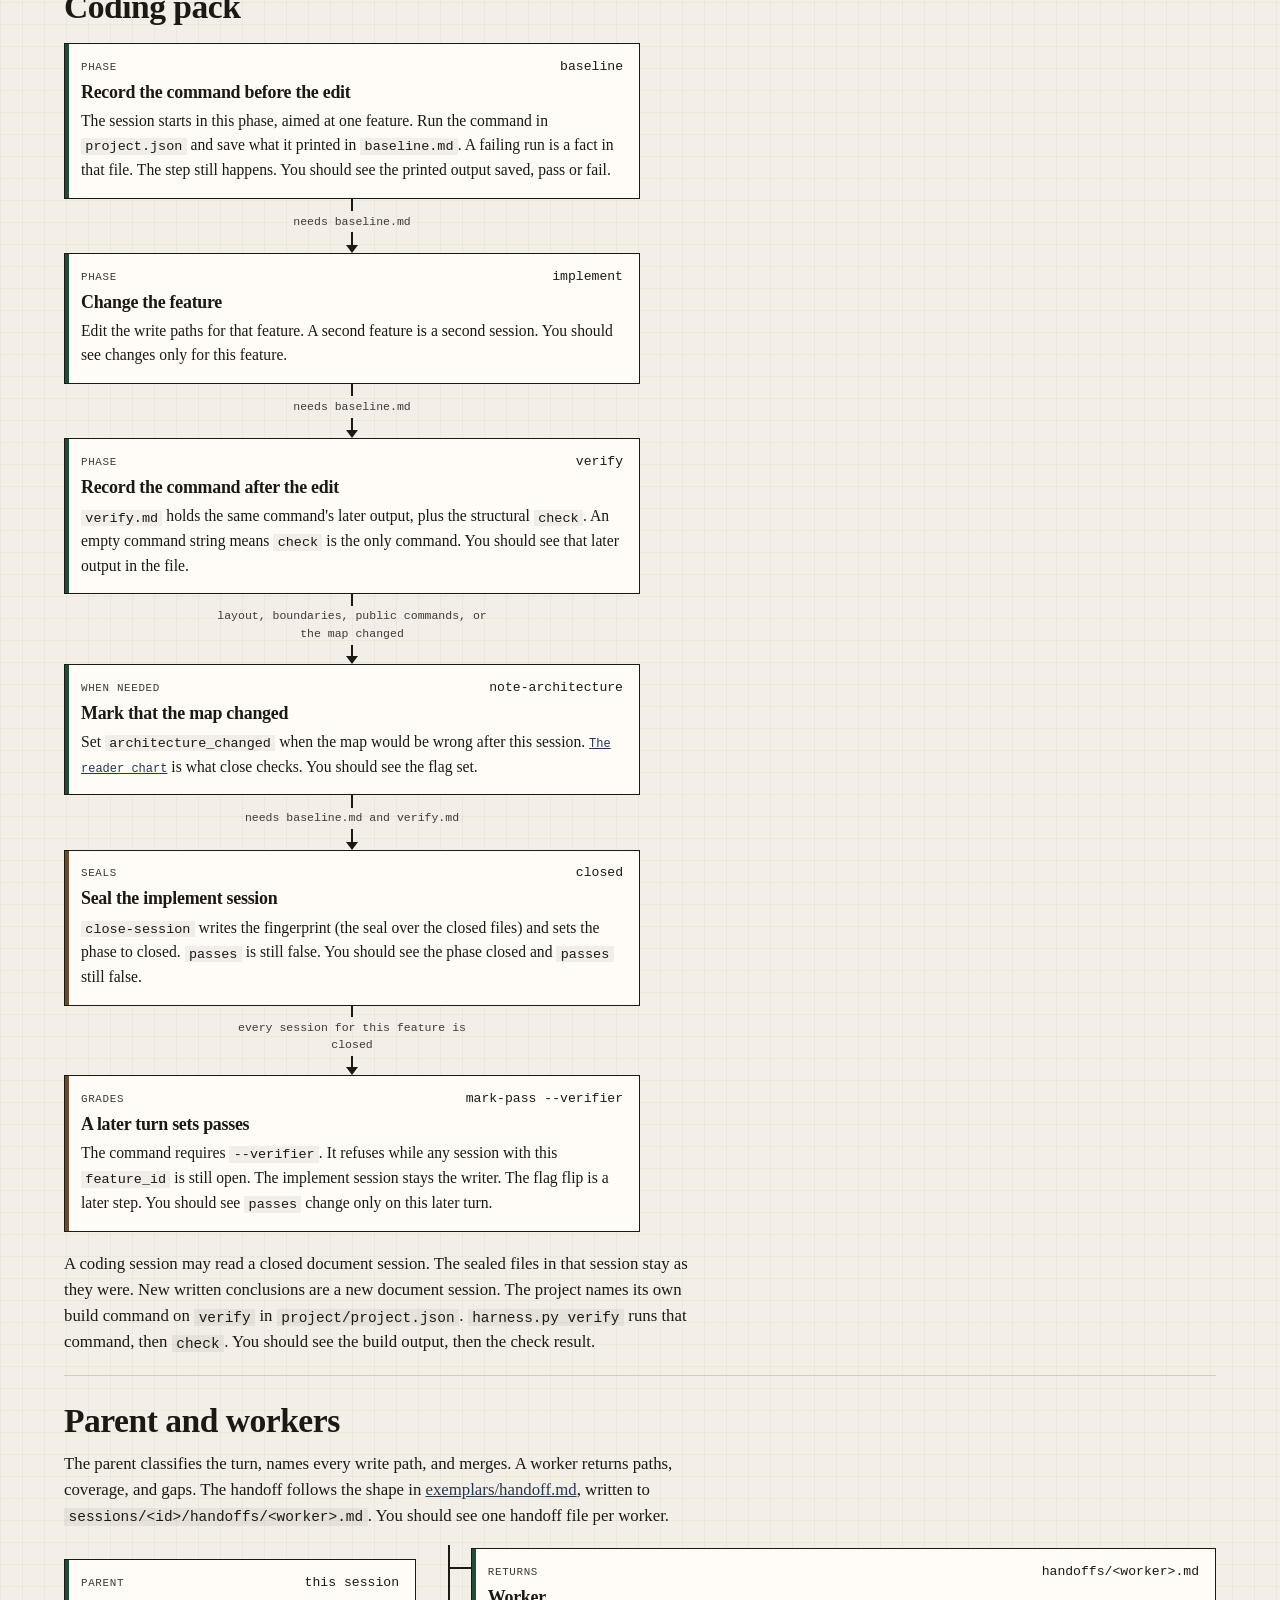
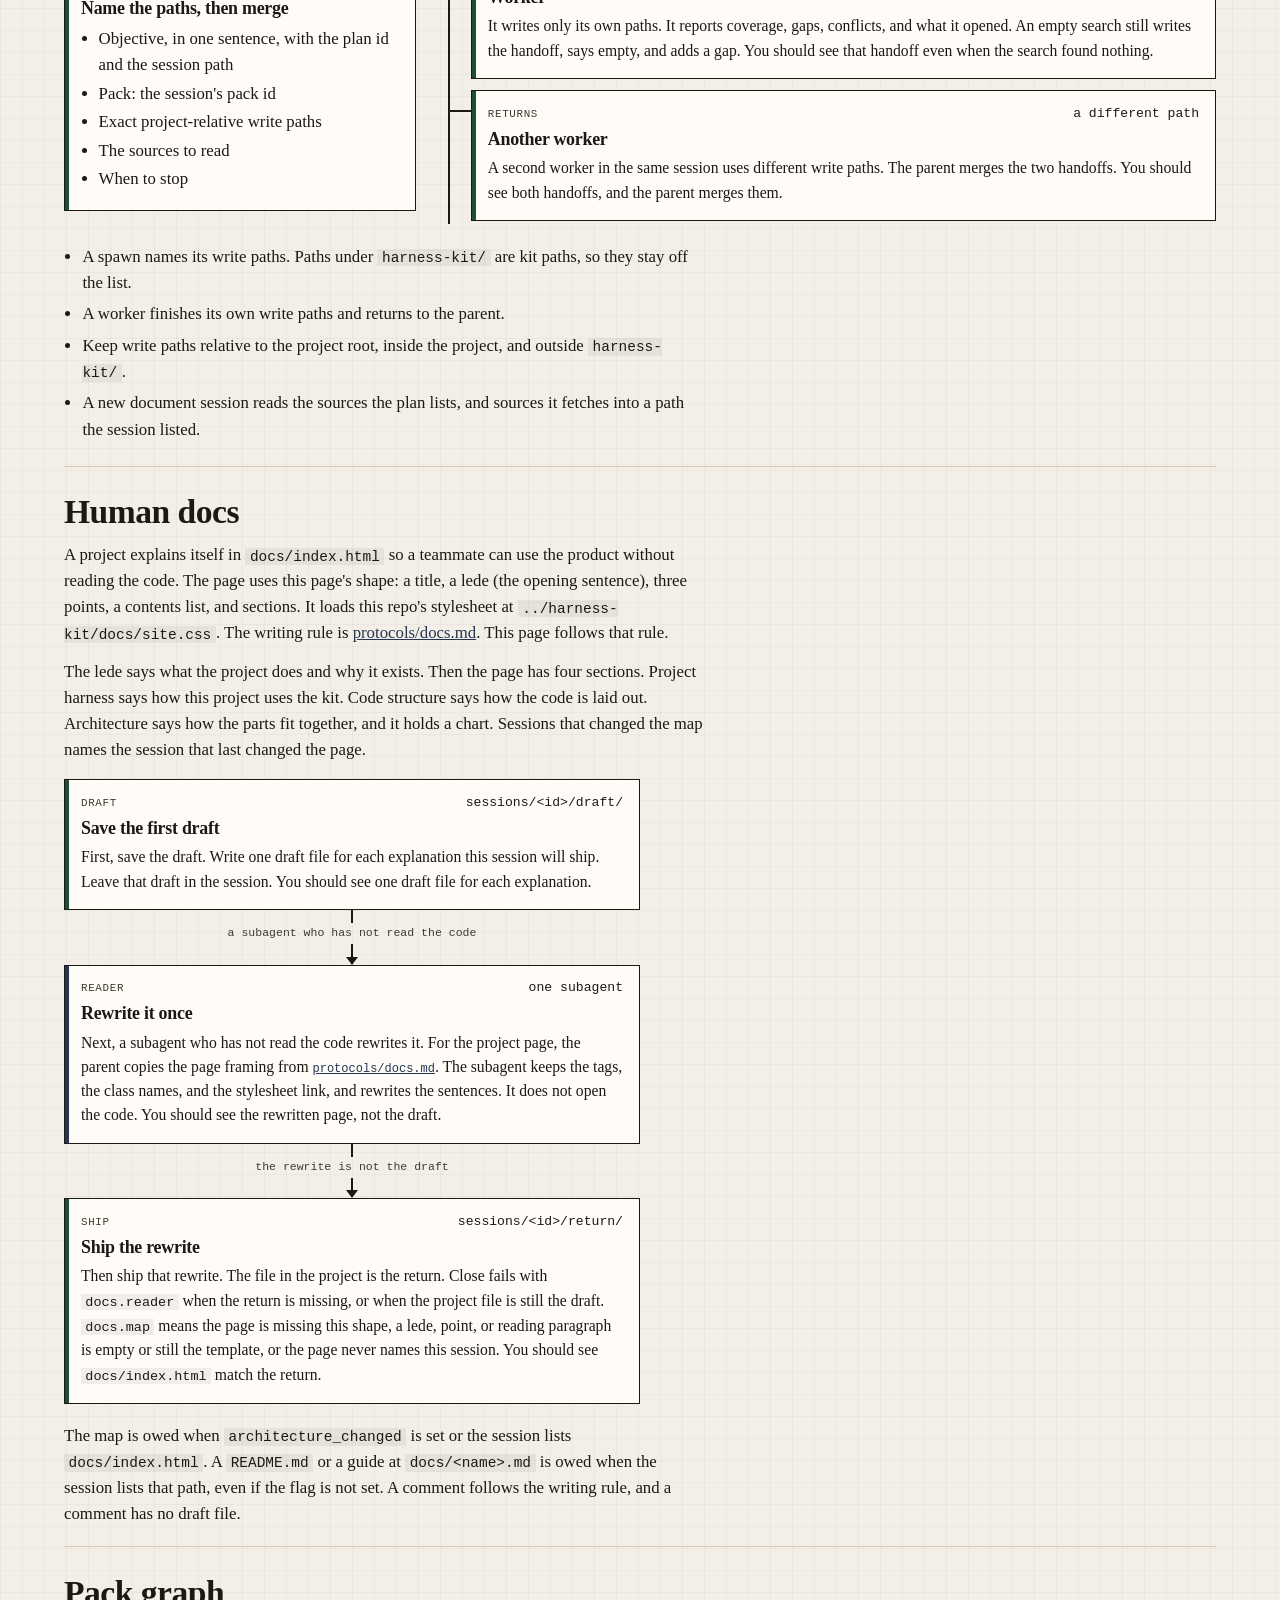
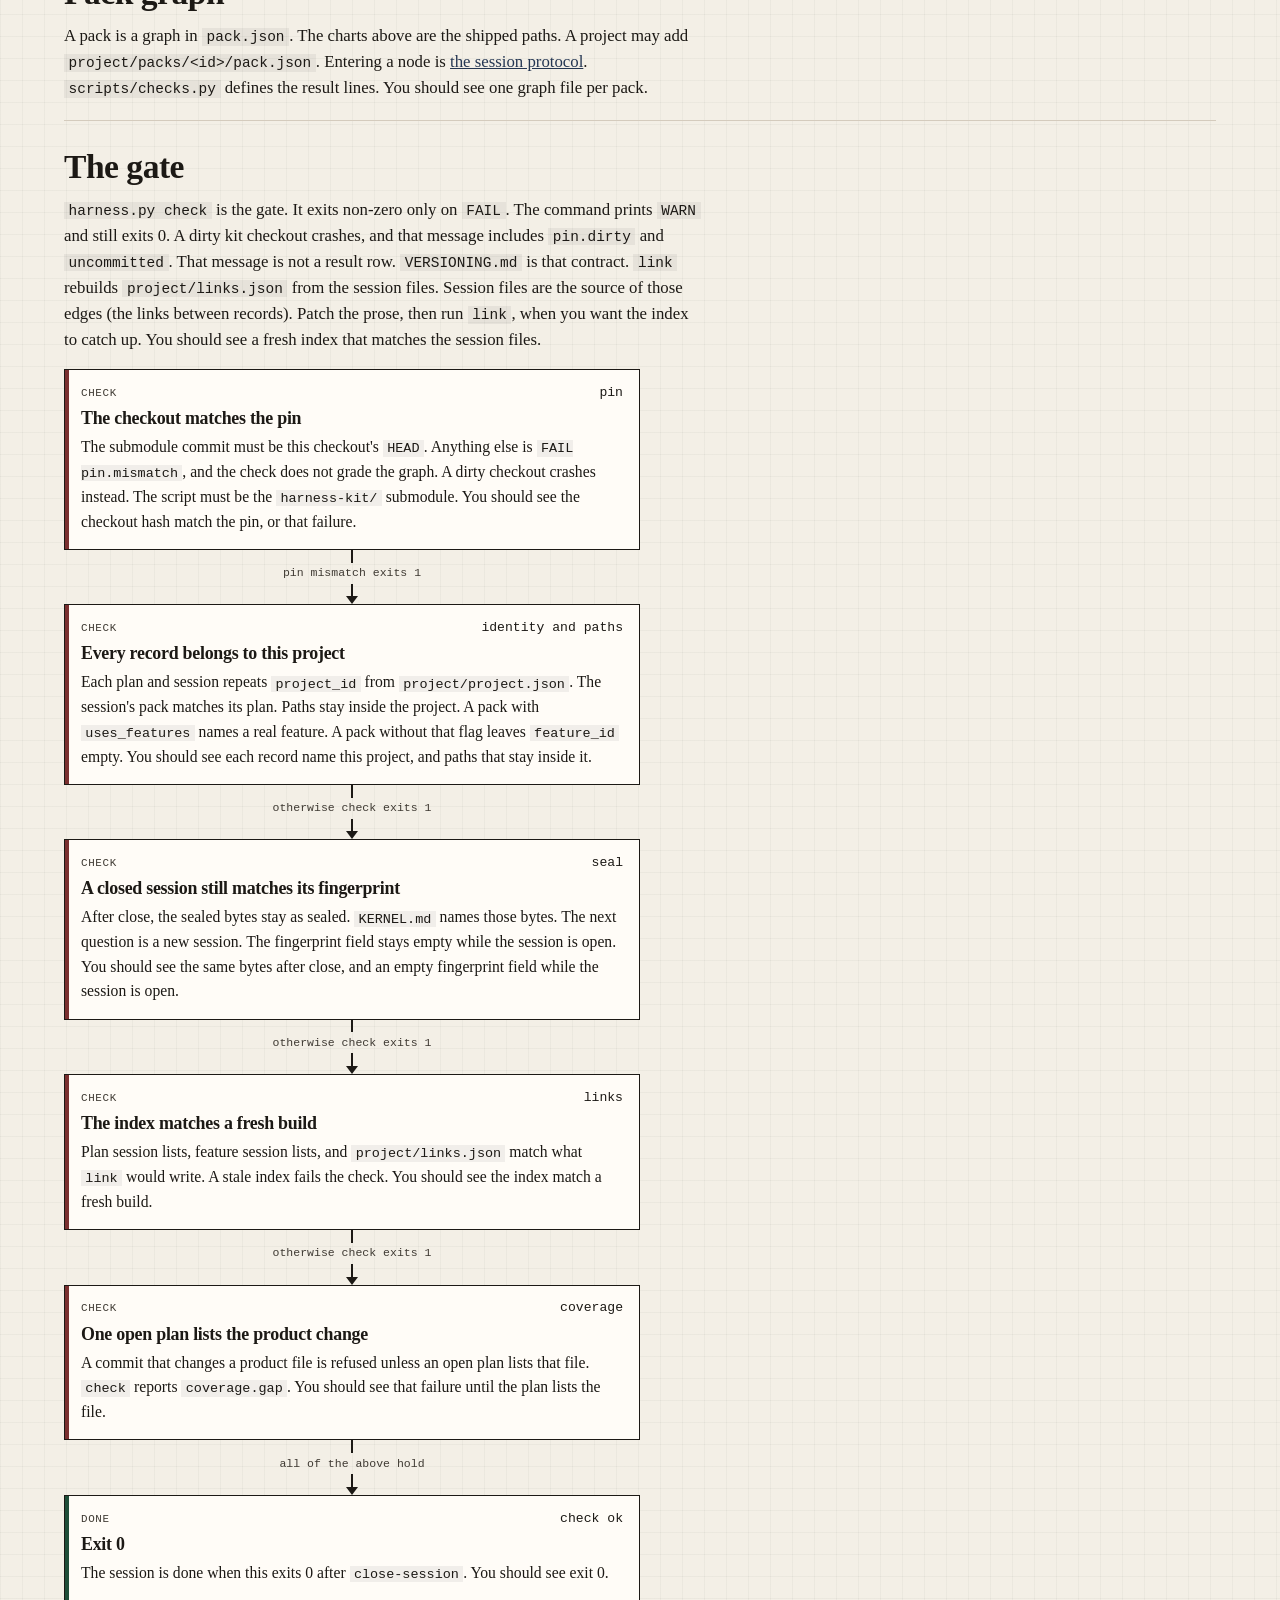
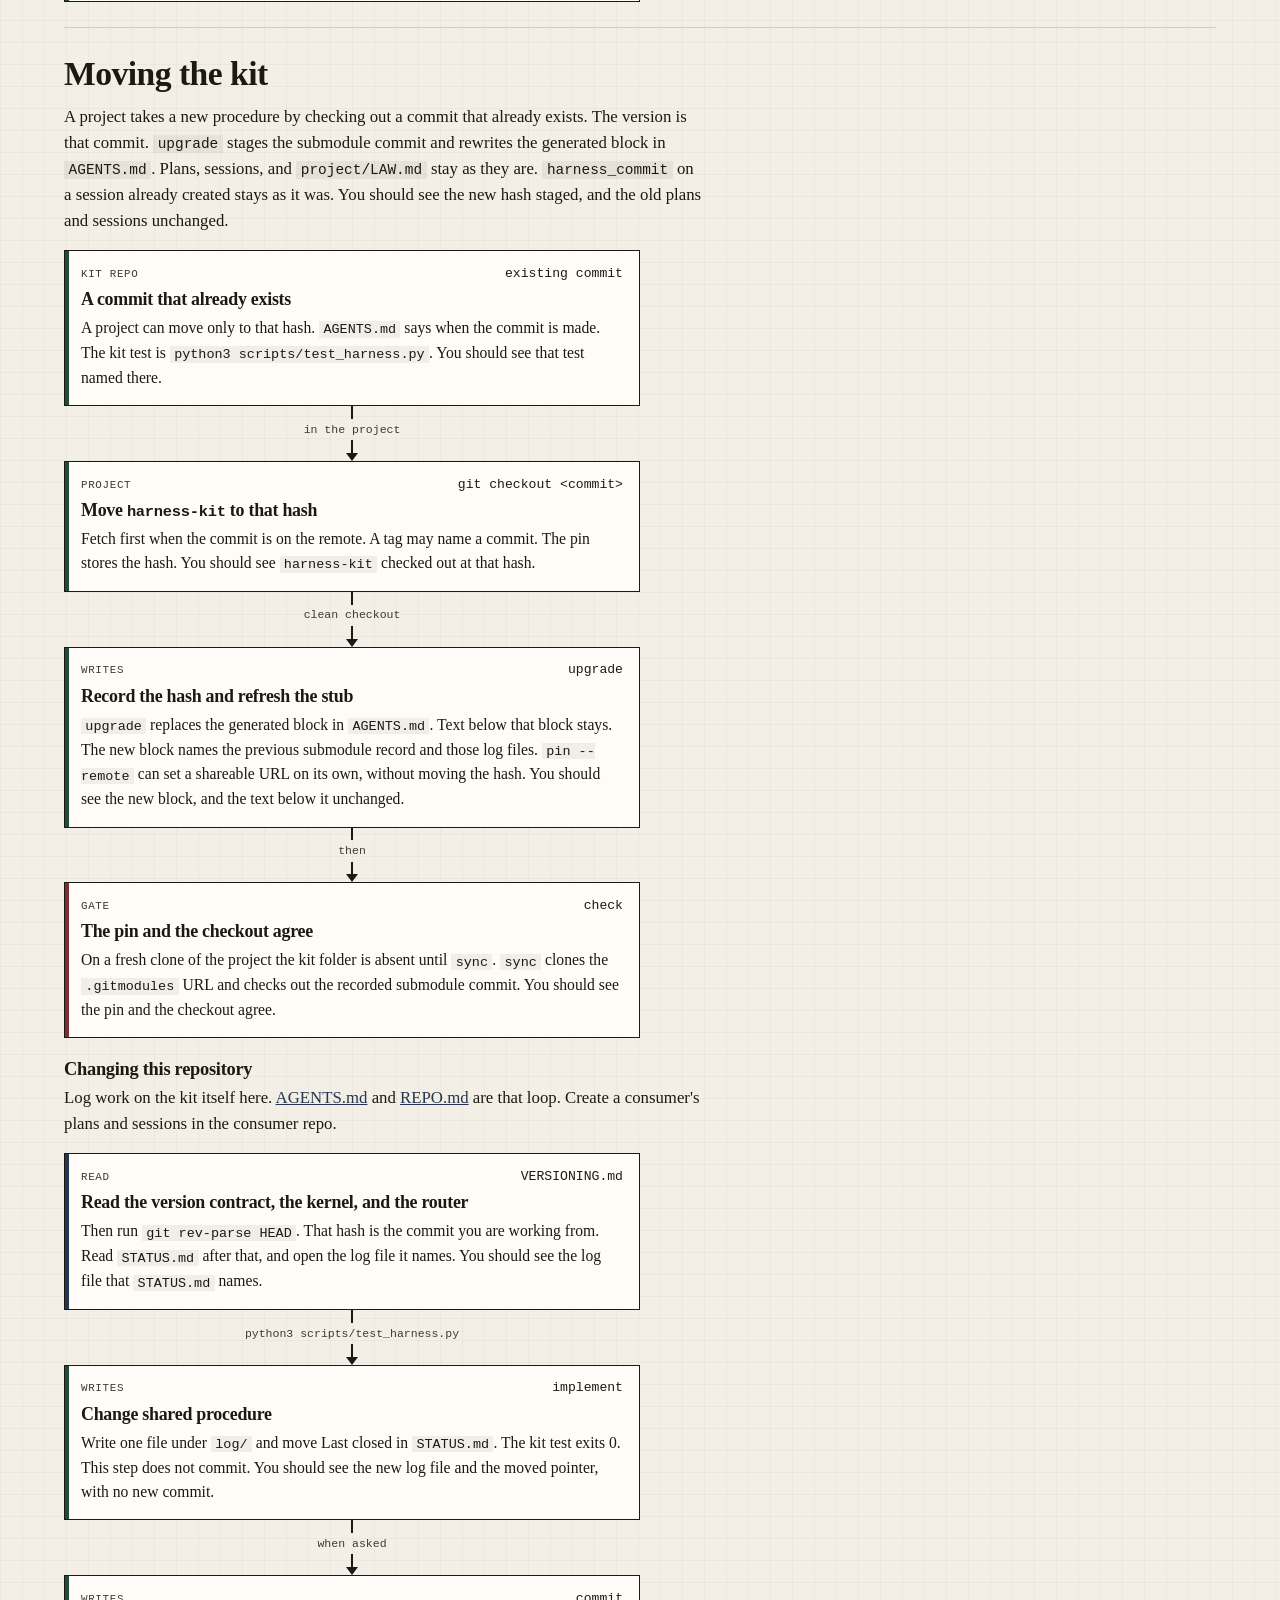
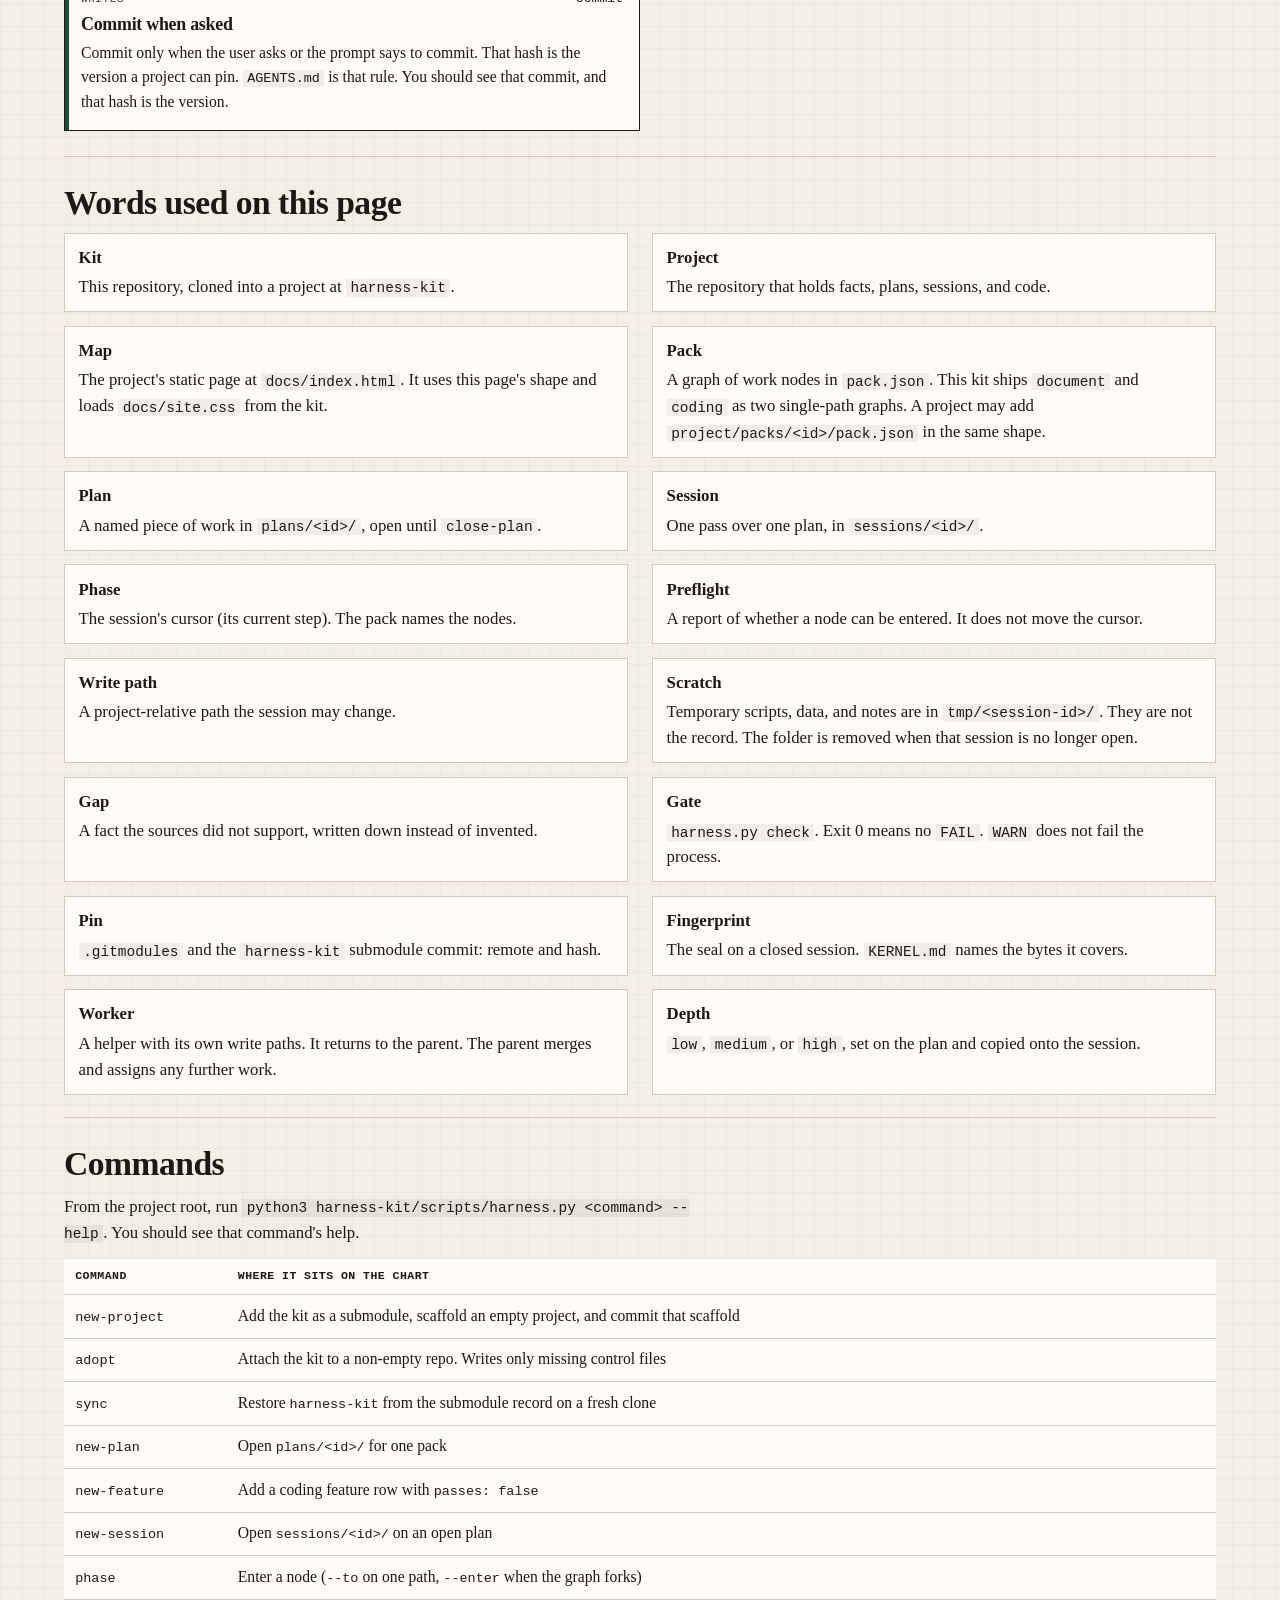
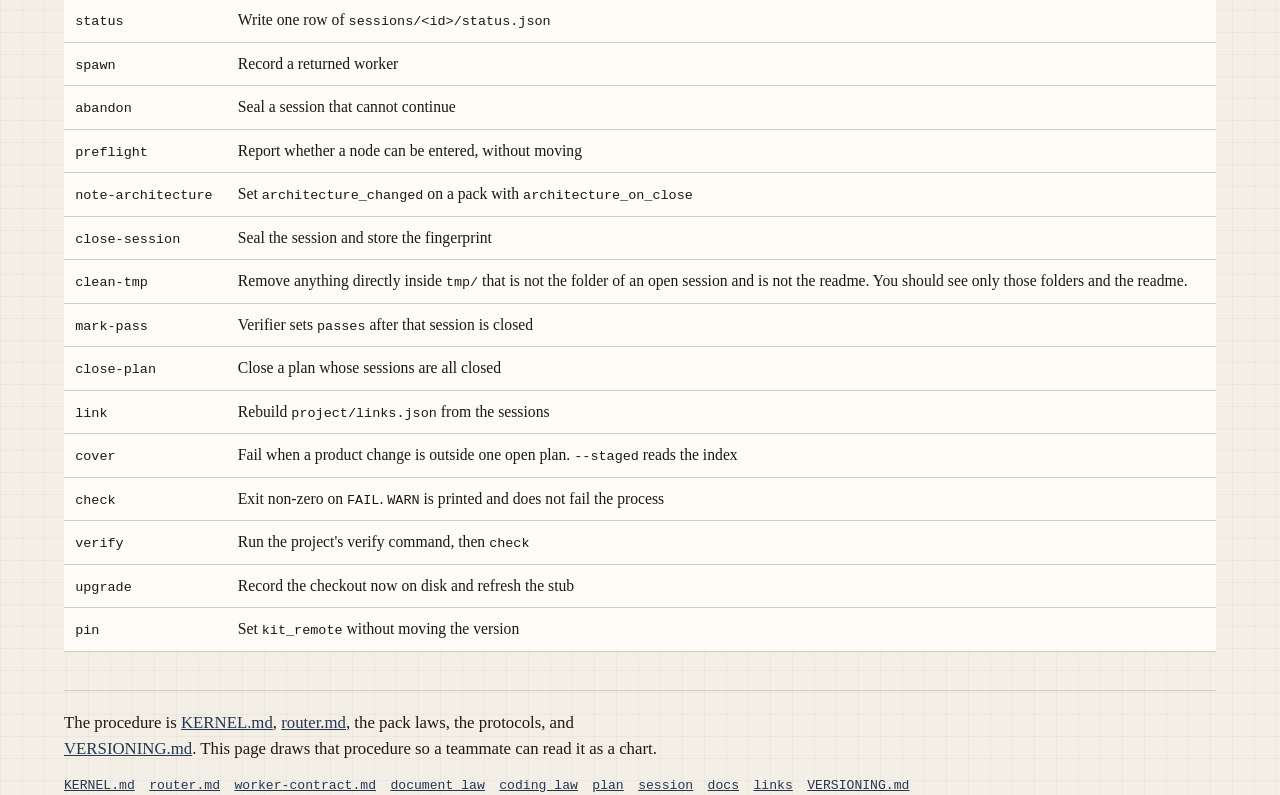
==== commit 6ede5d23: "Keep session scratch in tmp until the session ends new-session creates tmp/<session-id>/ for tempora" ====
--- a/docs/index.html
+++ b/docs/index.html
@@ -65,6 +65,7 @@
               <li><code>project/</code> law, features, gaps</li>
               <li><code>plans/&lt;id&gt;/</code></li>
               <li><code>sessions/&lt;id&gt;/</code></li>
+              <li><code>tmp/&lt;session-id&gt;/</code> holds temporary scripts, data, and notes for one session. It is not the record.</li>
             </ul>
           </article>
         </div>
@@ -159,7 +160,7 @@
             <article class="step write">
               <header><span class="kind">Writes</span><code>new-project</code></header>
               <h3>Scaffold the project</h3>
-              <p>Point the kit script at a directory. It clones this repo into <code>harness-kit</code>, writes the pin, and creates <code>docs/index.html</code> from the template, <code>project/</code>, <code>plans/</code>, <code>sessions/</code>, and the <code>AGENTS.md</code> stub (the generated starter block). You should see that page, those folders, the stub, and one commit. The message is <code>Scaffold the project</code>. The author is <code>harness-kit &lt;harness-kit@localhost&gt;</code>.</p>
+              <p>Point the kit script at a directory. It clones this repo into <code>harness-kit</code>, writes the pin, and creates <code>docs/index.html</code> from the template, <code>project/</code>, <code>plans/</code>, <code>sessions/</code>, and the <code>AGENTS.md</code> stub (the generated starter block). It also creates <code>tmp/</code> so a session can keep temporary scripts, data, and notes there. That folder is not the record. You should see that page, those folders, <code>tmp/README.md</code>, the stub, and one commit. The message is <code>Scaffold the project</code>. The author is <code>harness-kit &lt;harness-kit@localhost&gt;</code>.</p>
             </article>
             <div class="join" aria-hidden="true">
               <span class="shaft"></span>
@@ -711,6 +712,10 @@
           <div>
             <dt>Write path</dt>
             <dd>A project-relative path the session may change.</dd>
+          </div>
+          <div>
+            <dt>Scratch</dt>
+            <dd>Temporary scripts, data, and notes are in <code>tmp/&lt;session-id&gt;/</code>. They are not the record. The folder is removed when that session is no longer open.</dd>
           </div>
           <div>
             <dt>Gap</dt>
@@ -760,6 +765,7 @@
             <tr><td><code>preflight</code></td><td>Report whether a node can be entered, without moving</td></tr>
             <tr><td><code>note-architecture</code></td><td>Set <code>architecture_changed</code> on a pack with <code>architecture_on_close</code></td></tr>
             <tr><td><code>close-session</code></td><td>Seal the session and store the fingerprint</td></tr>
+            <tr><td><code>clean-tmp</code></td><td>Remove anything directly inside <code>tmp/</code> that is not the folder of an open session and is not the readme. You should see only those folders and the readme.</td></tr>
             <tr><td><code>mark-pass</code></td><td>Verifier sets <code>passes</code> after that session is closed</td></tr>
             <tr><td><code>close-plan</code></td><td>Close a plan whose sessions are all closed</td></tr>
             <tr><td><code>link</code></td><td>Rebuild <code>project/links.json</code> from the sessions</td></tr>
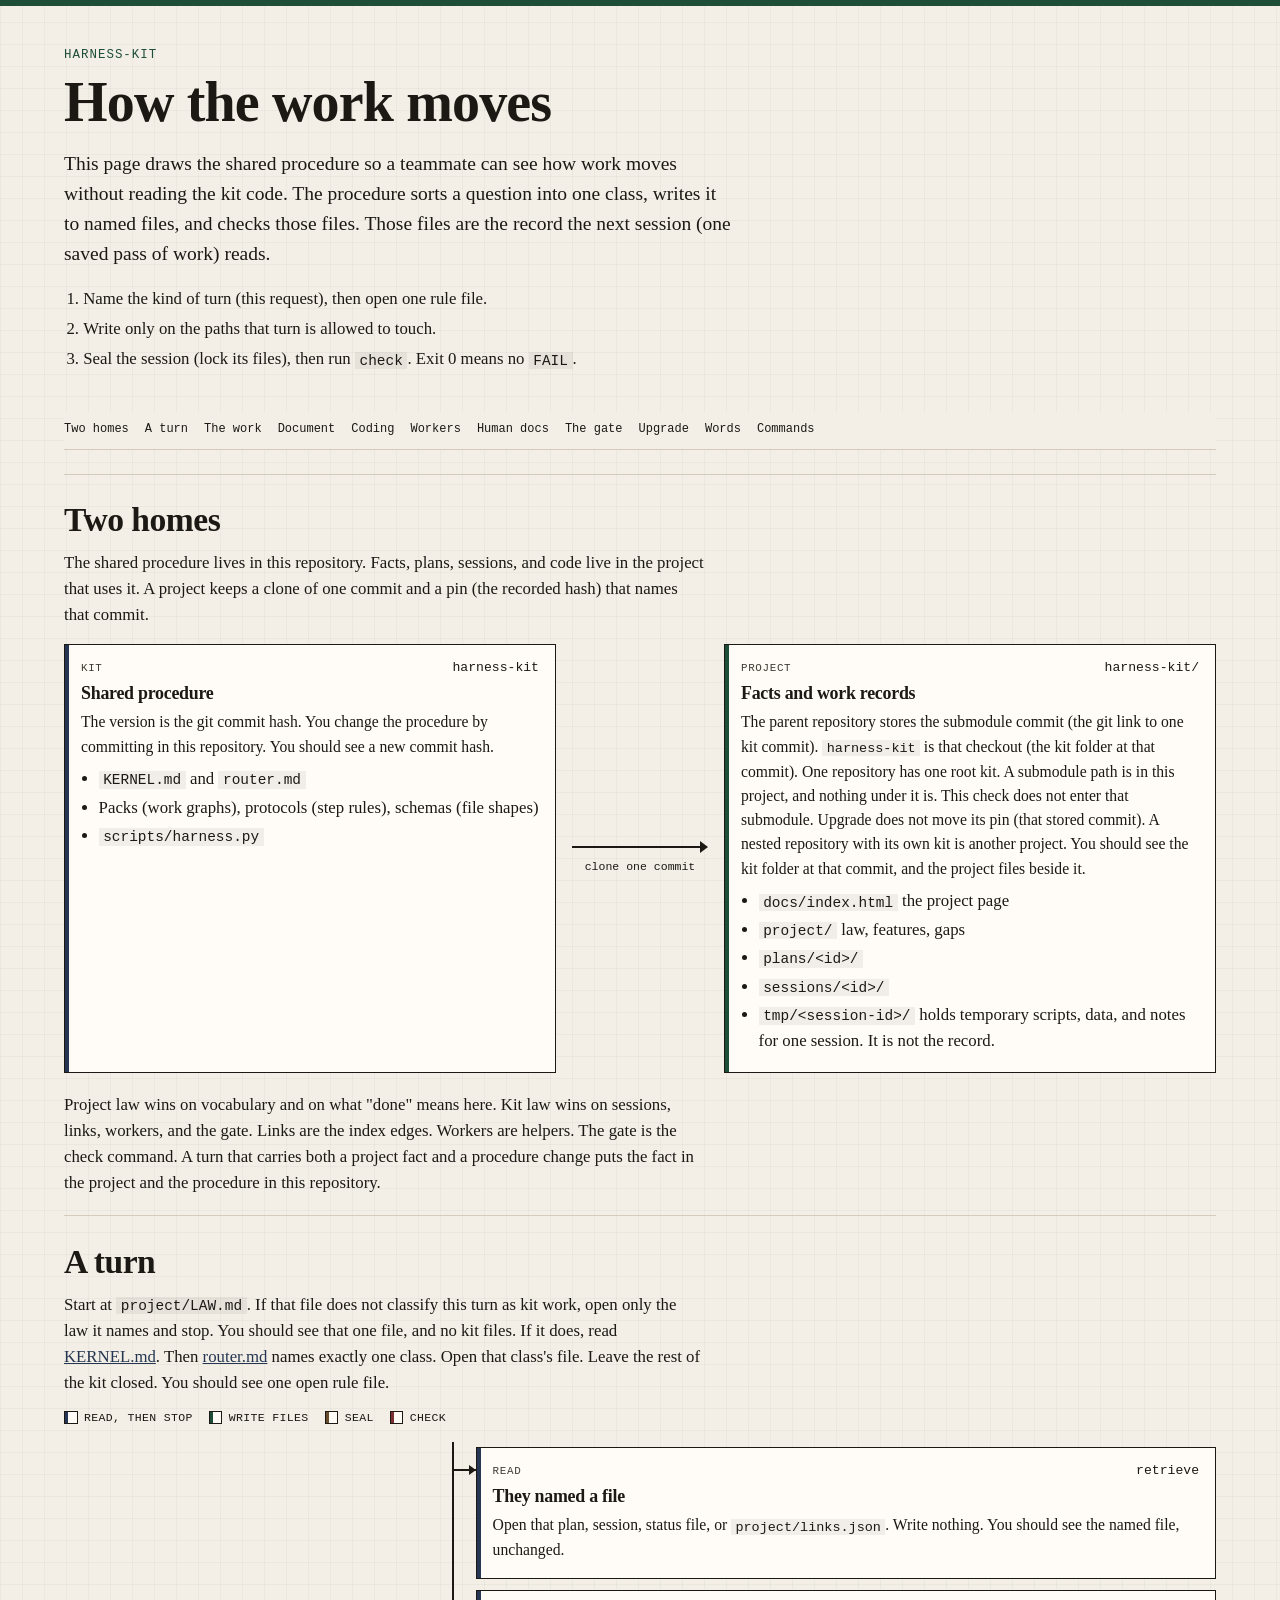
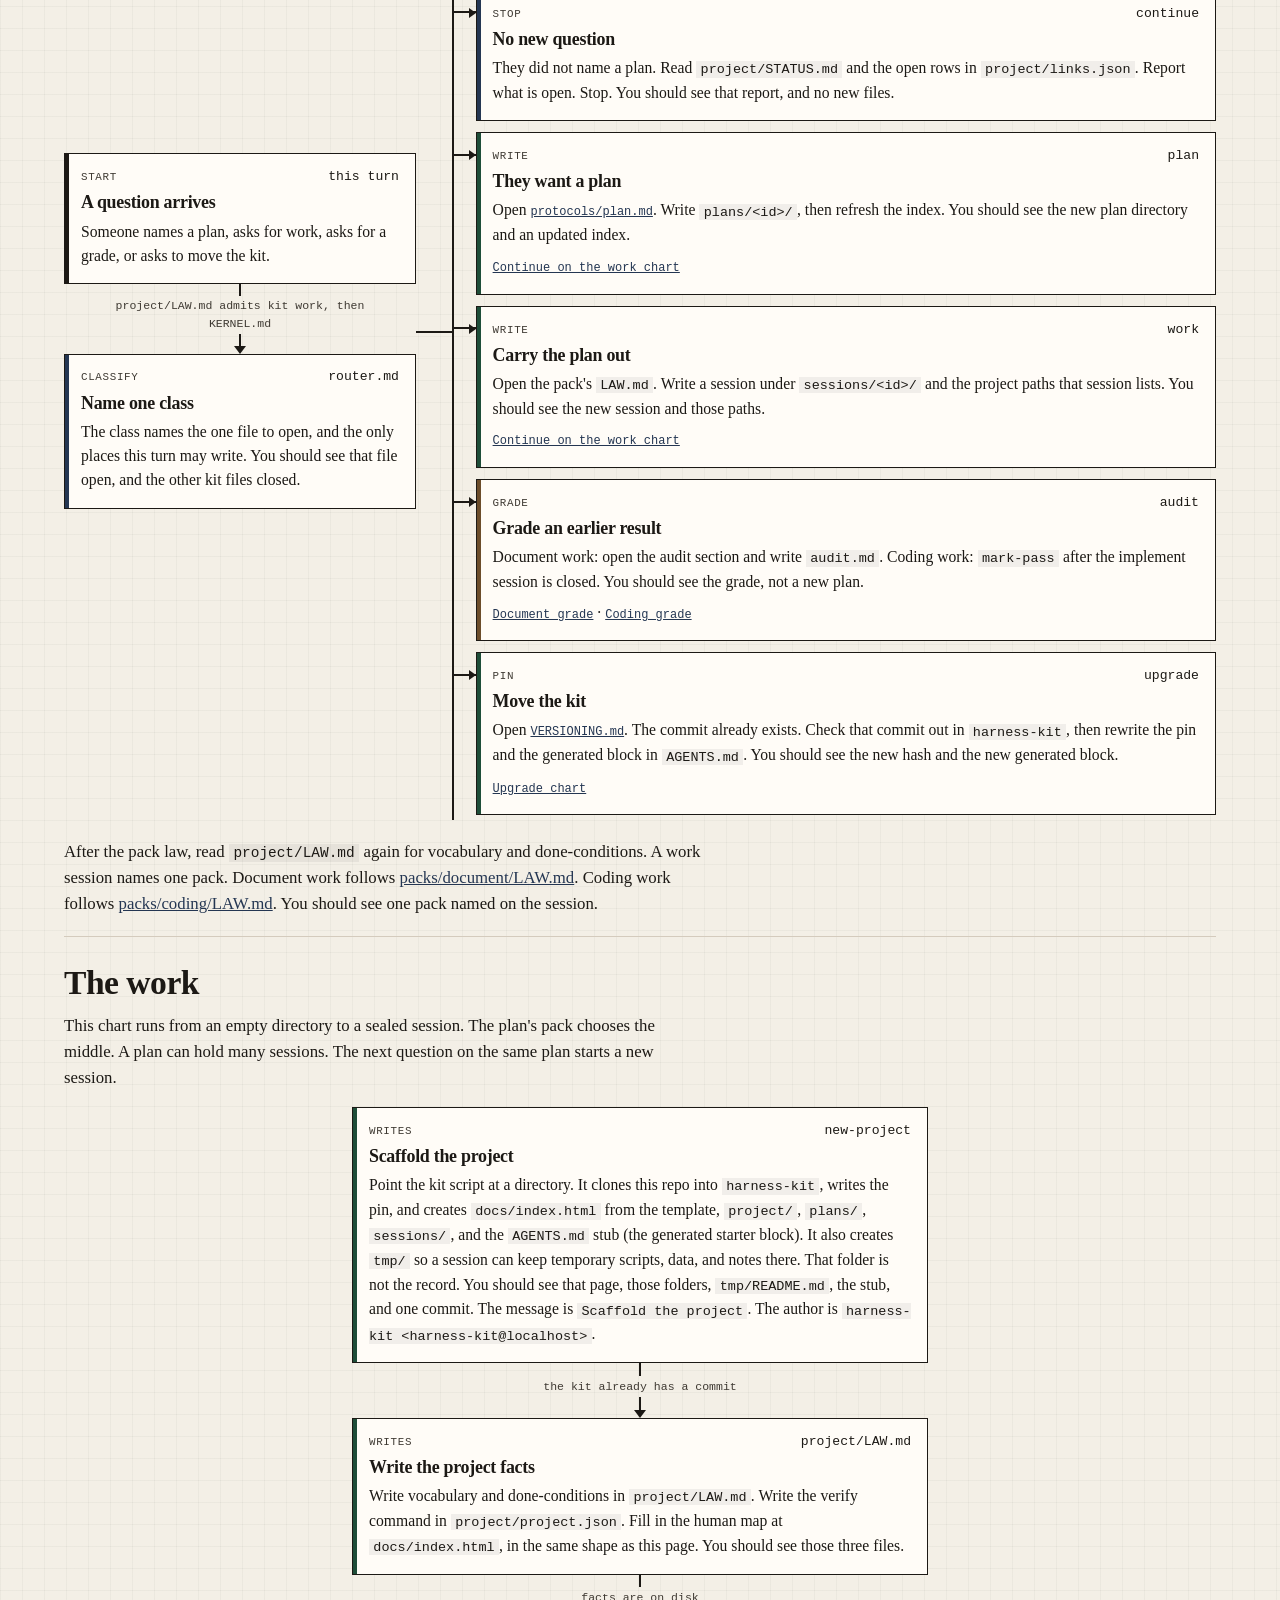
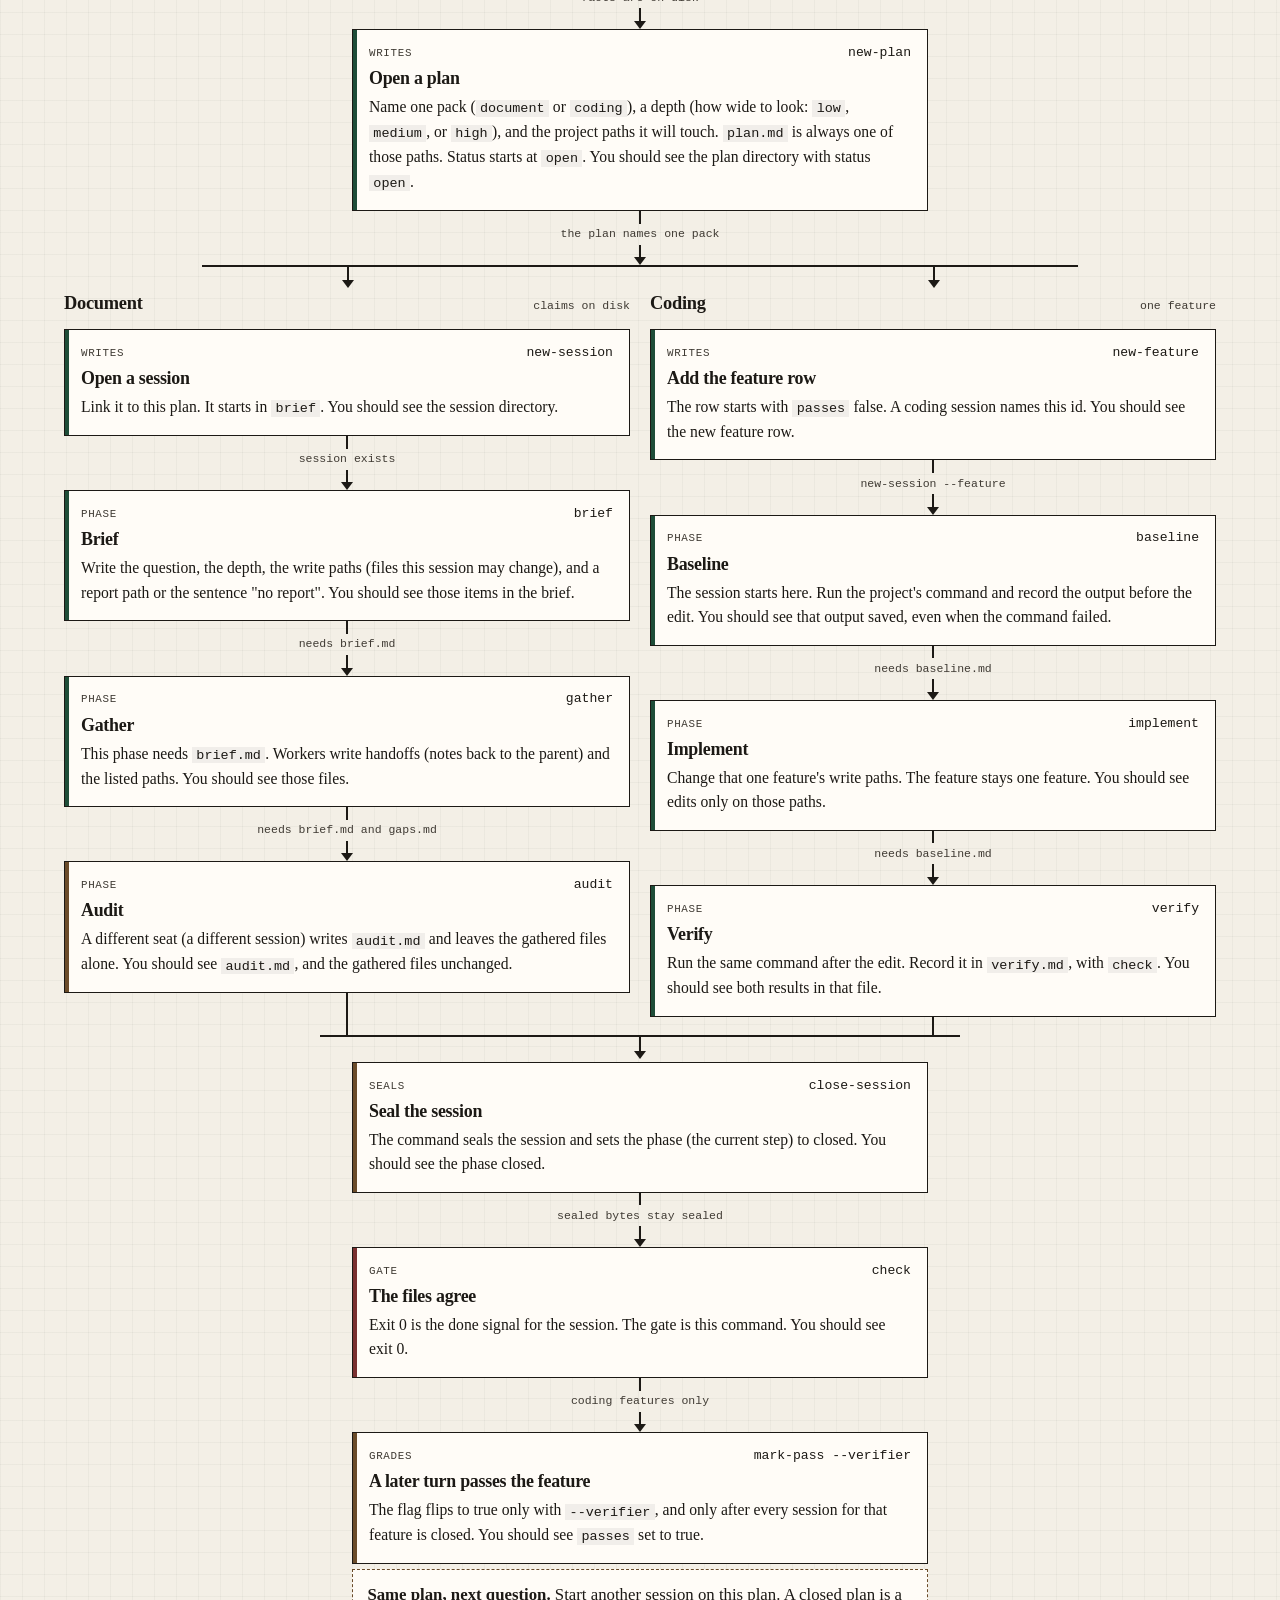
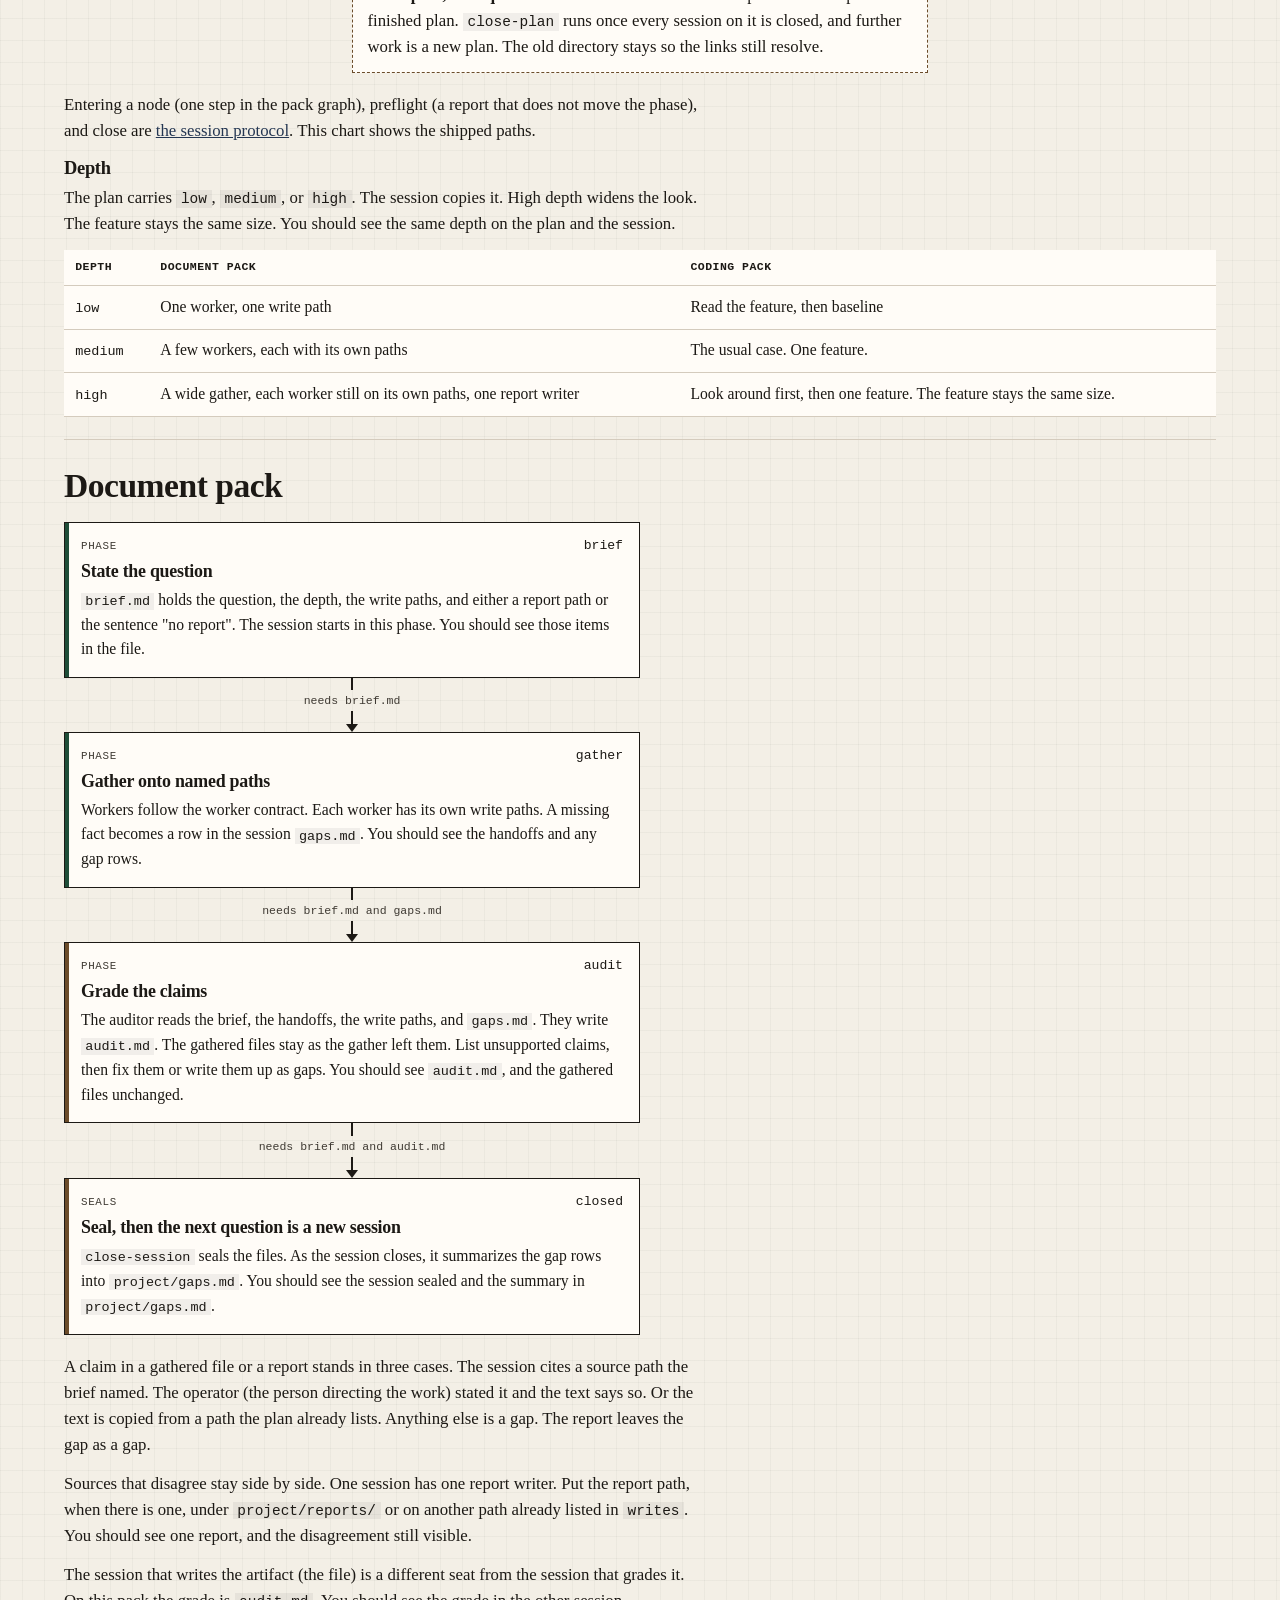
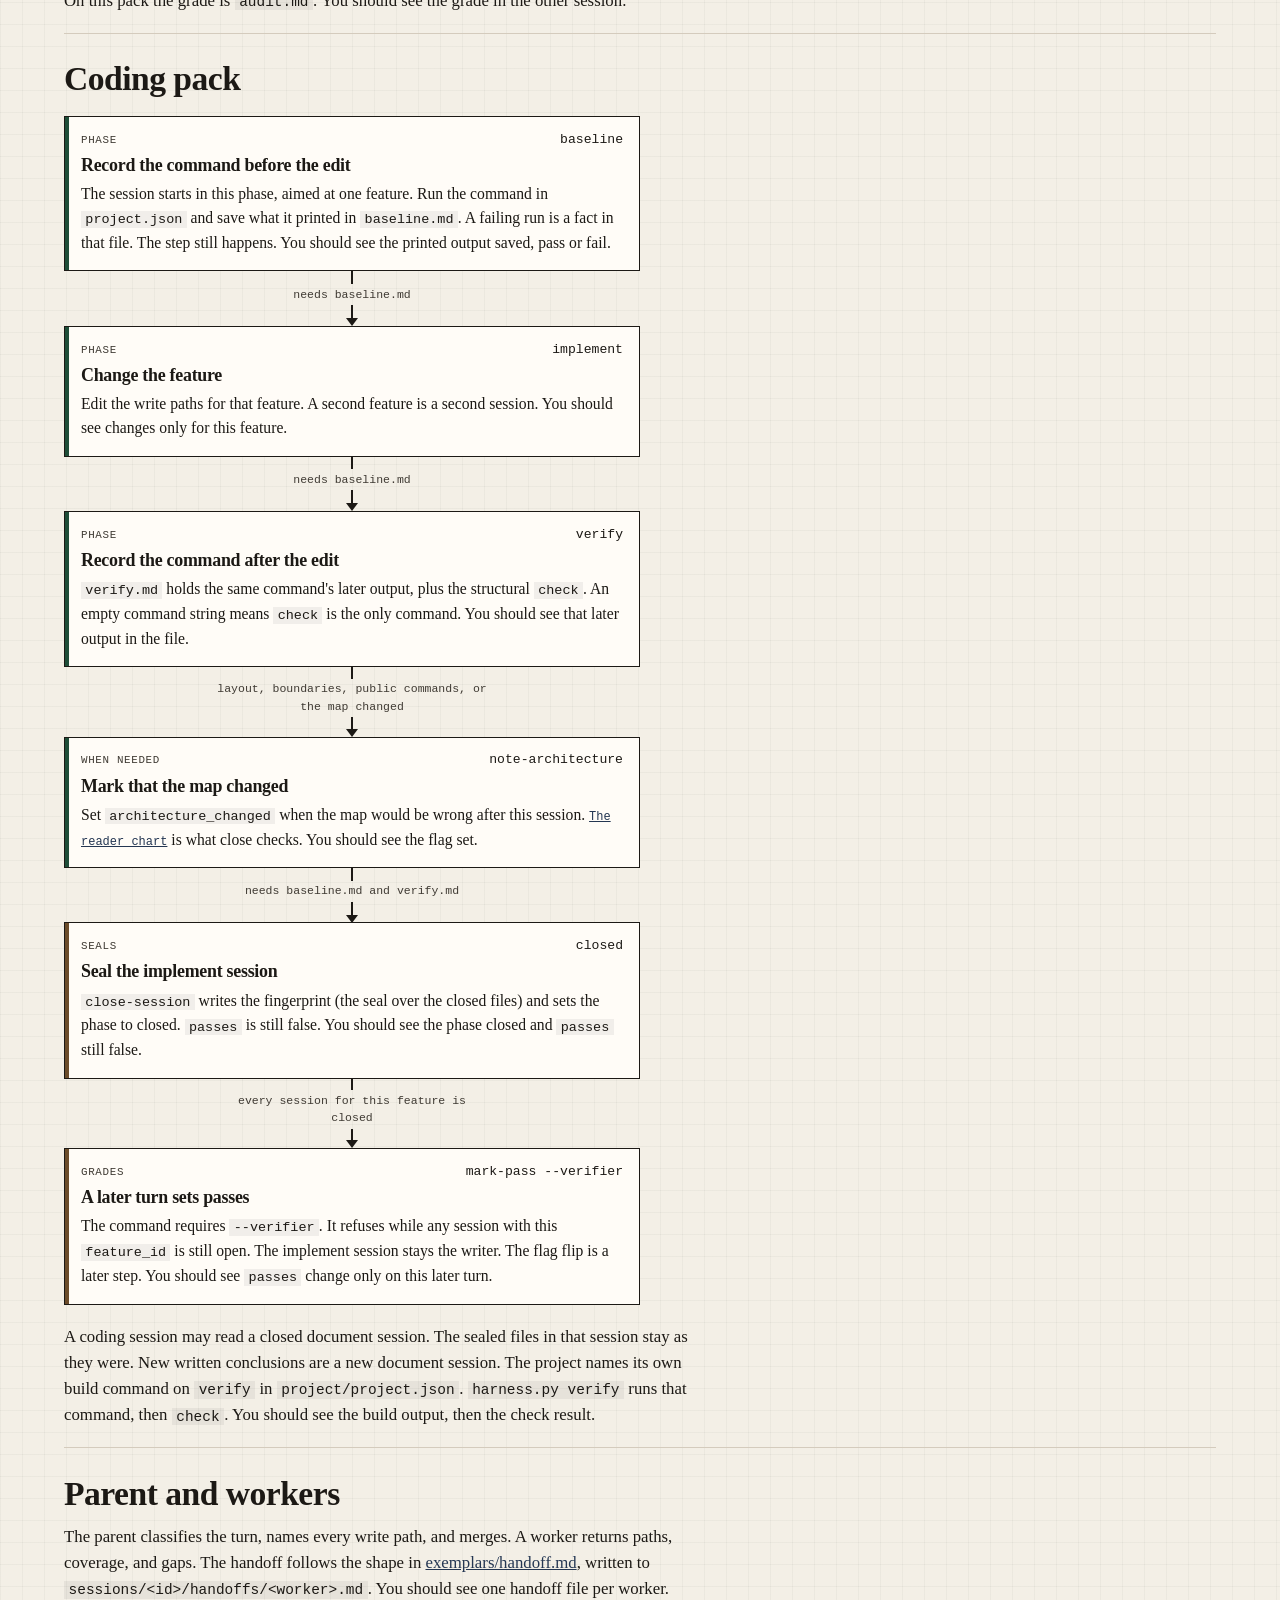
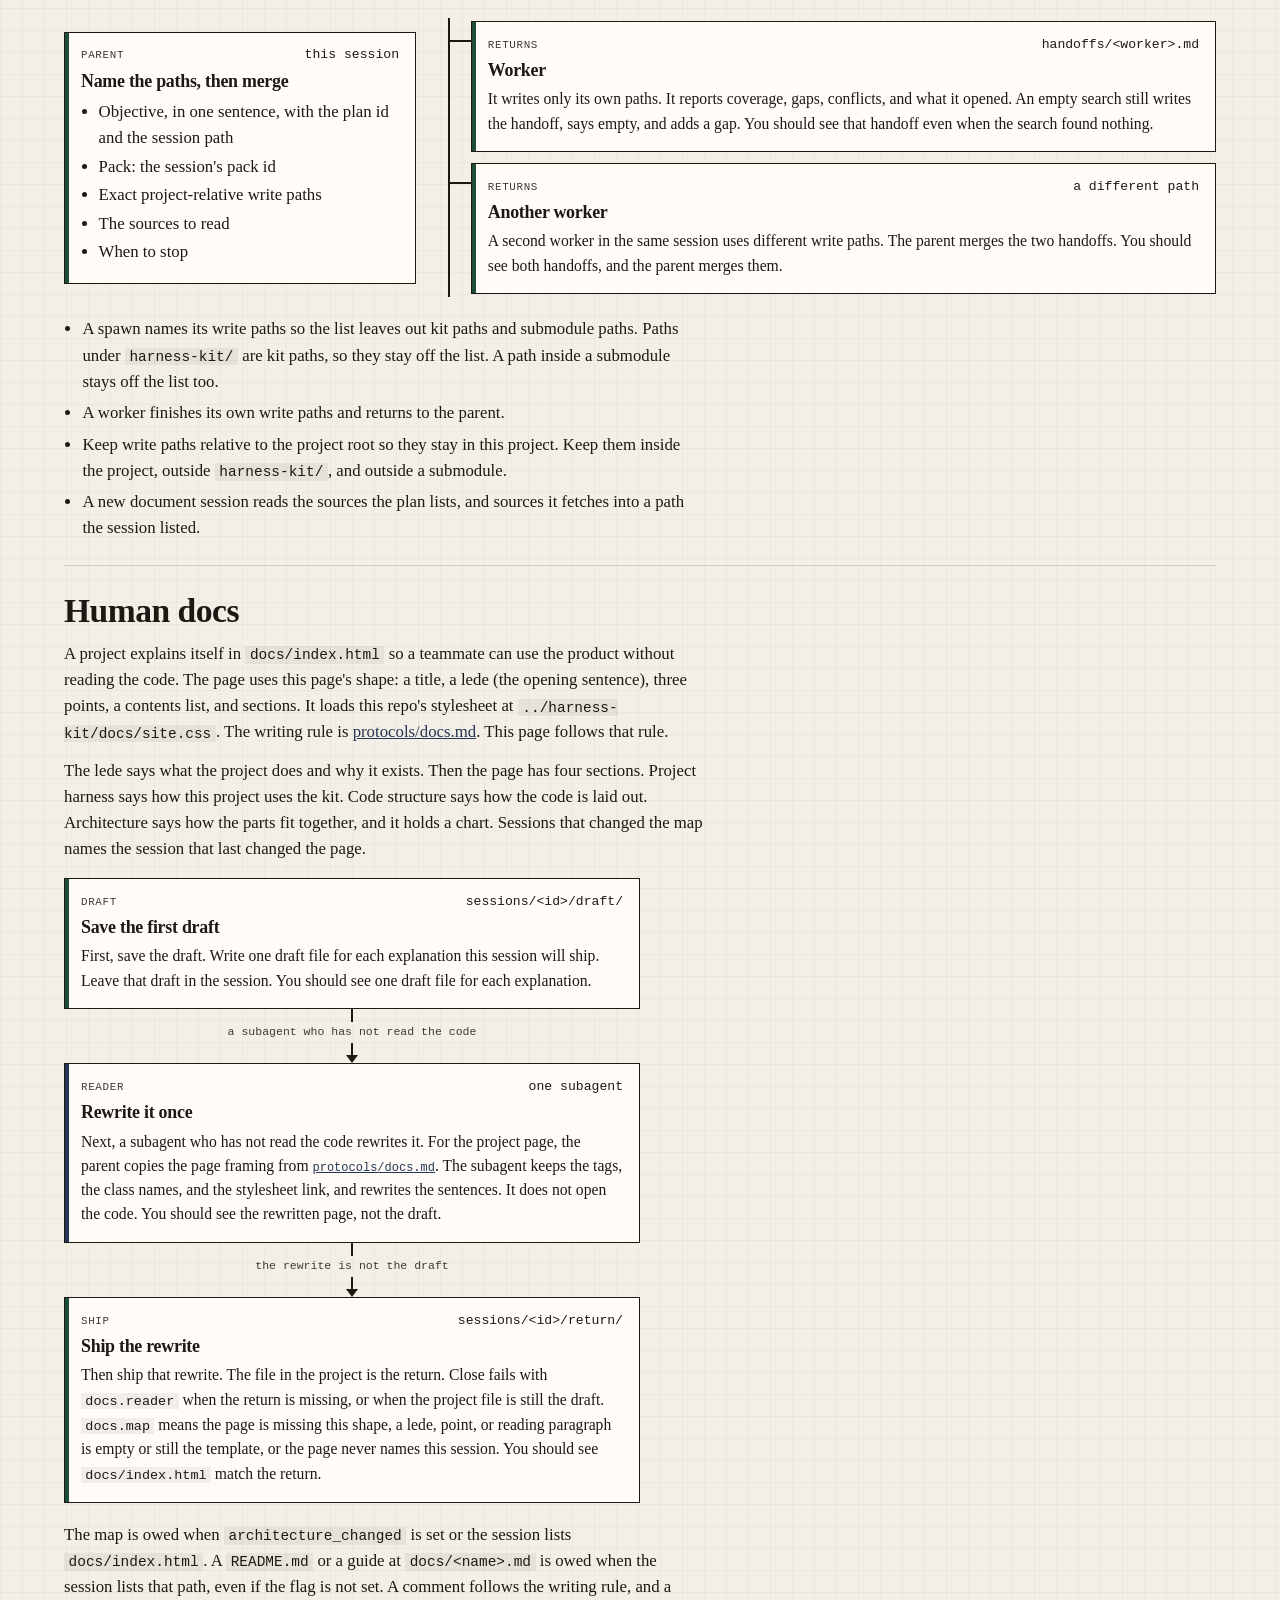
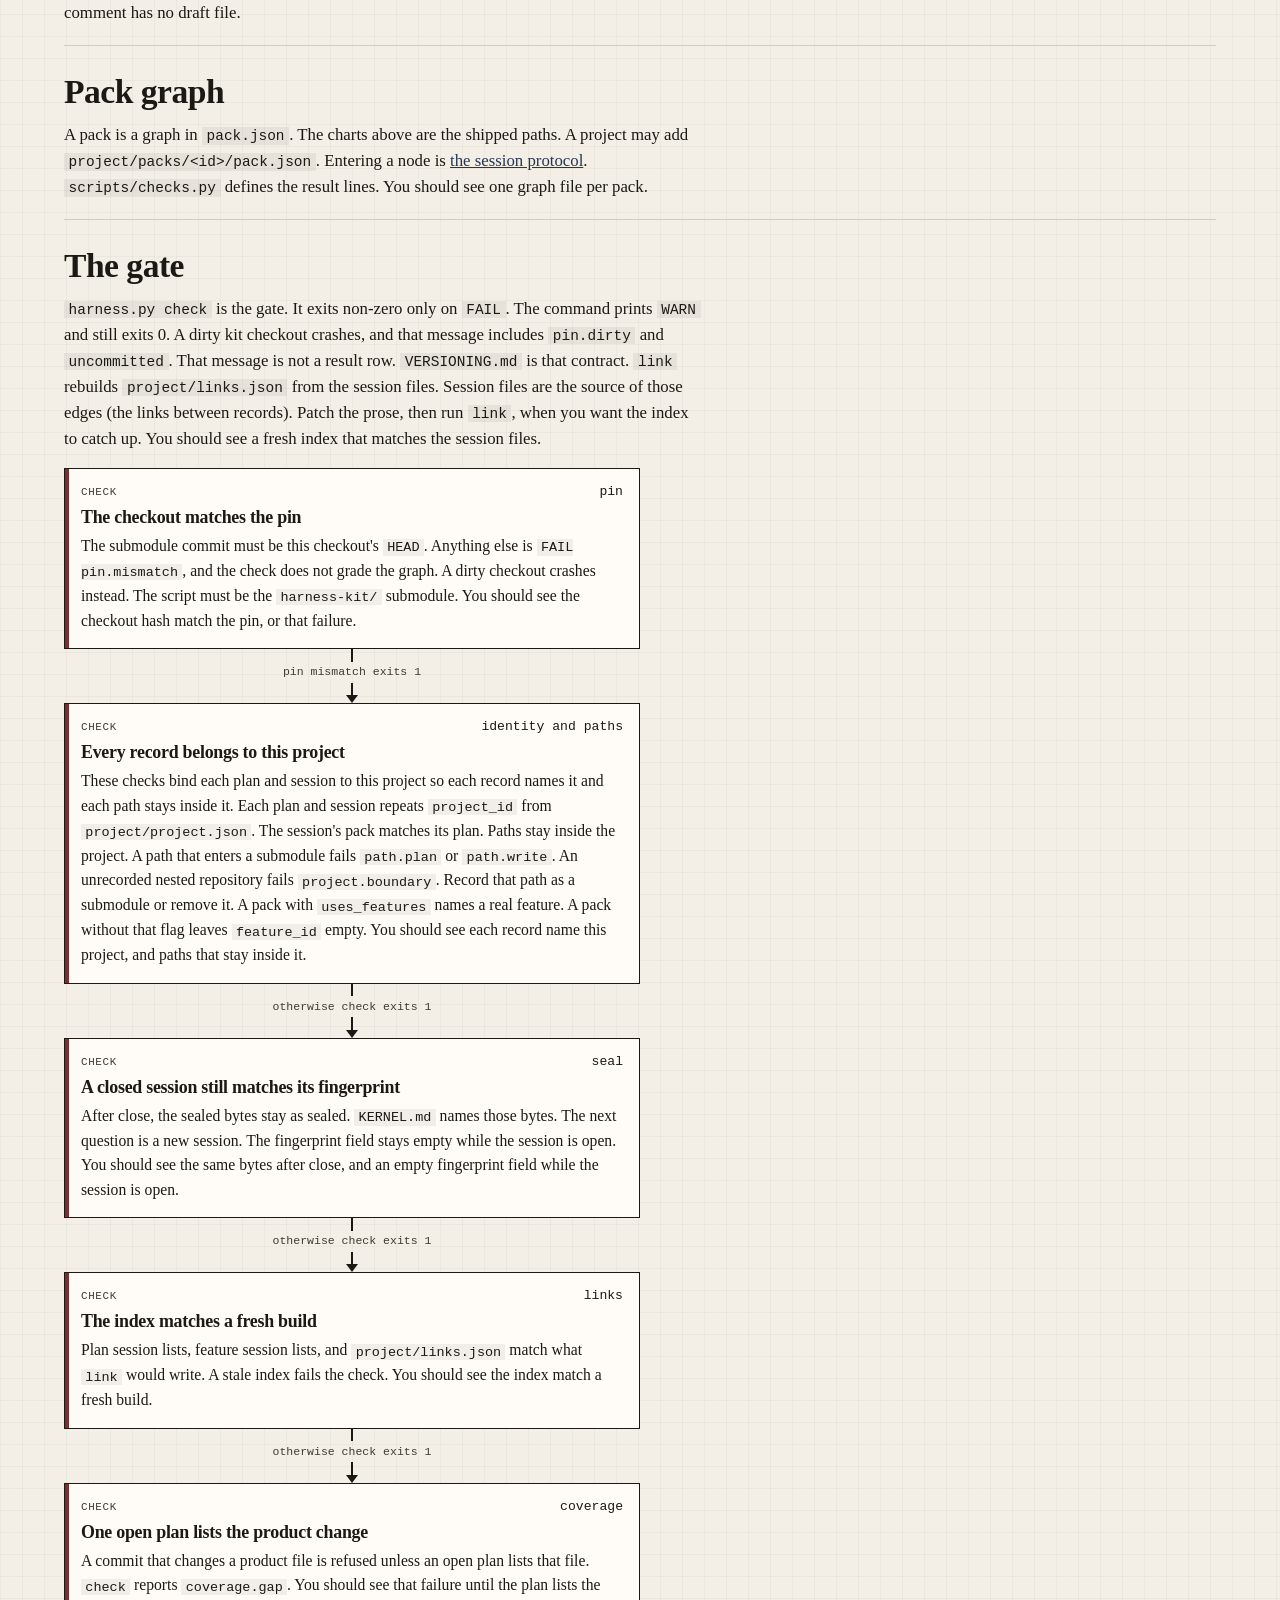
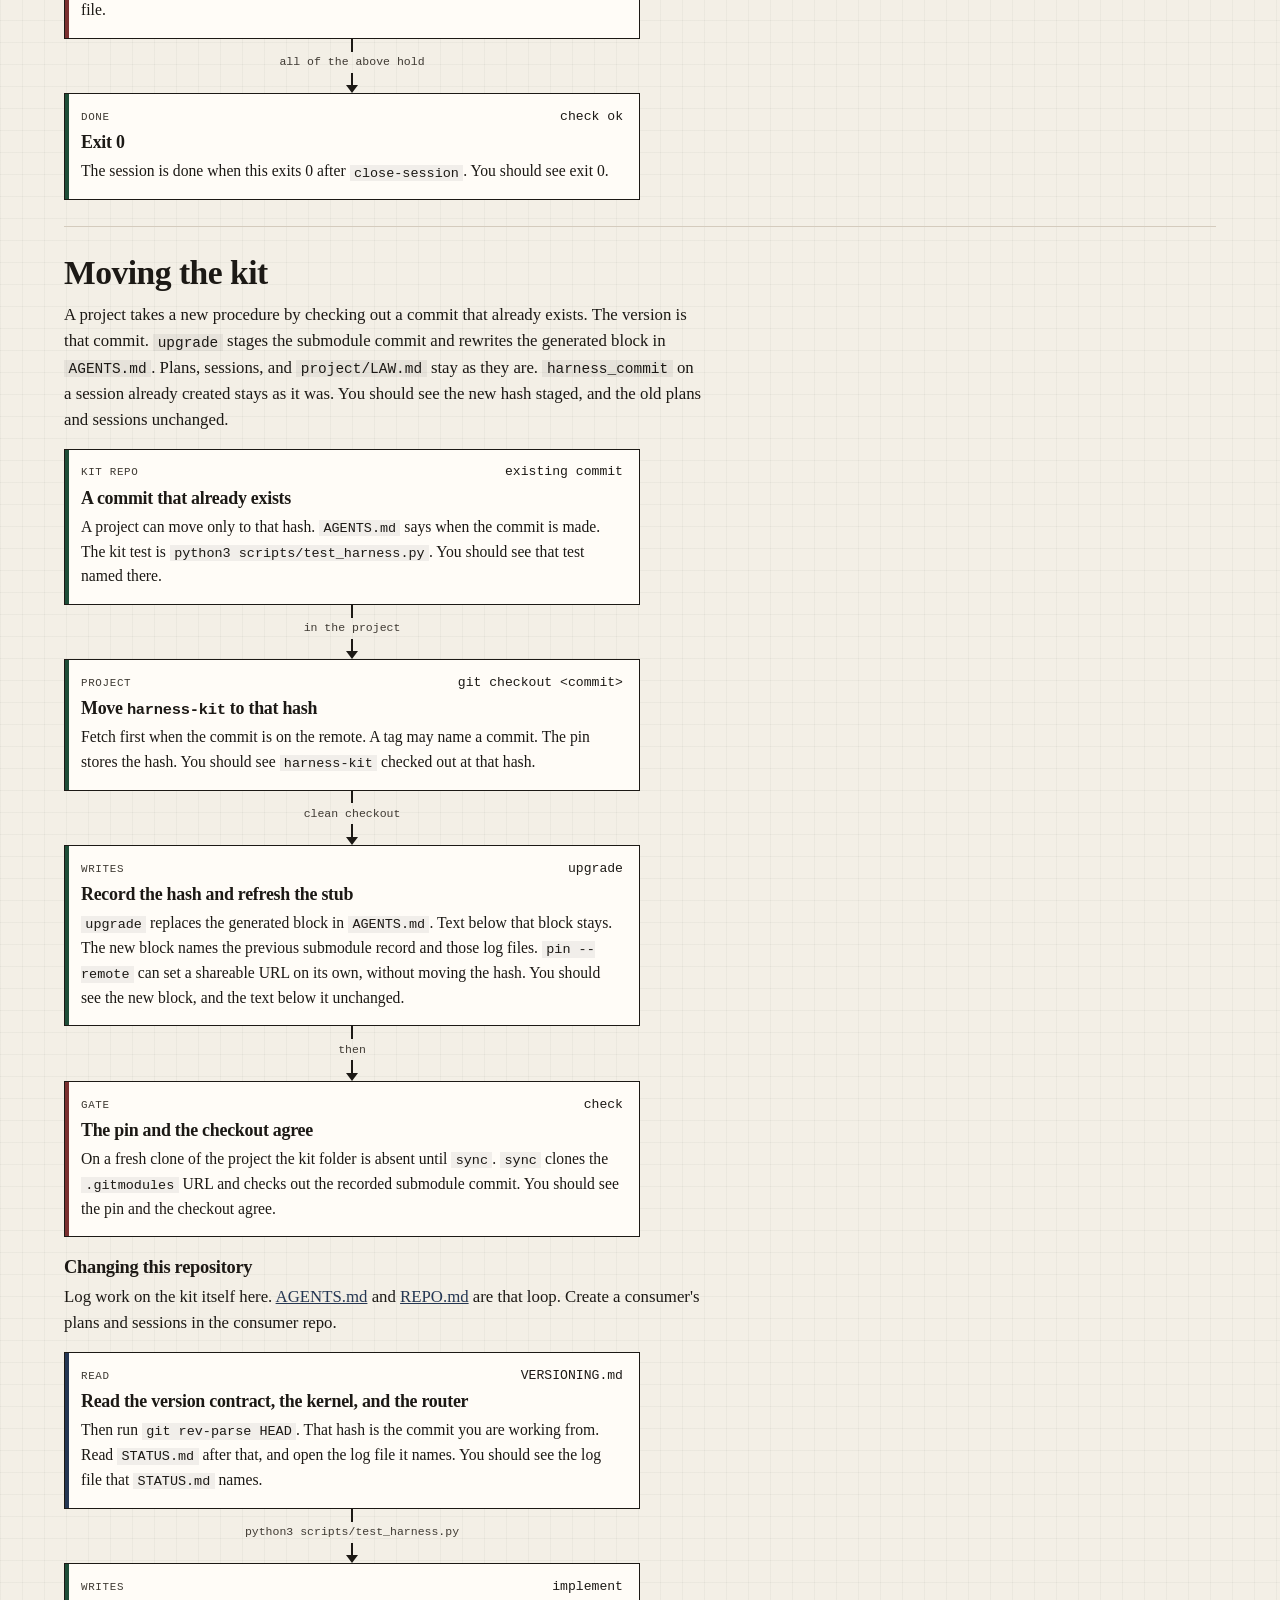
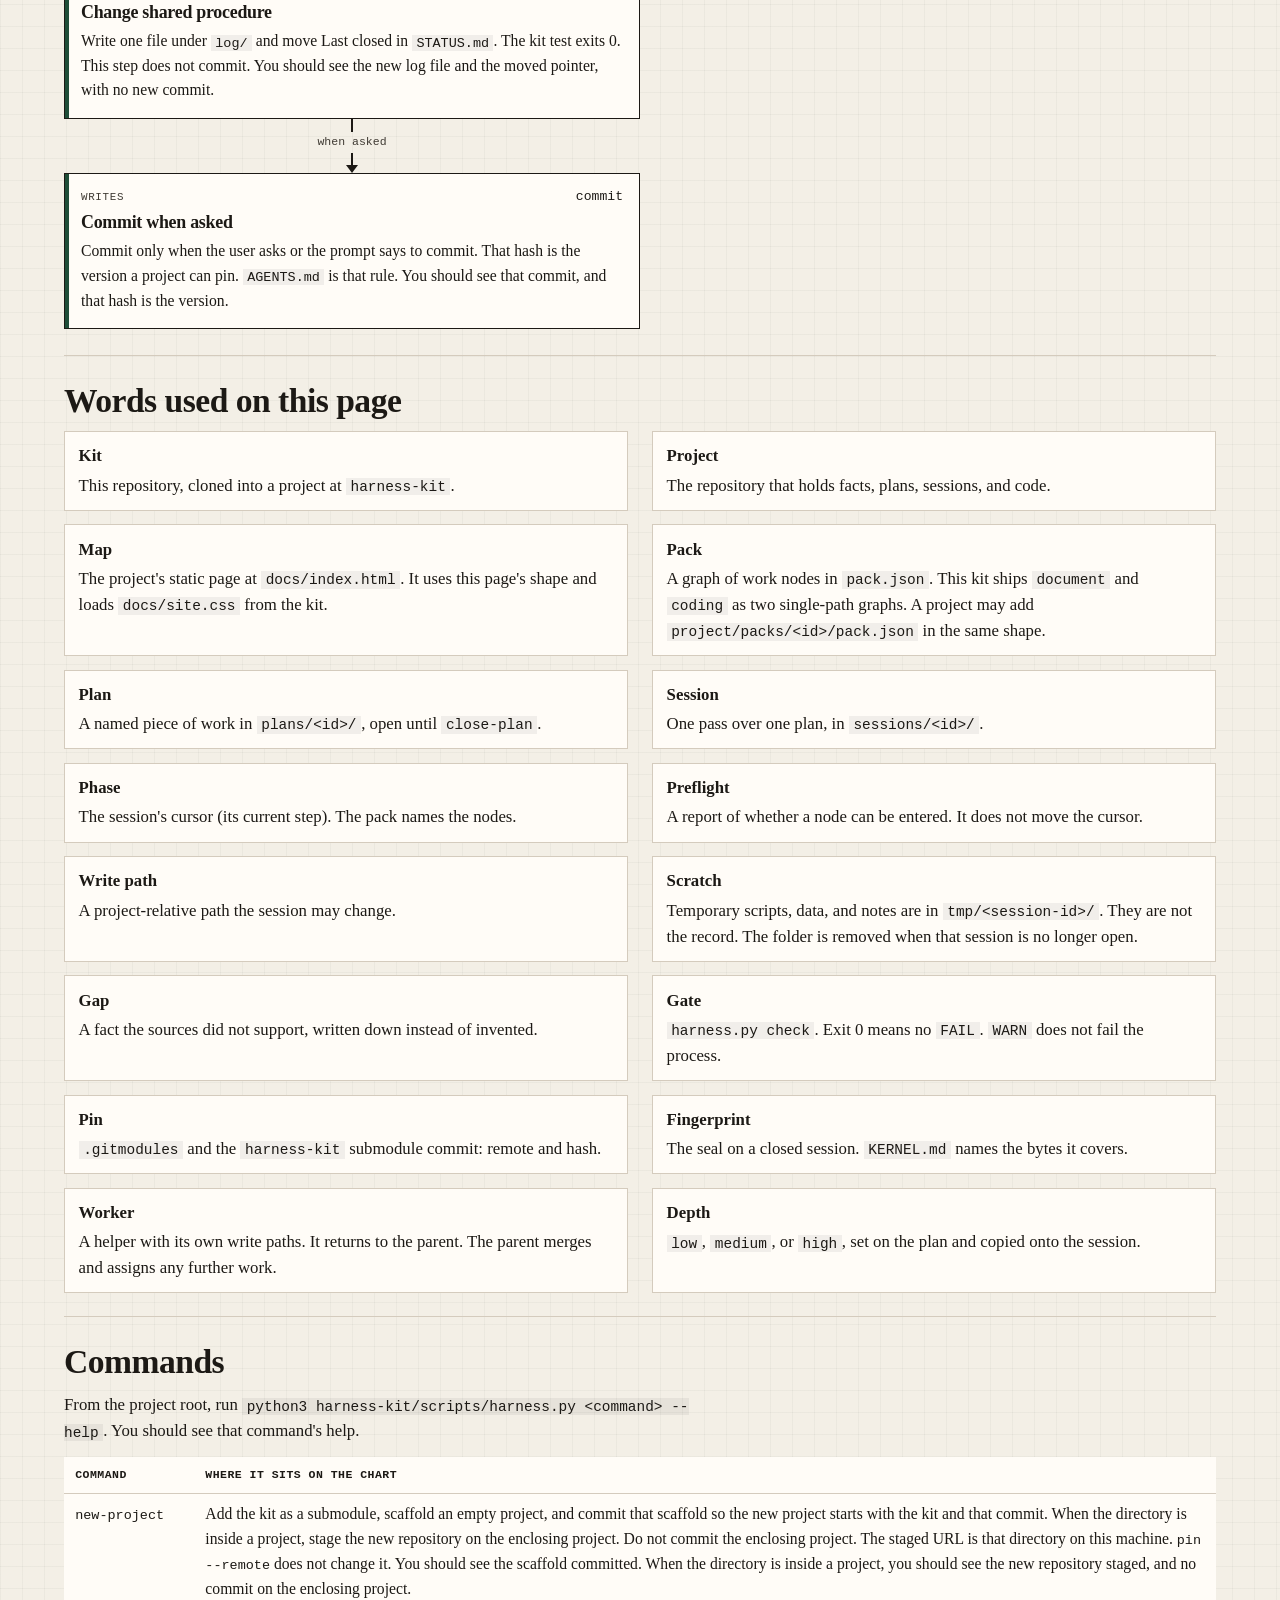
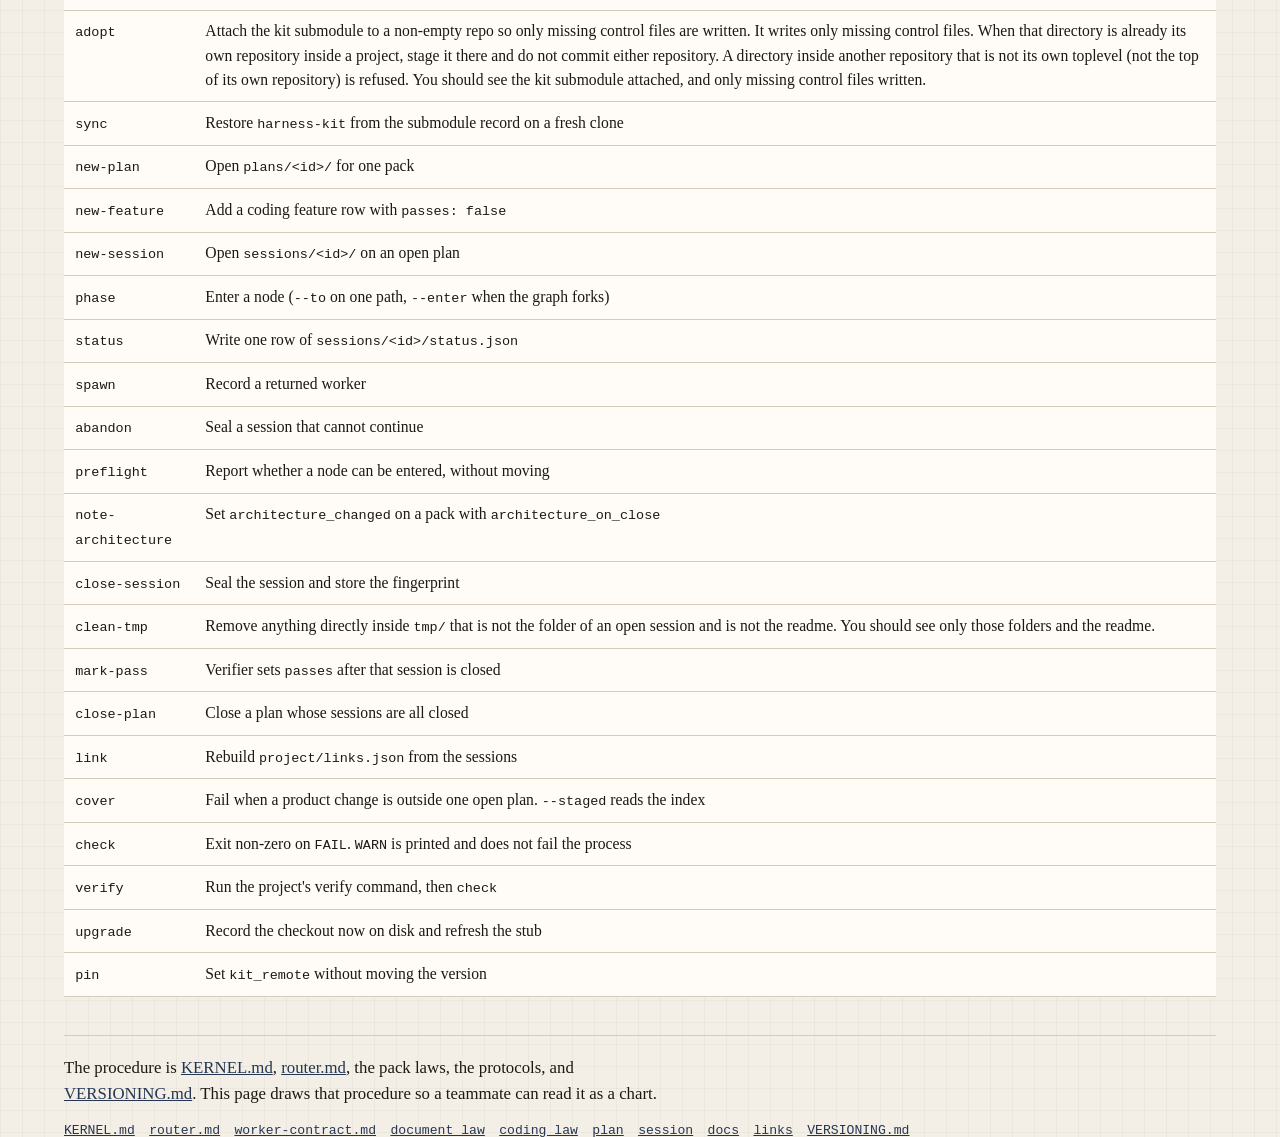
==== commit 9e18d321: "Treat a nested repository as its own project One repository has one root kit. Any other gitlink is a" ====
--- a/docs/index.html
+++ b/docs/index.html
@@ -59,7 +59,7 @@
           <article class="step write">
             <header><span class="kind">Project</span><code>harness-kit/</code></header>
             <h3>Facts and work records</h3>
-            <p>The parent repository stores the submodule commit (the git link to one kit commit). <code>harness-kit</code> is that checkout. The project fills everything else. You should see the kit folder at that commit, and the project files beside it.</p>
+            <p>The parent repository stores the submodule commit (the git link to one kit commit). <code>harness-kit</code> is that checkout (the kit folder at that commit). One repository has one root kit. A submodule path is in this project, and nothing under it is. This check does not enter that submodule. Upgrade does not move its pin (that stored commit). A nested repository with its own kit is another project. You should see the kit folder at that commit, and the project files beside it.</p>
             <ul>
               <li><code>docs/index.html</code> the project page</li>
               <li><code>project/</code> law, features, gaps</li>
@@ -483,9 +483,9 @@
           </ol>
         </div>
         <ul class="rule-list">
-          <li>A spawn names its write paths. Paths under <code>harness-kit/</code> are kit paths, so they stay off the list.</li>
+          <li>A spawn names its write paths so the list leaves out kit paths and submodule paths. Paths under <code>harness-kit/</code> are kit paths, so they stay off the list. A path inside a submodule stays off the list too.</li>
           <li>A worker finishes its own write paths and returns to the parent.</li>
-          <li>Keep write paths relative to the project root, inside the project, and outside <code>harness-kit/</code>.</li>
+          <li>Keep write paths relative to the project root so they stay in this project. Keep them inside the project, outside <code>harness-kit/</code>, and outside a submodule.</li>
           <li>A new document session reads the sources the plan lists, and sources it fetches into a path the session listed.</li>
         </ul>
       </section>
@@ -549,7 +549,7 @@
           <article class="step gate">
             <header><span class="kind">Check</span><code>identity and paths</code></header>
             <h3>Every record belongs to this project</h3>
-            <p>Each plan and session repeats <code>project_id</code> from <code>project/project.json</code>. The session's pack matches its plan. Paths stay inside the project. A pack with <code>uses_features</code> names a real feature. A pack without that flag leaves <code>feature_id</code> empty. You should see each record name this project, and paths that stay inside it.</p>
+            <p>These checks bind each plan and session to this project so each record names it and each path stays inside it. Each plan and session repeats <code>project_id</code> from <code>project/project.json</code>. The session's pack matches its plan. Paths stay inside the project. A path that enters a submodule fails <code>path.plan</code> or <code>path.write</code>. An unrecorded nested repository fails <code>project.boundary</code>. Record that path as a submodule or remove it. A pack with <code>uses_features</code> names a real feature. A pack without that flag leaves <code>feature_id</code> empty. You should see each record name this project, and paths that stay inside it.</p>
           </article>
           <div class="join" aria-hidden="true">
             <span class="shaft"></span>
@@ -752,8 +752,8 @@
             <tr><th>Command</th><th>Where it sits on the chart</th></tr>
           </thead>
           <tbody>
-            <tr><td><code>new-project</code></td><td>Add the kit as a submodule, scaffold an empty project, and commit that scaffold</td></tr>
-            <tr><td><code>adopt</code></td><td>Attach the kit to a non-empty repo. Writes only missing control files</td></tr>
+            <tr><td><code>new-project</code></td><td>Add the kit as a submodule, scaffold an empty project, and commit that scaffold so the new project starts with the kit and that commit. When the directory is inside a project, stage the new repository on the enclosing project. Do not commit the enclosing project. The staged URL is that directory on this machine. <code>pin --remote</code> does not change it. You should see the scaffold committed. When the directory is inside a project, you should see the new repository staged, and no commit on the enclosing project.</td></tr>
+            <tr><td><code>adopt</code></td><td>Attach the kit submodule to a non-empty repo so only missing control files are written. It writes only missing control files. When that directory is already its own repository inside a project, stage it there and do not commit either repository. A directory inside another repository that is not its own toplevel (not the top of its own repository) is refused. You should see the kit submodule attached, and only missing control files written.</td></tr>
             <tr><td><code>sync</code></td><td>Restore <code>harness-kit</code> from the submodule record on a fresh clone</td></tr>
             <tr><td><code>new-plan</code></td><td>Open <code>plans/&lt;id&gt;/</code> for one pack</td></tr>
             <tr><td><code>new-feature</code></td><td>Add a coding feature row with <code>passes: false</code></td></tr>
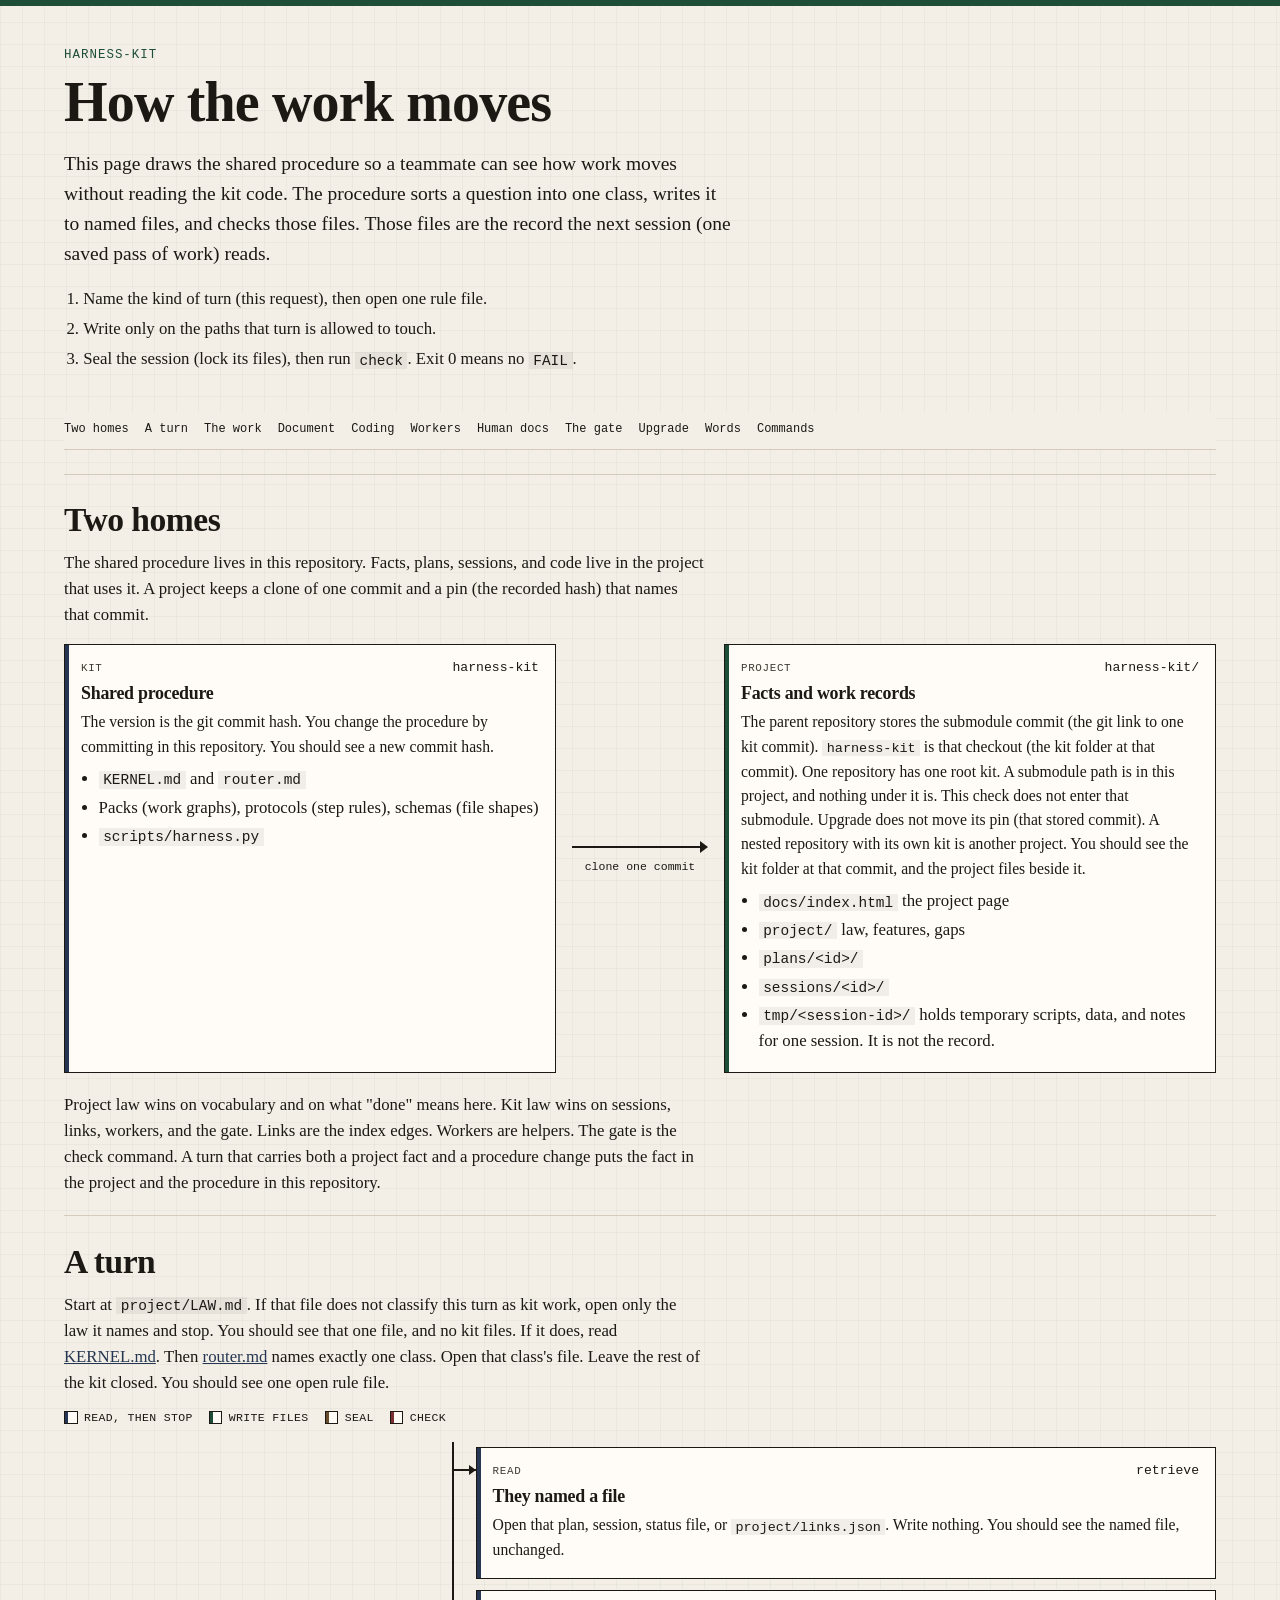
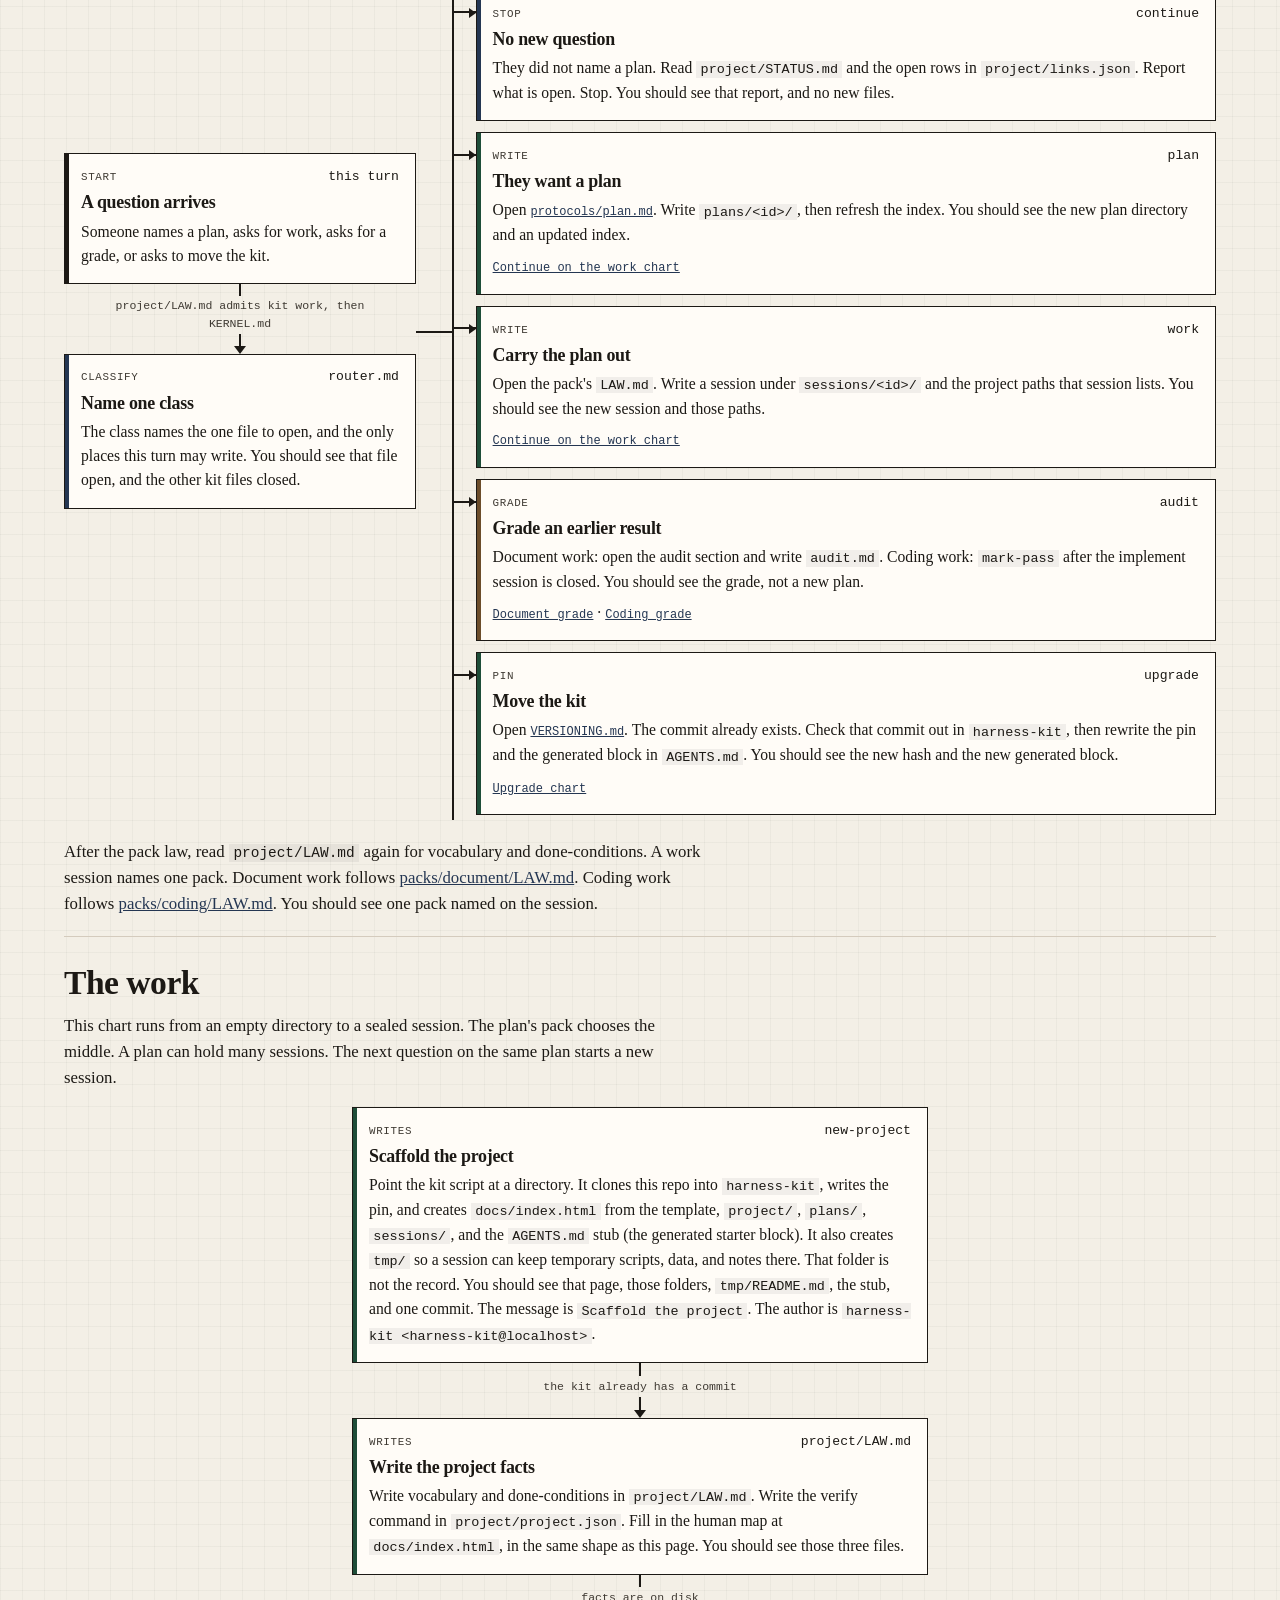
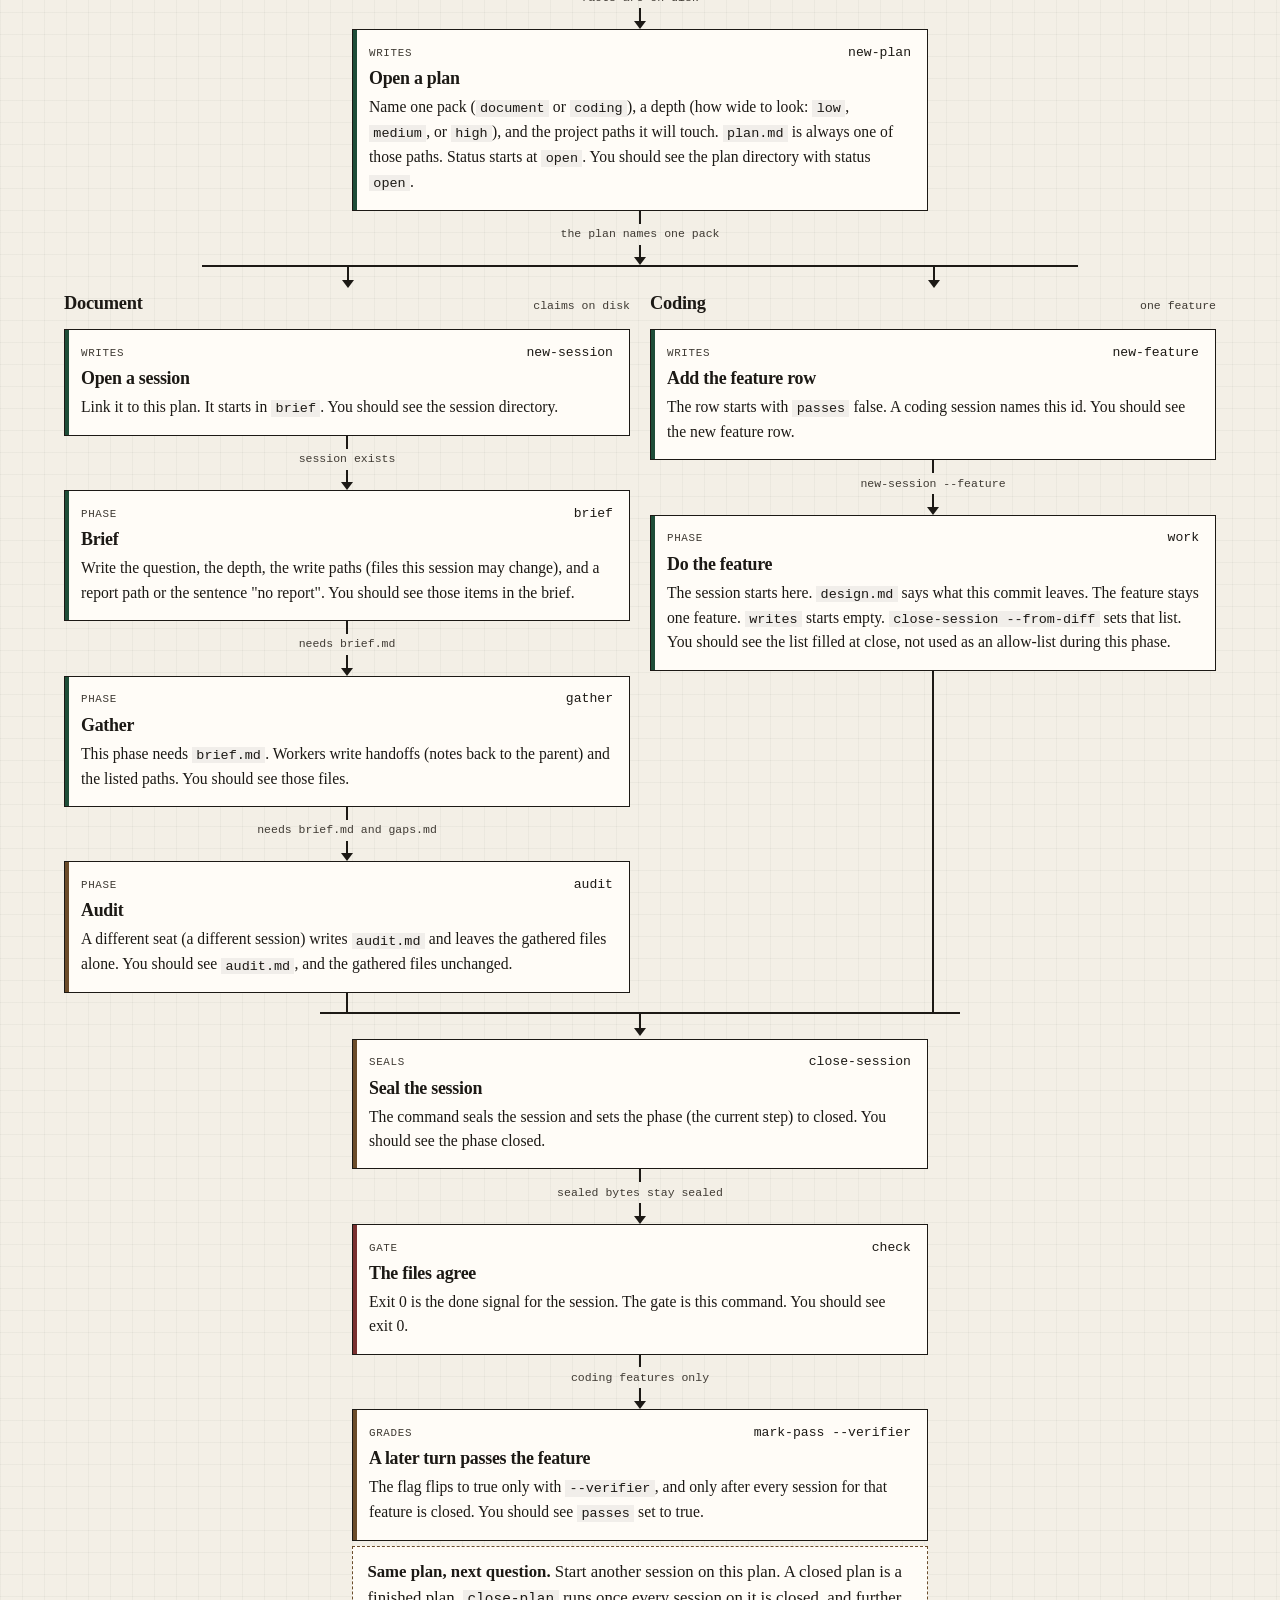
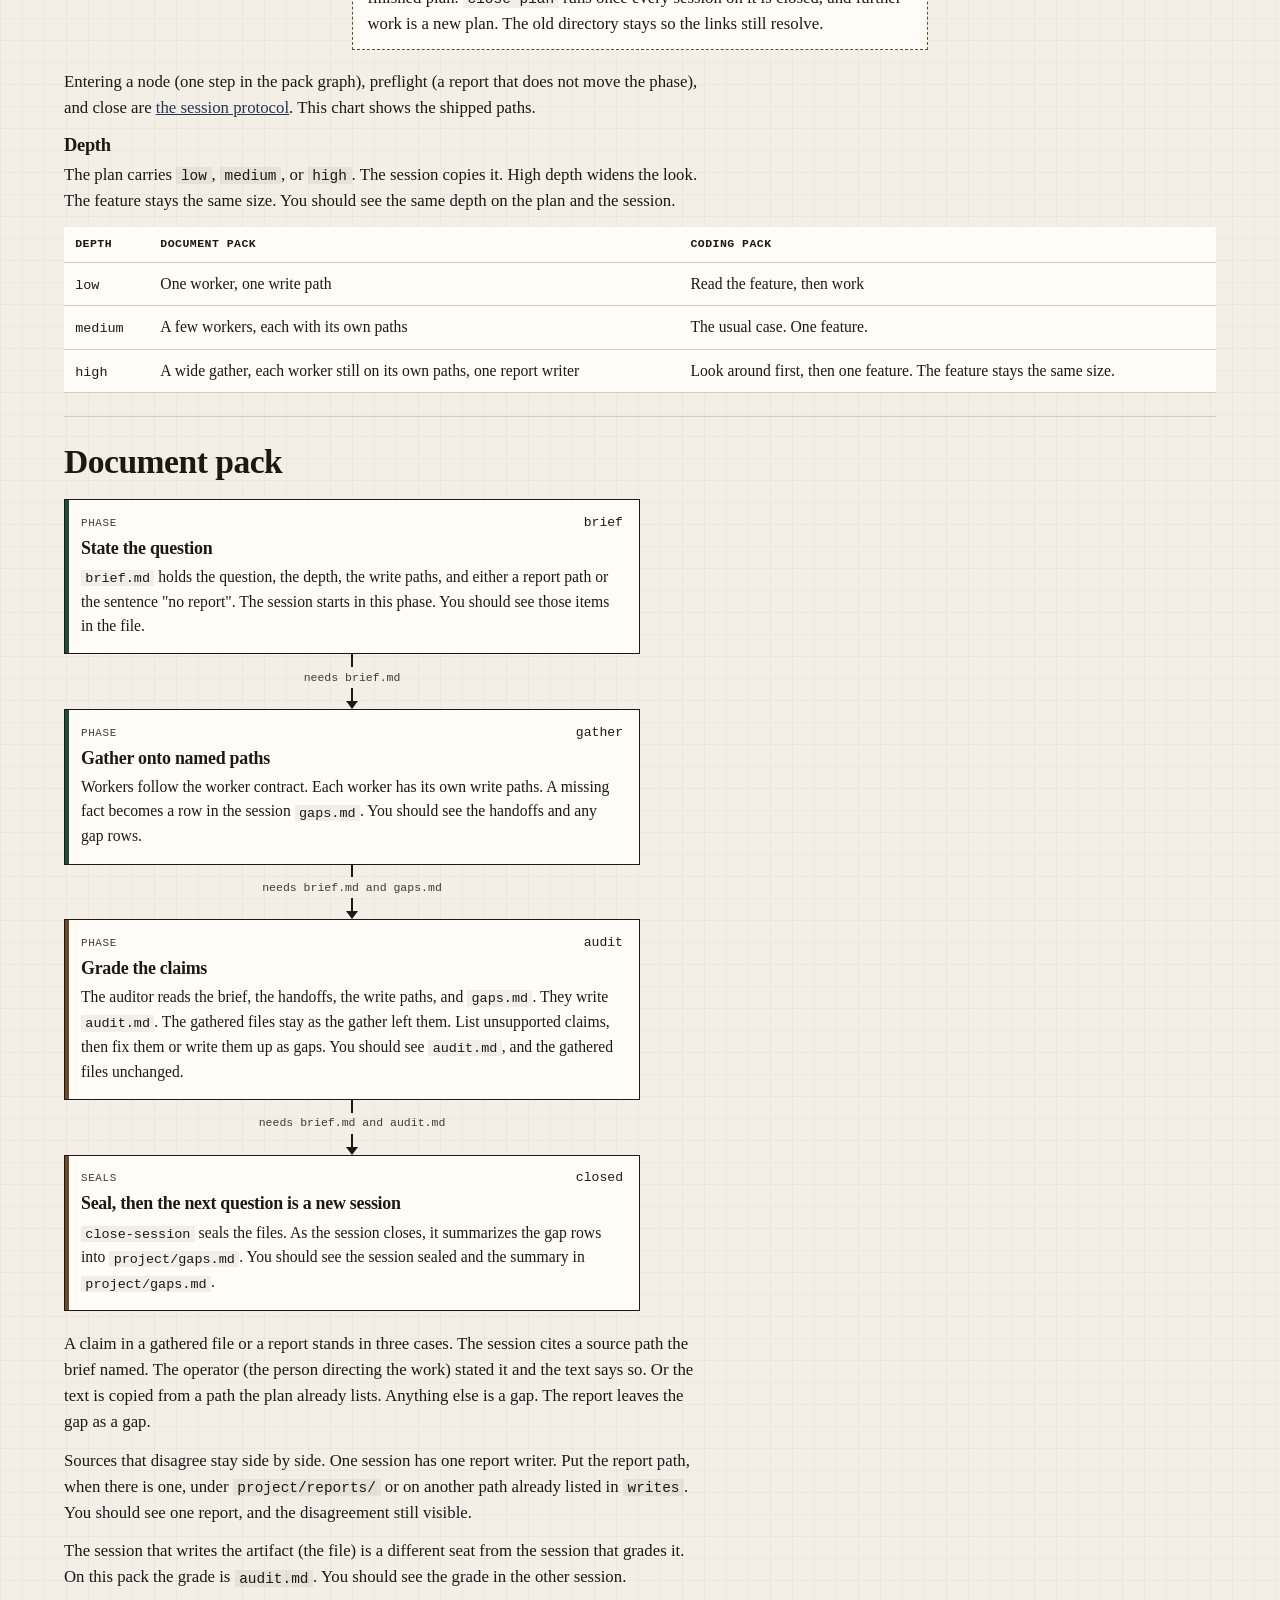
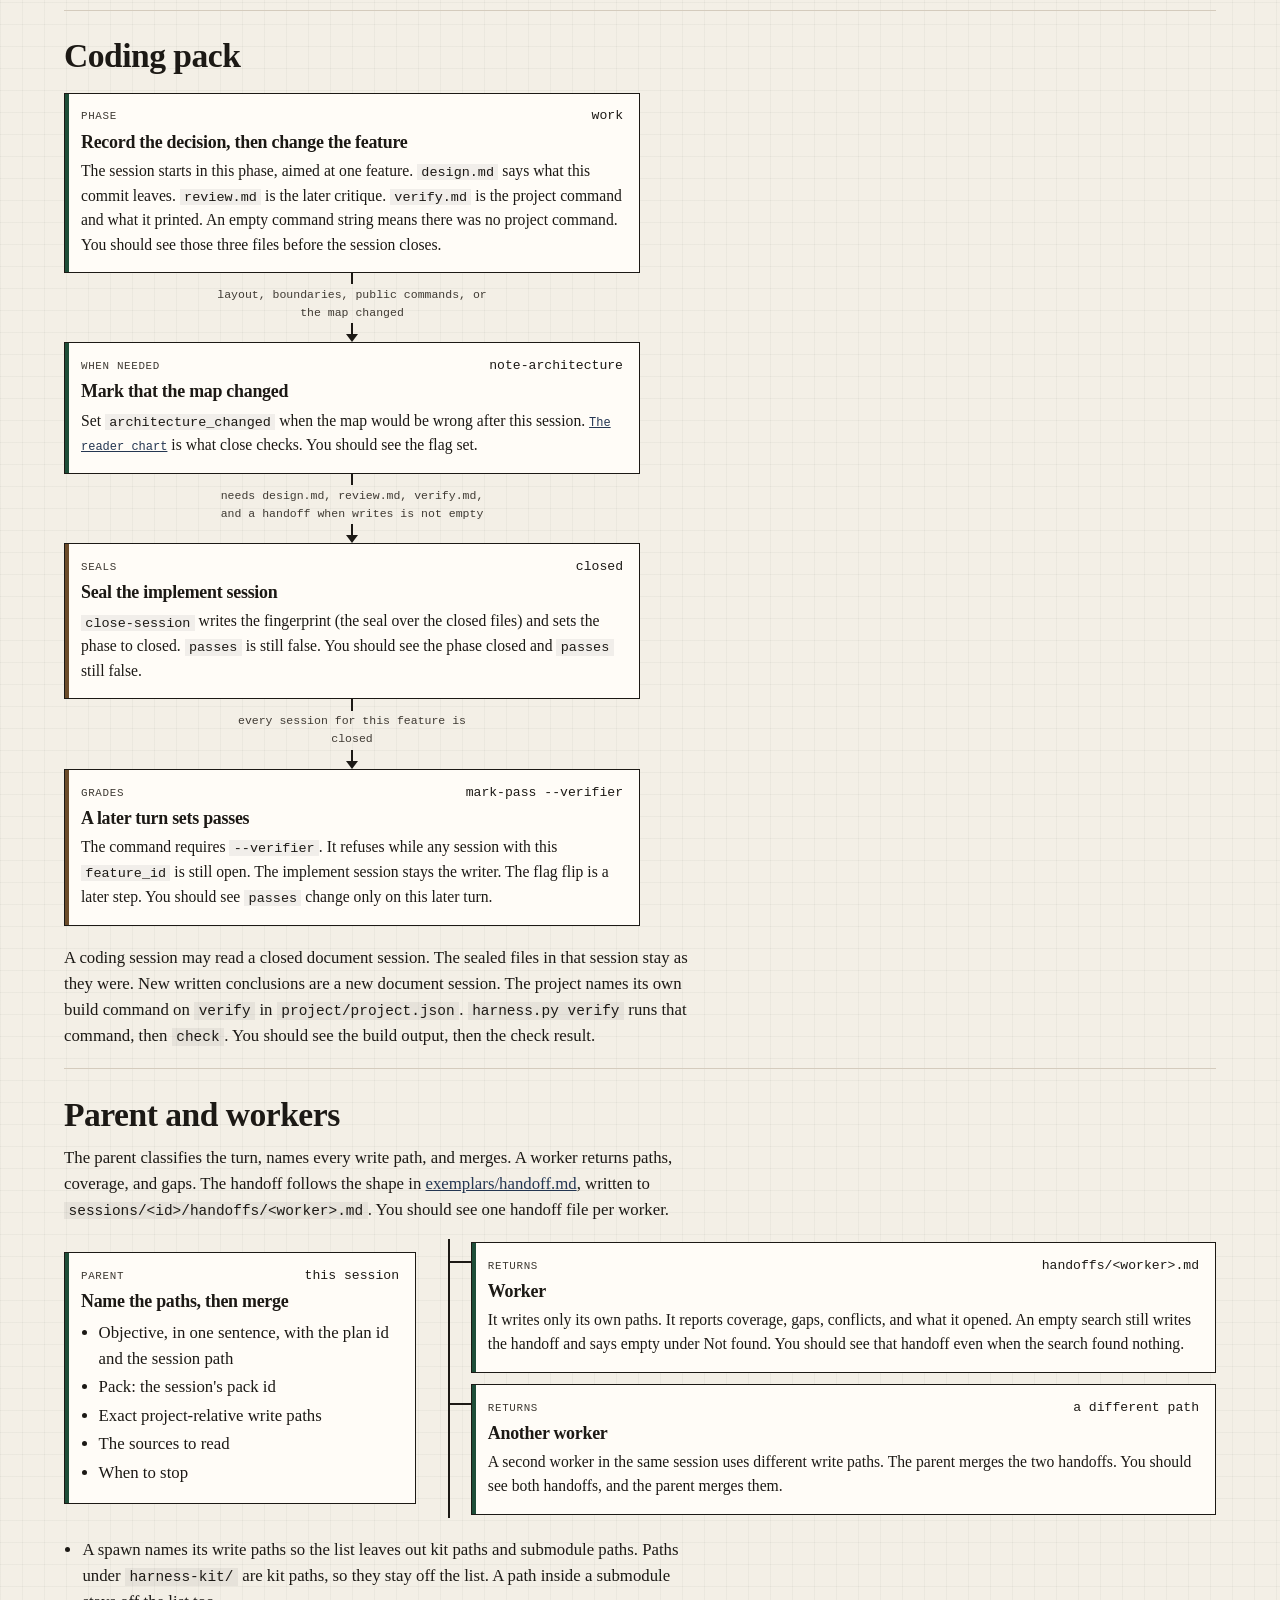
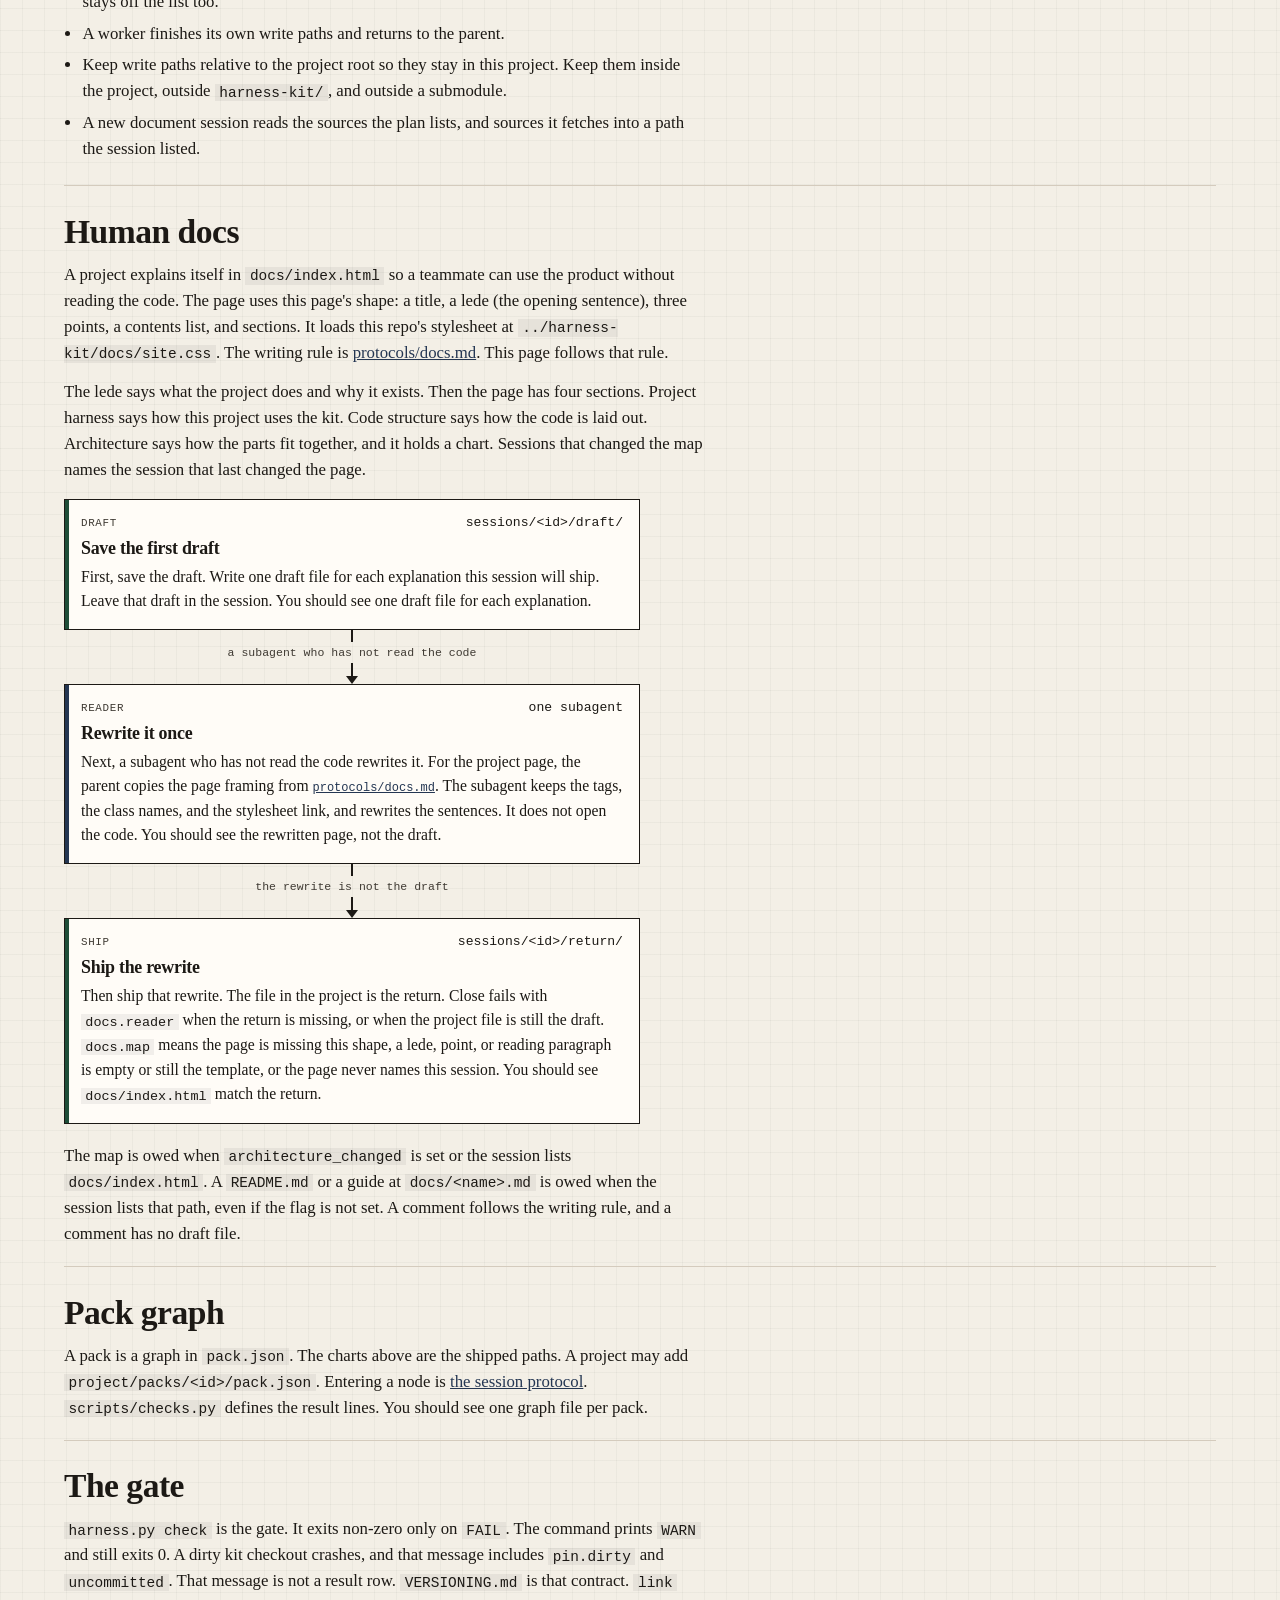
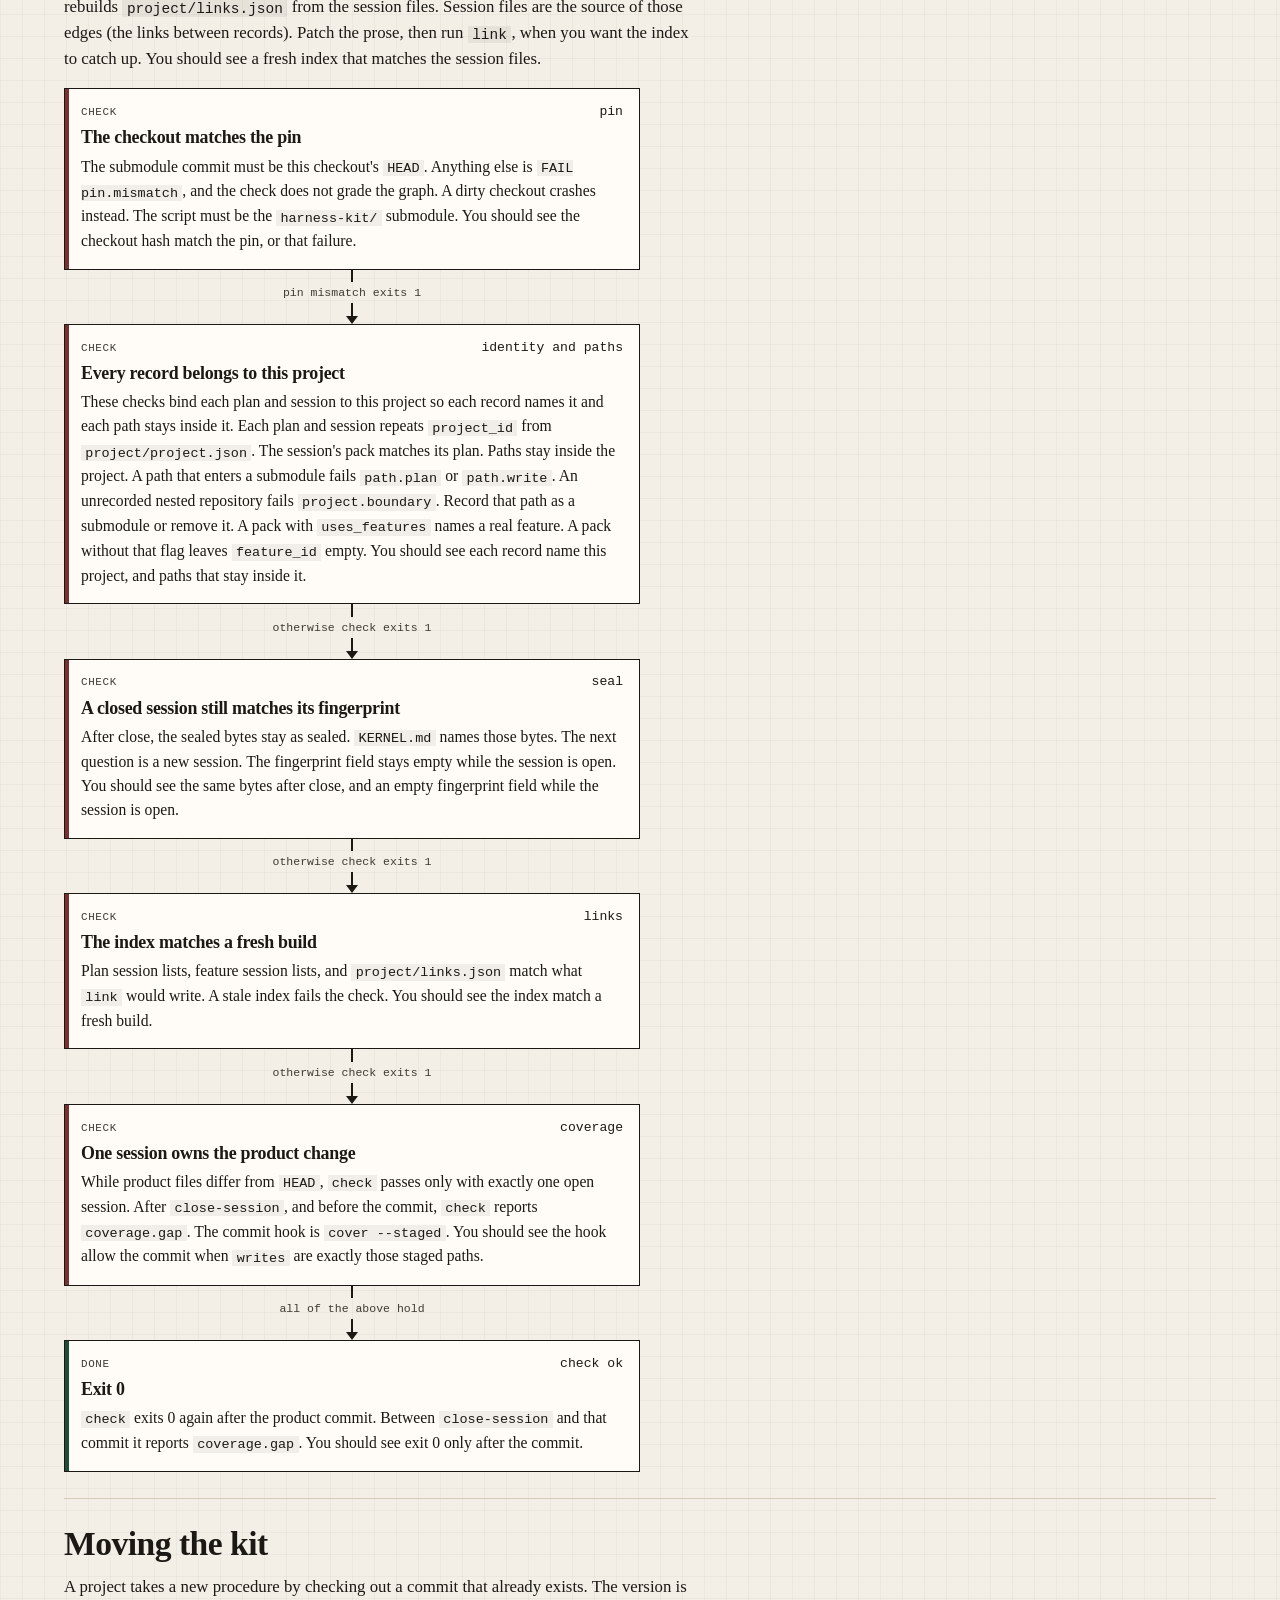
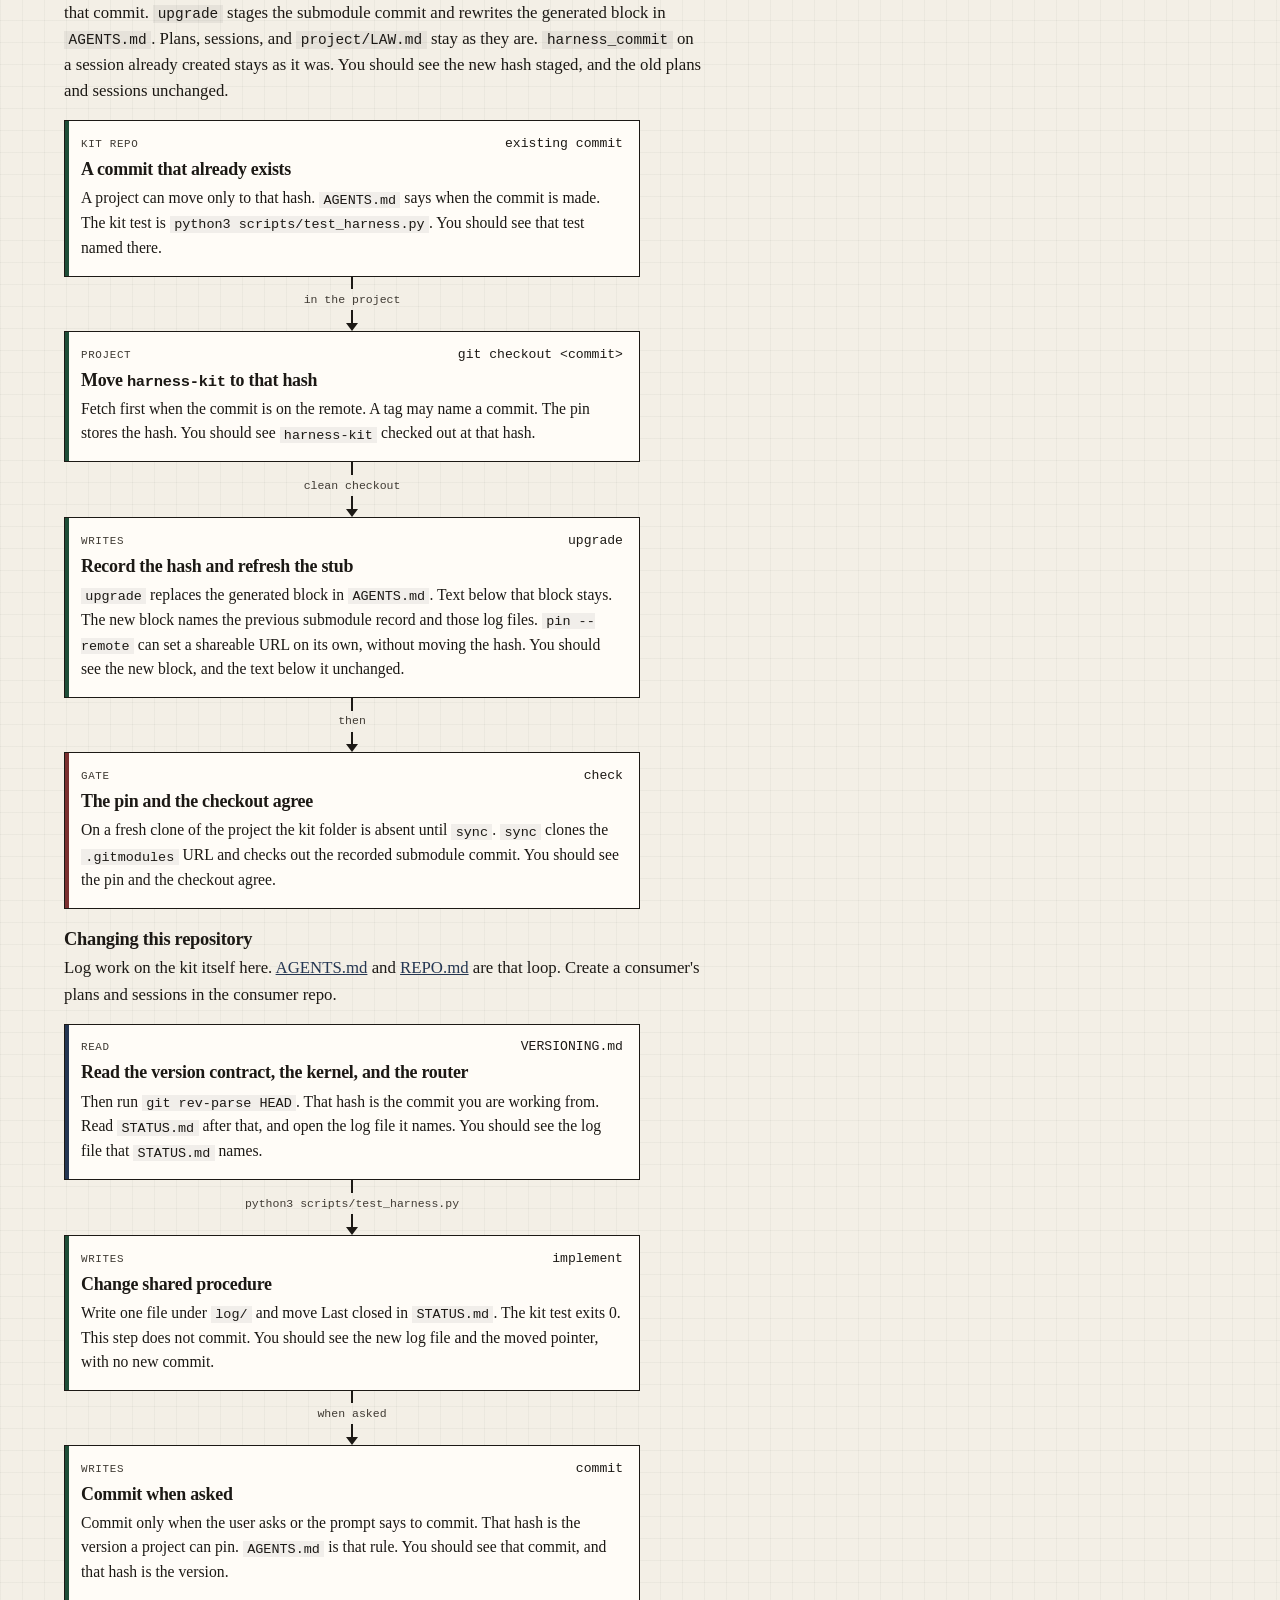
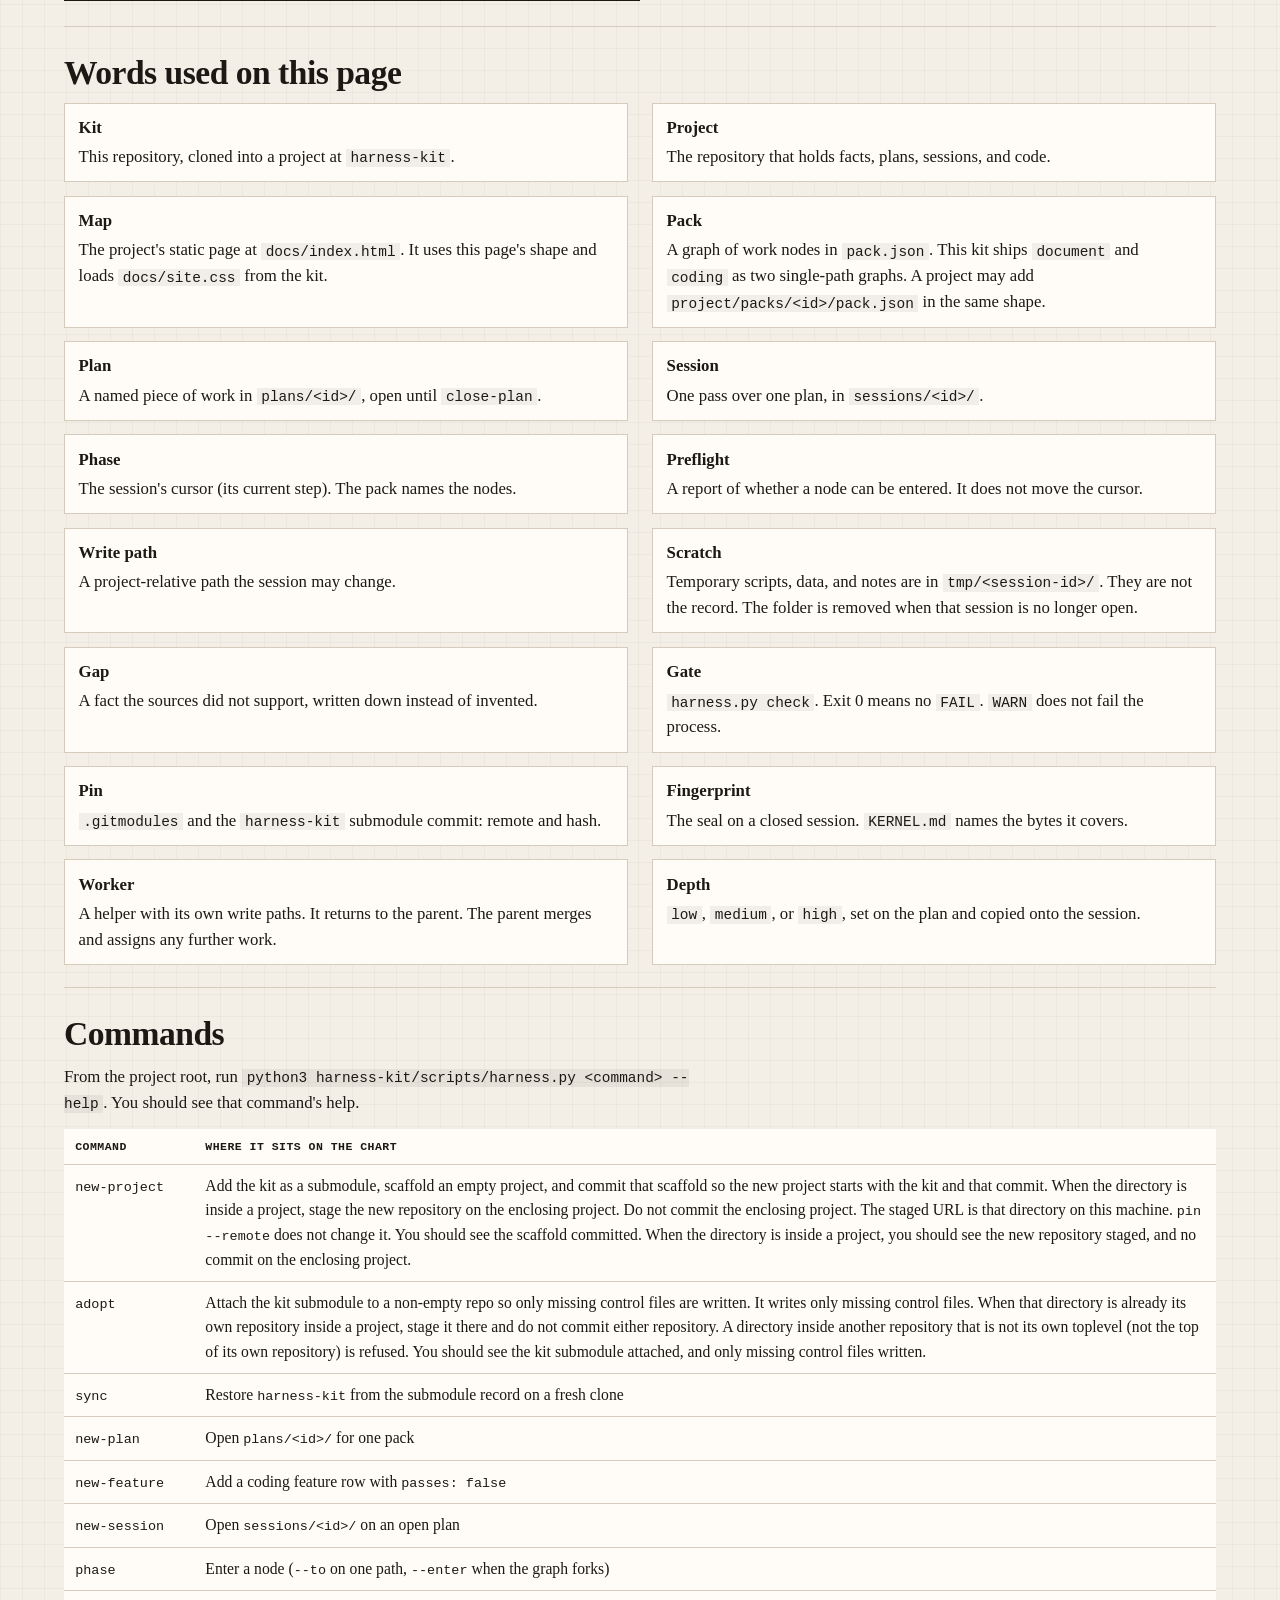
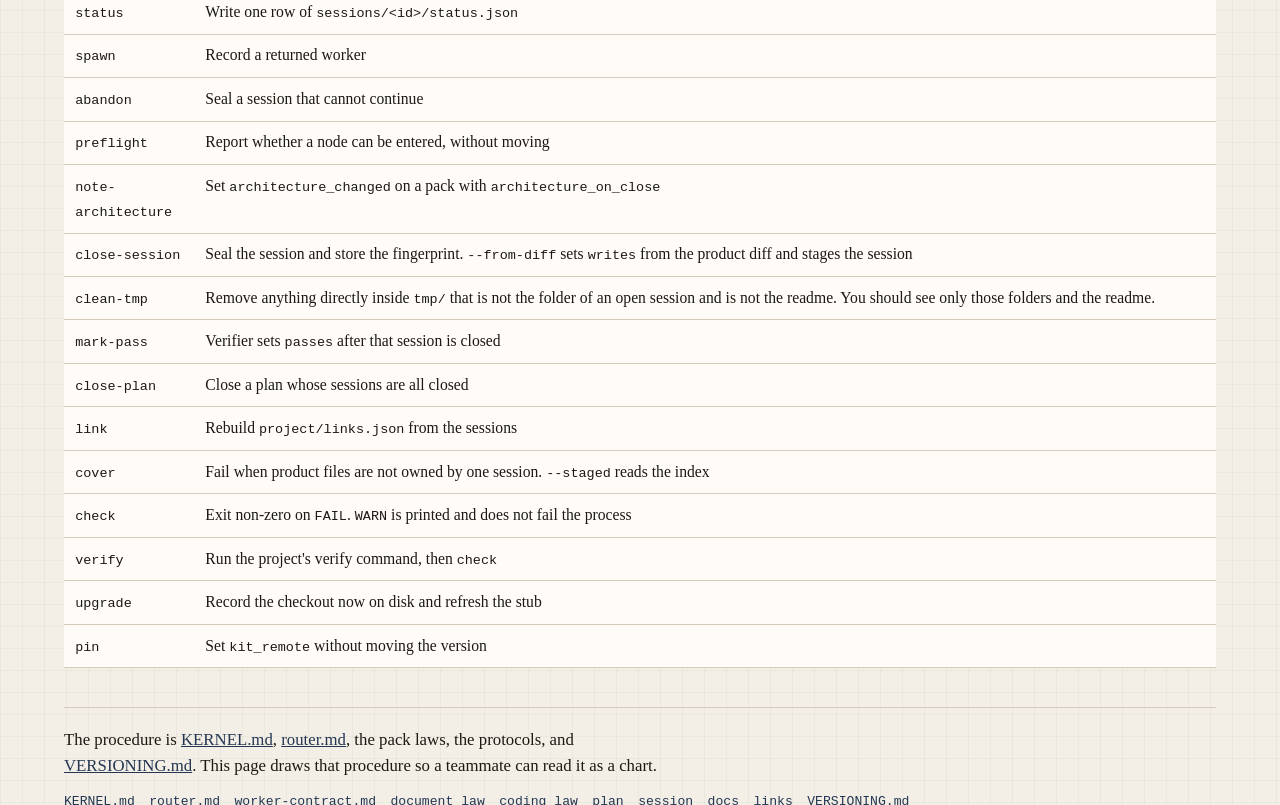
==== commit 148ca4f2: "Own each product commit with one session writes is the exact product files, set by close-session --f" ====
--- a/docs/index.html
+++ b/docs/index.html
@@ -251,31 +251,9 @@
                   <span class="head"></span>
                 </div>
                 <article class="step write">
-                  <header><span class="kind">Phase</span><code>baseline</code></header>
-                  <h3>Baseline</h3>
-                  <p>The session starts here. Run the project's command and record the output before the edit. You should see that output saved, even when the command failed.</p>
-                </article>
-                <div class="join" aria-hidden="true">
-                  <span class="shaft"></span>
-                  <span class="jlabel">needs baseline.md</span>
-                  <span class="shaft"></span>
-                  <span class="head"></span>
-                </div>
-                <article class="step write">
-                  <header><span class="kind">Phase</span><code>implement</code></header>
-                  <h3>Implement</h3>
-                  <p>Change that one feature's write paths. The feature stays one feature. You should see edits only on those paths.</p>
-                </article>
-                <div class="join" aria-hidden="true">
-                  <span class="shaft"></span>
-                  <span class="jlabel">needs baseline.md</span>
-                  <span class="shaft"></span>
-                  <span class="head"></span>
-                </div>
-                <article class="step write">
-                  <header><span class="kind">Phase</span><code>verify</code></header>
-                  <h3>Verify</h3>
-                  <p>Run the same command after the edit. Record it in <code>verify.md</code>, with <code>check</code>. You should see both results in that file.</p>
+                  <header><span class="kind">Phase</span><code>work</code></header>
+                  <h3>Do the feature</h3>
+                  <p>The session starts here. <code>design.md</code> says what this commit leaves. The feature stays one feature. <code>writes</code> starts empty. <code>close-session --from-diff</code> sets that list. You should see the list filled at close, not used as an allow-list during this phase.</p>
                 </article>
               </div>
             </div>
@@ -327,7 +305,7 @@
             <tr><th>Depth</th><th>Document pack</th><th>Coding pack</th></tr>
           </thead>
           <tbody>
-            <tr><td><code>low</code></td><td>One worker, one write path</td><td>Read the feature, then baseline</td></tr>
+            <tr><td><code>low</code></td><td>One worker, one write path</td><td>Read the feature, then work</td></tr>
             <tr><td><code>medium</code></td><td>A few workers, each with its own paths</td><td>The usual case. One feature.</td></tr>
             <tr><td><code>high</code></td><td>A wide gather, each worker still on its own paths, one report writer</td><td>Look around first, then one feature. The feature stays the same size.</td></tr>
           </tbody>
@@ -387,31 +365,9 @@
         <h2>Coding pack</h2>
         <div class="seq chart" role="group" aria-label="Flowchart of coding phases">
           <article class="step write">
-            <header><span class="kind">Phase</span><code>baseline</code></header>
-            <h3>Record the command before the edit</h3>
-            <p>The session starts in this phase, aimed at one feature. Run the command in <code>project.json</code> and save what it printed in <code>baseline.md</code>. A failing run is a fact in that file. The step still happens. You should see the printed output saved, pass or fail.</p>
-          </article>
-          <div class="join" aria-hidden="true">
-            <span class="shaft"></span>
-            <span class="jlabel">needs baseline.md</span>
-            <span class="shaft"></span>
-            <span class="head"></span>
-          </div>
-          <article class="step write">
-            <header><span class="kind">Phase</span><code>implement</code></header>
-            <h3>Change the feature</h3>
-            <p>Edit the write paths for that feature. A second feature is a second session. You should see changes only for this feature.</p>
-          </article>
-          <div class="join" aria-hidden="true">
-            <span class="shaft"></span>
-            <span class="jlabel">needs baseline.md</span>
-            <span class="shaft"></span>
-            <span class="head"></span>
-          </div>
-          <article class="step write">
-            <header><span class="kind">Phase</span><code>verify</code></header>
-            <h3>Record the command after the edit</h3>
-            <p><code>verify.md</code> holds the same command's later output, plus the structural <code>check</code>. An empty command string means <code>check</code> is the only command. You should see that later output in the file.</p>
+            <header><span class="kind">Phase</span><code>work</code></header>
+            <h3>Record the decision, then change the feature</h3>
+            <p>The session starts in this phase, aimed at one feature. <code>design.md</code> says what this commit leaves. <code>review.md</code> is the later critique. <code>verify.md</code> is the project command and what it printed. An empty command string means there was no project command. You should see those three files before the session closes.</p>
           </article>
           <div class="join" aria-hidden="true">
             <span class="shaft"></span>
@@ -426,7 +382,7 @@
           </article>
           <div class="join" aria-hidden="true">
             <span class="shaft"></span>
-            <span class="jlabel">needs baseline.md and verify.md</span>
+            <span class="jlabel">needs design.md, review.md, verify.md, and a handoff when writes is not empty</span>
             <span class="shaft"></span>
             <span class="head"></span>
           </div>
@@ -470,7 +426,7 @@
               <article class="step write">
                 <header><span class="kind">Returns</span><code>handoffs/&lt;worker&gt;.md</code></header>
                 <h3>Worker</h3>
-                <p>It writes only its own paths. It reports coverage, gaps, conflicts, and what it opened. An empty search still writes the handoff, says empty, and adds a gap. You should see that handoff even when the search found nothing.</p>
+                <p>It writes only its own paths. It reports coverage, gaps, conflicts, and what it opened. An empty search still writes the handoff and says empty under Not found. You should see that handoff even when the search found nothing.</p>
               </article>
             </li>
             <li>
@@ -581,8 +537,8 @@
           </div>
           <article class="step gate">
             <header><span class="kind">Check</span><code>coverage</code></header>
-            <h3>One open plan lists the product change</h3>
-            <p>A commit that changes a product file is refused unless an open plan lists that file. <code>check</code> reports <code>coverage.gap</code>. You should see that failure until the plan lists the file.</p>
+            <h3>One session owns the product change</h3>
+            <p>While product files differ from <code>HEAD</code>, <code>check</code> passes only with exactly one open session. After <code>close-session</code>, and before the commit, <code>check</code> reports <code>coverage.gap</code>. The commit hook is <code>cover --staged</code>. You should see the hook allow the commit when <code>writes</code> are exactly those staged paths.</p>
           </article>
           <div class="join" aria-hidden="true">
             <span class="shaft"></span>
@@ -593,7 +549,7 @@
           <article class="step write">
             <header><span class="kind">Done</span><code>check ok</code></header>
             <h3>Exit 0</h3>
-            <p>The session is done when this exits 0 after <code>close-session</code>. You should see exit 0.</p>
+            <p><code>check</code> exits 0 again after the product commit. Between <code>close-session</code> and that commit it reports <code>coverage.gap</code>. You should see exit 0 only after the commit.</p>
           </article>
         </div>
       </section>
@@ -764,12 +720,12 @@
             <tr><td><code>abandon</code></td><td>Seal a session that cannot continue</td></tr>
             <tr><td><code>preflight</code></td><td>Report whether a node can be entered, without moving</td></tr>
             <tr><td><code>note-architecture</code></td><td>Set <code>architecture_changed</code> on a pack with <code>architecture_on_close</code></td></tr>
-            <tr><td><code>close-session</code></td><td>Seal the session and store the fingerprint</td></tr>
+            <tr><td><code>close-session</code></td><td>Seal the session and store the fingerprint. <code>--from-diff</code> sets <code>writes</code> from the product diff and stages the session</td></tr>
             <tr><td><code>clean-tmp</code></td><td>Remove anything directly inside <code>tmp/</code> that is not the folder of an open session and is not the readme. You should see only those folders and the readme.</td></tr>
             <tr><td><code>mark-pass</code></td><td>Verifier sets <code>passes</code> after that session is closed</td></tr>
             <tr><td><code>close-plan</code></td><td>Close a plan whose sessions are all closed</td></tr>
             <tr><td><code>link</code></td><td>Rebuild <code>project/links.json</code> from the sessions</td></tr>
-            <tr><td><code>cover</code></td><td>Fail when a product change is outside one open plan. <code>--staged</code> reads the index</td></tr>
+            <tr><td><code>cover</code></td><td>Fail when product files are not owned by one session. <code>--staged</code> reads the index</td></tr>
             <tr><td><code>check</code></td><td>Exit non-zero on <code>FAIL</code>. <code>WARN</code> is printed and does not fail the process</td></tr>
             <tr><td><code>verify</code></td><td>Run the project's verify command, then <code>check</code></td></tr>
             <tr><td><code>upgrade</code></td><td>Record the checkout now on disk and refresh the stub</td></tr>
